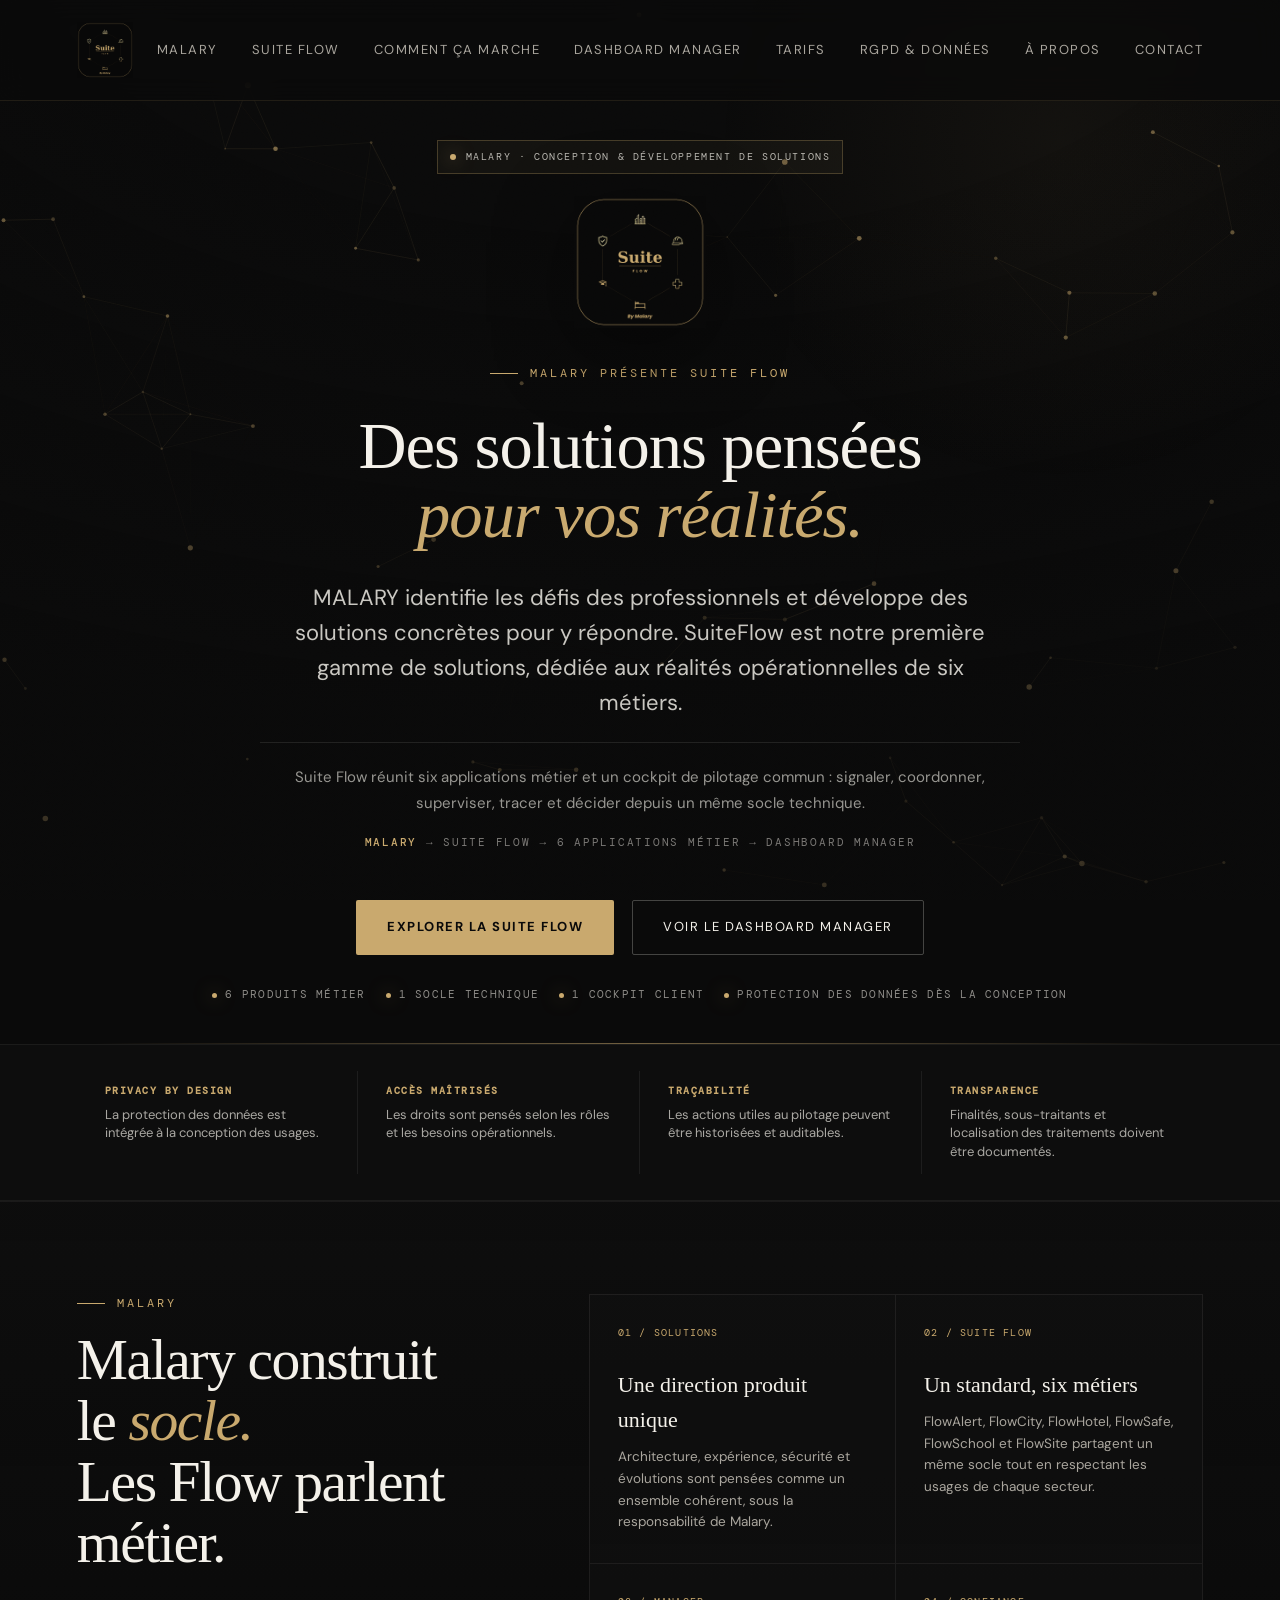
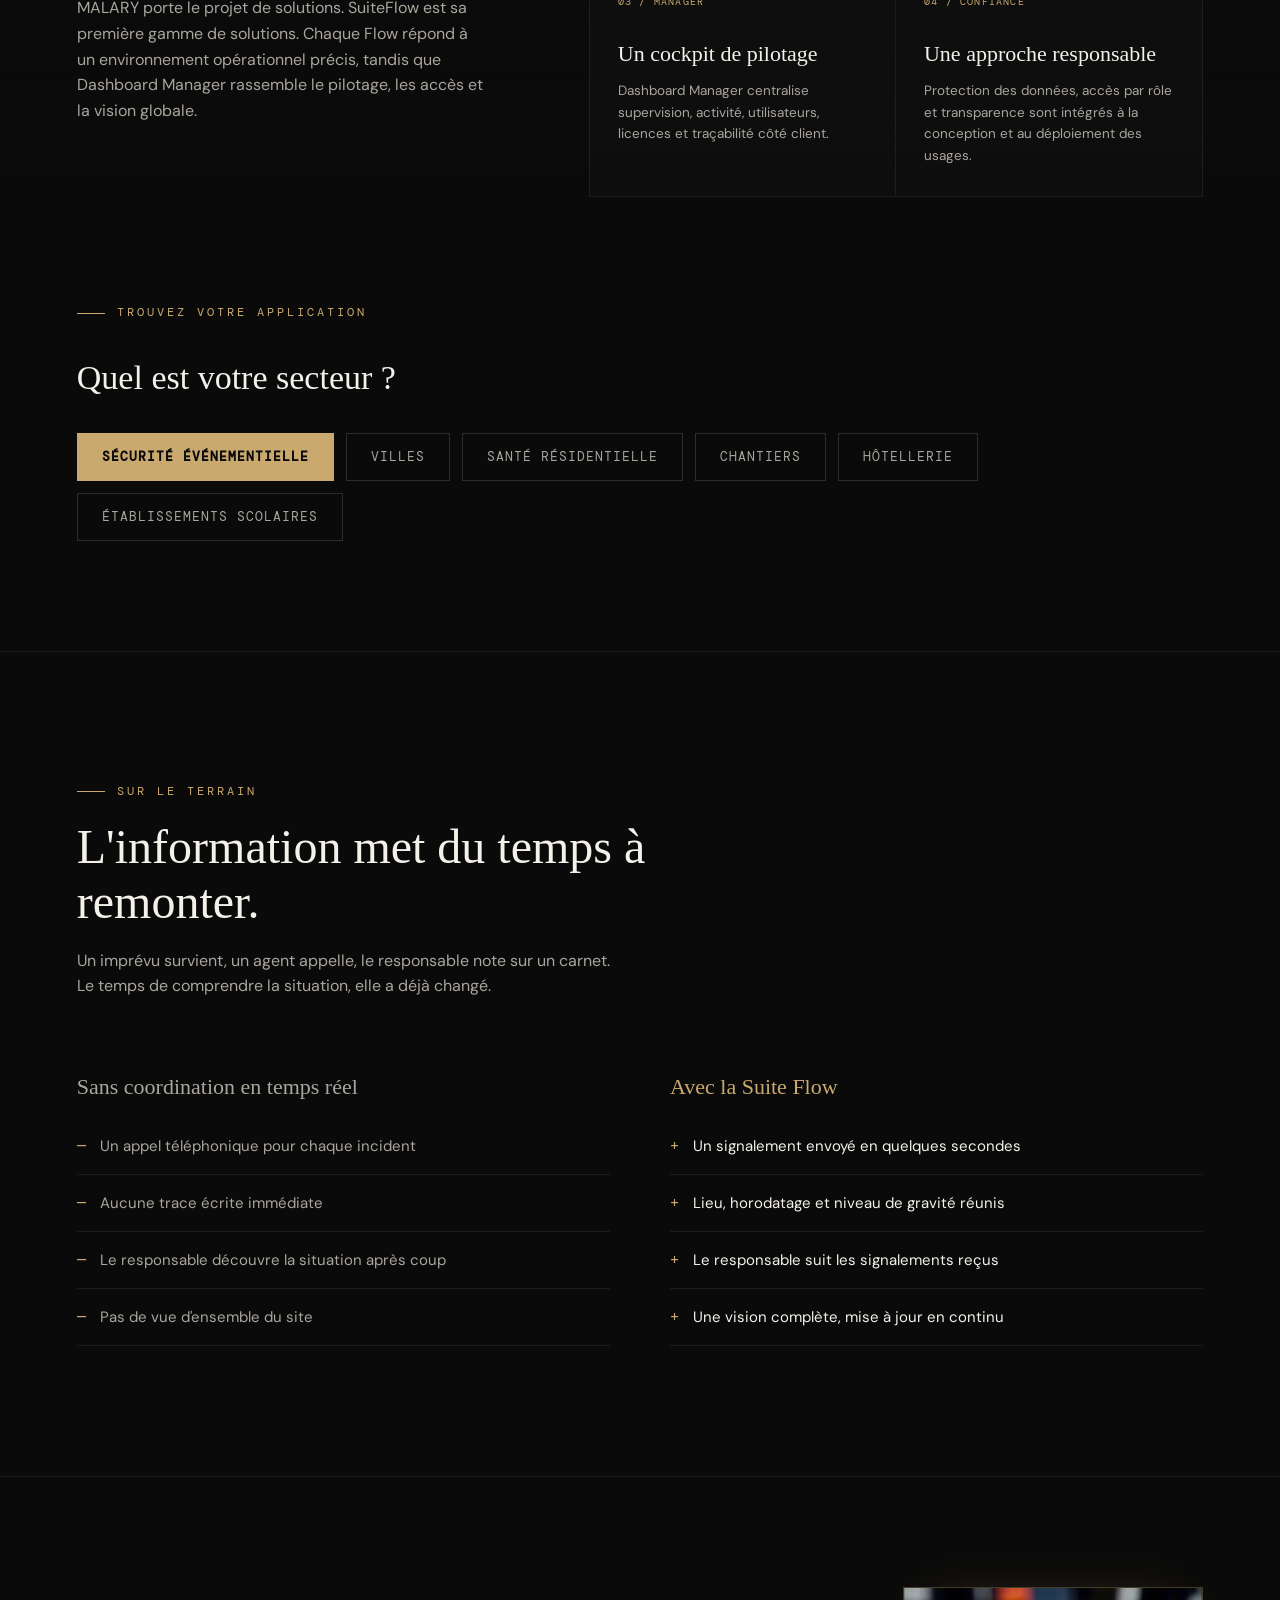
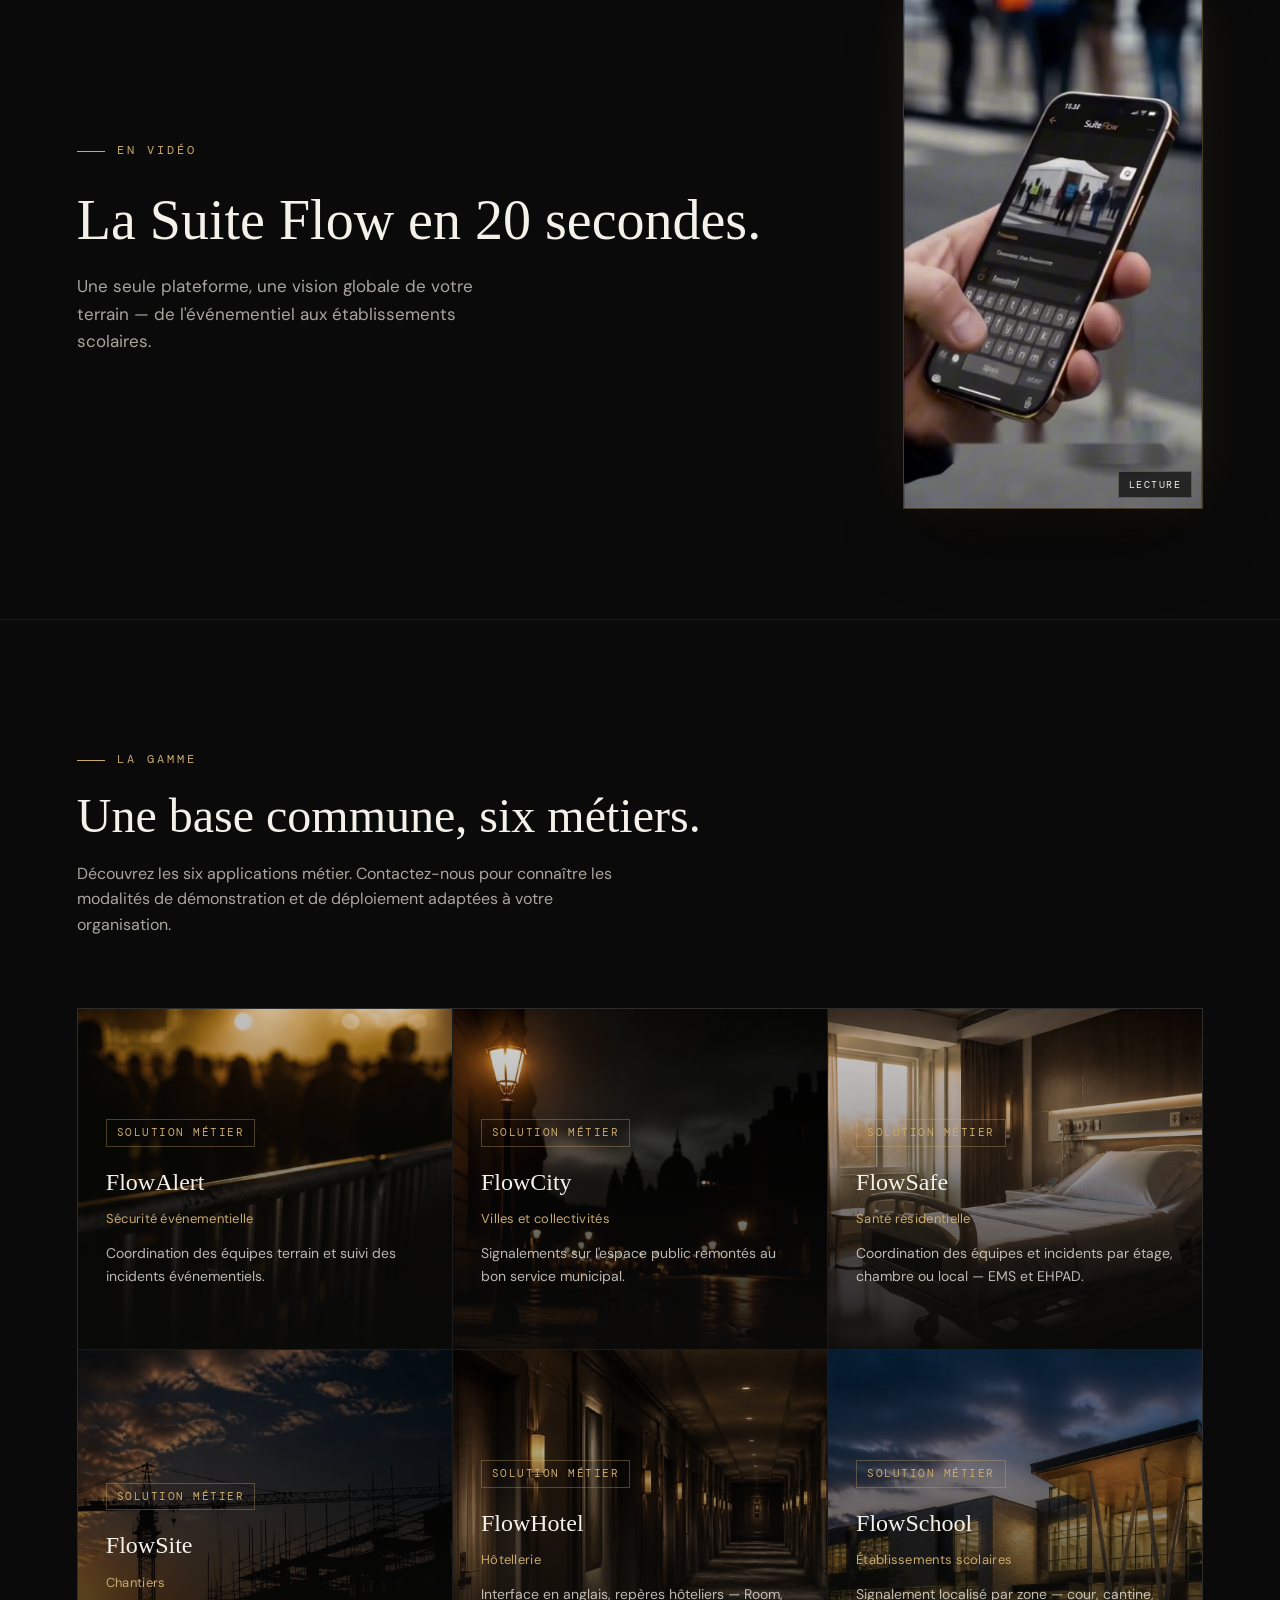
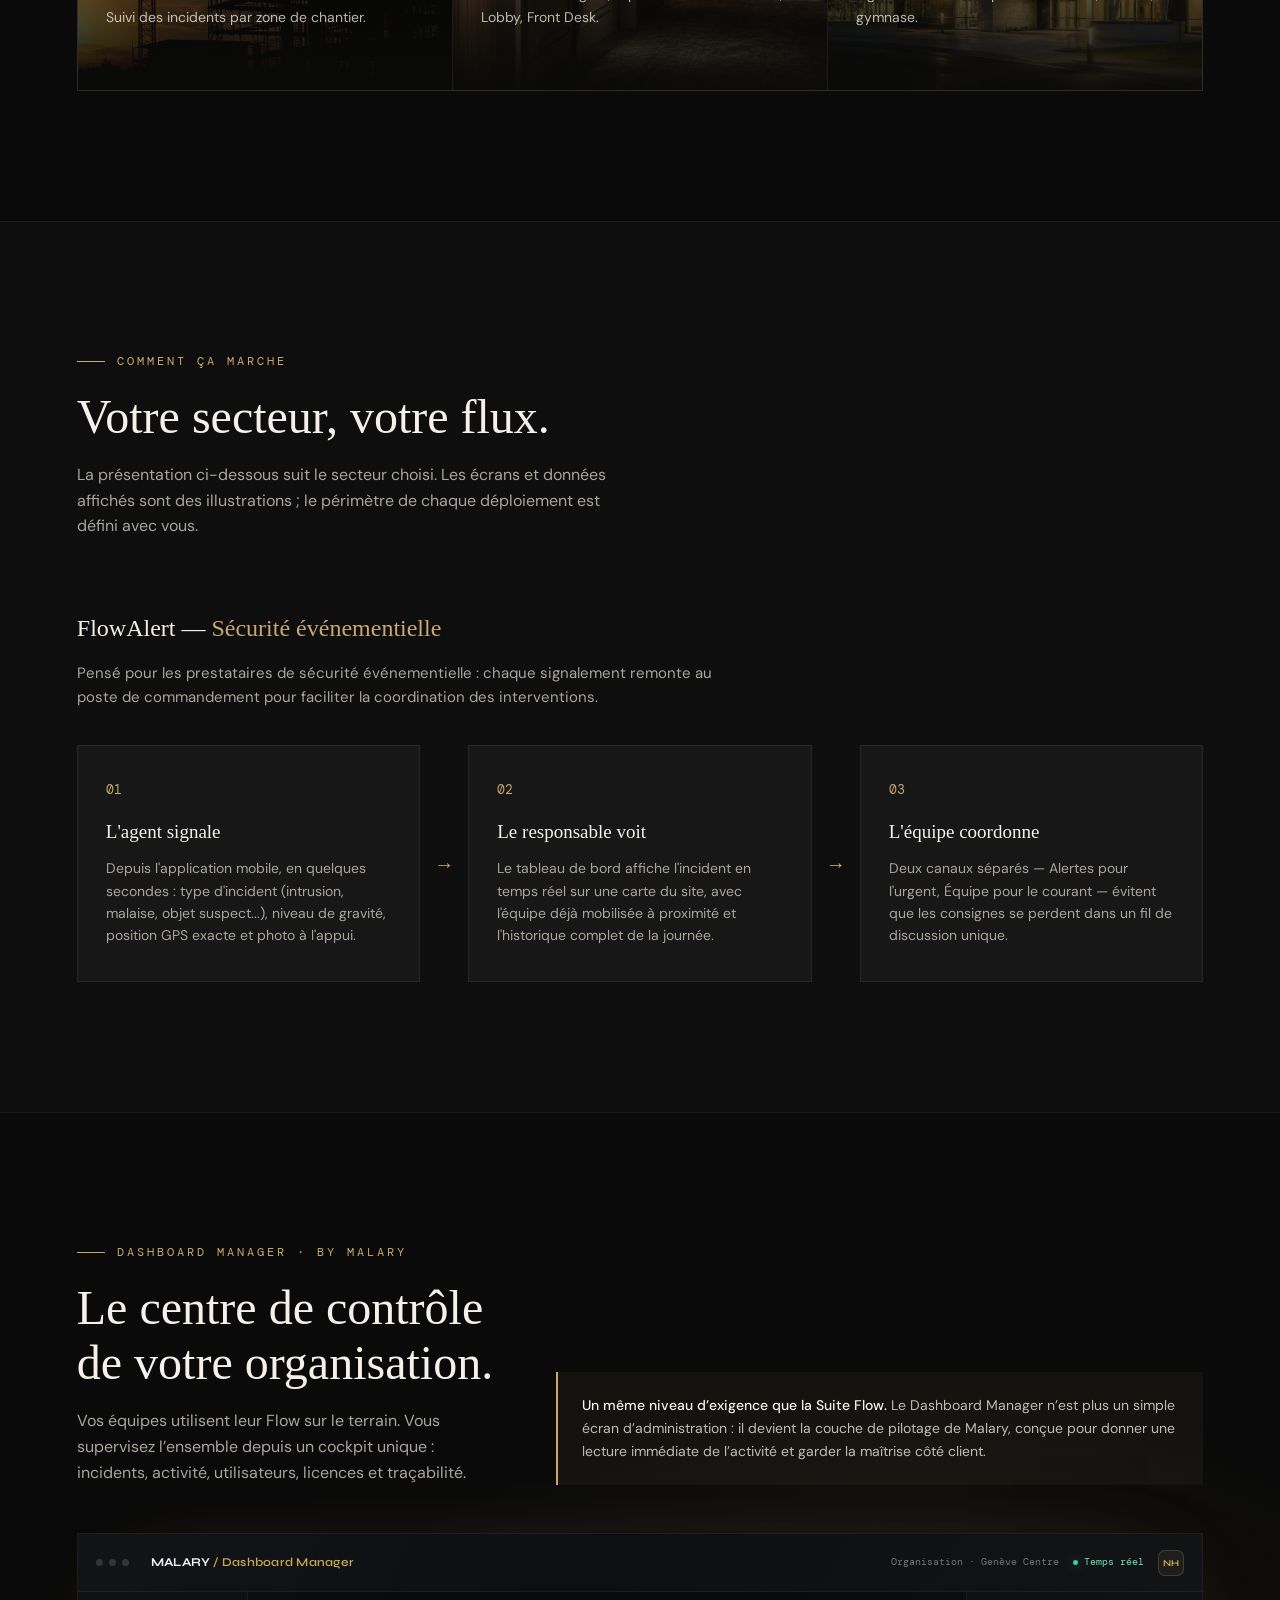
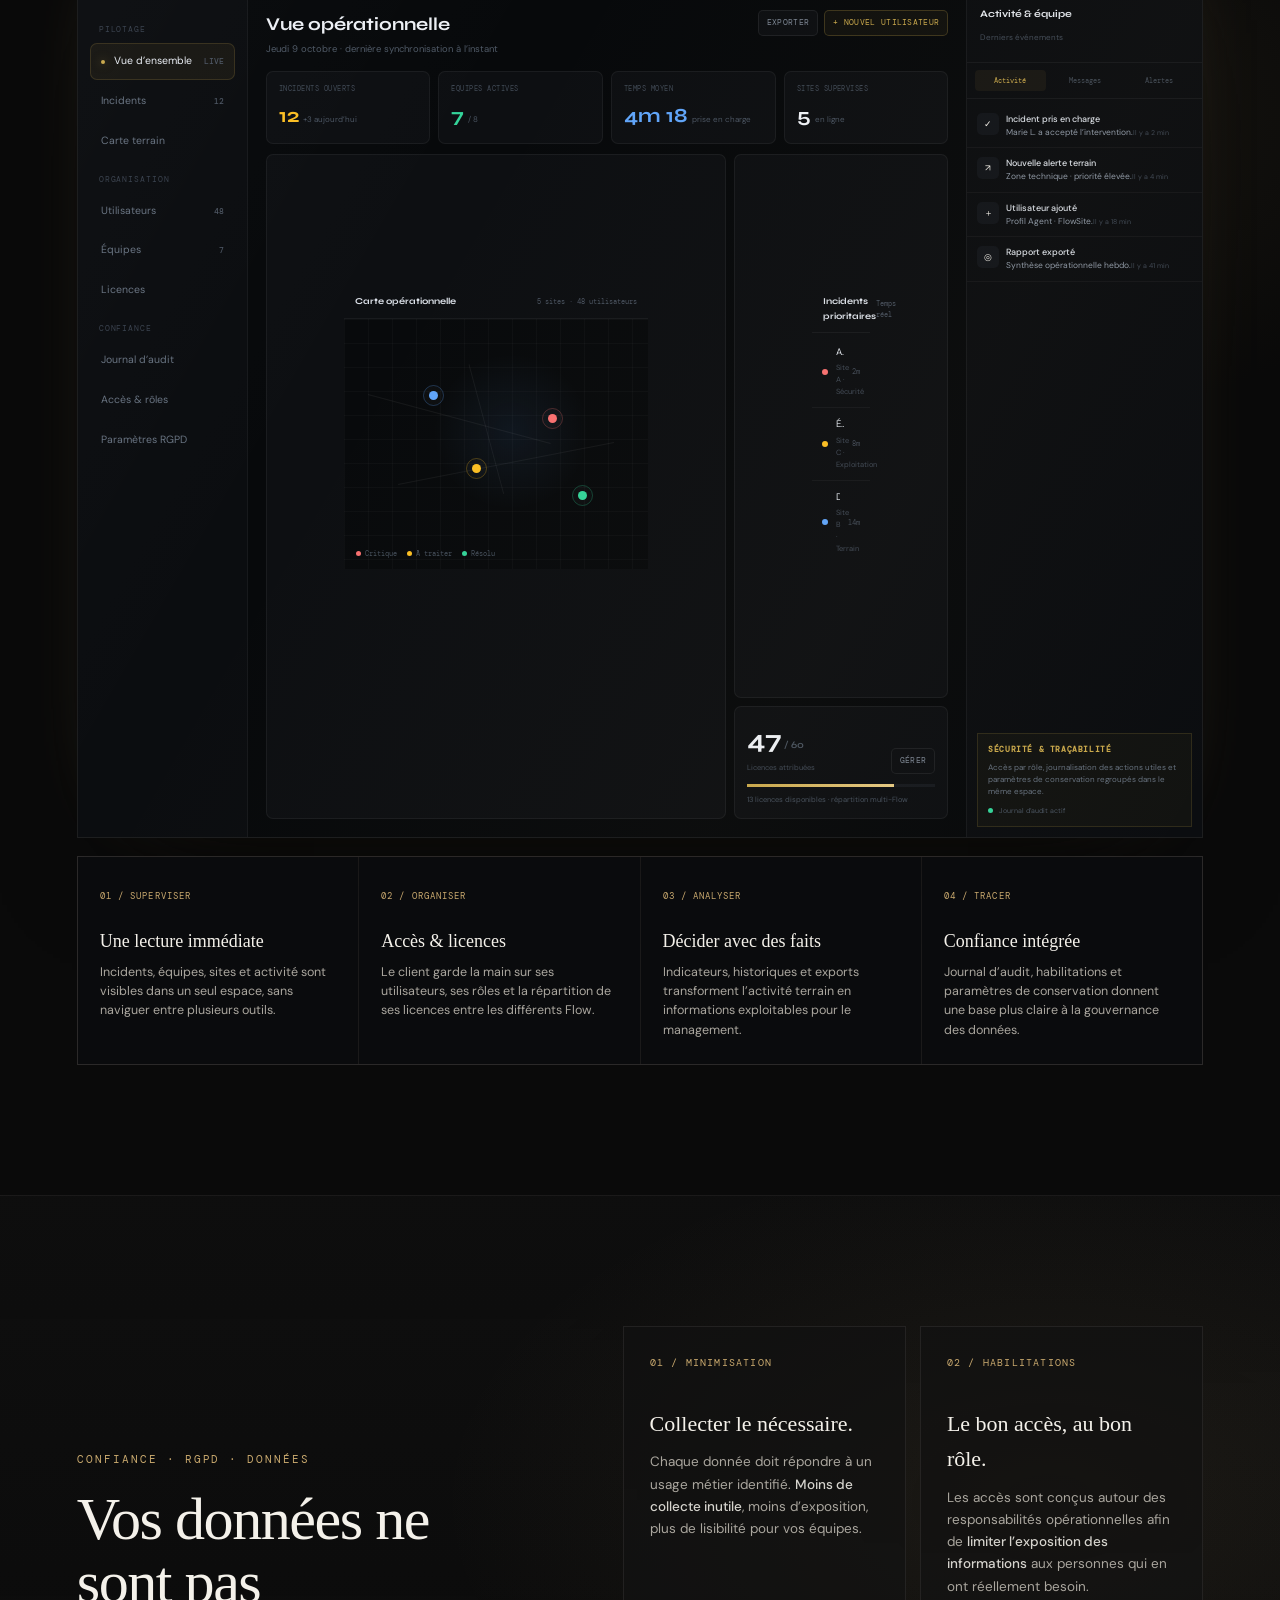
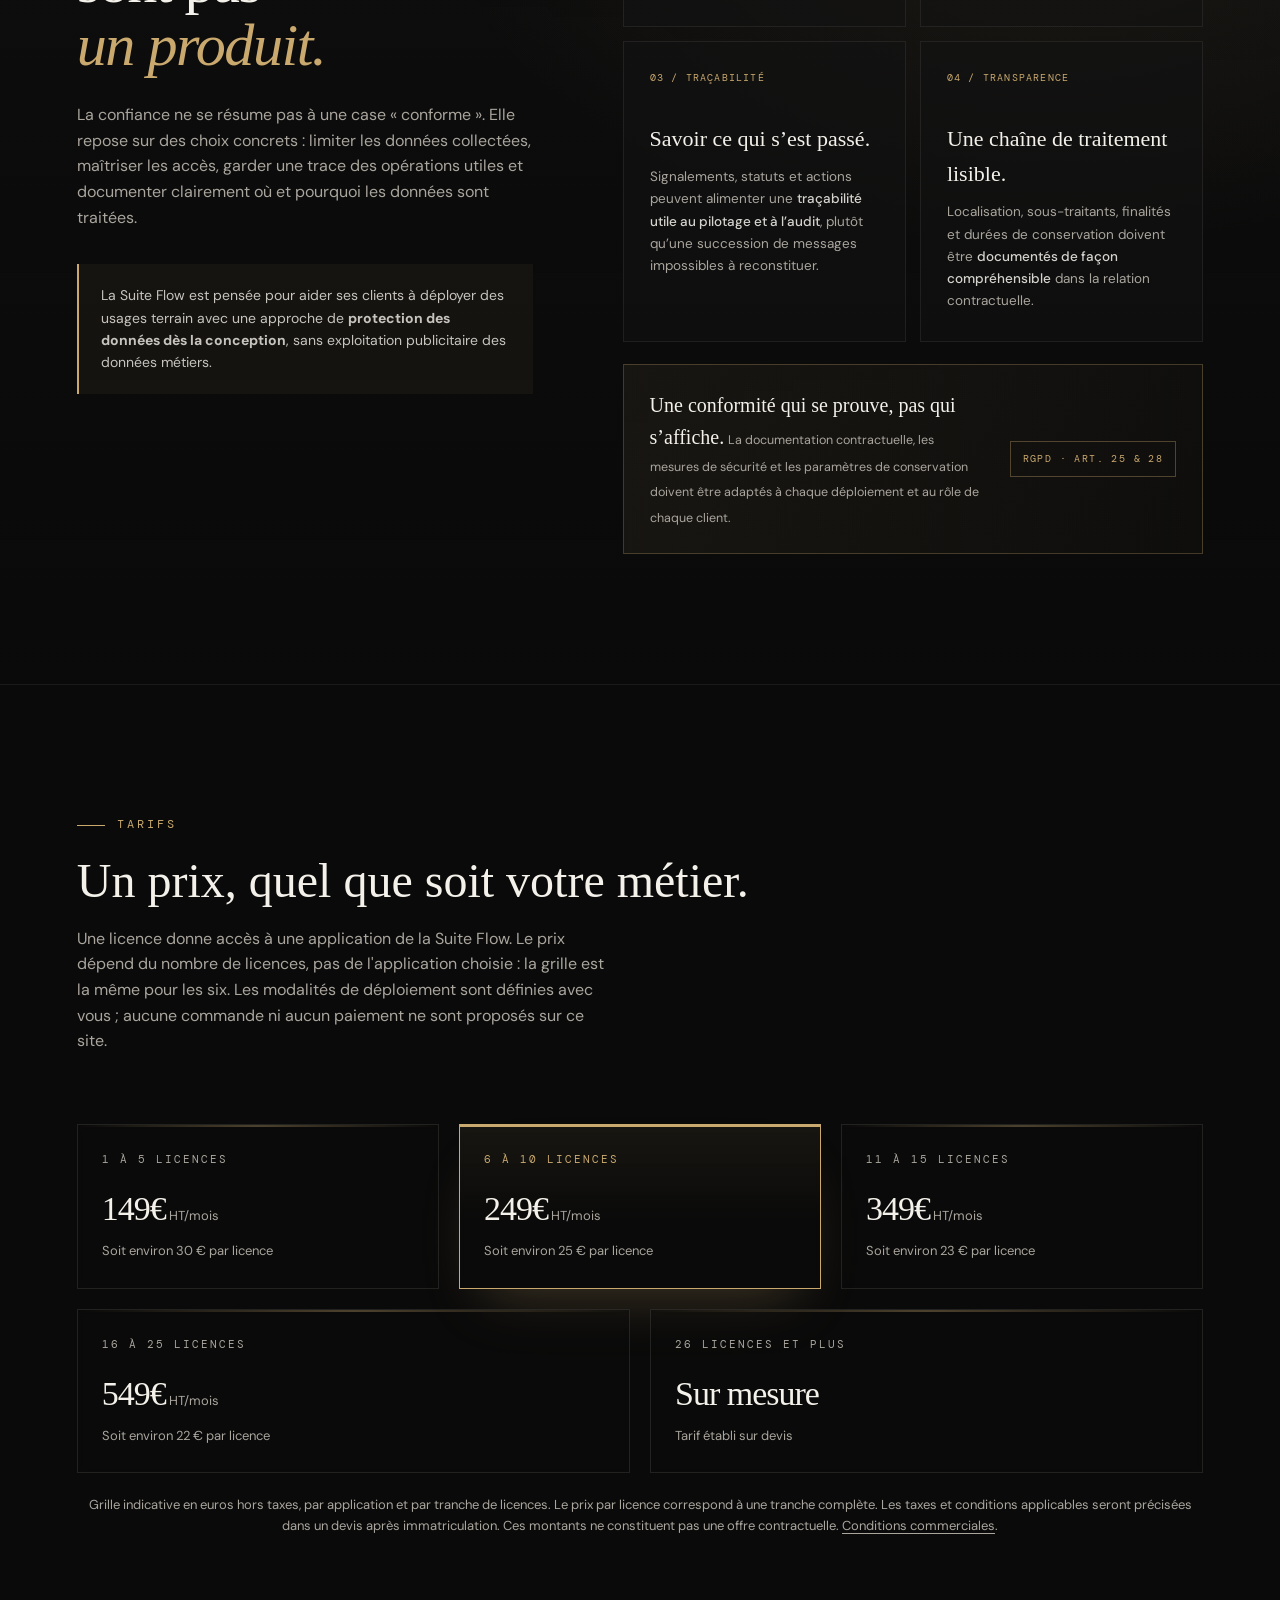
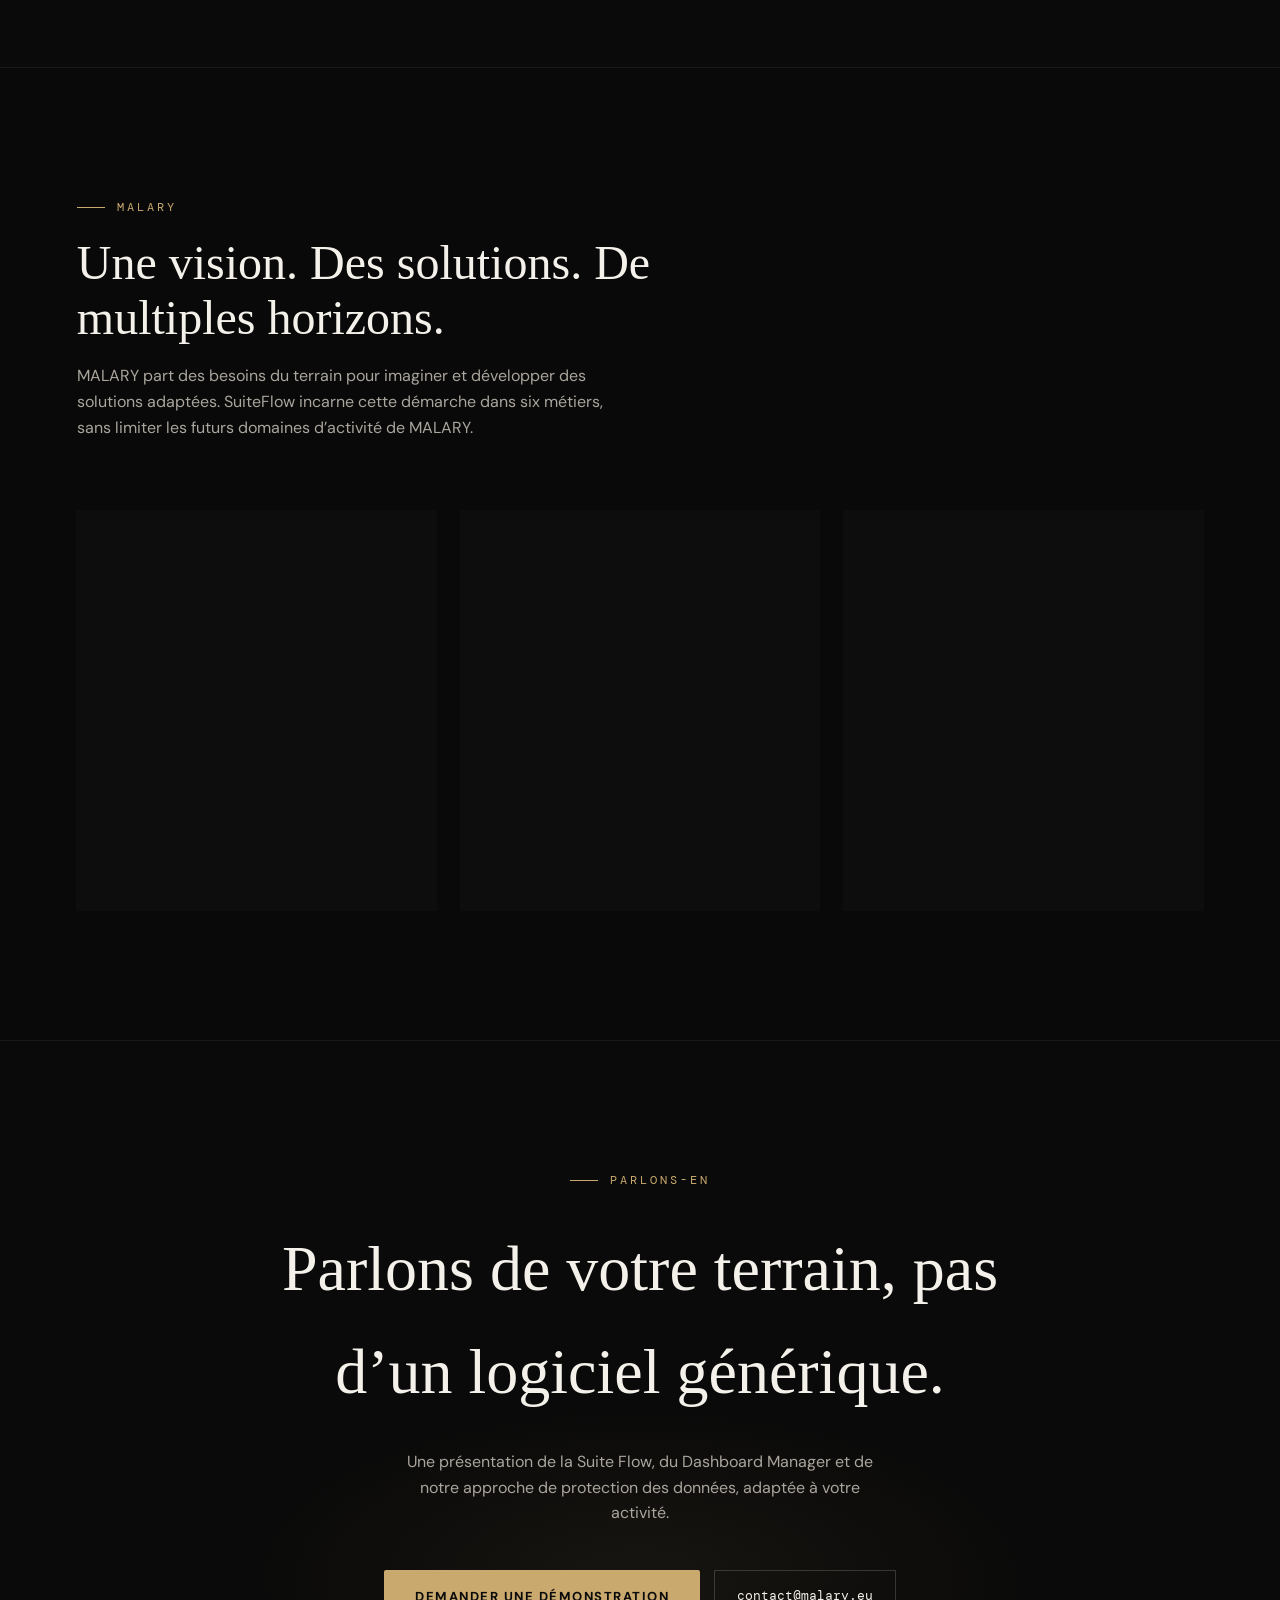
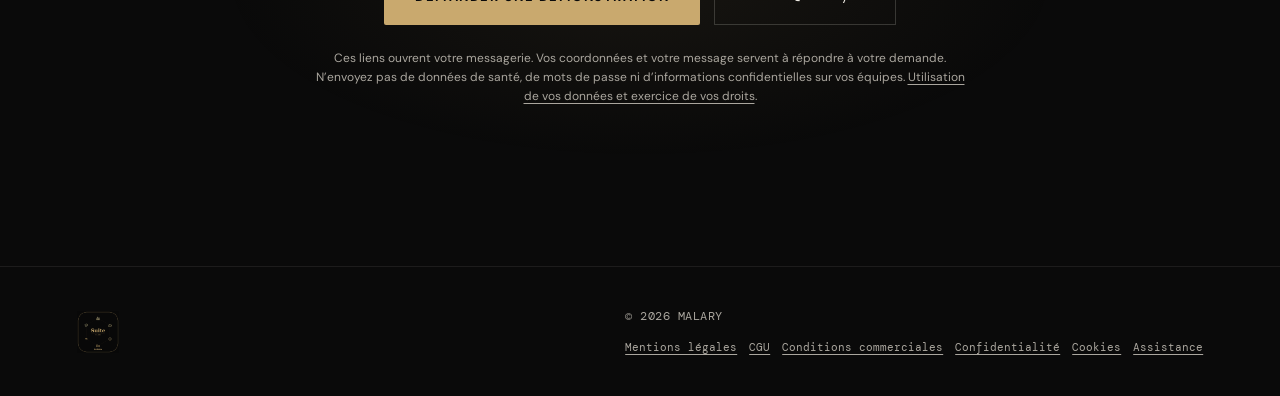
==== index.html @ c3e79f3f "Prepare public website legal documents, privacy and responsive fixes" ====
<!DOCTYPE html>
<html lang="fr">
<head>
<meta charset="UTF-8">
<meta name="viewport" content="width=device-width, initial-scale=1.0">
<title>Malary — Conception et développement de solutions</title>
<link rel="canonical" href="https://malary.eu/">
<meta name="theme-color" content="#0A0A0A">
<meta property="og:type" content="website">
<meta property="og:locale" content="fr_FR">
<meta property="og:title" content="MALARY — Des solutions pensées pour vos réalités">
<meta property="og:description" content="Découvrez Suite Flow : six applications métier pour signaler, coordonner et piloter votre activité terrain.">
<meta property="og:url" content="https://malary.eu/">
<meta property="og:image" content="https://malary.eu/assets/image-01.png">
<meta name="referrer" content="strict-origin-when-cross-origin">
<meta name="description" content="MALARY identifie les défis des professionnels et développe des solutions concrètes pour y répondre. SuiteFlow est notre première gamme de solutions, dédiée aux réalités opérationnelles de six métiers.">
<link rel="stylesheet" href="assets/fonts/fonts.css">
<style>
  :root{
    --noir-0:#0A0A0A; --noir-1:#121212; --noir-2:#1A1A1A; --noir-3:#242424;
    --or:#C9A96E; --or-soft:rgba(201,169,110,0.35);
    --blanc:#F4F1EA; --gris:#8C8880;
    --serif:Georgia,'Times New Roman',serif;
    --sans:'DM Sans',-apple-system,BlinkMacSystemFont,sans-serif;
    --mono:'DM Mono',monospace;
  }
  *{margin:0;padding:0;box-sizing:border-box;}
  html{scroll-behavior:smooth;}
  html,body{background:var(--noir-0);}
  body{color:var(--blanc);font-family:var(--sans);line-height:1.6;-webkit-font-smoothing:antialiased;overflow-x:hidden;position:relative;}
  a{color:inherit;text-decoration:none;}
  ::selection{background:var(--or);color:var(--noir-0);}

  #bg-network{position:fixed;inset:0;z-index:1;pointer-events:none;display:block;}
  .grain-overlay{position:fixed;inset:0;z-index:50;pointer-events:none;opacity:.05;mix-blend-mode:overlay;background-image:url("data:image/svg+xml,%3Csvg xmlns='http://www.w3.org/2000/svg' width='140' height='140'%3E%3Cfilter id='n'%3E%3CfeTurbulence type='fractalNoise' baseFrequency='0.9' numOctaves='2' stitchTiles='stitch'/%3E%3C/filter%3E%3Crect width='100%25' height='100%25' filter='url(%23n)'/%3E%3C/svg%3E");}
  .vignette{position:fixed;inset:0;z-index:2;pointer-events:none;background:radial-gradient(120% 90% at 50% -10%, transparent 40%, rgba(10,10,10,0.55) 100%);}
  header,main,footer{position:relative;z-index:3;}

  .logo{display:inline-flex;align-items:center;}
  .logo img{display:block;height:56px;width:auto;}
  footer .logo img{height:42px;}

  header{position:fixed;top:0;left:0;right:0;z-index:100;display:flex;align-items:center;justify-content:space-between;padding:22px 6vw;background:rgba(10,10,10,0.72);backdrop-filter:blur(14px);-webkit-backdrop-filter:blur(14px);border-bottom:1px solid rgba(201,169,110,0.12);}
  nav{display:flex;gap:34px;}
  nav a{font-size:13px;letter-spacing:1.5px;text-transform:uppercase;color:var(--gris);transition:color .25s ease;}
  nav a{white-space:nowrap;}
  nav a:hover{color:var(--or);}
  @media (max-width:1100px){nav{gap:20px;}nav a{font-size:11.5px;letter-spacing:1px;}}
  @media (max-width:760px){nav{display:none;}}

  .hero{min-height:92svh;display:flex;flex-direction:column;align-items:center;justify-content:center;padding:140px 6vw 40px;position:relative;text-align:center;overflow-x:clip;}
  .hero::before{content:"";position:absolute;top:-20%;right:-10%;width:60vw;height:60vw;max-width:700px;max-height:700px;background:radial-gradient(circle, var(--or-soft) 0%, transparent 70%);opacity:0.14;pointer-events:none;}
  .hero-logo{width:132px;height:auto;margin-bottom:36px;filter:drop-shadow(0 20px 40px rgba(0,0,0,0.45));}
  .eyebrow{font-family:var(--mono);font-size:12px;letter-spacing:3px;text-transform:uppercase;color:var(--or);margin-bottom:28px;display:flex;align-items:center;gap:12px;}
  .eyebrow::before{content:"";width:28px;height:1px;background:var(--or);}
  h1{font-family:var(--serif);font-weight:400;font-size:clamp(32px,5.2vw,72px);line-height:1.04;letter-spacing:-1px;max-width:960px;white-space:nowrap;color:var(--blanc);}
  @media (max-width:640px){h1{white-space:normal;}}
  h1 em{font-style:italic;color:var(--or);}
  .hero-sub{margin-top:30px;max-width:600px;font-size:18px;color:var(--gris);font-weight:400;}
  .hero-value{margin-top:22px;max-width:600px;font-size:15px;color:var(--gris);line-height:1.7;border-top:1px solid rgba(244,241,234,0.1);padding-top:22px;}
  .hero-cta{margin-top:48px;display:flex;gap:18px;flex-wrap:wrap;}
  .btn{display:inline-flex;align-items:center;gap:10px;padding:16px 30px;font-size:13px;letter-spacing:1.5px;text-transform:uppercase;border-radius:2px;transition:all .3s ease;cursor:pointer;border:1px solid transparent;}
  .btn-primary{background:var(--or);color:var(--noir-0);font-weight:700;}
  .btn-primary:hover{background:#dcc090;transform:translateY(-2px);box-shadow:0 14px 30px -10px rgba(201,169,110,0.5);}
  .btn-ghost{border-color:rgba(244,241,234,0.25);color:var(--blanc);}
  .btn-ghost:hover{border-color:var(--or);color:var(--or);}

  .selector-section{padding:0 6vw 110px;border-top:none;}
  .sector-pills{display:flex;gap:12px;flex-wrap:wrap;}
  .sector-pills button{font-family:var(--mono);font-size:12.5px;letter-spacing:1px;text-transform:uppercase;color:var(--gris);background:rgba(10,10,10,0.4);border:1px solid rgba(244,241,234,0.15);padding:15px 24px;cursor:pointer;transition:all .25s ease;}
  .sector-pills button:hover{border-color:var(--or-soft);color:var(--blanc);}
  .sector-pills button.active{background:var(--or);color:var(--noir-0);border-color:var(--or);font-weight:700;}

  section{padding:130px 6vw;position:relative;border-top:1px solid rgba(244,241,234,0.07);}
  .section-head{max-width:680px;margin-bottom:70px;}
  .section-head .eyebrow{margin-bottom:18px;}
  .section-head h2{font-family:var(--serif);font-weight:400;font-size:clamp(30px,4.2vw,48px);line-height:1.15;}
  .section-head p{margin-top:18px;color:var(--gris);font-size:16px;max-width:540px;}
  .reveal{opacity:1;transform:none;transition:opacity .8s ease, transform .8s ease;}
  .reveal.is-visible{opacity:1;transform:translateY(0);}

  .probleme-grid{display:grid;grid-template-columns:1fr 1fr;gap:60px;align-items:start;}
  @media (max-width:860px){.probleme-grid{grid-template-columns:1fr;}}
  .probleme-col h3{font-family:var(--serif);font-size:22px;font-weight:400;margin-bottom:14px;}
  .probleme-col.avant h3{color:var(--gris);}
  .probleme-col.apres h3{color:var(--or);}
  .probleme-col ul{list-style:none;}
  .probleme-col li{padding:16px 0;border-bottom:1px solid rgba(244,241,234,0.08);font-size:15px;color:var(--gris);display:flex;gap:14px;}
  .probleme-col.apres li{color:var(--blanc);}
  .probleme-col li .marker{font-family:var(--mono);color:var(--or);flex-shrink:0;}

  .flow-grid{display:grid;grid-template-columns:repeat(3,1fr);gap:1px;background:rgba(244,241,234,0.08);border:1px solid rgba(244,241,234,0.08);}
  @media (max-width:900px){.flow-grid{grid-template-columns:repeat(2,1fr);}}
  @media (max-width:560px){.flow-grid{grid-template-columns:1fr;}}
  .flow-card{position:relative;min-height:340px;overflow:hidden;transition:box-shadow .3s ease, transform .15s ease;cursor:pointer;}
  .flow-card:active{transform:scale(0.97);}
  .flow-card .photo{position:absolute;inset:0;width:100%;height:100%;object-fit:cover;filter:saturate(0.85) brightness(0.92);transition:transform .5s ease;}
  .flow-card:hover .photo{transform:scale(1.04);}
  .flow-card .scrim{position:absolute;inset:0;background:linear-gradient(180deg, rgba(10,10,9,0.05) 0%, rgba(10,10,9,0.35) 45%, rgba(10,10,9,0.96) 100%);}
  .flow-card .content{position:relative;z-index:1;min-height:340px;display:flex;flex-direction:column;justify-content:flex-end;padding:30px 28px;}
  .flow-card .prompt{display:block;margin-top:14px;font-family:var(--mono);font-size:11px;letter-spacing:1px;color:var(--or);opacity:0;transform:translateX(-4px);transition:all .25s ease;}
  .flow-card:hover .prompt{opacity:1;transform:translateX(0);}
  .flow-card:hover{box-shadow:inset 0 0 0 1px var(--or-soft);}
  .flow-card.highlight{box-shadow:inset 0 0 0 1px var(--or);}
  .flow-card .tag{font-family:var(--mono);font-size:11px;letter-spacing:1.5px;text-transform:uppercase;padding:4px 10px;border:1px solid var(--or-soft);color:var(--or);display:inline-block;margin-bottom:16px;width:fit-content;}
  .flow-card h3{font-family:var(--serif);font-size:24px;font-weight:400;margin-bottom:8px;color:var(--blanc);}
  .flow-card .secteur{font-size:13px;color:var(--or);margin-bottom:12px;letter-spacing:0.3px;}
  .flow-card p{font-size:14px;color:rgba(244,241,234,0.75);}

  .alert-section{background:rgba(18,18,18,0.6);}
  .current-app{font-family:var(--serif);font-size:24px;color:var(--blanc);margin-bottom:14px;}
  .current-app span{color:var(--or);}
  .flow-intro{font-size:15px;color:var(--gris);max-width:640px;margin-bottom:36px;line-height:1.6;}
  .alert-flow{display:flex;align-items:center;gap:0;flex-wrap:wrap;}
  .alert-step{flex:1;min-width:220px;padding:34px 28px;background:rgba(26,26,26,0.75);border:1px solid rgba(244,241,234,0.08);}
  .alert-step .num{font-family:var(--mono);color:var(--or);font-size:13px;margin-bottom:16px;display:block;}
  .alert-step h4{font-family:var(--serif);font-size:19px;font-weight:400;margin-bottom:10px;}
  .alert-step p{font-size:14px;color:var(--gris);}
  .alert-arrow{font-family:var(--mono);color:var(--or);font-size:20px;padding:0 18px;}
  @media (max-width:760px){.alert-arrow{transform:rotate(90deg);padding:10px 0;}.alert-flow{flex-direction:column;}.alert-step{width:100%;}}

  .pricing-grid{display:grid;grid-template-columns:repeat(6,1fr);gap:20px;}
  .pricing-grid .price-card{grid-column:span 2;}
  .pricing-grid .price-card:nth-child(n+4){grid-column:span 3;}
  .pricing-note{margin-top:22px;font-size:13px;color:var(--gris);text-align:center;}
  @media (max-width:1000px){.pricing-grid{grid-template-columns:repeat(2,1fr);}.pricing-grid .price-card,.pricing-grid .price-card:nth-child(n+4){grid-column:span 1;}.pricing-grid .price-card:last-child{grid-column:span 2;}}
  @media (max-width:560px){.pricing-grid{grid-template-columns:1fr;}.pricing-grid .price-card:last-child{grid-column:span 1;}}
  .price-card{position:relative;overflow:hidden;border:1px solid rgba(244,241,234,0.1);background:rgba(10,10,10,0.4);backdrop-filter:blur(3px);padding:26px 24px;transition:border-color .3s ease, transform .3s ease, box-shadow .3s ease;}
  .price-card::before{content:"";position:absolute;top:0;left:0;right:0;height:2px;background:linear-gradient(90deg, transparent, var(--or-soft), transparent);}
  .price-card:hover{border-color:var(--or-soft);transform:translateY(-4px);box-shadow:0 24px 50px -28px rgba(201,169,110,0.28);}
  .price-card.feature{border-color:var(--or);background:linear-gradient(180deg, rgba(201,169,110,0.08), rgba(10,10,10,0.4) 60%);box-shadow:0 30px 60px -26px rgba(201,169,110,0.3);}
  .price-card.feature::before{background:var(--or);}
  .price-card.feature:hover{box-shadow:0 36px 70px -24px rgba(201,169,110,0.45);}
  .price-card .plan{font-family:var(--mono);font-size:11px;letter-spacing:2px;text-transform:uppercase;color:var(--gris);margin-bottom:14px;}
  .price-card.feature .plan{color:var(--or);}
  .price-card .amount{font-family:var(--serif);font-size:34px;letter-spacing:-1px;color:var(--blanc);margin-bottom:4px;}
  .price-card .amount span{font-size:13px;color:var(--gris);font-family:var(--sans);letter-spacing:0;}
  .price-card .detail{font-size:13px;color:var(--gris);}

  .contact-section{text-align:center;padding-bottom:160px;}
  .contact-section h2{font-family:var(--serif);font-weight:400;font-size:clamp(34px,5.5vw,64px);max-width:760px;margin:0 auto 26px;}
  .contact-section p{color:var(--gris);max-width:480px;margin:0 auto 44px;font-size:16px;}
  .contact-email{font-family:var(--serif);font-size:clamp(20px,3vw,28px);color:var(--or);border-bottom:1px solid var(--or-soft);padding-bottom:6px;display:inline-block;transition:opacity .25s ease;}
  .contact-email:hover{opacity:0.7;}

  footer{padding:40px 6vw;display:flex;align-items:center;justify-content:space-between;border-top:1px solid rgba(244,241,234,0.08);flex-wrap:wrap;gap:16px;}
  footer .meta{font-family:var(--mono);font-size:12px;color:var(--gris);letter-spacing:0.5px;}

  .about-grid{display:grid;grid-template-columns:repeat(3,1fr);gap:24px;}
  @media (max-width:900px){.about-grid{grid-template-columns:1fr;}}
  .about-card{background:rgba(18,18,18,0.6);backdrop-filter:blur(3px);border:1px solid rgba(244,241,234,0.08);padding:42px 34px;transition:all .35s ease;}
  .about-card:hover{border-color:var(--or-soft);transform:translateY(-6px);box-shadow:0 30px 55px -28px rgba(201,169,110,0.28);}
  .about-number{display:block;font-family:var(--mono);font-size:12px;color:var(--or);letter-spacing:2px;margin-bottom:22px;}
  .about-card h3{font-family:var(--serif);font-weight:400;font-size:28px;margin-bottom:20px;}
  .about-card p{color:var(--gris);font-size:15px;margin-bottom:16px;}
  .about-card strong{color:var(--or);}
  #about{background:rgba(10,10,10,0.3);}

  .dm-layout{display:grid;grid-template-columns:1fr;gap:56px;align-items:start;}
  .dm-shot-scroll{overflow-x:auto;-webkit-overflow-scrolling:touch;}
  .dm-shot{display:block;width:100%;height:auto;}
  @media (max-width:760px){.dm-shot{min-width:820px;}}

  .teaser-section{padding:110px 6vw;}
  .teaser-wrap{display:grid;grid-template-columns:1fr auto;gap:clamp(40px,8vw,120px);align-items:center;}
  .teaser-text h2{font-family:var(--serif);font-weight:400;font-size:clamp(34px,4.6vw,56px);line-height:1.12;margin-bottom:22px;}
  .teaser-text p{color:var(--gris);font-size:17px;max-width:440px;}
  .teaser-frame{position:relative;width:min(300px,72vw);aspect-ratio:720/1254;border:1px solid rgba(201,169,110,0.35);background:#000;box-shadow:0 40px 80px -30px rgba(0,0,0,.7),0 0 60px -20px rgba(201,169,110,.25);overflow:hidden;justify-self:center;}
  .teaser-frame video{width:100%;height:100%;object-fit:cover;display:block;}
  .teaser-toggle{position:absolute;right:10px;bottom:10px;z-index:2;font-family:var(--mono);font-size:10px;letter-spacing:1.5px;text-transform:uppercase;color:var(--blanc);background:rgba(10,10,10,.72);border:1px solid rgba(244,241,234,.25);padding:6px 10px;cursor:pointer;backdrop-filter:blur(3px);transition:border-color .25s,color .25s;}
  .teaser-toggle:hover,.teaser-toggle:focus-visible{border-color:var(--or);color:var(--or);outline:none;}
  @media (max-width:820px){.teaser-wrap{grid-template-columns:1fr;text-align:center;}.teaser-text p{margin:0 auto;}}
  .dm-mock{border:1px solid rgba(244,241,234,0.1);background:#0d0f12;box-shadow:0 40px 80px -30px rgba(0,0,0,0.6);overflow:hidden;font-family:'DM Sans',sans-serif;}
  .dm-mock-bar{display:flex;align-items:center;gap:8px;padding:11px 16px;background:#141619;border-bottom:1px solid rgba(255,255,255,0.06);}
  .dm-dot{width:9px;height:9px;border-radius:50%;background:rgba(255,255,255,0.14);}
  .dm-mock-url{margin-left:14px;font-family:var(--mono);font-size:11px;color:#8892a4;letter-spacing:.5px;}
  .dm-mock-body{display:grid;grid-template-columns:126px minmax(0,1fr) 148px;min-height:400px;}
  @media (max-width:760px){.dm-mock-body{grid-template-columns:1fr;min-height:auto;}}
  .dm-sidebar{background:#0d0f12;border-right:1px solid rgba(255,255,255,0.06);padding:16px 10px;}
  .dm-brand{font-family:'Syne',sans-serif;color:#e8eaf0;font-size:12px;font-weight:700;margin-bottom:16px;padding:0 4px;}
  .dm-brand span{color:#C9A84C;}
  .dm-nav-item{display:flex;align-items:center;gap:7px;font-size:10.5px;color:#8892a4;padding:7px 8px;margin-bottom:2px;border-radius:5px;}
  .dm-nav-item.active{color:#C9A84C;background:rgba(201,168,76,0.08);border:1px solid rgba(201,168,76,0.2);}
  .dm-nav-badge{margin-left:auto;background:#f87171;color:#fff;font-size:8px;font-weight:700;padding:1px 5px;border-radius:99px;}
  .dm-main{padding:18px 16px;background:#07080a;}
  .dm-metrics{display:grid;grid-template-columns:repeat(4,1fr);gap:8px;margin-bottom:12px;}
  .dm-metric{background:#0d0f12;border:1px solid rgba(255,255,255,0.06);border-radius:7px;padding:9px 10px;}
  .dm-metric-label{font-family:var(--mono);font-size:8px;text-transform:uppercase;letter-spacing:.06em;color:#454d5c;margin-bottom:5px;}
  .dm-metric-val{font-family:'Syne',sans-serif;font-size:18px;font-weight:700;}
  .dm-metric.green .dm-metric-val{color:#34d399;} .dm-metric.red .dm-metric-val{color:#f87171;}
  .dm-metric.blue .dm-metric-val{color:#60a5fa;} .dm-metric.amber .dm-metric-val{color:#fbbf24;}
  .dm-card{background:#0d0f12;border:1px solid rgba(255,255,255,0.06);border-radius:7px;overflow:hidden;}
  .dm-card-hd{padding:8px 10px;border-bottom:1px solid rgba(255,255,255,0.06);font-family:'Syne',sans-serif;font-size:10px;font-weight:700;color:#e8eaf0;}
  .dm-cards{display:grid;grid-template-columns:1fr 108px;gap:8px;}
  @media (max-width:760px){.dm-cards{grid-template-columns:1fr;}}
  .dm-map{position:relative;height:110px;background:
      linear-gradient(rgba(255,255,255,0.04) 1px, transparent 1px) 0 0/22px 22px,
      linear-gradient(90deg, rgba(255,255,255,0.04) 1px, transparent 1px) 0 0/22px 22px,
      #07080a;}
  .dm-pin{position:absolute;width:9px;height:9px;border-radius:50%;box-shadow:0 0 0 3px rgba(255,255,255,0.04);}
  .dm-pin::after{content:"";position:absolute;inset:0;border-radius:50%;animation:dm-pulse 1.8s ease-out infinite;}
  .dm-pin.blue{background:#60a5fa;} .dm-pin.blue::after{background:#60a5fa;}
  .dm-pin.amber{background:#fbbf24;} .dm-pin.amber::after{background:#fbbf24;}
  .dm-pin.red{background:#f87171;} .dm-pin.red::after{background:#f87171;}
  @keyframes dm-pulse{0%{opacity:.6;transform:scale(1);}100%{opacity:0;transform:scale(2.4);}}
  .dm-legend{display:flex;gap:9px;padding:6px 10px;border-top:1px solid rgba(255,255,255,0.06);}
  .dm-legend span{display:flex;align-items:center;gap:4px;font-size:7.5px;color:#454d5c;}
  .dm-legend i{width:5px;height:5px;border-radius:50%;display:inline-block;}
  .dm-incidents{padding:2px 0;}
  .dm-inc{display:flex;align-items:center;gap:7px;padding:6px 10px;border-bottom:1px solid rgba(255,255,255,0.05);}
  .dm-inc:last-child{border-bottom:none;}
  .dm-inc-ico{width:18px;height:18px;border-radius:4px;display:flex;align-items:center;justify-content:center;font-size:9px;flex-shrink:0;}
  .dm-inc-ico.red{background:rgba(248,113,113,.1);color:#f87171;} .dm-inc-ico.amber{background:rgba(251,191,36,.1);color:#fbbf24;} .dm-inc-ico.blue{background:rgba(96,165,250,.1);color:#60a5fa;}
  .dm-inc-txt{flex:1;min-width:0;}
  .dm-inc-title{font-size:10px;color:#e8eaf0;font-weight:500;}
  .dm-inc-meta{font-size:8.5px;color:#454d5c;}
  .dm-users{padding:2px 0;}
  .dm-user{display:flex;align-items:center;gap:6px;padding:6px 10px;border-bottom:1px solid rgba(255,255,255,0.05);}
  .dm-user:last-child{border-bottom:none;}
  .dm-user-av{width:18px;height:18px;border-radius:4px;background:rgba(201,168,76,0.1);border:1px solid rgba(201,168,76,0.2);color:#C9A84C;font-family:'Syne',sans-serif;font-size:7.5px;font-weight:700;display:flex;align-items:center;justify-content:center;flex-shrink:0;}
  .dm-user-name{font-size:9.5px;color:#e8eaf0;}
  .dm-user-zone{font-size:8px;color:#454d5c;}

  .dm-chat{background:#0d0f12;border-left:1px solid rgba(255,255,255,0.06);display:flex;flex-direction:column;}
  .dm-chat-hd{display:flex;align-items:center;justify-content:space-between;padding:9px 10px;border-bottom:1px solid rgba(255,255,255,0.06);font-family:'Syne',sans-serif;font-size:9.5px;font-weight:700;color:#e8eaf0;}
  .dm-live{display:flex;align-items:center;gap:4px;font-size:7.5px;padding:1px 6px;border-radius:99px;background:rgba(52,211,153,0.08);color:#34d399;border:1px solid rgba(52,211,153,0.2);font-family:var(--mono);}
  .dm-live i{width:4px;height:4px;border-radius:50%;background:#34d399;animation:dm-blink 2s infinite;}
  @keyframes dm-blink{0%,100%{opacity:1}50%{opacity:.3}}
  .dm-chat-tabs{display:flex;gap:3px;padding:6px 7px;border-bottom:1px solid rgba(255,255,255,0.06);}
  .dm-chat-tabs span{flex:1;text-align:center;font-size:7.5px;padding:3px;border-radius:4px;color:#454d5c;}
  .dm-chat-tabs span.active{background:rgba(201,168,76,0.08);color:#C9A84C;}
  .dm-chat-body{flex:1;padding:8px;display:flex;flex-direction:column;gap:5px;}
  .dm-bubble{max-width:90%;font-size:9.5px;padding:6px 8px;border-radius:7px;line-height:1.35;}
  .dm-bubble.in{align-self:flex-start;background:#141619;color:#e8eaf0;border:1px solid rgba(255,255,255,0.06);}
  .dm-bubble.out{align-self:flex-end;background:rgba(201,168,76,0.08);color:#C9A84C;border:1px solid rgba(201,168,76,0.2);}
  .dm-chat-foot{padding:7px 8px;border-top:1px solid rgba(255,255,255,0.06);font-size:8px;color:#454d5c;font-family:var(--mono);}

  .dm-dot{width:9px;height:9px;border-radius:50%;background:rgba(255,255,255,0.14);}
  .dm-points{display:grid;grid-template-columns:repeat(3,1fr);gap:40px;}
  @media (max-width:900px){.dm-points{grid-template-columns:1fr;gap:28px;}}
  .dm-point{display:flex;gap:18px;}
  .dm-point-num{font-family:var(--mono);color:var(--or);font-size:13px;flex-shrink:0;}
  .dm-point h4{font-family:var(--serif);font-weight:400;font-size:18px;margin-bottom:6px;}
  .dm-point p{font-size:14px;color:var(--gris);}


  /* ── V2 Premium / Trust layer ───────────────────────── */
  .hero{min-height:96svh;}
  .hero::after{content:"";position:absolute;left:50%;bottom:0;transform:translateX(-50%);width:min(1100px,88vw);height:1px;background:linear-gradient(90deg,transparent,rgba(201,169,110,.55),transparent);}
  .hero-sub{max-width:720px;font-size:clamp(18px,2vw,22px);color:rgba(244,241,234,.82);}
  .hero-value{max-width:760px;color:rgba(244,241,234,.60);}
  .hero-proof{display:flex;align-items:center;justify-content:center;gap:20px;flex-wrap:wrap;margin-top:32px;font-family:var(--mono);font-size:10.5px;letter-spacing:.12em;text-transform:uppercase;color:rgba(244,241,234,.56);}
  .hero-proof span{display:flex;align-items:center;gap:8px;}
  .hero-proof i{width:5px;height:5px;border-radius:50%;background:var(--or);box-shadow:0 0 18px rgba(201,169,110,.65);}

  .trust-strip{padding:26px 6vw;border-top:1px solid rgba(244,241,234,.06);border-bottom:1px solid rgba(244,241,234,.06);background:rgba(18,18,18,.52);backdrop-filter:blur(10px);}
  .trust-strip-inner{max-width:1180px;margin:0 auto;display:grid;grid-template-columns:repeat(4,1fr);}
  .trust-item{padding:12px 28px;border-right:1px solid rgba(244,241,234,.07);}
  .trust-item:last-child{border-right:none;}
  .trust-item strong{display:block;font-family:var(--mono);font-size:10px;letter-spacing:.15em;text-transform:uppercase;color:var(--or);margin-bottom:7px;}
  .trust-item span{display:block;font-size:13px;color:rgba(244,241,234,.68);line-height:1.45;}
  @media(max-width:820px){.trust-strip-inner{grid-template-columns:1fr 1fr}.trust-item:nth-child(2){border-right:none}.trust-item:nth-child(-n+2){border-bottom:1px solid rgba(244,241,234,.07)}}
  @media(max-width:520px){.trust-strip-inner{grid-template-columns:1fr}.trust-item{border-right:none;border-bottom:1px solid rgba(244,241,234,.07)!important;padding:16px 4px}.trust-item:last-child{border-bottom:none!important}}

  .rgpd-section{overflow:hidden;background:
    radial-gradient(900px 520px at 82% 28%,rgba(201,169,110,.08),transparent 68%),
    linear-gradient(180deg,rgba(18,18,18,.55),rgba(10,10,10,.15));}
  .rgpd-layout{display:grid;grid-template-columns:minmax(0,.88fr) minmax(0,1.12fr);gap:clamp(48px,7vw,110px);align-items:start;}
  .rgpd-lead{position:sticky;top:125px;}
  .rgpd-kicker{font-family:var(--mono);font-size:11px;letter-spacing:.18em;text-transform:uppercase;color:var(--or);margin-bottom:18px;}
  .rgpd-title{font-family:var(--serif);font-weight:400;font-size:clamp(36px,4.7vw,62px);line-height:1.05;letter-spacing:-.025em;margin-bottom:26px;}
  .rgpd-title em{font-style:italic;color:var(--or);}
  .rgpd-lead p{color:var(--gris);font-size:16px;max-width:520px;}
  .rgpd-statement{margin-top:34px;padding:20px 22px;border-left:2px solid var(--or);background:rgba(201,169,110,.055);font-size:14px;color:rgba(244,241,234,.8);}
  .rgpd-grid{display:grid;grid-template-columns:1fr 1fr;gap:14px;}
  .rgpd-card{position:relative;padding:28px 26px;min-height:210px;background:rgba(18,18,18,.64);border:1px solid rgba(244,241,234,.075);transition:transform .3s ease,border-color .3s ease,background .3s ease;}
  .rgpd-card:hover{transform:translateY(-4px);border-color:rgba(201,169,110,.38);background:rgba(24,24,24,.8);}
  .rgpd-card .n{font-family:var(--mono);font-size:10px;color:var(--or);letter-spacing:.12em;margin-bottom:35px;display:block;}
  .rgpd-card h3{font-family:var(--serif);font-size:22px;font-weight:400;margin-bottom:10px;}
  .rgpd-card p{font-size:13.5px;color:var(--gris);line-height:1.65;}
  .rgpd-card b{font-weight:500;color:rgba(244,241,234,.87);}
  .rgpd-foot{grid-column:1/-1;margin-top:8px;padding:24px 26px;display:flex;align-items:center;justify-content:space-between;gap:26px;border:1px solid rgba(201,169,110,.28);background:linear-gradient(90deg,rgba(201,169,110,.07),rgba(201,169,110,.025));}
  .rgpd-foot strong{font-family:var(--serif);font-size:20px;font-weight:400;}
  .rgpd-foot span{font-size:12.5px;color:var(--gris);max-width:580px;}
  .rgpd-badge{flex-shrink:0;font-family:var(--mono);font-size:10px;letter-spacing:.14em;text-transform:uppercase;color:var(--or);border:1px solid rgba(201,169,110,.35);padding:9px 12px;}
  @media(max-width:900px){.rgpd-layout{grid-template-columns:1fr}.rgpd-lead{position:static}.rgpd-grid{grid-template-columns:1fr 1fr}}
  @media(max-width:620px){.rgpd-grid{grid-template-columns:1fr}.rgpd-foot{flex-direction:column;align-items:flex-start}}

  .contact-section{background:radial-gradient(600px 260px at 50% 65%,rgba(201,169,110,.07),transparent 70%);}
  .contact-actions{display:flex;justify-content:center;gap:14px;flex-wrap:wrap;margin-top:34px;}
  .contact-email{font-family:var(--mono);font-size:13px;padding:15px 22px;border:1px solid rgba(244,241,234,.18);border-bottom:1px solid rgba(244,241,234,.18);color:var(--blanc);}
  .contact-email:hover{border-color:var(--or);color:var(--or);opacity:1;}



  /* ── V3 · MALARY GROUP + DASHBOARD MANAGER PREMIUM ───────────── */
  .group-mark{display:inline-flex;align-items:center;gap:10px;margin-bottom:22px;padding:8px 12px;border:1px solid rgba(201,169,110,.28);background:rgba(201,169,110,.05);font-family:var(--mono);font-size:10px;letter-spacing:.16em;text-transform:uppercase;color:rgba(244,241,234,.74);}
  .group-mark::before{content:"";width:6px;height:6px;border-radius:50%;background:var(--or);box-shadow:0 0 18px rgba(201,169,110,.75);}
  .hero-brand-line{margin-top:18px;font-family:var(--mono);font-size:11px;letter-spacing:.16em;text-transform:uppercase;color:rgba(244,241,234,.48);}
  .hero-brand-line b{color:var(--or);font-weight:500;}

  .group-section{padding:92px 6vw 106px;background:linear-gradient(180deg,rgba(18,18,18,.42),rgba(10,10,10,.10));}
  .group-shell{max-width:1180px;margin:0 auto;display:grid;grid-template-columns:minmax(0,.8fr) minmax(0,1.2fr);gap:clamp(46px,8vw,120px);align-items:start;}
  .group-copy .eyebrow{margin-bottom:16px;}
  .group-copy h2{font-family:var(--serif);font-size:clamp(34px,4.5vw,58px);font-weight:400;line-height:1.06;letter-spacing:-.025em;margin-bottom:22px;}
  .group-copy h2 em{font-style:italic;color:var(--or);}
  .group-copy p{color:var(--gris);font-size:16px;max-width:520px;}
  .group-pillars{display:grid;grid-template-columns:1fr 1fr;border:1px solid rgba(244,241,234,.07);background:rgba(18,18,18,.46);}
  .group-pillar{padding:30px 28px;min-height:184px;border-right:1px solid rgba(244,241,234,.07);border-bottom:1px solid rgba(244,241,234,.07);}
  .group-pillar:nth-child(2n){border-right:none;}
  .group-pillar:nth-last-child(-n+2){border-bottom:none;}
  .group-pillar .num{font-family:var(--mono);font-size:10px;letter-spacing:.12em;color:var(--or);margin-bottom:26px;display:block;}
  .group-pillar h3{font-family:var(--serif);font-size:22px;font-weight:400;margin-bottom:9px;}
  .group-pillar p{font-size:13.5px;color:var(--gris);line-height:1.6;}
  @media(max-width:900px){.group-shell{grid-template-columns:1fr}.group-pillars{grid-template-columns:1fr 1fr}}
  @media(max-width:600px){.group-pillars{grid-template-columns:1fr}.group-pillar,.group-pillar:nth-child(2n),.group-pillar:nth-last-child(-n+2){border-right:none;border-bottom:1px solid rgba(244,241,234,.07)}.group-pillar:last-child{border-bottom:none}}

  #dashboard-manager{overflow:hidden;background:radial-gradient(900px 500px at 72% 36%,rgba(201,169,110,.085),transparent 68%);}
  .dm-v3-head{display:grid;grid-template-columns:minmax(0,.8fr) minmax(0,1.2fr);gap:48px;align-items:end;margin-bottom:48px;}
  .dm-v3-head .section-head{margin:0;}
  .dm-v3-statement{padding:22px 24px;border-left:2px solid var(--or);background:rgba(201,169,110,.05);color:rgba(244,241,234,.76);font-size:14px;line-height:1.65;}
  .dm-v3-statement strong{color:var(--blanc);font-weight:500;}
  @media(max-width:900px){.dm-v3-head{grid-template-columns:1fr}}

  .dm-premium{position:relative;border:1px solid rgba(244,241,234,.09);background:#08090b;box-shadow:0 50px 120px -55px rgba(0,0,0,.92),0 0 90px -55px rgba(201,169,110,.40);overflow:hidden;}
  .dm-premium::before{content:"";position:absolute;inset:0;pointer-events:none;background:linear-gradient(120deg,rgba(255,255,255,.018),transparent 32%,rgba(201,169,110,.028) 70%,transparent);z-index:5;}
  .dm-topbar{height:58px;display:flex;align-items:center;gap:14px;padding:0 18px;border-bottom:1px solid rgba(255,255,255,.055);background:#0d0f12;}
  .dm-window-dots{display:flex;gap:6px;}.dm-window-dots i{width:7px;height:7px;border-radius:50%;background:rgba(255,255,255,.14)}
  .dm-product{margin-left:8px;font-family:'Syne',sans-serif;font-size:12px;font-weight:700;letter-spacing:.02em;color:#edf0f5}.dm-product span{color:#C9A84C;font-weight:600}
  .dm-context{margin-left:auto;display:flex;align-items:center;gap:14px;font-size:9.5px;color:#697382;font-family:var(--mono)}
  .dm-status-live{display:inline-flex;align-items:center;gap:6px;color:#6ee7b7}.dm-status-live i{width:5px;height:5px;border-radius:50%;background:#34d399;box-shadow:0 0 12px rgba(52,211,153,.55)}
  .dm-avatar{width:26px;height:26px;border-radius:7px;border:1px solid rgba(201,169,110,.22);background:rgba(201,169,110,.08);display:flex;align-items:center;justify-content:center;color:#C9A84C;font-family:'Syne',sans-serif;font-size:9px;font-weight:700}
  .dm-workspace{display:grid;grid-template-columns:170px minmax(0,1fr) 236px;min-height:590px;}
  .dm-rail{padding:18px 12px;background:#0b0d10;border-right:1px solid rgba(255,255,255,.05);}
  .dm-rail-label{font-family:var(--mono);font-size:7.5px;letter-spacing:.12em;text-transform:uppercase;color:#39414d;margin:14px 9px 7px;}
  .dm-rail-item{display:flex;align-items:center;gap:9px;padding:9px 10px;border-radius:7px;color:#687381;font-size:10.5px;margin-bottom:3px;border:1px solid transparent;}
  .dm-rail-item b{margin-left:auto;font-family:var(--mono);font-size:8px;color:#4c5562;font-weight:500}.dm-rail-item.active{color:#e9edf4;background:rgba(201,168,76,.065);border-color:rgba(201,168,76,.18)}.dm-rail-item.active::before{content:"";width:4px;height:4px;border-radius:50%;background:#C9A84C;box-shadow:0 0 10px rgba(201,168,76,.5)}
  .dm-center{padding:18px;background:#07090b;min-width:0;}
  .dm-center-head{display:flex;justify-content:space-between;align-items:flex-start;margin-bottom:14px}.dm-center-title{font-family:'Syne',sans-serif;font-size:18px;font-weight:700;color:#edf0f5}.dm-center-sub{font-size:9.5px;color:#4f5966;margin-top:3px}.dm-center-actions{display:flex;gap:6px}.dm-mini-btn{font-family:var(--mono);font-size:7.5px;letter-spacing:.04em;text-transform:uppercase;color:#7d8794;border:1px solid rgba(255,255,255,.07);padding:6px 8px;border-radius:5px;background:#0d0f12}.dm-mini-btn.gold{color:#C9A84C;border-color:rgba(201,168,76,.24);background:rgba(201,168,76,.055)}
  .dm-kpis{display:grid;grid-template-columns:repeat(4,1fr);gap:8px;margin-bottom:10px}.dm-kpi{padding:11px 12px;border:1px solid rgba(255,255,255,.055);background:#0d0f12;border-radius:7px}.dm-kpi span{display:block;font-family:var(--mono);font-size:7px;letter-spacing:.07em;text-transform:uppercase;color:#414a56;margin-bottom:6px}.dm-kpi strong{font-family:'Syne',sans-serif;font-size:20px;color:#eef1f6}.dm-kpi small{font-size:8px;color:#4b5562;margin-left:4px}.dm-kpi.warn strong{color:#fbbf24}.dm-kpi.good strong{color:#34d399}.dm-kpi.info strong{color:#60a5fa}
  .dm-grid-main{display:grid;grid-template-columns:minmax(0,1.55fr) minmax(180px,.72fr);gap:8px;}
  .dm-panel{border:1px solid rgba(255,255,255,.055);background:#0d0f12;border-radius:7px;overflow:hidden}.dm-panel-head{display:flex;align-items:center;justify-content:space-between;padding:9px 11px;border-bottom:1px solid rgba(255,255,255,.05)}.dm-panel-head strong{font-family:'Syne',sans-serif;font-size:9px;color:#dfe4ec}.dm-panel-head span{font-family:var(--mono);font-size:7px;color:#4c5562}.dm-map-v3{height:250px;position:relative;background:radial-gradient(circle at 55% 45%,rgba(96,165,250,.08),transparent 36%),linear-gradient(rgba(255,255,255,.025) 1px,transparent 1px) 0 0/24px 24px,linear-gradient(90deg,rgba(255,255,255,.025) 1px,transparent 1px) 0 0/24px 24px,#080a0c}.dm-road{position:absolute;height:1px;background:rgba(255,255,255,.055);transform-origin:left center}.dm-road.r1{width:62%;left:8%;top:30%;transform:rotate(15deg)}.dm-road.r2{width:72%;left:18%;top:66%;transform:rotate(-11deg)}.dm-road.r3{width:44%;left:41%;top:18%;transform:rotate(75deg)}
  .dm-pulse-pin{position:absolute;width:9px;height:9px;border-radius:50%;box-shadow:0 0 0 5px rgba(255,255,255,.02)}.dm-pulse-pin::after{content:"";position:absolute;inset:-6px;border:1px solid currentColor;border-radius:50%;opacity:.28}.dm-pulse-pin.blue{background:#60a5fa;color:#60a5fa}.dm-pulse-pin.gold{background:#fbbf24;color:#fbbf24}.dm-pulse-pin.red{background:#f87171;color:#f87171}.dm-pulse-pin.green{background:#34d399;color:#34d399}
  .dm-map-label{position:absolute;left:12px;bottom:10px;display:flex;gap:10px;font-family:var(--mono);font-size:7px;color:#46505c}.dm-map-label i{display:inline-block;width:5px;height:5px;border-radius:50%;margin-right:4px}.dm-map-label .r{background:#f87171}.dm-map-label .a{background:#fbbf24}.dm-map-label .g{background:#34d399}
  .dm-stack{display:grid;gap:8px}.dm-list{padding:3px 0}.dm-row{display:flex;align-items:center;gap:8px;padding:9px 10px;border-bottom:1px solid rgba(255,255,255,.045)}.dm-row:last-child{border-bottom:none}.dm-sev{width:6px;height:6px;border-radius:50%;flex:0 0 auto}.dm-sev.red{background:#f87171}.dm-sev.amber{background:#fbbf24}.dm-sev.blue{background:#60a5fa}.dm-row-text{min-width:0;flex:1}.dm-row-title{font-size:9.5px;color:#dfe4eb;white-space:nowrap;overflow:hidden;text-overflow:ellipsis}.dm-row-meta{font-size:7.5px;color:#414a56;margin-top:2px}.dm-row-time{font-family:var(--mono);font-size:7px;color:#424b57}.dm-license{padding:12px}.dm-license-top{display:flex;align-items:end;justify-content:space-between}.dm-license-num{font-family:'Syne',sans-serif;font-size:26px;font-weight:700;color:#edf0f5}.dm-license-num span{font-size:10px;color:#4c5662;font-weight:500}.dm-license-bar{height:3px;background:#171a1f;margin:10px 0 7px;overflow:hidden}.dm-license-bar i{display:block;height:100%;width:78%;background:linear-gradient(90deg,#C9A84C,#e5c983)}.dm-license-foot{font-size:7.5px;color:#46505c}
  .dm-side{background:#0b0d10;border-left:1px solid rgba(255,255,255,.05);display:flex;flex-direction:column}.dm-side-head{padding:14px 13px;border-bottom:1px solid rgba(255,255,255,.05)}.dm-side-head strong{display:block;font-family:'Syne',sans-serif;font-size:10px;color:#e1e5eb}.dm-side-head span{font-size:8px;color:#434c58}.dm-side-tabs{display:flex;padding:7px 8px;gap:4px;border-bottom:1px solid rgba(255,255,255,.05)}.dm-side-tabs span{flex:1;text-align:center;font-family:var(--mono);font-size:7px;padding:5px;color:#444d58;border-radius:4px}.dm-side-tabs span.active{background:rgba(201,168,76,.065);color:#C9A84C}.dm-feed{padding:5px 0;flex:1}.dm-feed-item{display:grid;grid-template-columns:22px 1fr;gap:7px;padding:9px 10px;border-bottom:1px solid rgba(255,255,255,.04)}.dm-feed-icon{width:22px;height:22px;border-radius:5px;background:#12151a;display:flex;align-items:center;justify-content:center;font-size:9px}.dm-feed-text{font-size:8.5px;color:#8d97a4;line-height:1.4}.dm-feed-text strong{display:block;color:#d9dee5;font-size:9px;font-weight:500;margin-bottom:1px}.dm-feed-text span{font-size:7px;color:#3f4854}.dm-audit{margin:10px;border:1px solid rgba(201,168,76,.16);background:rgba(201,168,76,.035);padding:10px}.dm-audit strong{display:block;font-family:var(--mono);font-size:7.5px;letter-spacing:.08em;text-transform:uppercase;color:#C9A84C;margin-bottom:6px}.dm-audit p{font-size:8px;color:#66717e;line-height:1.45}.dm-audit-line{display:flex;align-items:center;gap:6px;margin-top:8px;font-size:7px;color:#4b5562}.dm-audit-line i{width:5px;height:5px;border-radius:50%;background:#34d399}
  .dm-v3-points{display:grid;grid-template-columns:repeat(4,1fr);gap:1px;margin-top:18px;background:rgba(244,241,234,.07);border:1px solid rgba(244,241,234,.07)}.dm-v3-point{background:#0a0b0d;padding:24px 22px;min-height:155px}.dm-v3-point span{font-family:var(--mono);font-size:9px;letter-spacing:.12em;color:var(--or)}.dm-v3-point h4{font-family:var(--serif);font-size:18px;font-weight:400;margin:20px 0 7px}.dm-v3-point p{font-size:12.5px;color:var(--gris);line-height:1.55}
  @media(max-width:1050px){.dm-workspace{grid-template-columns:145px minmax(0,1fr)}.dm-side{display:none}.dm-v3-points{grid-template-columns:1fr 1fr}}
  @media(max-width:720px){.dm-workspace{grid-template-columns:1fr;min-width:850px}.dm-rail{display:none}.dm-premium-scroll{overflow-x:auto}.dm-v3-points{grid-template-columns:1fr}.dm-grid-main{grid-template-columns:1fr}.dm-kpis{grid-template-columns:1fr 1fr}}


  :root{--gris:#aaa69e;}
  :focus-visible{outline:2px solid var(--or);outline-offset:5px;}
  section[id]{scroll-margin-top:125px;}
  .skip-link{position:fixed;top:-70px;left:20px;z-index:200;background:var(--or);color:#0a0a0a;padding:12px 18px;}
  .skip-link:focus{top:12px;}
  .menu-toggle{display:none;background:none;border:1px solid var(--or);color:var(--or);font:inherit;padding:9px 14px;}
  .legal-links{display:flex;gap:12px;flex-wrap:wrap;margin-top:12px;}
  .legal-links a{font-size:11px;letter-spacing:0;text-transform:none;text-decoration:underline;text-underline-offset:3px;}
  .contact-section p.contact-privacy{font-size:12px;max-width:650px;margin:24px auto 0;}
  .contact-privacy a,.pricing-note a{text-decoration:underline;text-underline-offset:3px;}
  .flow-card:focus-visible .prompt{opacity:1;transform:none;}
  @media(max-width:1200px){
    .menu-toggle{display:block;}
    #main-nav{display:none;position:absolute;top:100%;left:0;right:0;padding:24px 6vw;background:#121212;max-height:75svh;overflow:auto;border-bottom:1px solid var(--or-soft);}
    #main-nav.open{display:flex;flex-direction:column;gap:18px;}
    .legal-links{display:flex;}
  }
  @media(prefers-reduced-motion:reduce){html{scroll-behavior:auto;}*,*::before,*::after{animation:none!important;transition:none!important;}.reveal{opacity:1;transform:none;}}

</style>
</head>
<body>

<canvas id="bg-network" aria-hidden="true"></canvas>
<div class="grain-overlay" aria-hidden="true"></div>
<div class="vignette" aria-hidden="true"></div>

<header>
  <a href="#top" class="logo" aria-label="Malary — Accueil"><img src="assets/image-01.png" alt="Malary"></a>
  <button class="menu-toggle" type="button" aria-expanded="false" aria-controls="main-nav">Menu</button>
  <nav id="main-nav" aria-label="Navigation principale">
    <a href="#malary-group">Malary</a>
    <a href="#suite-flow">Suite Flow</a>
    <a href="#comment-ca-marche">Comment ça marche</a>
    <a href="#dashboard-manager">Dashboard Manager</a>
    <a href="#tarifs">Tarifs</a>
    <a href="#rgpd">RGPD &amp; Données</a>
    <a href="#about">À propos</a>
    <a href="#contact">Contact</a>
  </nav>
</header>

<a class="skip-link" href="#top">Aller au contenu</a>
<main id="top" tabindex="-1">

  <section class="hero" style="border-top:none;">
    <div class="group-mark">MALARY · Conception &amp; développement de solutions</div>
    <img src="assets/image-01.png" alt="Suite Flow — by Malary" class="hero-logo">
    <div class="eyebrow" style="justify-content:center;">Malary présente Suite Flow</div>
    <h1 style="text-align:center;">Des solutions pensées<br><em>pour vos réalités.</em></h1>
    <p class="hero-sub" style="margin-left:auto;margin-right:auto;text-align:center;">MALARY identifie les défis des professionnels et développe des solutions concrètes pour y répondre. SuiteFlow est notre première gamme de solutions, dédiée aux réalités opérationnelles de six métiers.</p>
    <p class="hero-value">Suite Flow réunit six applications métier et un cockpit de pilotage commun : signaler, coordonner, superviser, tracer et décider depuis un même socle technique.</p>
    <div class="hero-brand-line"><b>MALARY</b> → SUITE FLOW → 6 APPLICATIONS MÉTIER → DASHBOARD MANAGER</div>
    <div class="hero-cta" style="justify-content:center;">
      <a href="#suite-flow" class="btn btn-primary">Explorer la Suite Flow</a>
      <a href="#dashboard-manager" class="btn btn-ghost">Voir le Dashboard Manager</a>
    </div>
    <div class="hero-proof">
      <span><i></i>6 produits métier</span>
      <span><i></i>1 socle technique</span>
      <span><i></i>1 cockpit client</span>
      <span><i></i>Protection des données dès la conception</span>
    </div>
  </section>

  <div class="trust-strip" aria-label="Confiance et protection des données">
    <div class="trust-strip-inner">
      <div class="trust-item"><strong>Privacy by design</strong><span>La protection des données est intégrée à la conception des usages.</span></div>
      <div class="trust-item"><strong>Accès maîtrisés</strong><span>Les droits sont pensés selon les rôles et les besoins opérationnels.</span></div>
      <div class="trust-item"><strong>Traçabilité</strong><span>Les actions utiles au pilotage peuvent être historisées et auditables.</span></div>
      <div class="trust-item"><strong>Transparence</strong><span>Finalités, sous-traitants et localisation des traitements doivent être documentés.</span></div>
    </div>
  </div>

  <section class="group-section" id="malary-group"><div class="group-shell"><div class="group-copy reveal"><div class="eyebrow">MALARY</div><h2>Malary construit le <em>socle.</em><br>Les Flow parlent métier.</h2><p>MALARY porte le projet de solutions. SuiteFlow est sa première gamme de solutions. Chaque Flow répond à un environnement opérationnel précis, tandis que Dashboard Manager rassemble le pilotage, les accès et la vision globale.</p></div><div class="group-pillars reveal"><article class="group-pillar"><span class="num">01 / SOLUTIONS</span><h3>Une direction produit unique</h3><p>Architecture, expérience, sécurité et évolutions sont pensées comme un ensemble cohérent, sous la responsabilité de Malary.</p></article><article class="group-pillar"><span class="num">02 / SUITE FLOW</span><h3>Un standard, six métiers</h3><p>FlowAlert, FlowCity, FlowHotel, FlowSafe, FlowSchool et FlowSite partagent un même socle tout en respectant les usages de chaque secteur.</p></article><article class="group-pillar"><span class="num">03 / MANAGER</span><h3>Un cockpit de pilotage</h3><p>Dashboard Manager centralise supervision, activité, utilisateurs, licences et traçabilité côté client.</p></article><article class="group-pillar"><span class="num">04 / CONFIANCE</span><h3>Une approche responsable</h3><p>Protection des données, accès par rôle et transparence sont intégrés à la conception et au déploiement des usages.</p></article></div></div></section>
<section class="selector-section">
    <div class="eyebrow">Trouvez votre application</div>
    <h2 style="font-family:var(--serif);font-weight:400;font-size:clamp(24px,3.2vw,34px);margin-bottom:28px;">Quel est votre secteur ?</h2>
    <div class="sector-pills reveal" id="sectorBar">
      <button class="active" data-id="alert">Sécurité événementielle</button>
      <button data-id="city">Villes</button>
      <button data-id="safe">Santé résidentielle</button>
      <button data-id="site">Chantiers</button>
      <button data-id="hotel">Hôtellerie</button>
      <button data-id="school">Établissements scolaires</button>
    </div>
  </section>

  <section>
    <div class="section-head reveal">
      <div class="eyebrow">Sur le terrain</div>
      <h2>L'information met du temps à remonter.</h2>
      <p>Un imprévu survient, un agent appelle, le responsable note sur un carnet. Le temps de comprendre la situation, elle a déjà changé.</p>
    </div>
    <div class="probleme-grid">
      <div class="probleme-col avant reveal">
        <h3>Sans coordination en temps réel</h3>
        <ul>
          <li><span class="marker">—</span> Un appel téléphonique pour chaque incident</li>
          <li><span class="marker">—</span> Aucune trace écrite immédiate</li>
          <li><span class="marker">—</span> Le responsable découvre la situation après coup</li>
          <li><span class="marker">—</span> Pas de vue d'ensemble du site</li>
        </ul>
      </div>
      <div class="probleme-col apres reveal">
        <h3>Avec la Suite Flow</h3>
        <ul>
          <li><span class="marker">+</span> Un signalement envoyé en quelques secondes</li>
          <li><span class="marker">+</span> Lieu, horodatage et niveau de gravité réunis</li>
          <li><span class="marker">+</span> Le responsable suit les signalements reçus</li>
          <li><span class="marker">+</span> Une vision complète, mise à jour en continu</li>
        </ul>
      </div>
    </div>
  </section>

  <section id="teaser" class="teaser-section">
    <div class="teaser-wrap reveal">
      <div class="teaser-text">
        <div class="eyebrow">En vidéo</div>
        <h2>La Suite Flow en 20 secondes.</h2>
        <p>Une seule plateforme, une vision globale de votre terrain — de l'événementiel aux établissements scolaires.</p>
      </div>
      <div class="teaser-frame">
        <video id="teaserVideo" muted loop playsinline preload="metadata" poster="assets/image-02.jpg" aria-label="Teaser de la Suite Flow (vidéo sans son)"></video>
        <button type="button" class="teaser-toggle" id="teaserToggle" aria-label="Mettre la vidéo en pause">Pause</button>
      </div>
    </div>
    <script type="text/plain" id="teaserData"></script>
  </section>

  <section id="suite-flow">
    <div class="section-head reveal">
      <div class="eyebrow">La gamme</div>
      <h2>Une base commune, six métiers.</h2>
      <p>Découvrez les six applications métier. Contactez-nous pour connaître les modalités de démonstration et de déploiement adaptées à votre organisation.</p>
    </div>
    <div class="flow-grid reveal" id="flow-grid">
      <div class="flow-card highlight" data-id="alert">
        <img class="photo" src="assets/image-03.jpg" alt="Barrière de sécurité lors d'un événement, la nuit">
        <div class="scrim"></div>
        <div class="content">
          <span class="tag">Solution métier</span>
          <h3>FlowAlert</h3>
          <div class="secteur">Sécurité événementielle</div>
          <p>Coordination des équipes terrain et suivi des incidents événementiels.</p>
          <span class="prompt">Voir le fonctionnement →</span>
        </div>
      </div>
      <div class="flow-card" data-id="city">
        <img class="photo" src="assets/image-04.jpg" alt="Rue de ville la nuit, éclairée par un lampadaire">
        <div class="scrim"></div>
        <div class="content">
          <span class="tag">Solution métier</span>
          <h3>FlowCity</h3>
          <div class="secteur">Villes et collectivités</div>
          <p>Signalements sur l'espace public remontés au bon service municipal.</p>
          <span class="prompt">Voir le fonctionnement →</span>
        </div>
      </div>
      <div class="flow-card" data-id="safe">
        <img class="photo" src="assets/image-05.jpg" alt="Chambre médicalisée moderne et calme">
        <div class="scrim"></div>
        <div class="content">
          <span class="tag">Solution métier</span>
          <h3>FlowSafe</h3>
          <div class="secteur">Santé résidentielle</div>
          <p>Coordination des équipes et incidents par étage, chambre ou local — EMS et EHPAD.</p>
          <span class="prompt">Voir le fonctionnement →</span>
        </div>
      </div>
      <div class="flow-card" data-id="site">
        <img class="photo" src="assets/image-06.jpg" alt="Grue et structure en construction au crépuscule">
        <div class="scrim"></div>
        <div class="content">
          <span class="tag">Solution métier</span>
          <h3>FlowSite</h3>
          <div class="secteur">Chantiers</div>
          <p>Suivi des incidents par zone de chantier.</p>
          <span class="prompt">Voir le fonctionnement →</span>
        </div>
      </div>
      <div class="flow-card" data-id="hotel">
        <img class="photo" src="assets/image-07.jpg" alt="Couloir d'un hôtel haut de gamme">
        <div class="scrim"></div>
        <div class="content">
          <span class="tag">Solution métier</span>
          <h3>FlowHotel</h3>
          <div class="secteur">Hôtellerie</div>
          <p>Interface en anglais, repères hôteliers — Room, Lobby, Front Desk.</p>
          <span class="prompt">Voir le fonctionnement →</span>
        </div>
      </div>
      <div class="flow-card" data-id="school">
        <img class="photo" src="assets/image-08.jpg" alt="Façade d'un établissement scolaire moderne au crépuscule">
        <div class="scrim"></div>
        <div class="content">
          <span class="tag">Solution métier</span>
          <h3>FlowSchool</h3>
          <div class="secteur">Établissements scolaires</div>
          <p>Signalement localisé par zone — cour, cantine, gymnase.</p>
          <span class="prompt">Voir le fonctionnement →</span>
        </div>
      </div>
    </div>
  </section>

  <section id="comment-ca-marche" class="alert-section">
    <div class="section-head reveal">
      <div class="eyebrow">Comment ça marche</div>
      <h2>Votre secteur, votre flux.</h2>
      <p>La présentation ci-dessous suit le secteur choisi. Les écrans et données affichés sont des illustrations ; le périmètre de chaque déploiement est défini avec vous.</p>
    </div>
    <div class="reveal">
      <div class="current-app">FlowAlert — <span id="current-secteur">Sécurité événementielle</span></div>
      <p class="flow-intro" id="flow-intro"></p>
      <div class="alert-flow" id="flow-steps">
        <div class="alert-step"><span class="num">01</span><h4 class="s-title"></h4><p class="s-desc"></p></div>
        <div class="alert-arrow">→</div>
        <div class="alert-step"><span class="num">02</span><h4 class="s-title"></h4><p class="s-desc"></p></div>
        <div class="alert-arrow">→</div>
        <div class="alert-step"><span class="num">03</span><h4 class="s-title"></h4><p class="s-desc"></p></div>
      </div>
    </div>
  </section>

  <section id="dashboard-manager">
    <div class="dm-v3-head">
      <div class="section-head reveal">
        <div class="eyebrow">Dashboard Manager · by Malary</div>
        <h2>Le centre de contrôle de votre organisation.</h2>
        <p>Vos équipes utilisent leur Flow sur le terrain. Vous supervisez l’ensemble depuis un cockpit unique : incidents, activité, utilisateurs, licences et traçabilité.</p>
      </div>
      <div class="dm-v3-statement reveal"><strong>Un même niveau d’exigence que la Suite Flow.</strong> Le Dashboard Manager n’est plus un simple écran d’administration : il devient la couche de pilotage de Malary, conçue pour donner une lecture immédiate de l’activité et garder la maîtrise côté client.</div>
    </div>

    <div class="dm-premium-scroll reveal">
      <div class="dm-premium" aria-label="Aperçu du Dashboard Manager premium">
        <div class="dm-topbar">
          <div class="dm-window-dots"><i></i><i></i><i></i></div>
          <div class="dm-product">MALARY <span>/ Dashboard Manager</span></div>
          <div class="dm-context"><span>Organisation · Genève Centre</span><span class="dm-status-live"><i></i>Temps réel</span><div class="dm-avatar">NH</div></div>
        </div>
        <div class="dm-workspace">
          <aside class="dm-rail">
            <div class="dm-rail-label">Pilotage</div>
            <div class="dm-rail-item active">Vue d’ensemble <b>LIVE</b></div>
            <div class="dm-rail-item">Incidents <b>12</b></div>
            <div class="dm-rail-item">Carte terrain</div>
            <div class="dm-rail-label">Organisation</div>
            <div class="dm-rail-item">Utilisateurs <b>48</b></div>
            <div class="dm-rail-item">Équipes <b>7</b></div>
            <div class="dm-rail-item">Licences</div>
            <div class="dm-rail-label">Confiance</div>
            <div class="dm-rail-item">Journal d’audit</div>
            <div class="dm-rail-item">Accès &amp; rôles</div>
            <div class="dm-rail-item">Paramètres RGPD</div>
          </aside>

          <div class="dm-center">
            <div class="dm-center-head">
              <div><div class="dm-center-title">Vue opérationnelle</div><div class="dm-center-sub">Jeudi 9 octobre · dernière synchronisation à l’instant</div></div>
              <div class="dm-center-actions"><span class="dm-mini-btn">Exporter</span><span class="dm-mini-btn gold">+ Nouvel utilisateur</span></div>
            </div>
            <div class="dm-kpis">
              <div class="dm-kpi warn"><span>Incidents ouverts</span><strong>12</strong><small>+3 aujourd’hui</small></div>
              <div class="dm-kpi good"><span>Équipes actives</span><strong>7</strong><small>/ 8</small></div>
              <div class="dm-kpi info"><span>Temps moyen</span><strong>4m 18</strong><small>prise en charge</small></div>
              <div class="dm-kpi"><span>Sites supervisés</span><strong>5</strong><small>en ligne</small></div>
            </div>
            <div class="dm-grid-main">
              <section class="dm-panel">
                <div class="dm-panel-head"><strong>Carte opérationnelle</strong><span>5 sites · 48 utilisateurs</span></div>
                <div class="dm-map-v3">
                  <i class="dm-road r1"></i><i class="dm-road r2"></i><i class="dm-road r3"></i>
                  <i class="dm-pulse-pin red" style="left:67%;top:38%"></i>
                  <i class="dm-pulse-pin gold" style="left:42%;top:58%"></i>
                  <i class="dm-pulse-pin blue" style="left:28%;top:29%"></i>
                  <i class="dm-pulse-pin green" style="left:77%;top:69%"></i>
                  <div class="dm-map-label"><span><i class="r"></i>Critique</span><span><i class="a"></i>À traiter</span><span><i class="g"></i>Résolu</span></div>
                </div>
              </section>
              <div class="dm-stack">
                <section class="dm-panel">
                  <div class="dm-panel-head"><strong>Incidents prioritaires</strong><span>Temps réel</span></div>
                  <div class="dm-list">
                    <div class="dm-row"><i class="dm-sev red"></i><div class="dm-row-text"><div class="dm-row-title">Accès zone technique</div><div class="dm-row-meta">Site A · Sécurité</div></div><div class="dm-row-time">2m</div></div>
                    <div class="dm-row"><i class="dm-sev amber"></i><div class="dm-row-text"><div class="dm-row-title">Équipement hors service</div><div class="dm-row-meta">Site C · Exploitation</div></div><div class="dm-row-time">8m</div></div>
                    <div class="dm-row"><i class="dm-sev blue"></i><div class="dm-row-text"><div class="dm-row-title">Demande assistance</div><div class="dm-row-meta">Site B · Terrain</div></div><div class="dm-row-time">14m</div></div>
                  </div>
                </section>
                <section class="dm-panel dm-license">
                  <div class="dm-license-top"><div><div class="dm-license-num">47<span> / 60</span></div><div class="dm-row-meta">Licences attribuées</div></div><div class="dm-mini-btn">Gérer</div></div>
                  <div class="dm-license-bar"><i></i></div><div class="dm-license-foot">13 licences disponibles · répartition multi-Flow</div>
                </section>
              </div>
            </div>
          </div>

          <aside class="dm-side">
            <div class="dm-side-head"><strong>Activité &amp; équipe</strong><span>Derniers événements</span></div>
            <div class="dm-side-tabs"><span class="active">Activité</span><span>Messages</span><span>Alertes</span></div>
            <div class="dm-feed">
              <div class="dm-feed-item"><div class="dm-feed-icon">✓</div><div class="dm-feed-text"><strong>Incident pris en charge</strong>Marie L. a accepté l’intervention.<span>Il y a 2 min</span></div></div>
              <div class="dm-feed-item"><div class="dm-feed-icon">↗</div><div class="dm-feed-text"><strong>Nouvelle alerte terrain</strong>Zone technique · priorité élevée.<span>Il y a 4 min</span></div></div>
              <div class="dm-feed-item"><div class="dm-feed-icon">＋</div><div class="dm-feed-text"><strong>Utilisateur ajouté</strong>Profil Agent · FlowSite.<span>Il y a 18 min</span></div></div>
              <div class="dm-feed-item"><div class="dm-feed-icon">◎</div><div class="dm-feed-text"><strong>Rapport exporté</strong>Synthèse opérationnelle hebdo.<span>Il y a 41 min</span></div></div>
            </div>
            <div class="dm-audit"><strong>Sécurité &amp; traçabilité</strong><p>Accès par rôle, journalisation des actions utiles et paramètres de conservation regroupés dans le même espace.</p><div class="dm-audit-line"><i></i>Journal d’audit actif</div></div>
          </aside>
        </div>
      </div>
    </div>

    <div class="dm-v3-points reveal">
      <article class="dm-v3-point"><span>01 / SUPERVISER</span><h4>Une lecture immédiate</h4><p>Incidents, équipes, sites et activité sont visibles dans un seul espace, sans naviguer entre plusieurs outils.</p></article>
      <article class="dm-v3-point"><span>02 / ORGANISER</span><h4>Accès &amp; licences</h4><p>Le client garde la main sur ses utilisateurs, ses rôles et la répartition de ses licences entre les différents Flow.</p></article>
      <article class="dm-v3-point"><span>03 / ANALYSER</span><h4>Décider avec des faits</h4><p>Indicateurs, historiques et exports transforment l’activité terrain en informations exploitables pour le management.</p></article>
      <article class="dm-v3-point"><span>04 / TRACER</span><h4>Confiance intégrée</h4><p>Journal d’audit, habilitations et paramètres de conservation donnent une base plus claire à la gouvernance des données.</p></article>
    </div>
  </section>

  <section id="rgpd" class="rgpd-section">
    <div class="rgpd-layout">
      <div class="rgpd-lead reveal">
        <div class="rgpd-kicker">Confiance · RGPD · Données</div>
        <h2 class="rgpd-title">Vos données ne sont pas<br><em>un produit.</em></h2>
        <p>La confiance ne se résume pas à une case « conforme ». Elle repose sur des choix concrets : limiter les données collectées, maîtriser les accès, garder une trace des opérations utiles et documenter clairement où et pourquoi les données sont traitées.</p>
        <div class="rgpd-statement">La Suite Flow est pensée pour aider ses clients à déployer des usages terrain avec une approche de <strong>protection des données dès la conception</strong>, sans exploitation publicitaire des données métiers.</div>
      </div>
      <div class="rgpd-grid reveal">
        <article class="rgpd-card">
          <span class="n">01 / MINIMISATION</span>
          <h3>Collecter le nécessaire.</h3>
          <p>Chaque donnée doit répondre à un usage métier identifié. <b>Moins de collecte inutile</b>, moins d’exposition, plus de lisibilité pour vos équipes.</p>
        </article>
        <article class="rgpd-card">
          <span class="n">02 / HABILITATIONS</span>
          <h3>Le bon accès, au bon rôle.</h3>
          <p>Les accès sont conçus autour des responsabilités opérationnelles afin de <b>limiter l’exposition des informations</b> aux personnes qui en ont réellement besoin.</p>
        </article>
        <article class="rgpd-card">
          <span class="n">03 / TRAÇABILITÉ</span>
          <h3>Savoir ce qui s’est passé.</h3>
          <p>Signalements, statuts et actions peuvent alimenter une <b>traçabilité utile au pilotage et à l’audit</b>, plutôt qu’une succession de messages impossibles à reconstituer.</p>
        </article>
        <article class="rgpd-card">
          <span class="n">04 / TRANSPARENCE</span>
          <h3>Une chaîne de traitement lisible.</h3>
          <p>Localisation, sous-traitants, finalités et durées de conservation doivent être <b>documentés de façon compréhensible</b> dans la relation contractuelle.</p>
        </article>
        <div class="rgpd-foot">
          <div>
            <strong>Une conformité qui se prouve, pas qui s’affiche.</strong>
            <span>La documentation contractuelle, les mesures de sécurité et les paramètres de conservation doivent être adaptés à chaque déploiement et au rôle de chaque client.</span>
          </div>
          <div class="rgpd-badge">RGPD · Art. 25 &amp; 28</div>
        </div>
      </div>
    </div>
  </section>

  <section id="tarifs">
    <div class="section-head reveal">
      <div class="eyebrow">Tarifs</div>
      <h2>Un prix, quel que soit votre métier.</h2>
      <p>Une licence donne accès à une application de la Suite Flow. Le prix dépend du nombre de licences, pas de l'application choisie : la grille est la même pour les six. Les modalités de déploiement sont définies avec vous ; aucune commande ni aucun paiement ne sont proposés sur ce site.</p>
    </div>
    <div class="pricing-grid reveal">
      <div class="price-card">
        <div class="plan">1 à 5 licences</div>
        <div class="amount">149€<span> HT/mois</span></div>
        <div class="detail">Soit environ 30 € par licence</div>
      </div>
      <div class="price-card feature">
        <div class="plan">6 à 10 licences</div>
        <div class="amount">249€<span> HT/mois</span></div>
        <div class="detail">Soit environ 25 € par licence</div>
      </div>
      <div class="price-card">
        <div class="plan">11 à 15 licences</div>
        <div class="amount">349€<span> HT/mois</span></div>
        <div class="detail">Soit environ 23 € par licence</div>
      </div>
      <div class="price-card">
        <div class="plan">16 à 25 licences</div>
        <div class="amount">549€<span> HT/mois</span></div>
        <div class="detail">Soit environ 22 € par licence</div>
      </div>
      <div class="price-card">
        <div class="plan">26 licences et plus</div>
        <div class="amount">Sur mesure</div>
        <div class="detail">Tarif établi sur devis</div>
      </div>
    </div>
    <p class="pricing-note reveal">Grille indicative en euros hors taxes, par application et par tranche de licences. Le prix par licence correspond à une tranche complète. Les taxes et conditions applicables seront précisées dans un devis après immatriculation. Ces montants ne constituent pas une offre contractuelle. <a href="legal.html#cgv">Conditions commerciales</a>.</p>
  </section>

  <section id="about">
    <div class="section-head reveal">
      <div class="eyebrow">Malary</div>
      <h2>Une vision. Des solutions. De multiples horizons.</h2>
      <p>MALARY part des besoins du terrain pour imaginer et développer des solutions adaptées. SuiteFlow incarne cette démarche dans six métiers, sans limiter les futurs domaines d’activité de MALARY.</p>
    </div>
    <div class="about-grid reveal">
      <article class="about-card"><span class="about-number">01</span><h3>La vision</h3><p>Remplacer les informations dispersées par une vision opérationnelle commune : terrain, management et traçabilité réunis dans un même écosystème.</p><p><strong>Un seul standard technique, six métiers.</strong></p></article>
      <article class="about-card"><span class="about-number">02</span><h3>Le projet MALARY</h3><p><strong>Malary</strong> est un projet français de conception et développement de solutions, porté depuis la Haute‑Savoie. La société est en cours de constitution. Nous développons SuiteFlow et son Dashboard Manager comme une famille de solutions cohérente, pas comme une collection d’applications isolées.</p></article>
      <article class="about-card"><span class="about-number">03</span><h3>L’engagement</h3><p>Des outils compréhensibles, une relation directe et une attention portée à la sécurité, à la protection des données et à la maîtrise côté client.</p><p>Pas de fonctionnalités superflues. Pas de dépendance inutile.</p></article>
    </div>
  </section>

  <section id="contact" class="contact-section">
    <div class="reveal">
      <div class="eyebrow" style="justify-content:center;">Parlons-en</div>
      <h2>Parlons de votre terrain, pas d’un logiciel générique.</h2>
      <p>Une présentation de la Suite Flow, du Dashboard Manager et de notre approche de protection des données, adaptée à votre activité.</p>
      <div class="contact-actions">
        <a href="mailto:contact@malary.eu?subject=Demande%20de%20d%C3%A9monstration%20Suite%20Flow" class="btn btn-primary">Demander une démonstration</a>
        <a href="mailto:contact@malary.eu" class="contact-email">contact@malary.eu</a>
      </div>
      <p class="contact-privacy">Ces liens ouvrent votre messagerie. Vos coordonnées et votre message servent à répondre à votre demande. N’envoyez pas de données de santé, de mots de passe ni d’informations confidentielles sur vos équipes. <a href="legal.html#rgpd">Utilisation de vos données et exercice de vos droits</a>.</p>
    </div>
  </section>

</main>

<footer>
  <a href="#top" class="logo"><img src="assets/image-01.png" alt="Malary"></a>
  <div class="meta">© 2026 MALARY <nav class="legal-links" aria-label="Informations légales"><a href="legal.html#ml">Mentions légales</a><a href="legal.html#cgu">CGU</a><a href="legal.html#cgv">Conditions commerciales</a><a href="legal.html#rgpd">Confidentialité</a><a href="legal.html#cookies">Cookies</a><a href="support.html">Assistance</a></nav></div>
</footer>

<script>
  (function(){
    const v=document.getElementById('teaserVideo'),btn=document.getElementById('teaserToggle'),d=document.getElementById('teaserData');
    if(!v||!btn) return;
    let userPaused=false;
    const reduce=window.matchMedia('(prefers-reduced-motion: reduce)').matches;
    function setLabel(){const playing=!v.paused;btn.textContent=playing?'Pause':'Lecture';btn.setAttribute('aria-label',playing?'Mettre la vidéo en pause':'Lancer la vidéo');}
    function load(){ v.src='assets/teaser.mp4'; }
    load();
    v.muted=true;
    btn.addEventListener('click',()=>{if(v.paused){userPaused=false;v.play().catch(()=>{});}else{userPaused=true;v.pause();}});
    v.addEventListener('play',setLabel);v.addEventListener('pause',setLabel);
    if(reduce){userPaused=true;setLabel();}
    if('IntersectionObserver' in window){
      new IntersectionObserver(es=>es.forEach(e=>{
        if(e.isIntersecting){if(!userPaused)v.play().catch(()=>{});}else{v.pause();}
      }),{threshold:0.35}).observe(v);
    }
    setLabel();
  })();
  const els = document.querySelectorAll('.reveal');
  const io = typeof IntersectionObserver === "function" ? new IntersectionObserver((entries)=>{entries.forEach(e=>{if(e.isIntersecting){e.target.classList.add('is-visible');io.unobserve(e.target);}});},{threshold:0.15}) : null;
  els.forEach(el=>io ? io.observe(el) : el.classList.add("is-visible"));

  (function(){
    const canvas = document.getElementById('bg-network');
    if(!canvas) return;
    const ctx = canvas.getContext('2d');
    const reduceMotion = window.matchMedia('(prefers-reduced-motion: reduce)').matches;
    const GOLD = '201,169,110';
    const LINK_DIST = 150;
    let w, h, dpr, nodes = [];
    function resize(){
      dpr = Math.min(window.devicePixelRatio || 1, 2);
      w = window.innerWidth; h = window.innerHeight;
      canvas.width = w * dpr; canvas.height = h * dpr;
      canvas.style.width = w + 'px'; canvas.style.height = h + 'px';
      ctx.setTransform(dpr,0,0,dpr,0,0);
      const count = Math.max(28, Math.min(85, Math.round((w*h)/17000)));
      nodes = Array.from({length:count}, ()=>({x:Math.random()*w,y:Math.random()*h,vx:(Math.random()-0.5)*0.15,vy:(Math.random()-0.5)*0.15,r:Math.random()*1.3+0.6,phase:Math.random()*Math.PI*2,speed:0.004+Math.random()*0.006}));
    }
    function step(t){
      ctx.clearRect(0,0,w,h);
      nodes.forEach(n=>{n.x+=n.vx;n.y+=n.vy;if(n.x<0||n.x>w)n.vx*=-1;if(n.y<0||n.y>h)n.vy*=-1;});
      for(let i=0;i<nodes.length;i++){for(let j=i+1;j<nodes.length;j++){const a=nodes[i],b=nodes[j];const dx=a.x-b.x,dy=a.y-b.y;const dist=Math.sqrt(dx*dx+dy*dy);if(dist<LINK_DIST){const op=(1-dist/LINK_DIST)*0.14;ctx.strokeStyle=`rgba(${GOLD},${op})`;ctx.lineWidth=1;ctx.beginPath();ctx.moveTo(a.x,a.y);ctx.lineTo(b.x,b.y);ctx.stroke();}}}
      nodes.forEach(n=>{const pulse=0.5+Math.sin(t*n.speed+n.phase)*0.5;const rad=n.r+pulse*1.2;ctx.beginPath();ctx.fillStyle=`rgba(${GOLD},${0.22+pulse*0.35})`;ctx.arc(n.x,n.y,rad,0,Math.PI*2);ctx.fill();});
      if(!reduceMotion) requestAnimationFrame(step);
    }
    resize(); window.addEventListener('resize', resize);
    if(reduceMotion){ step(0); } else { requestAnimationFrame(step); }
  })();

  const flowData = {
    alert:{name:'FlowAlert', secteur:'Sécurité événementielle', intro:"Pensé pour les prestataires de sécurité événementielle : chaque signalement remonte au poste de commandement pour faciliter la coordination des interventions.", steps:[
      {t:"L'agent signale", d:"Depuis l'application mobile, en quelques secondes : type d'incident (intrusion, malaise, objet suspect...), niveau de gravité, position GPS exacte et photo à l'appui."},
      {t:'Le responsable voit', d:"Le tableau de bord affiche l'incident en temps réel sur une carte du site, avec l'équipe déjà mobilisée à proximité et l'historique complet de la journée."},
      {t:"L'équipe coordonne", d:"Deux canaux séparés — Alertes pour l'urgent, Équipe pour le courant — évitent que les consignes se perdent dans un fil de discussion unique."}]},
    city:{name:'FlowCity', secteur:'Villes et collectivités', intro:"Conçu pour les services techniques municipaux : chaque signalement d'agent arrive directement au bon interlocuteur, sans passer par un standard téléphonique.", steps:[
      {t:"L'agent signale", d:"Voirie dégradée, dépôt sauvage, éclairage public défaillant, espace vert à entretenir : un signalement localisé par GPS et catégorisé en quelques secondes."},
      {t:'Le bon service reçoit', d:"Le responsable consulte les signalements municipaux et organise leur prise en charge par les services concernés."},
      {t:'Le suivi est visible', d:"Statut — ouvert, en cours, fermé — et historique consultables par site, sur un tableau de bord propre à chaque client de la collectivité."}]},
    safe:{name:'FlowSafe', secteur:'Santé résidentielle', intro:"Pensé pour les EHPAD et établissements de santé : cinq catégories d'incident couvrent l'essentiel du quotidien soignant, sans formulaire générique à réinterpréter.", steps:[
      {t:'Le soignant signale', d:"Cinq catégories dédiées — chute, incident médicamenteux, trouble du comportement, incident matériel, non-conformité — chacune avec ses propres champs."},
      {t:'Localisé en un geste', d:"Un sélecteur à deux roues, étage puis chambre, remplace la recherche d'adresse : les équipes utilisent les repères de l’établissement."},
      {t:'Le suivi est tracé', d:"Les équipes suivent les incidents par chambre ou local, selon leurs habilitations. Les conditions d’un éventuel traitement de données de santé doivent être établies avant tout déploiement concerné."}]},
    site:{name:'FlowSite', secteur:'Chantiers', intro:"Pensé pour le BTP : le client organise ses sites et ses zones depuis Dashboard Manager, puis les équipes y rattachent leurs signalements.", steps:[
      {t:"L'agent signale", d:"Cinq zones type : gros œuvre, second œuvre, stockage matériel, bureaux de chantier, parking et accès — adaptables au site réel."},
      {t:'Le site est structuré', d:"Le client crée et gère ses sites dans Dashboard Manager. Les signalements sont rattachés au site et à la zone concernés, sans cartographie."},
      {t:'Coordination inter-entreprises', d:"Un canal de discussion dédié au chantier réunit les équipes des différents corps de métier présents sur site."}]},
    hotel:{name:'FlowHotel', secteur:'Hôtellerie', intro:"Pensé pour l'hôtellerie haut de gamme : interface entièrement en anglais, vocabulaire du métier plutôt que des libellés génériques traduits.", steps:[
      {t:'Le personnel signale', d:"Interface entièrement en anglais — Room, Floor, Lobby, Front Desk — pour un personnel qui pense déjà dans ces termes."},
      {t:'Localisé instantanément', d:"Un sélecteur étage puis chambre, avec des raccourcis nommés pour le rez-de-chaussée : Lobby, Restaurant, Lounge, Front Desk."},
      {t:"L'équipe reste coordonnée", d:"Un canal Alerts dédié, séparé des échanges courants entre équipes de ménage, réception et maintenance."}]},
    school:{name:'FlowSchool', secteur:'Établissements scolaires', intro:"Pensé pour les établissements scolaires : le personnel situe l'incident par une zone qu'il connaît déjà, sans avoir à la décrire.", steps:[
      {t:'Le personnel signale', d:"Par zone : cour de récréation, cantine, gymnase, bâtiments A et B — un vocabulaire immédiatement reconnaissable par toute l'équipe."},
      {t:'Localisation immédiate', d:"La zone est choisie en un geste sur la liste des zones réelles de l'établissement, sans recherche ni ressaisie."},
      {t:"L'équipe de vie scolaire coordonne", d:"Un canal de discussion dédié à l'établissement relie la vie scolaire, la direction et les agents techniques."}]}
  };

  function selectSector(id, scroll){
    const d = flowData[id];
    if (!d) return;
    document.querySelector('.current-app').innerHTML = d.name + ' — <span id="current-secteur">' + d.secteur + '</span>';
    document.getElementById('flow-intro').textContent = d.intro;
    document.querySelectorAll('#flow-steps .alert-step').forEach((el,i)=>{
      el.querySelector('.s-title').textContent = d.steps[i].t;
      el.querySelector('.s-desc').textContent = d.steps[i].d;
    });
    document.getElementById('dm-brand-name').innerHTML = d.name + ' — <span>Manager</span>';
    document.querySelectorAll('#sectorBar button').forEach(b=>{b.classList.toggle('active', b.dataset.id===id);b.setAttribute('aria-pressed', String(b.dataset.id===id));});
    document.querySelectorAll('.flow-card').forEach(c=>{c.classList.toggle('highlight', c.dataset.id===id);c.setAttribute('aria-pressed', String(c.dataset.id===id));});
    if(scroll){ document.getElementById('suite-flow').scrollIntoView({behavior:'smooth', block:'start'}); }
  }
  document.getElementById('sectorBar').addEventListener('click', e=>{
    const btn = e.target.closest('button');
    if(btn) selectSector(btn.dataset.id, true);
  });
  document.getElementById('flow-grid').addEventListener('click', e=>{
    const card = e.target.closest('.flow-card');
    if(card){
      selectSector(card.dataset.id, false);
      document.getElementById('comment-ca-marche').scrollIntoView({behavior:'smooth', block:'start'});
    }
  });
  document.querySelectorAll('.flow-card').forEach(card=>{
    card.setAttribute('role','button');card.tabIndex=0;
    card.setAttribute('aria-label', 'Découvrir '+flowData[card.dataset.id].name);
    card.addEventListener('keydown',e=>{if(e.key==='Enter'||e.key===' '){e.preventDefault();card.click();}});
  });
  const menuButton=document.querySelector('.menu-toggle'),mainNav=document.getElementById('main-nav');
  function closeMenu(){menuButton.setAttribute('aria-expanded','false');mainNav.classList.remove('open');}
  menuButton.addEventListener('click',()=>{const open=menuButton.getAttribute('aria-expanded')!=='true';menuButton.setAttribute('aria-expanded',String(open));mainNav.classList.toggle('open',open);});
  mainNav.addEventListener('click',e=>{if(e.target.closest('a'))closeMenu();});
  document.addEventListener('keydown',e=>{if(e.key==='Escape'&&menuButton.getAttribute('aria-expanded')==='true'){closeMenu();menuButton.focus();}});
  selectSector('alert', false);
</script>

</body>
</html>
---- assets/fonts/fonts.css ----
@font-face {
  font-family: 'DM Mono';
  font-style: normal;
  font-weight: 400;
  font-display: swap;
  src: url(font-0.ttf) format('truetype');
}
@font-face {
  font-family: 'DM Mono';
  font-style: normal;
  font-weight: 500;
  font-display: swap;
  src: url(font-1.ttf) format('truetype');
}
@font-face {
  font-family: 'DM Sans';
  font-style: normal;
  font-weight: 400;
  font-display: swap;
  src: url(font-2.ttf) format('truetype');
}
@font-face {
  font-family: 'DM Sans';
  font-style: normal;
  font-weight: 500;
  font-display: swap;
  src: url(font-3.ttf) format('truetype');
}
@font-face {
  font-family: 'DM Sans';
  font-style: normal;
  font-weight: 700;
  font-display: swap;
  src: url(font-4.ttf) format('truetype');
}
@font-face {
  font-family: 'Syne';
  font-style: normal;
  font-weight: 600;
  font-display: swap;
  src: url(font-5.ttf) format('truetype');
}
@font-face {
  font-family: 'Syne';
  font-style: normal;
  font-weight: 700;
  font-display: swap;
  src: url(font-6.ttf) format('truetype');
}
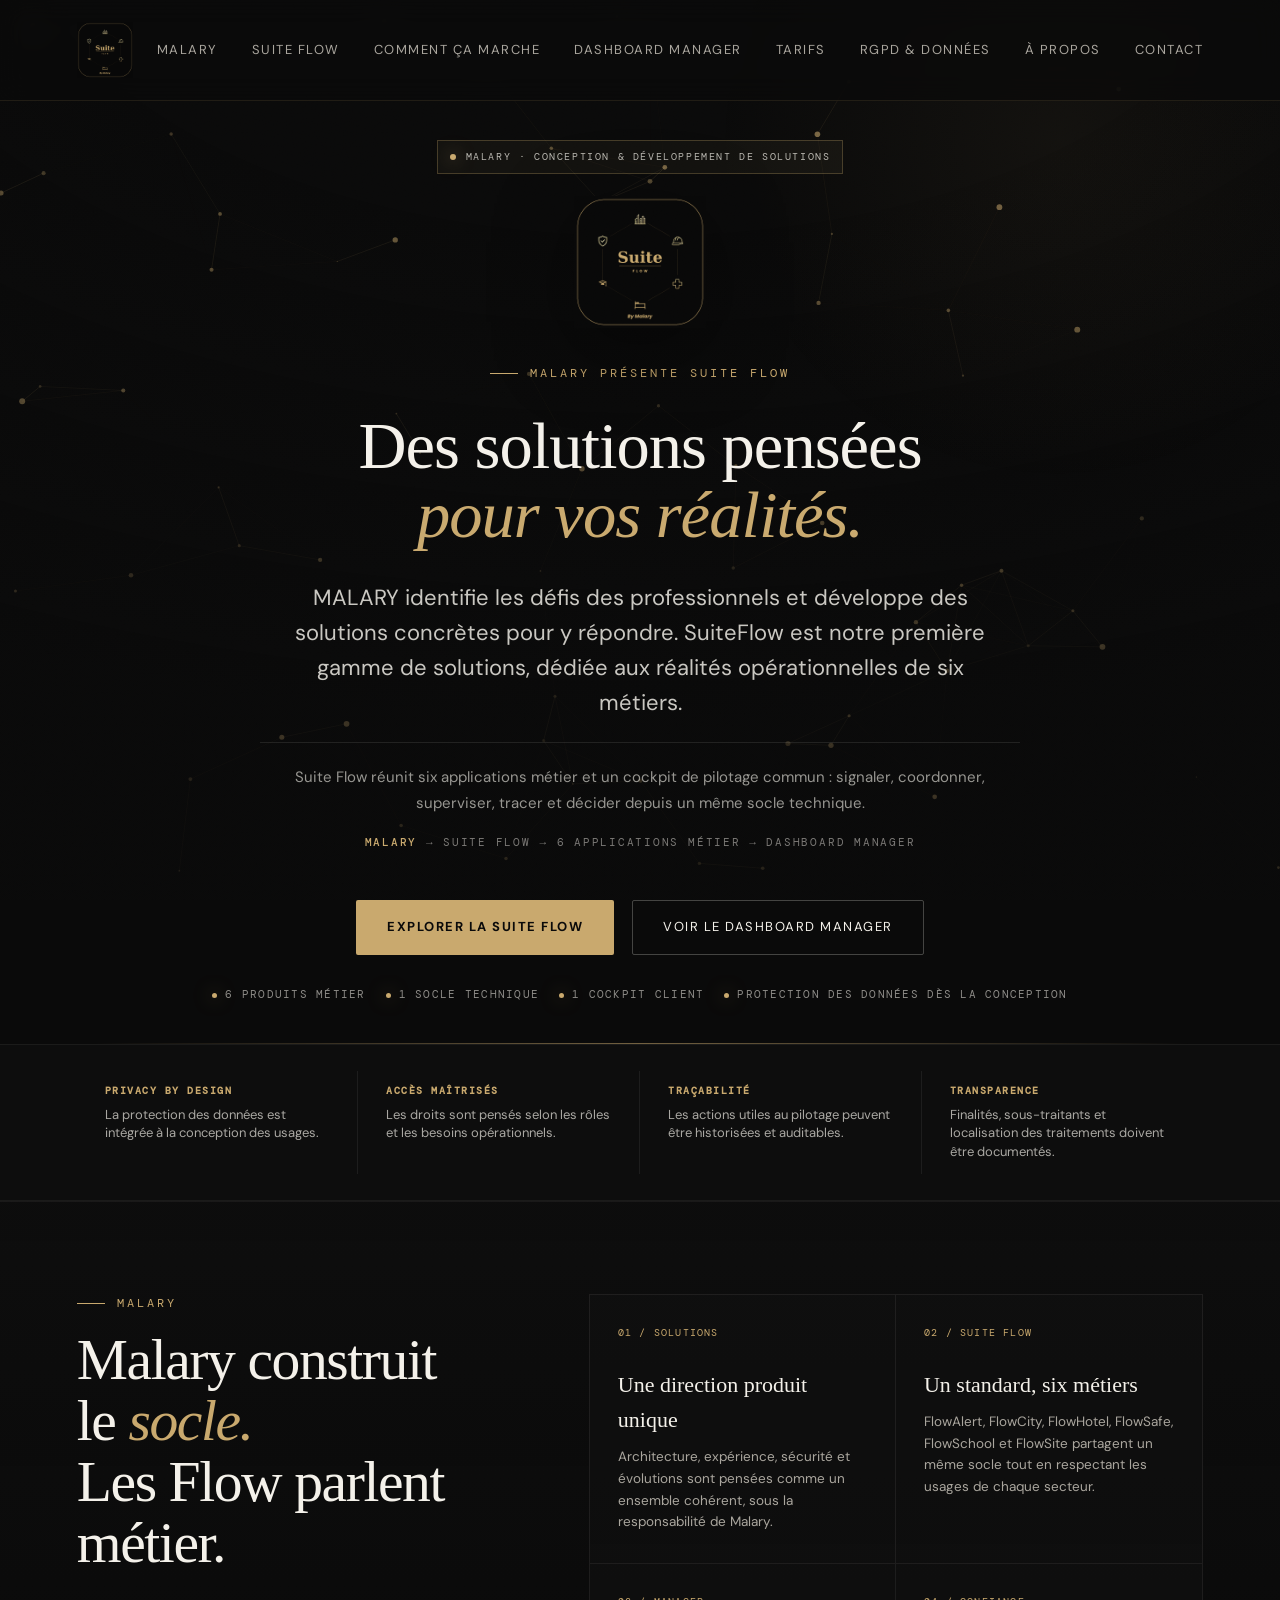
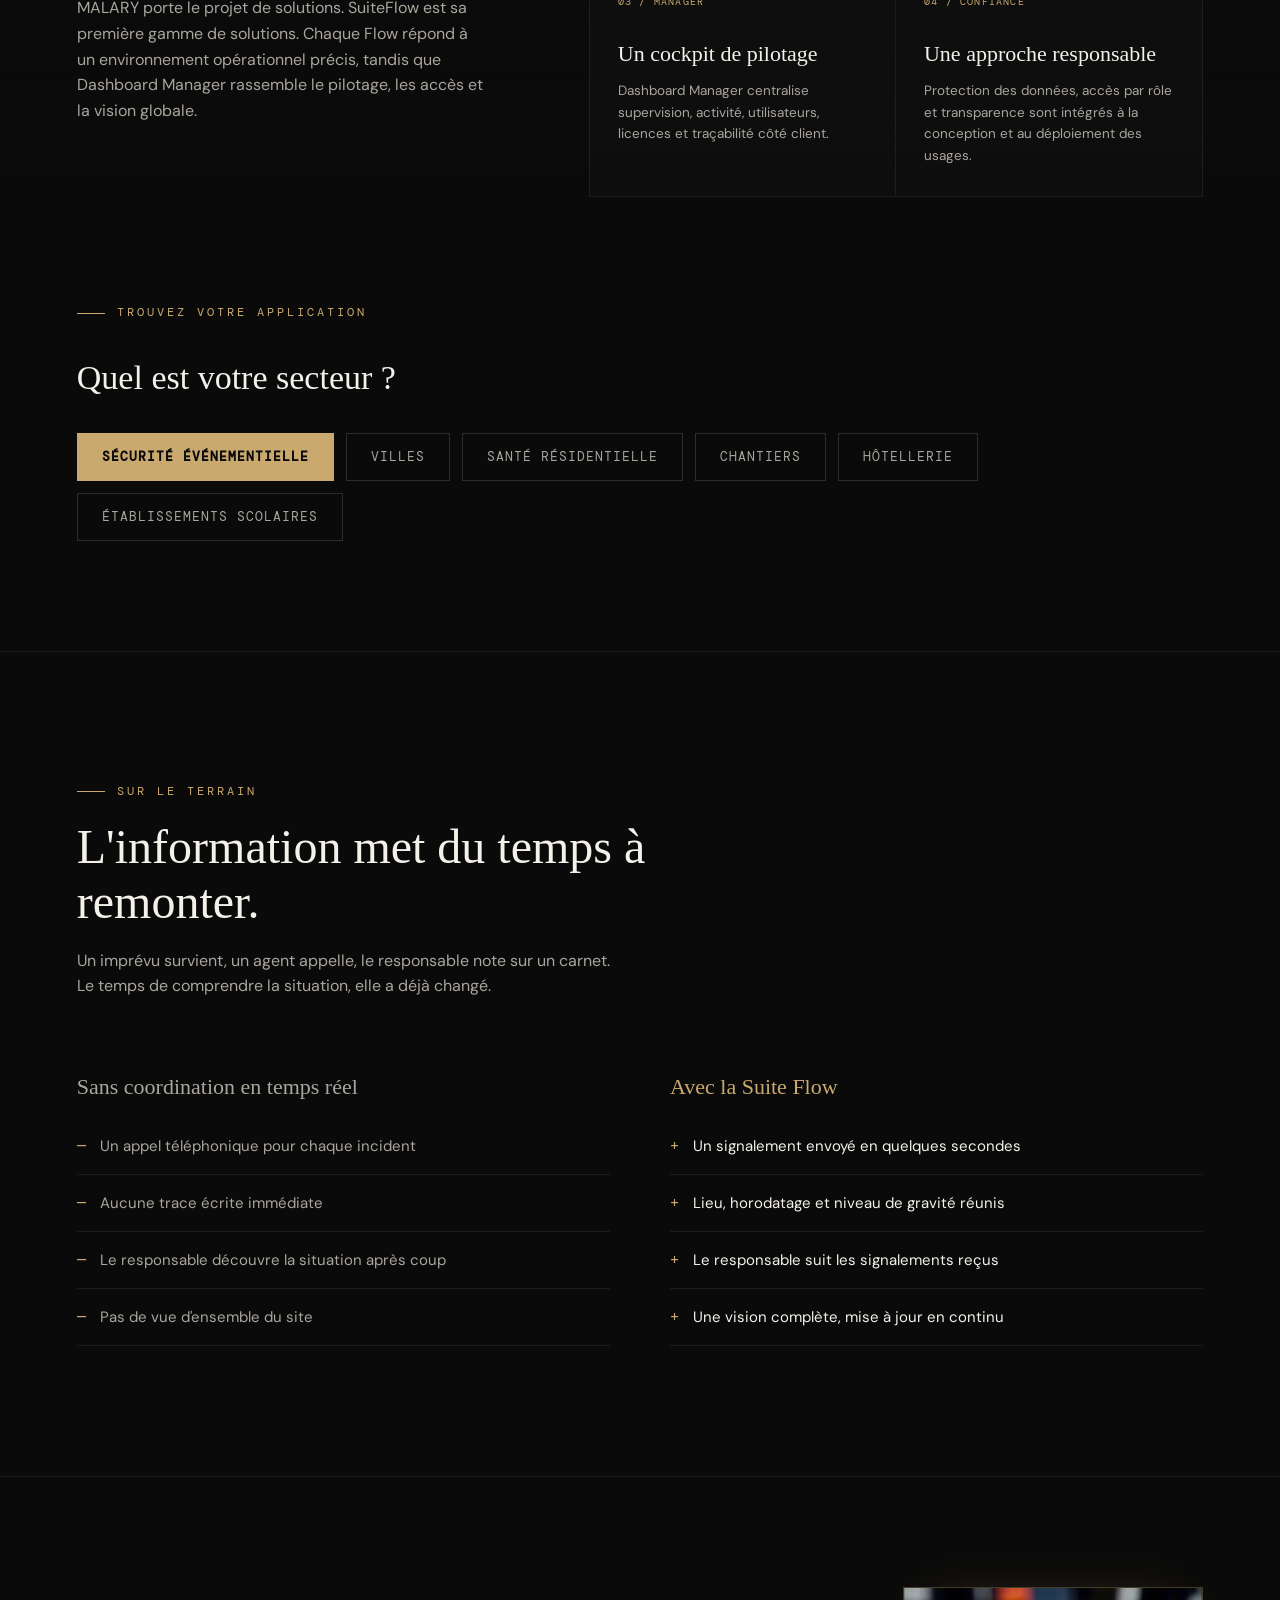
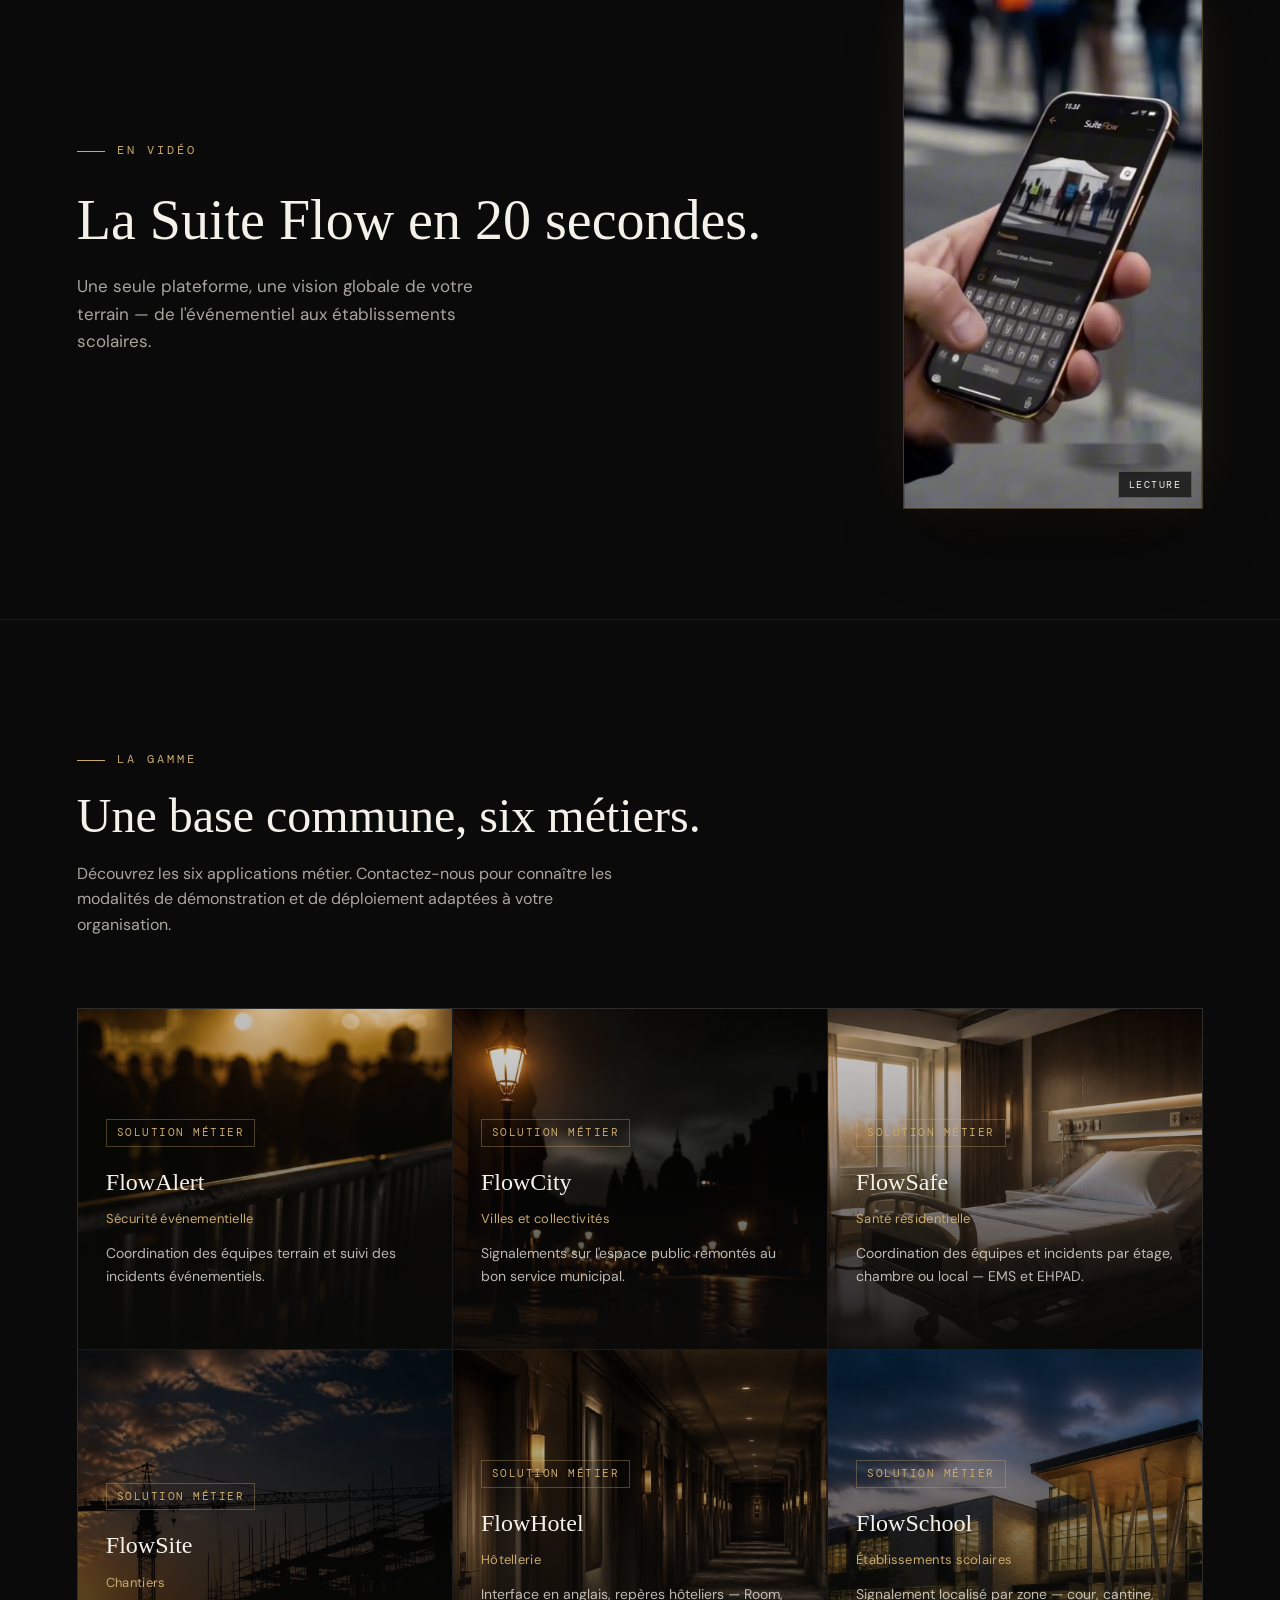
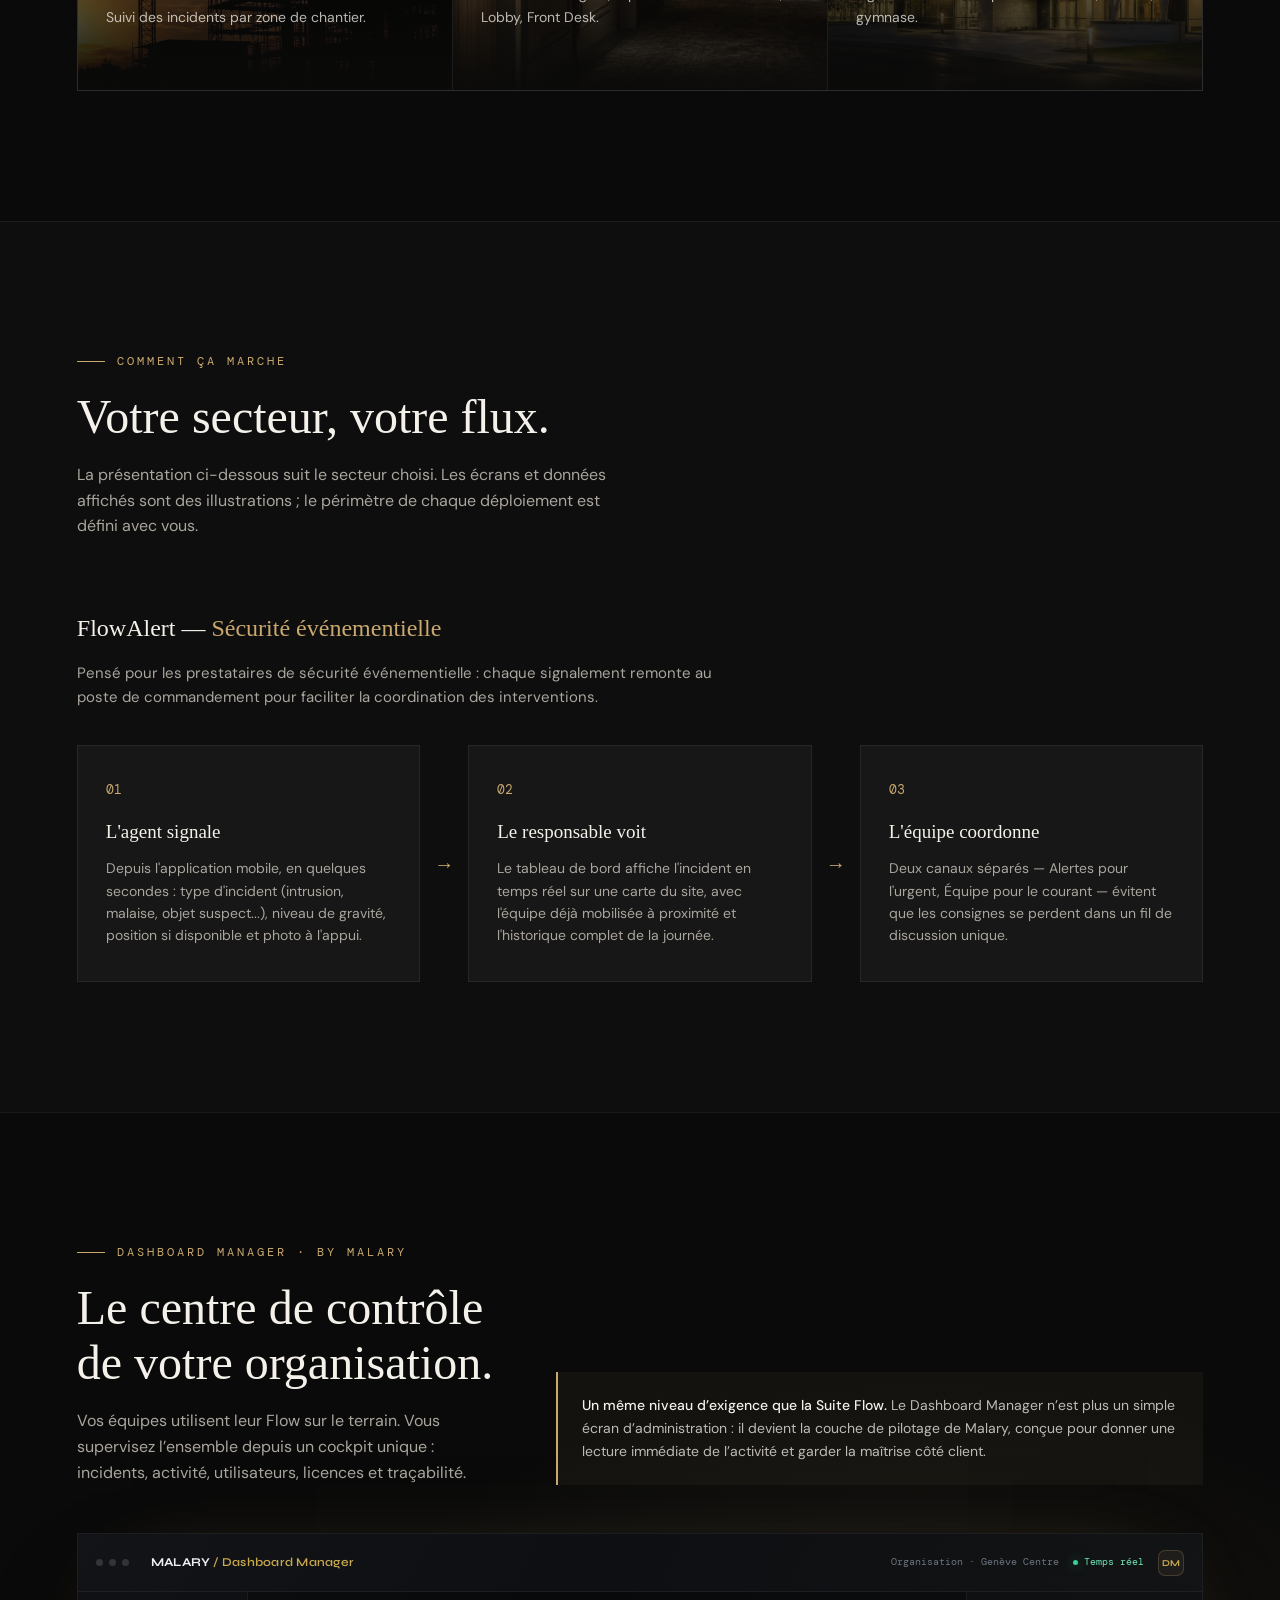
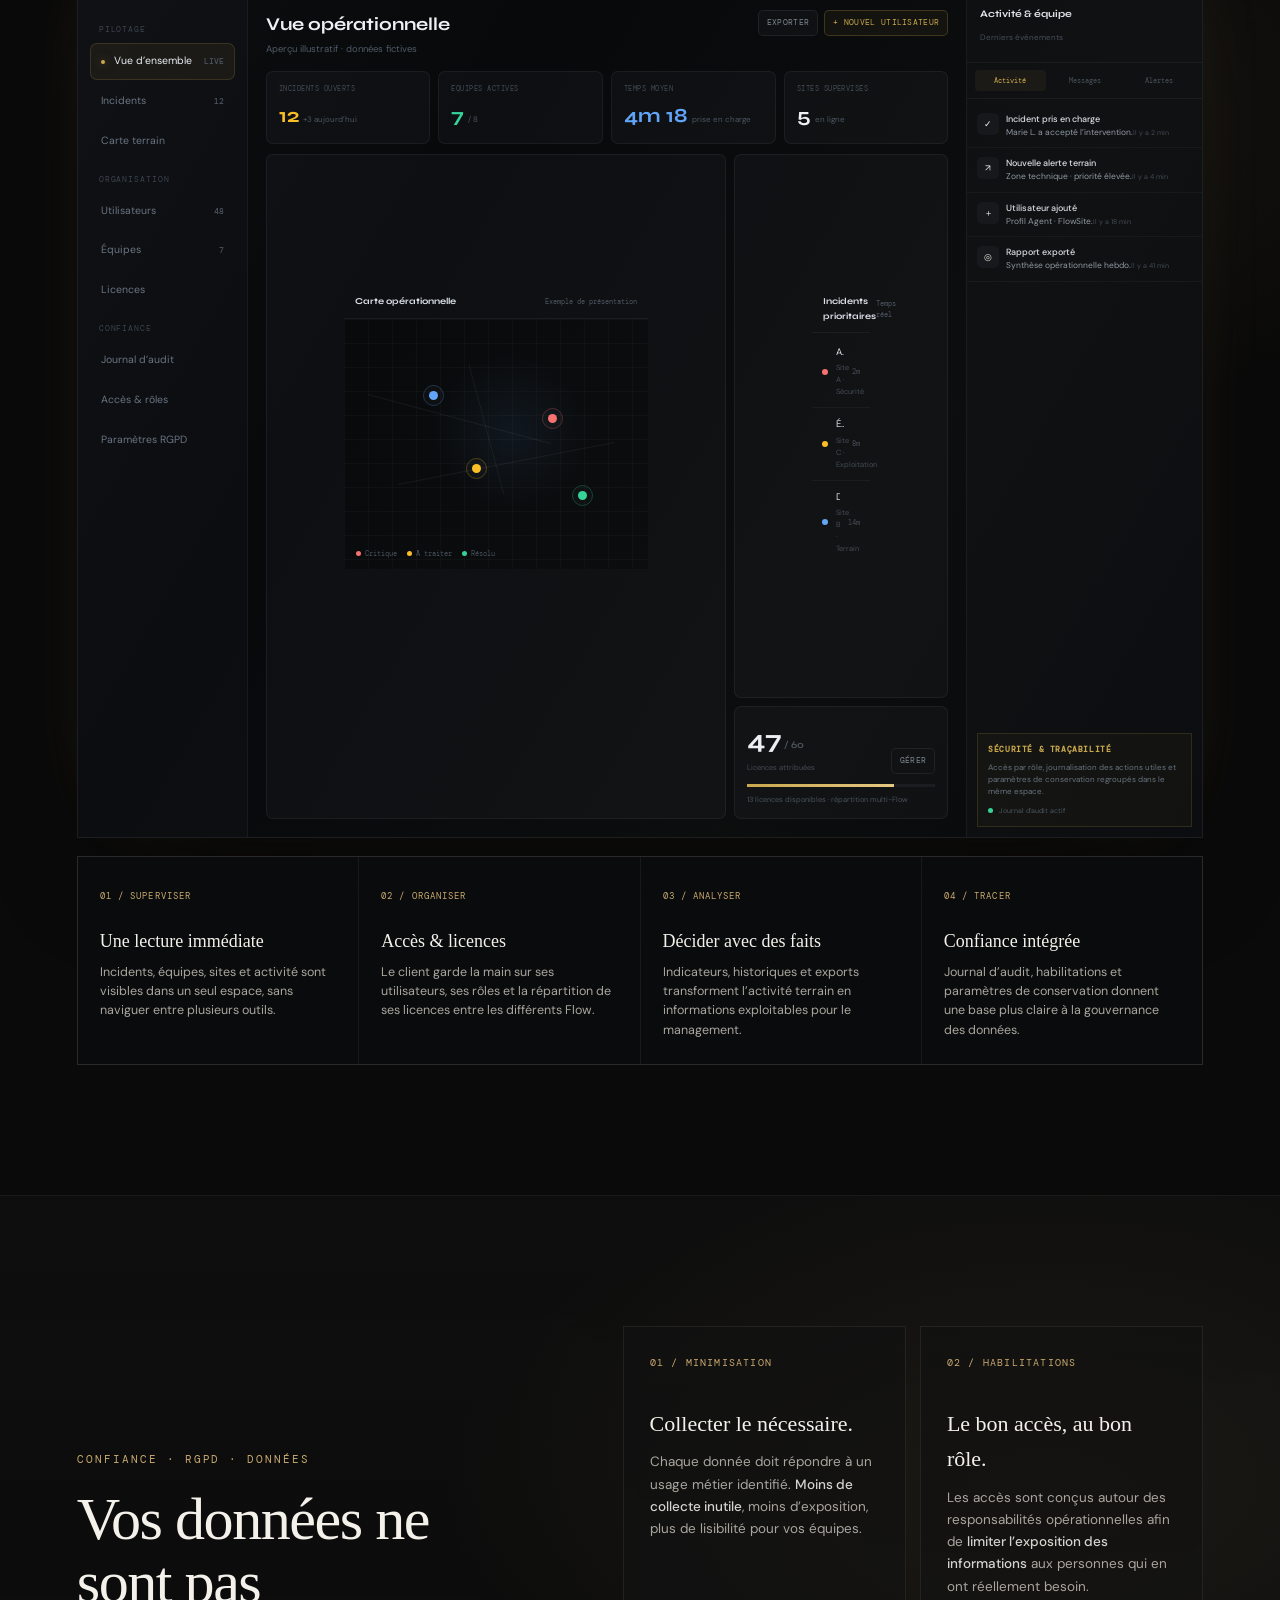
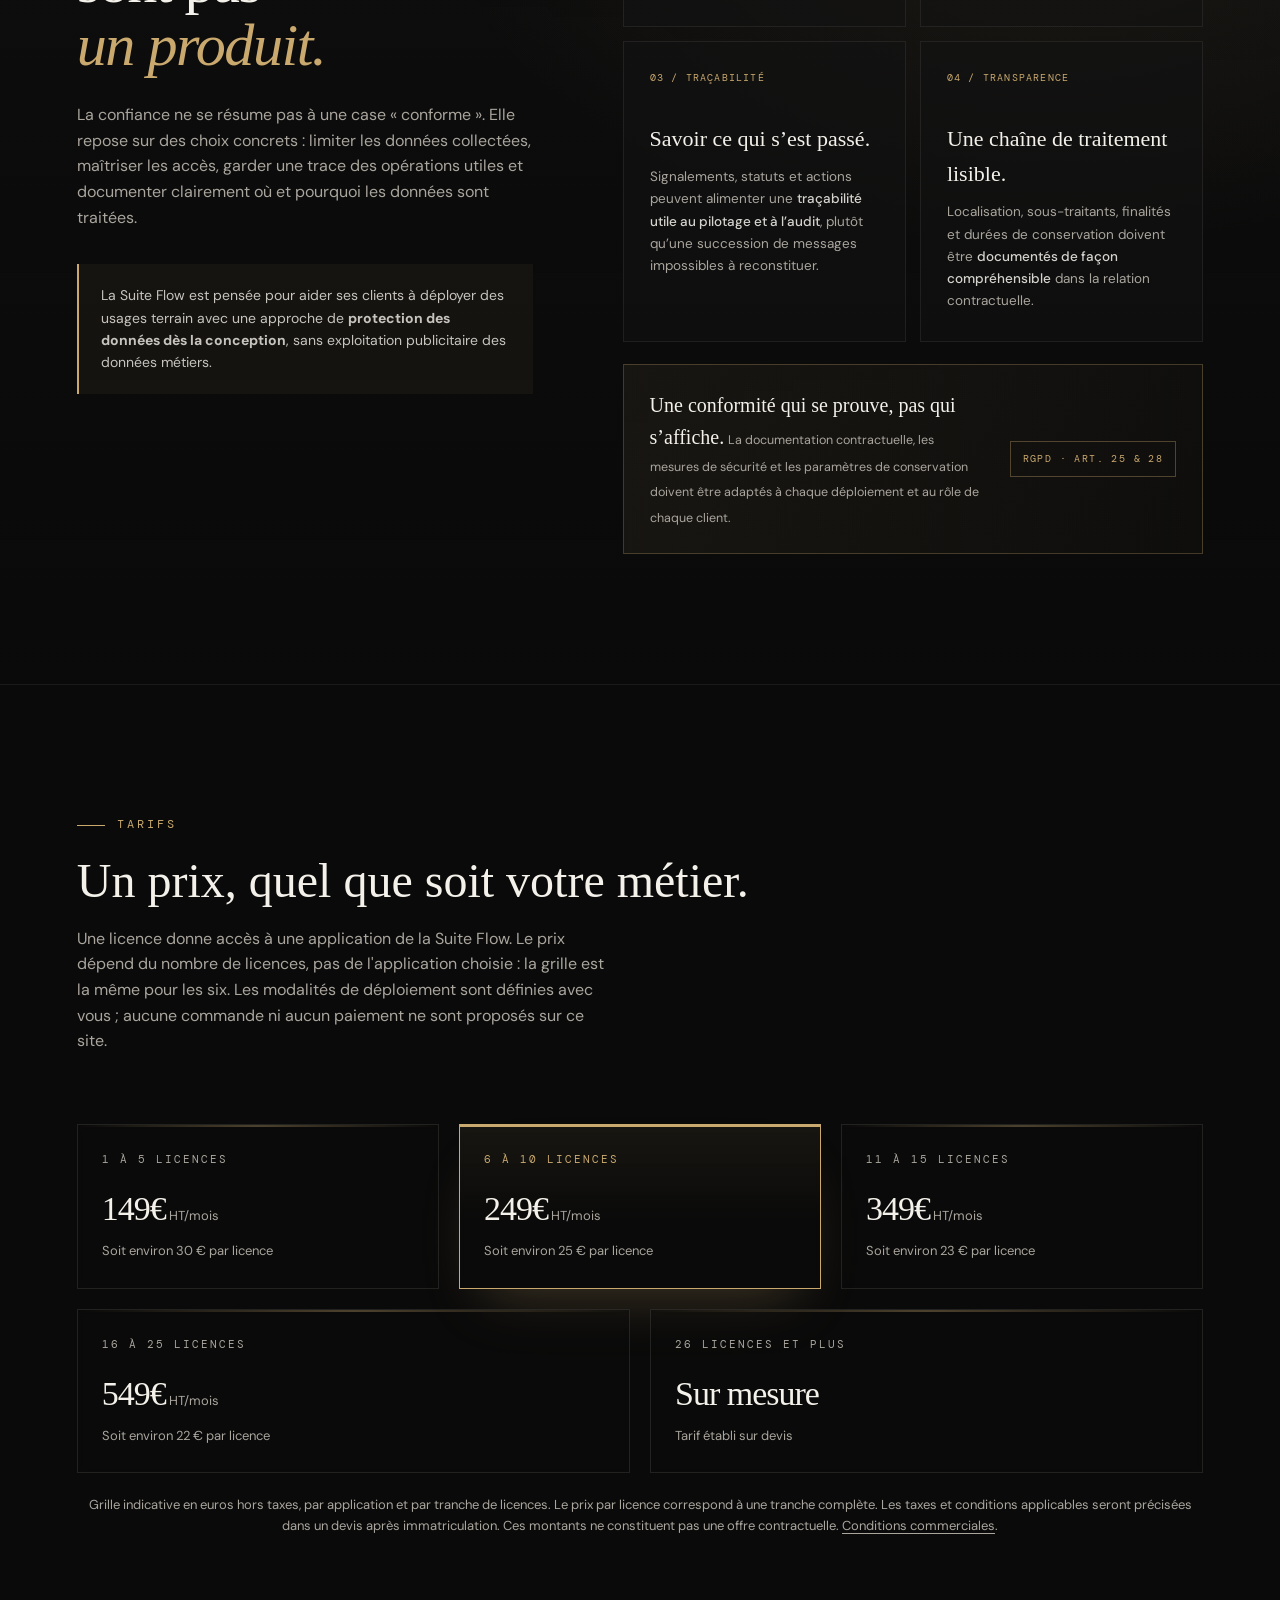
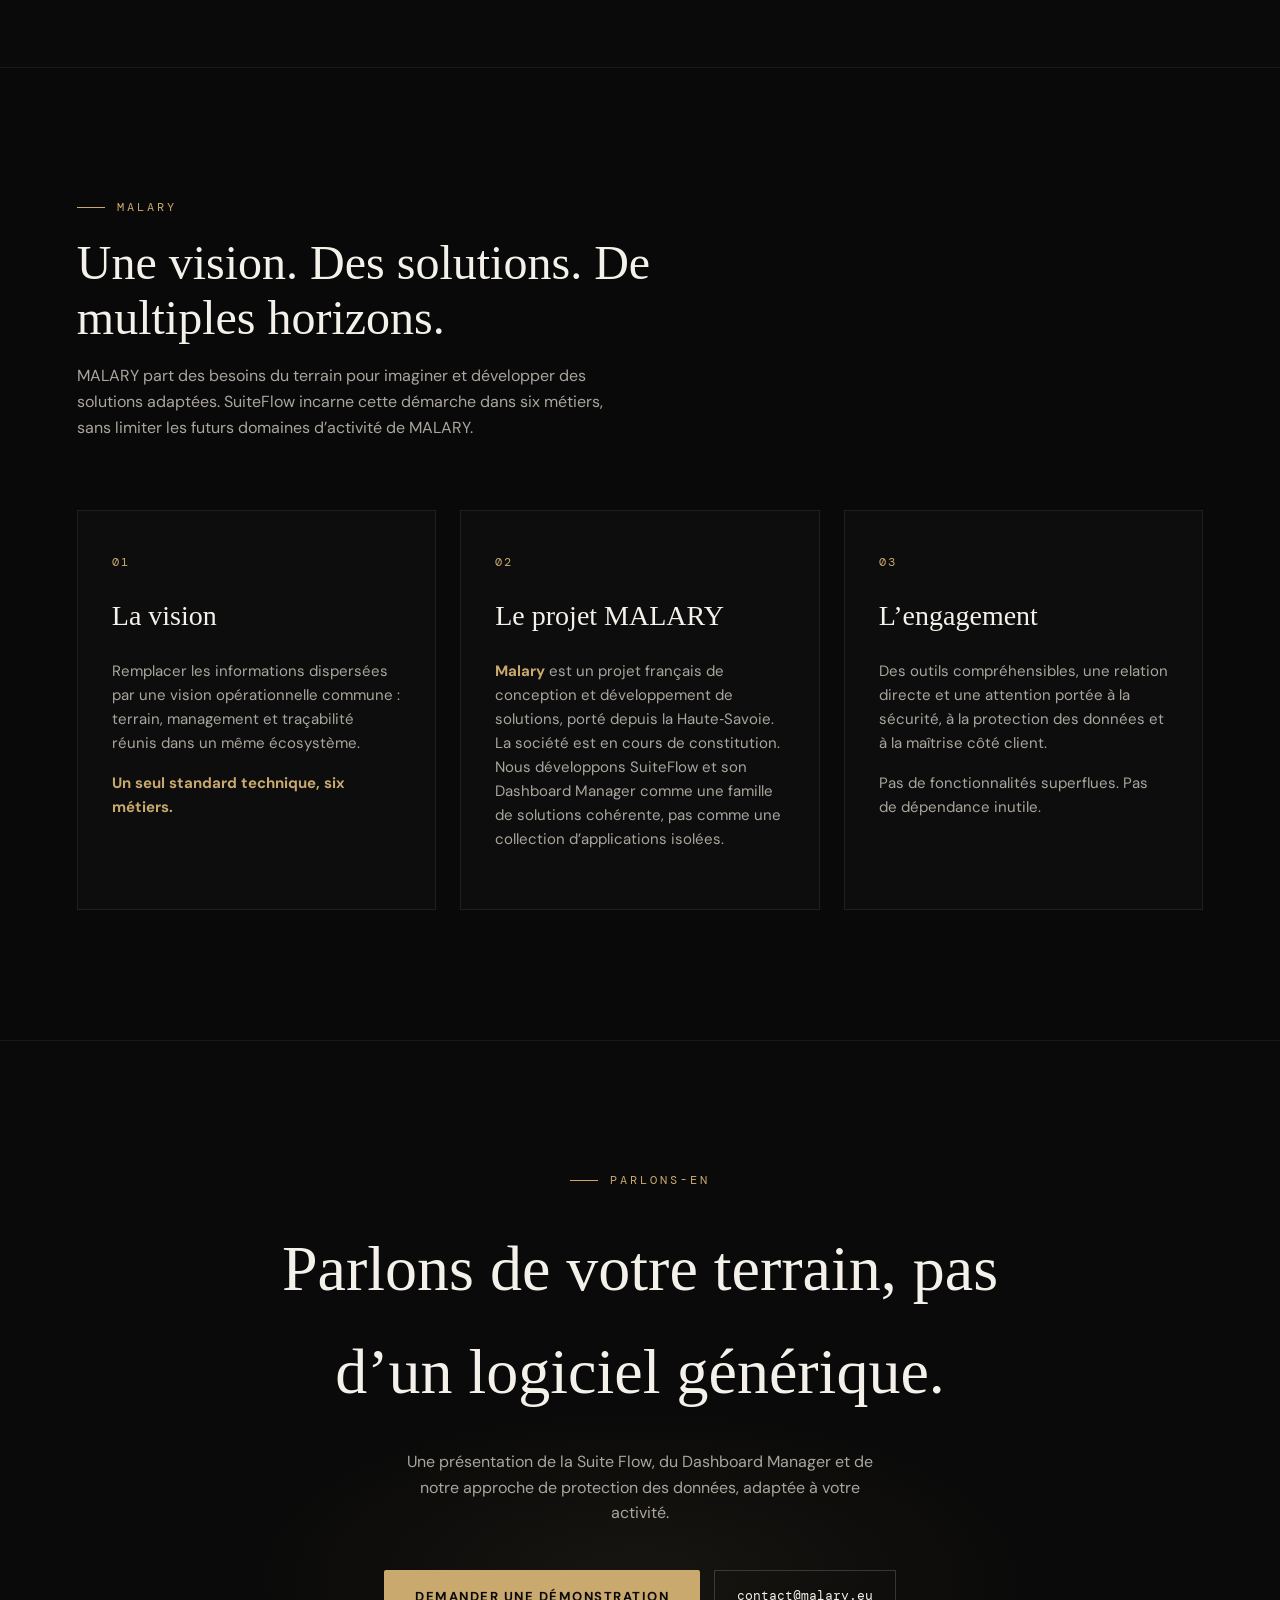
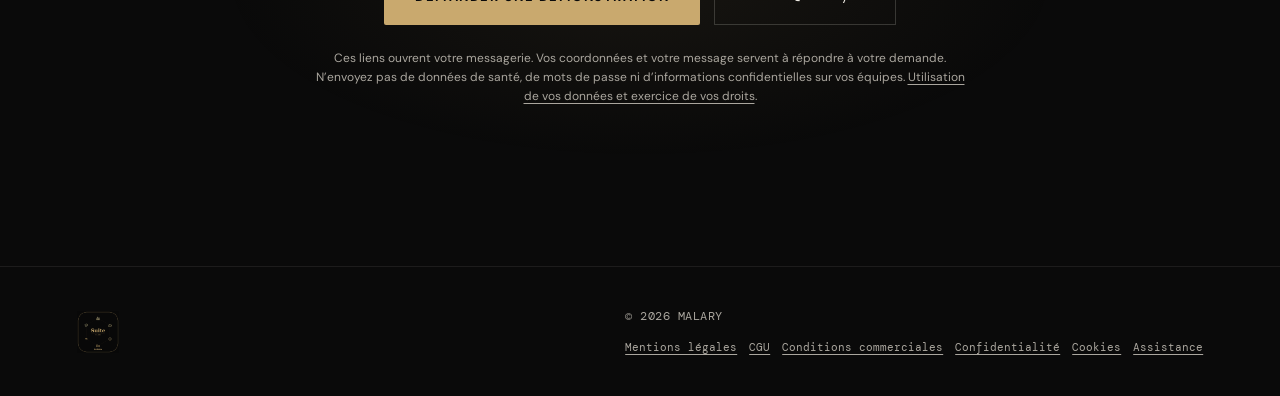
==== commit 79eb4ff0: "Finalize sector-specific previews and document verified mail routing" ====
--- a/index.html
+++ b/index.html
@@ -368,6 +368,11 @@
   }
   @media(prefers-reduced-motion:reduce){html{scroll-behavior:auto;}*,*::before,*::after{animation:none!important;transition:none!important;}.reveal{opacity:1;transform:none;}}
 
+  [hidden]{display:none!important;}
+  .dm-places{height:250px;padding:18px;background:#0d0f12;}
+  .dm-places p{font-size:11px;color:#aaa69e;margin-bottom:18px;line-height:1.6;}
+  .dm-place-row{display:flex;justify-content:space-between;align-items:center;gap:10px;padding:15px 0;border-bottom:1px solid #242424;font-size:10px;color:#dfe4ec;}
+  .dm-place-row strong{font-size:8px;color:#C9A96E;font-weight:500;}
 </style>
 </head>
 <body>
@@ -590,14 +595,14 @@
         <div class="dm-topbar">
           <div class="dm-window-dots"><i></i><i></i><i></i></div>
           <div class="dm-product">MALARY <span>/ Dashboard Manager</span></div>
-          <div class="dm-context"><span>Organisation · Genève Centre</span><span class="dm-status-live"><i></i>Temps réel</span><div class="dm-avatar">NH</div></div>
+          <div class="dm-context"><span>Organisation · Genève Centre</span><span class="dm-status-live"><i></i>Temps réel</span><div class="dm-avatar">DM</div></div>
         </div>
         <div class="dm-workspace">
           <aside class="dm-rail">
             <div class="dm-rail-label">Pilotage</div>
             <div class="dm-rail-item active">Vue d’ensemble <b>LIVE</b></div>
             <div class="dm-rail-item">Incidents <b>12</b></div>
-            <div class="dm-rail-item">Carte terrain</div>
+            <div class="dm-rail-item" id="dm-location-nav">Carte terrain</div>
             <div class="dm-rail-label">Organisation</div>
             <div class="dm-rail-item">Utilisateurs <b>48</b></div>
             <div class="dm-rail-item">Équipes <b>7</b></div>
@@ -610,7 +615,7 @@
 
           <div class="dm-center">
             <div class="dm-center-head">
-              <div><div class="dm-center-title">Vue opérationnelle</div><div class="dm-center-sub">Jeudi 9 octobre · dernière synchronisation à l’instant</div></div>
+              <div><div class="dm-center-title">Vue opérationnelle</div><div class="dm-center-sub">Aperçu illustratif · données fictives</div></div>
               <div class="dm-center-actions"><span class="dm-mini-btn">Exporter</span><span class="dm-mini-btn gold">+ Nouvel utilisateur</span></div>
             </div>
             <div class="dm-kpis">
@@ -621,14 +626,20 @@
             </div>
             <div class="dm-grid-main">
               <section class="dm-panel">
-                <div class="dm-panel-head"><strong>Carte opérationnelle</strong><span>5 sites · 48 utilisateurs</span></div>
-                <div class="dm-map-v3">
+                <div class="dm-panel-head"><strong id="dm-location-title">Carte opérationnelle</strong><span>Exemple de présentation</span></div>
+                <div class="dm-map-v3" id="dm-map-preview">
                   <i class="dm-road r1"></i><i class="dm-road r2"></i><i class="dm-road r3"></i>
                   <i class="dm-pulse-pin red" style="left:67%;top:38%"></i>
                   <i class="dm-pulse-pin gold" style="left:42%;top:58%"></i>
                   <i class="dm-pulse-pin blue" style="left:28%;top:29%"></i>
                   <i class="dm-pulse-pin green" style="left:77%;top:69%"></i>
                   <div class="dm-map-label"><span><i class="r"></i>Critique</span><span><i class="a"></i>À traiter</span><span><i class="g"></i>Résolu</span></div>
+                </div>
+                <div class="dm-places" id="dm-places-preview" hidden>
+                  <p id="dm-places-intro"></p>
+                  <div class="dm-place-row"><span id="dm-place-1">Site A</span><strong>À traiter</strong></div>
+                  <div class="dm-place-row"><span id="dm-place-2">Site B</span><strong>En cours</strong></div>
+                  <div class="dm-place-row"><span id="dm-place-3">Site C</span><strong>Résolu</strong></div>
                 </div>
               </section>
               <div class="dm-stack">
@@ -834,7 +845,7 @@
 
   const flowData = {
     alert:{name:'FlowAlert', secteur:'Sécurité événementielle', intro:"Pensé pour les prestataires de sécurité événementielle : chaque signalement remonte au poste de commandement pour faciliter la coordination des interventions.", steps:[
-      {t:"L'agent signale", d:"Depuis l'application mobile, en quelques secondes : type d'incident (intrusion, malaise, objet suspect...), niveau de gravité, position GPS exacte et photo à l'appui."},
+      {t:"L'agent signale", d:"Depuis l'application mobile, en quelques secondes : type d'incident (intrusion, malaise, objet suspect...), niveau de gravité, position si disponible et photo à l'appui."},
       {t:'Le responsable voit', d:"Le tableau de bord affiche l'incident en temps réel sur une carte du site, avec l'équipe déjà mobilisée à proximité et l'historique complet de la journée."},
       {t:"L'équipe coordonne", d:"Deux canaux séparés — Alertes pour l'urgent, Équipe pour le courant — évitent que les consignes se perdent dans un fil de discussion unique."}]},
     city:{name:'FlowCity', secteur:'Villes et collectivités', intro:"Conçu pour les services techniques municipaux : chaque signalement d'agent arrive directement au bon interlocuteur, sans passer par un standard téléphonique.", steps:[
@@ -862,6 +873,21 @@
   function selectSector(id, scroll){
     const d = flowData[id];
     if (!d) return;
+    const hasMap = id === 'alert' || id === 'city';
+    const places = {
+      site:{title:'Sites et zones de chantier',intro:'Le client crée et organise ses sites dans Dashboard Manager.',rows:['Chantier A · Gros œuvre','Chantier A · Stockage','Chantier B · Accès']},
+      safe:{title:'Chambres et locaux',intro:'Une vue des espaces de l’établissement, selon les habilitations.',rows:['Étage 1 · Chambre 101','Étage 2 · Salle commune','Rez-de-chaussée · Local technique']},
+      school:{title:'Établissement et locaux',intro:'Des repères adaptés aux espaces de l’établissement.',rows:['Bâtiment A · Salle 12','Cour de récréation','Gymnase']},
+      hotel:{title:'Hôtel et locaux',intro:'Des repères hôteliers pour coordonner les équipes.',rows:['Floor 1 · Room 101','Lobby · Front Desk','Restaurant']}
+    };
+    document.getElementById('dm-map-preview').hidden = !hasMap;
+    document.getElementById('dm-places-preview').hidden = hasMap;
+    document.getElementById('dm-location-nav').textContent = hasMap ? 'Carte terrain' : 'Sites et locaux';
+    document.getElementById('dm-location-title').textContent = hasMap ? 'Carte opérationnelle' : places[id].title;
+    if (!hasMap) {
+      document.getElementById('dm-places-intro').textContent = places[id].intro;
+      places[id].rows.forEach((label,i)=>document.getElementById('dm-place-'+(i+1)).textContent=label);
+    }
     document.querySelector('.current-app').innerHTML = d.name + ' — <span id="current-secteur">' + d.secteur + '</span>';
     document.getElementById('flow-intro').textContent = d.intro;
     document.querySelectorAll('#flow-steps .alert-step').forEach((el,i)=>{
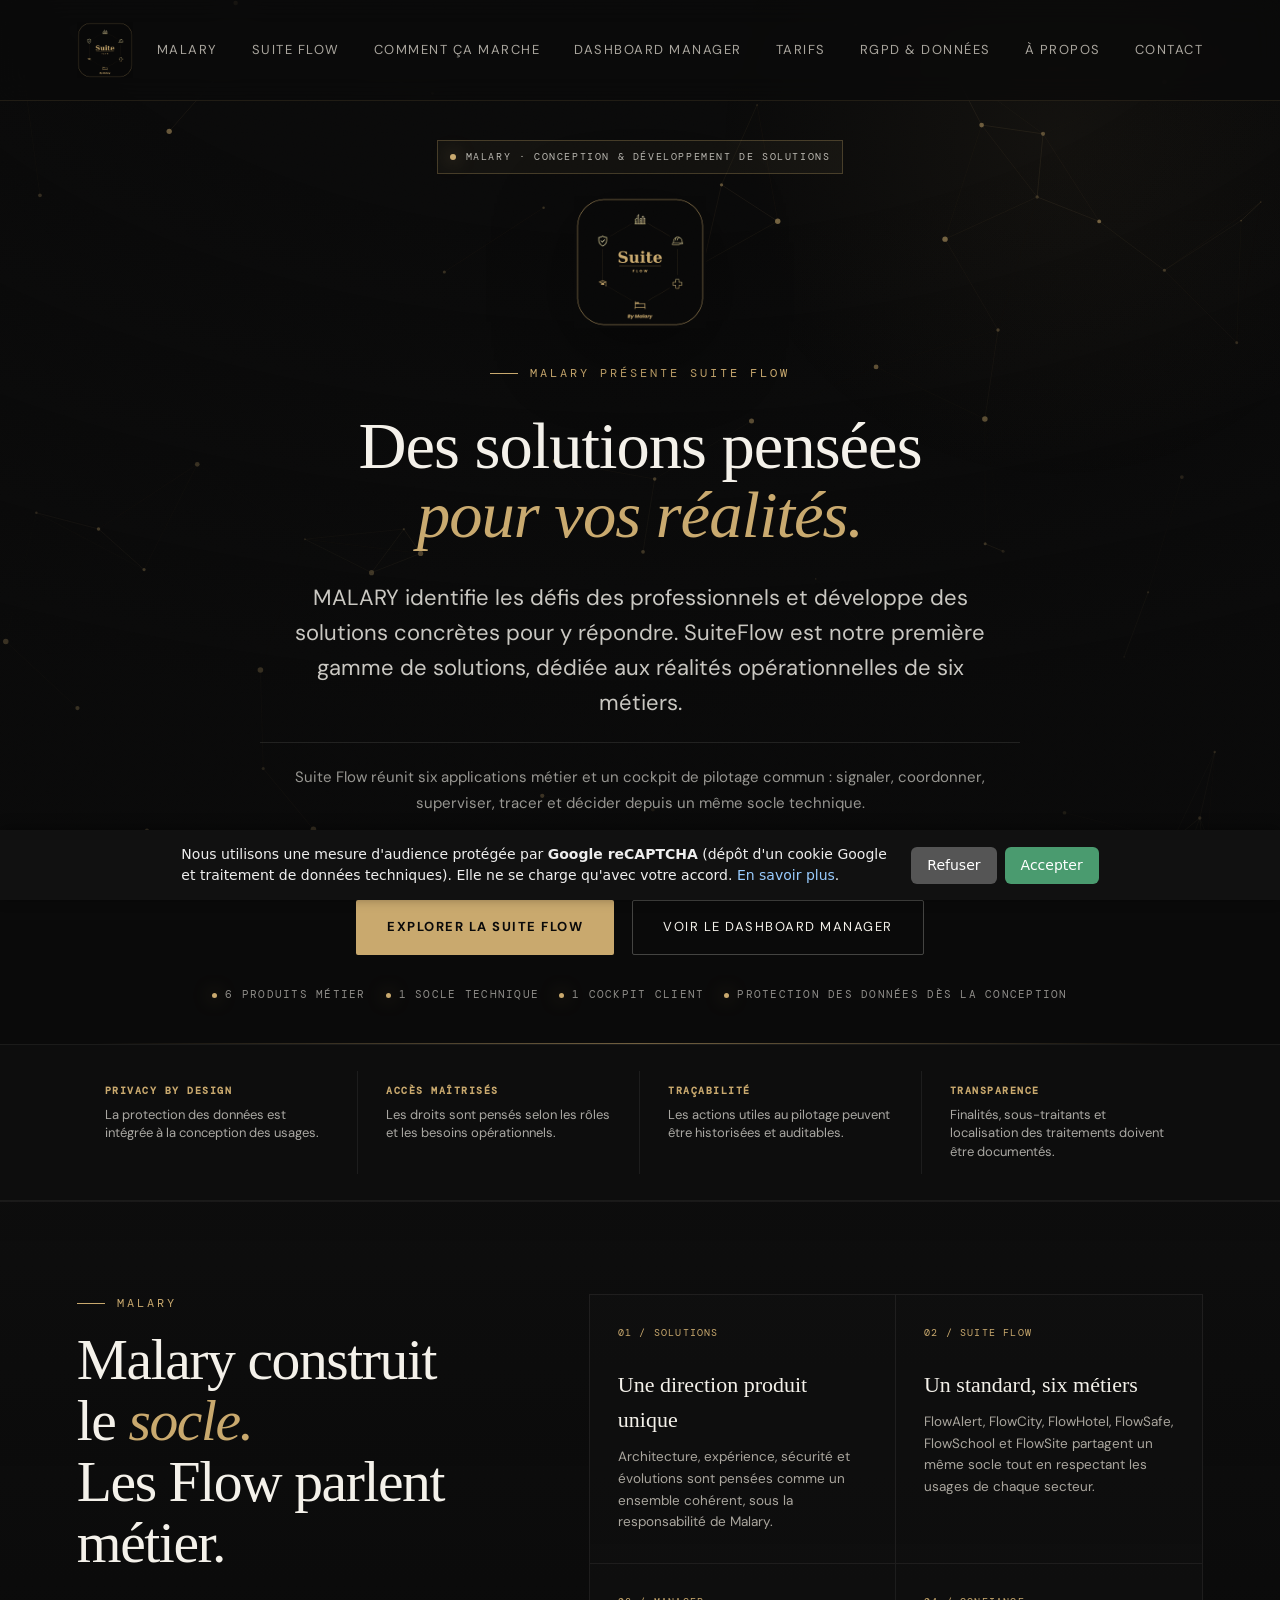
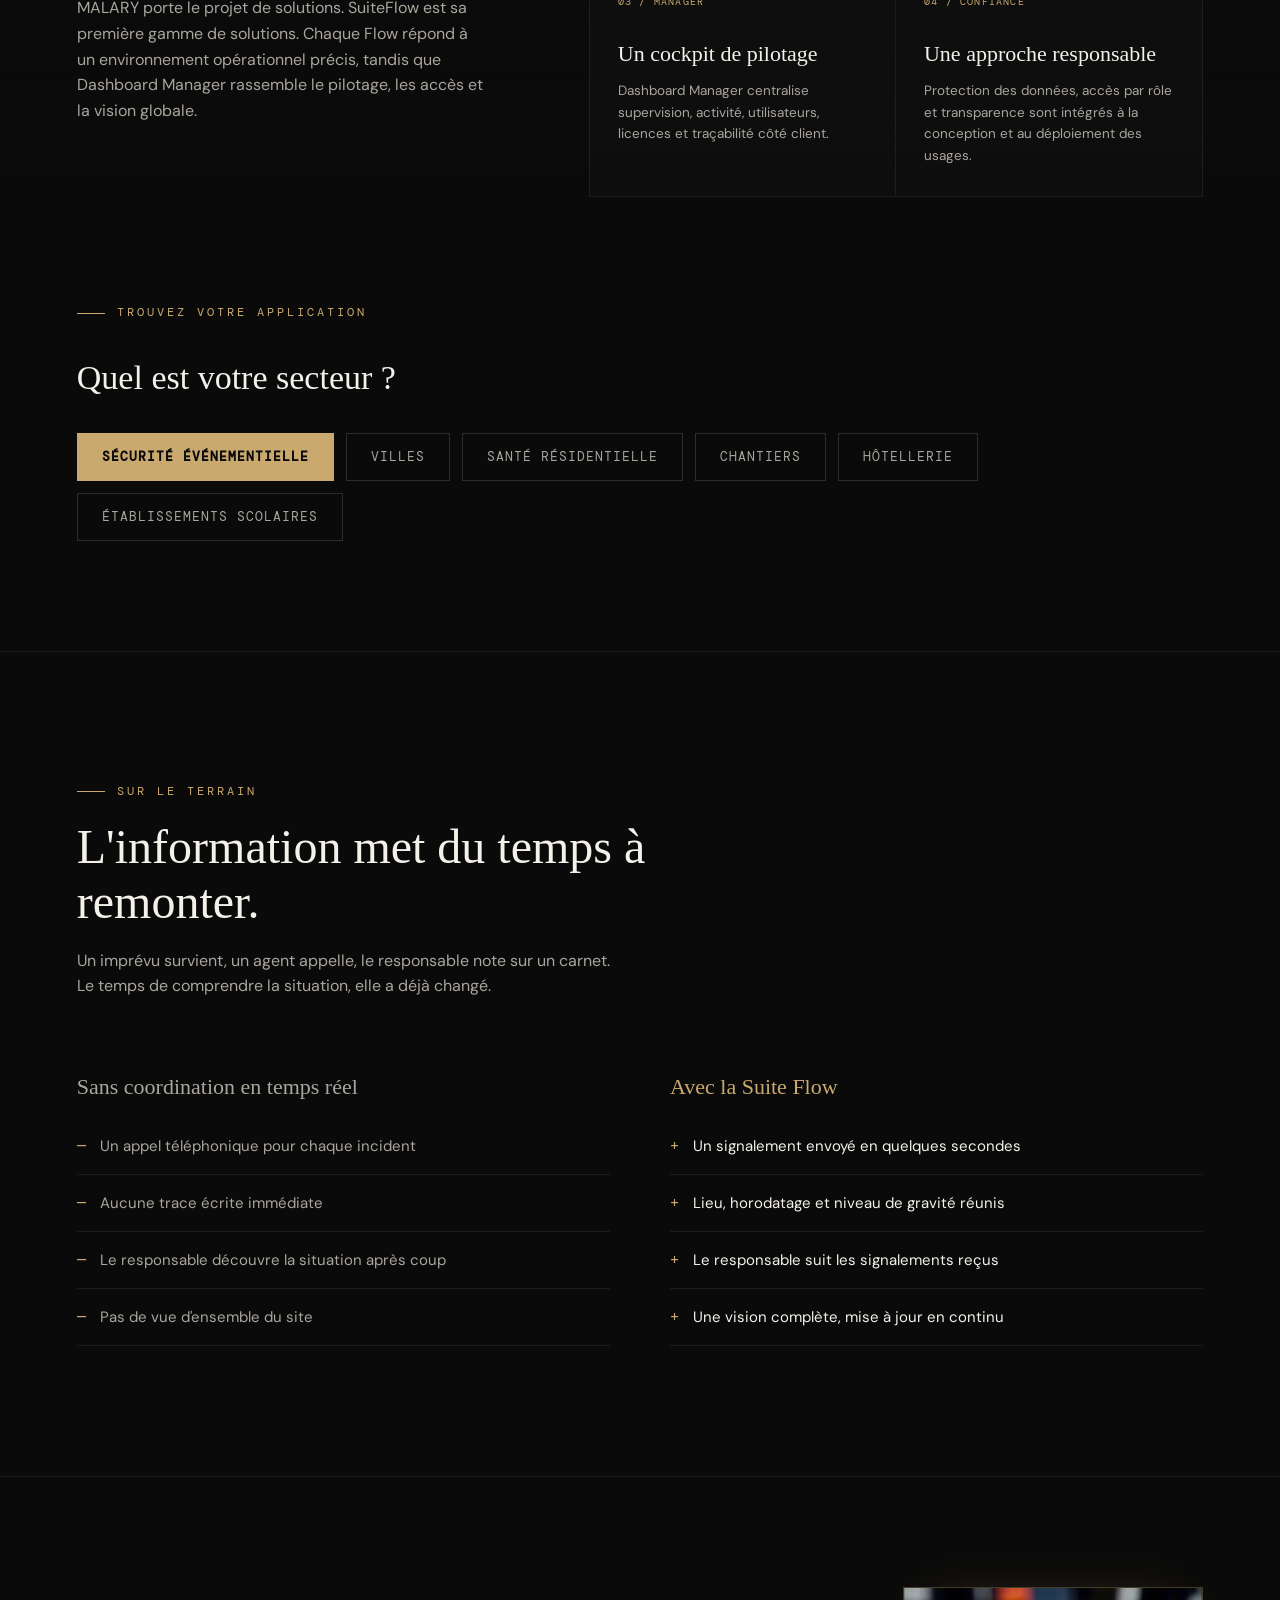
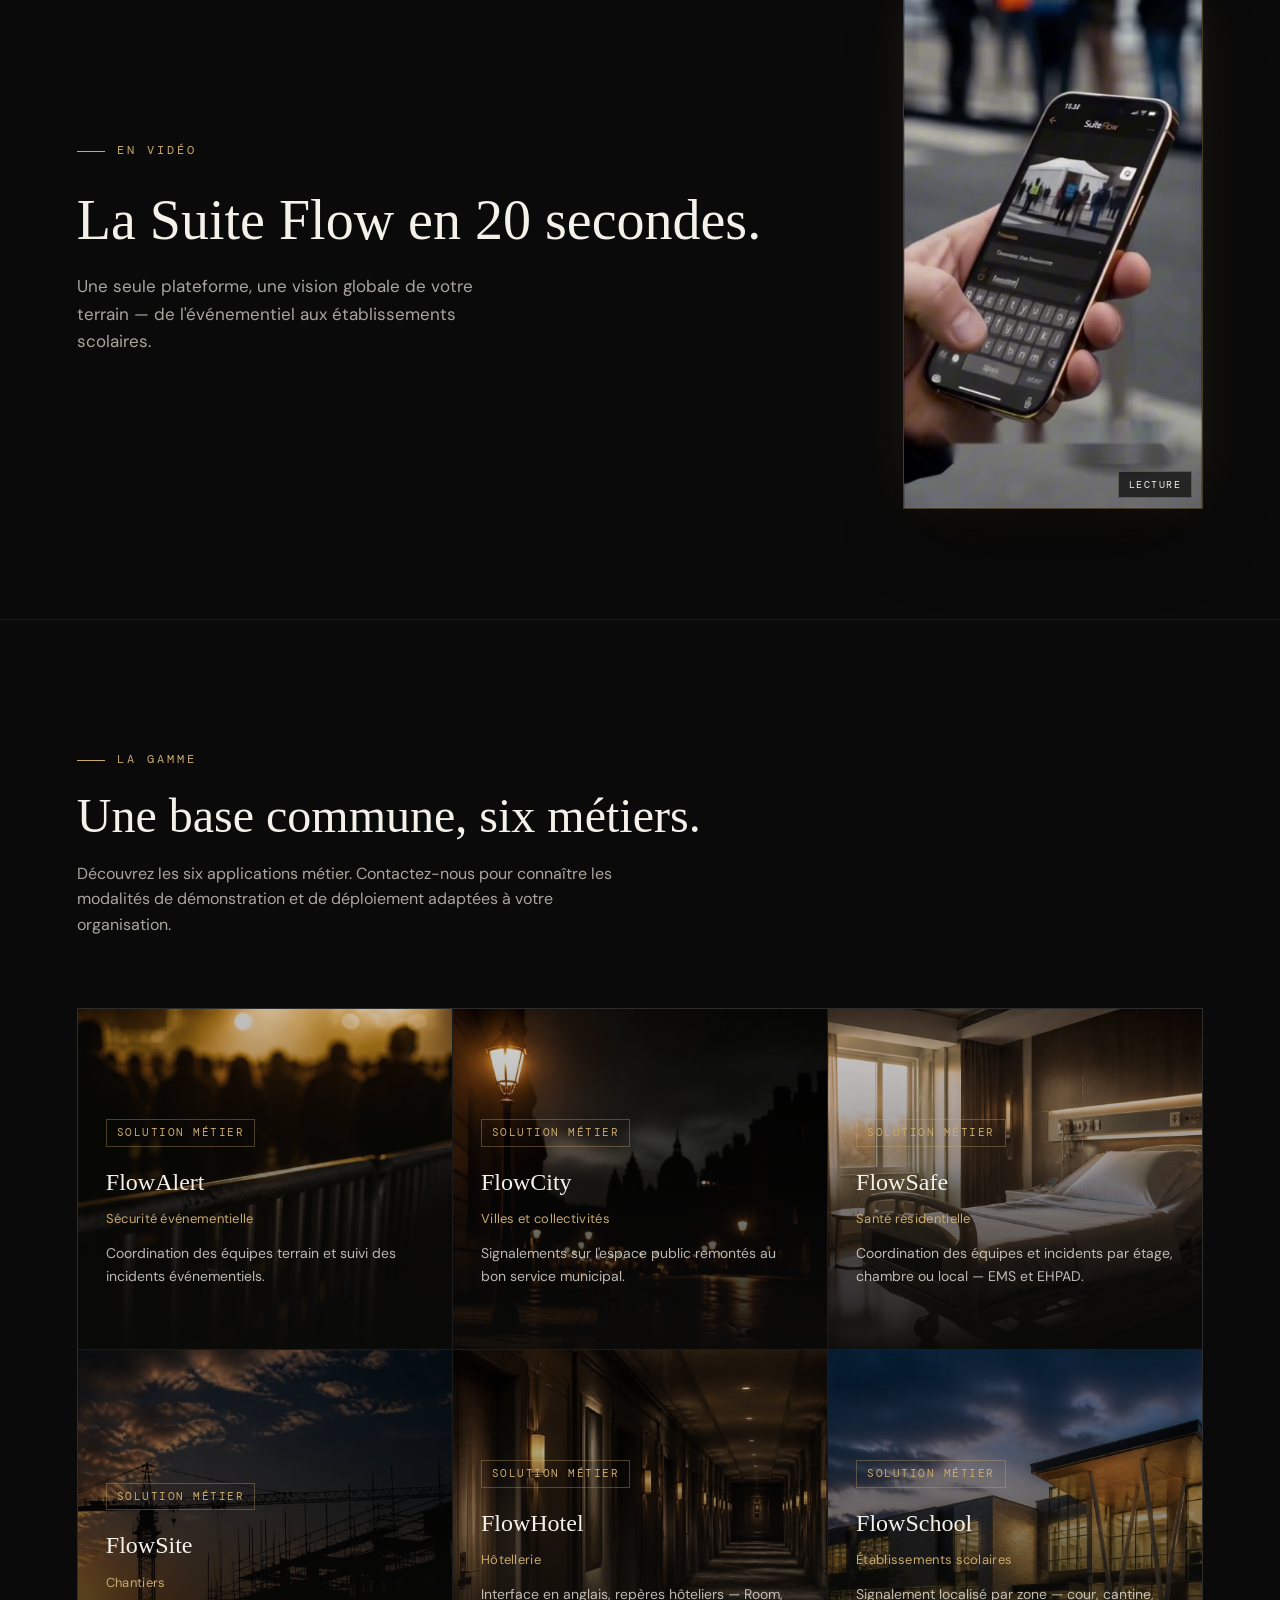
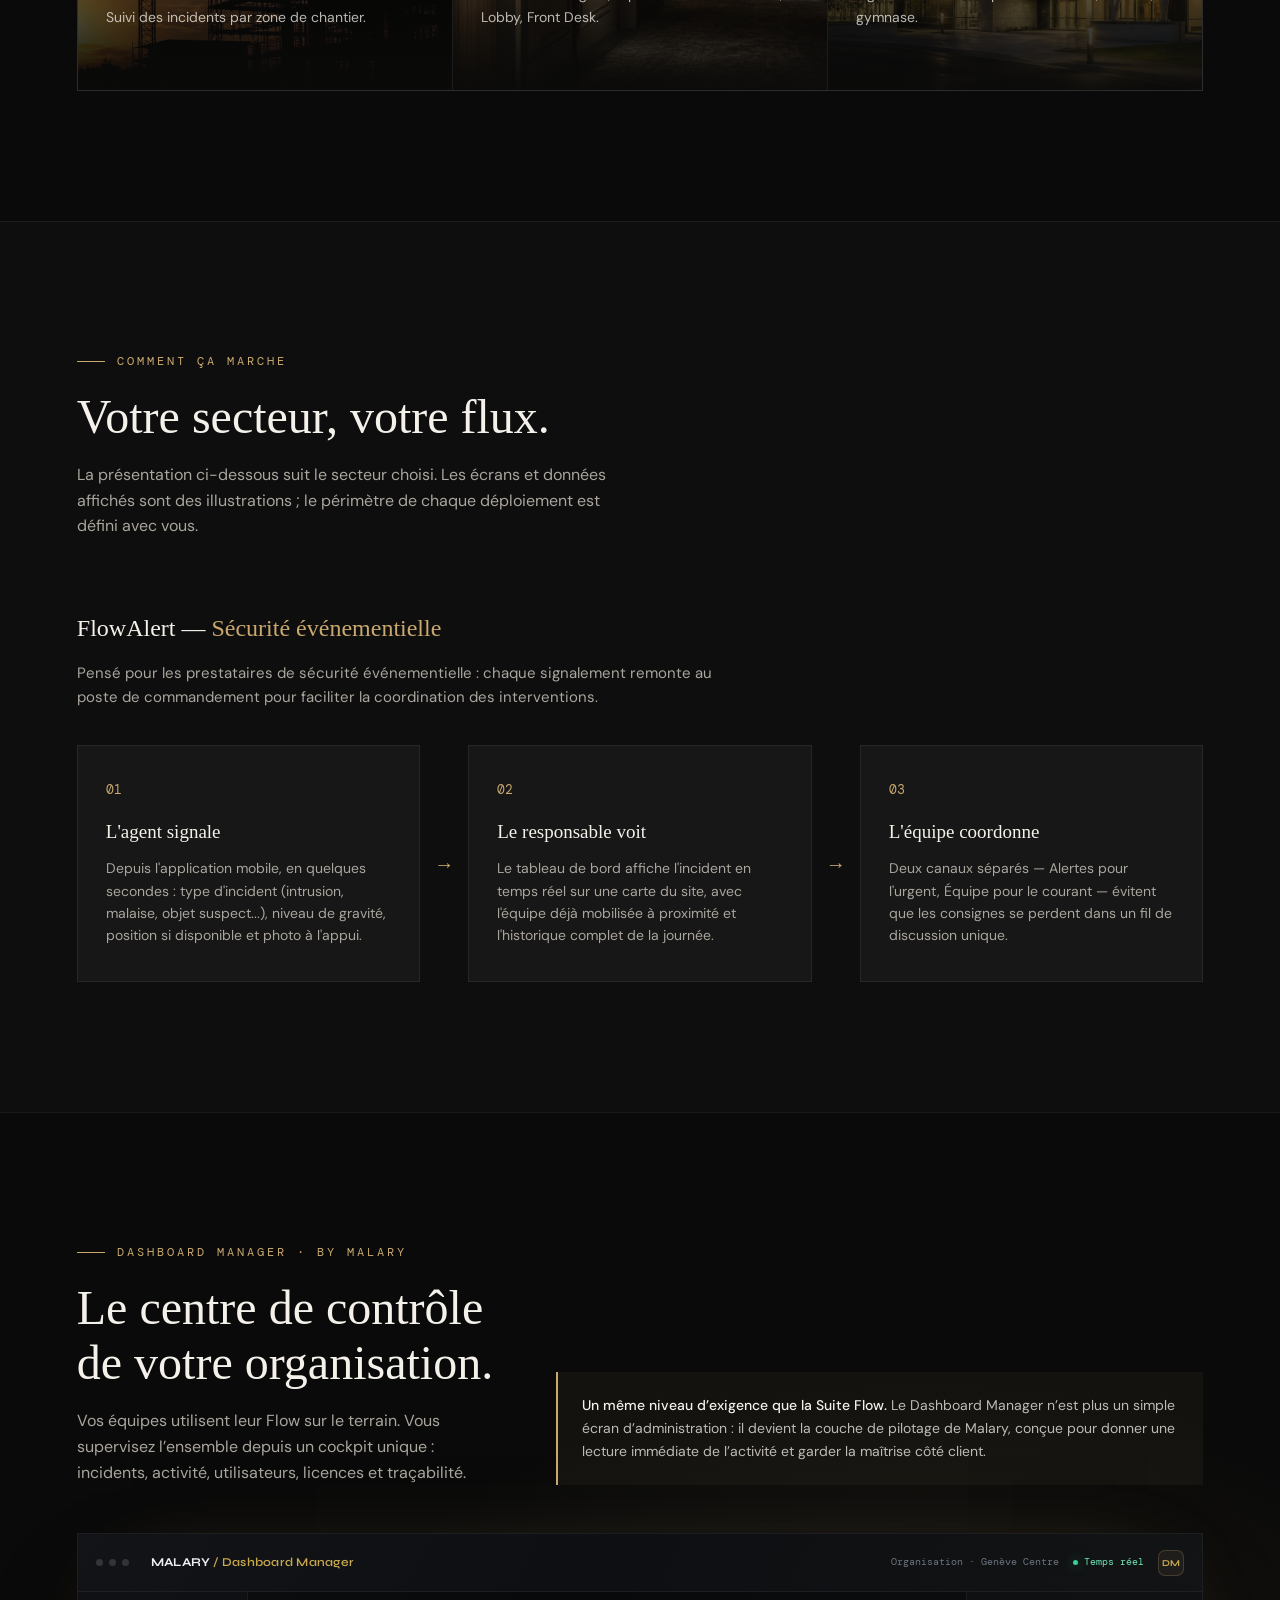
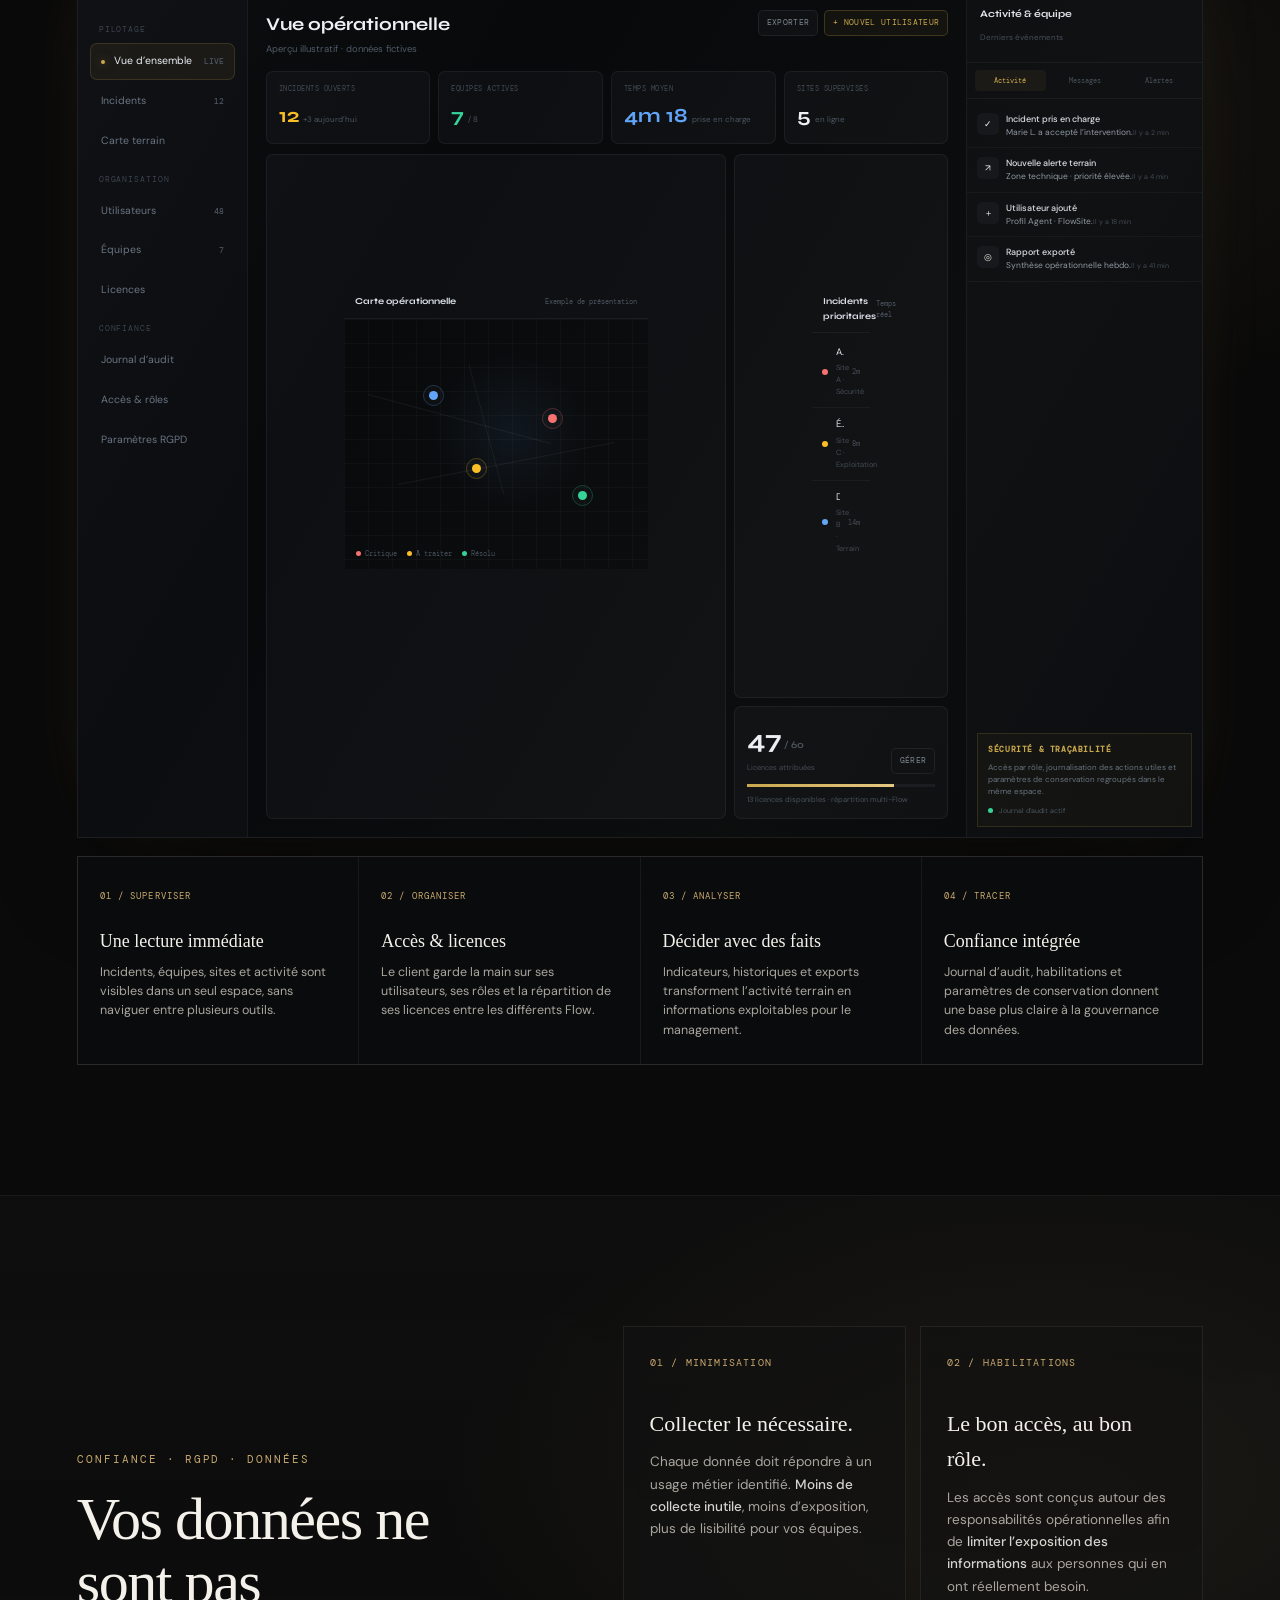
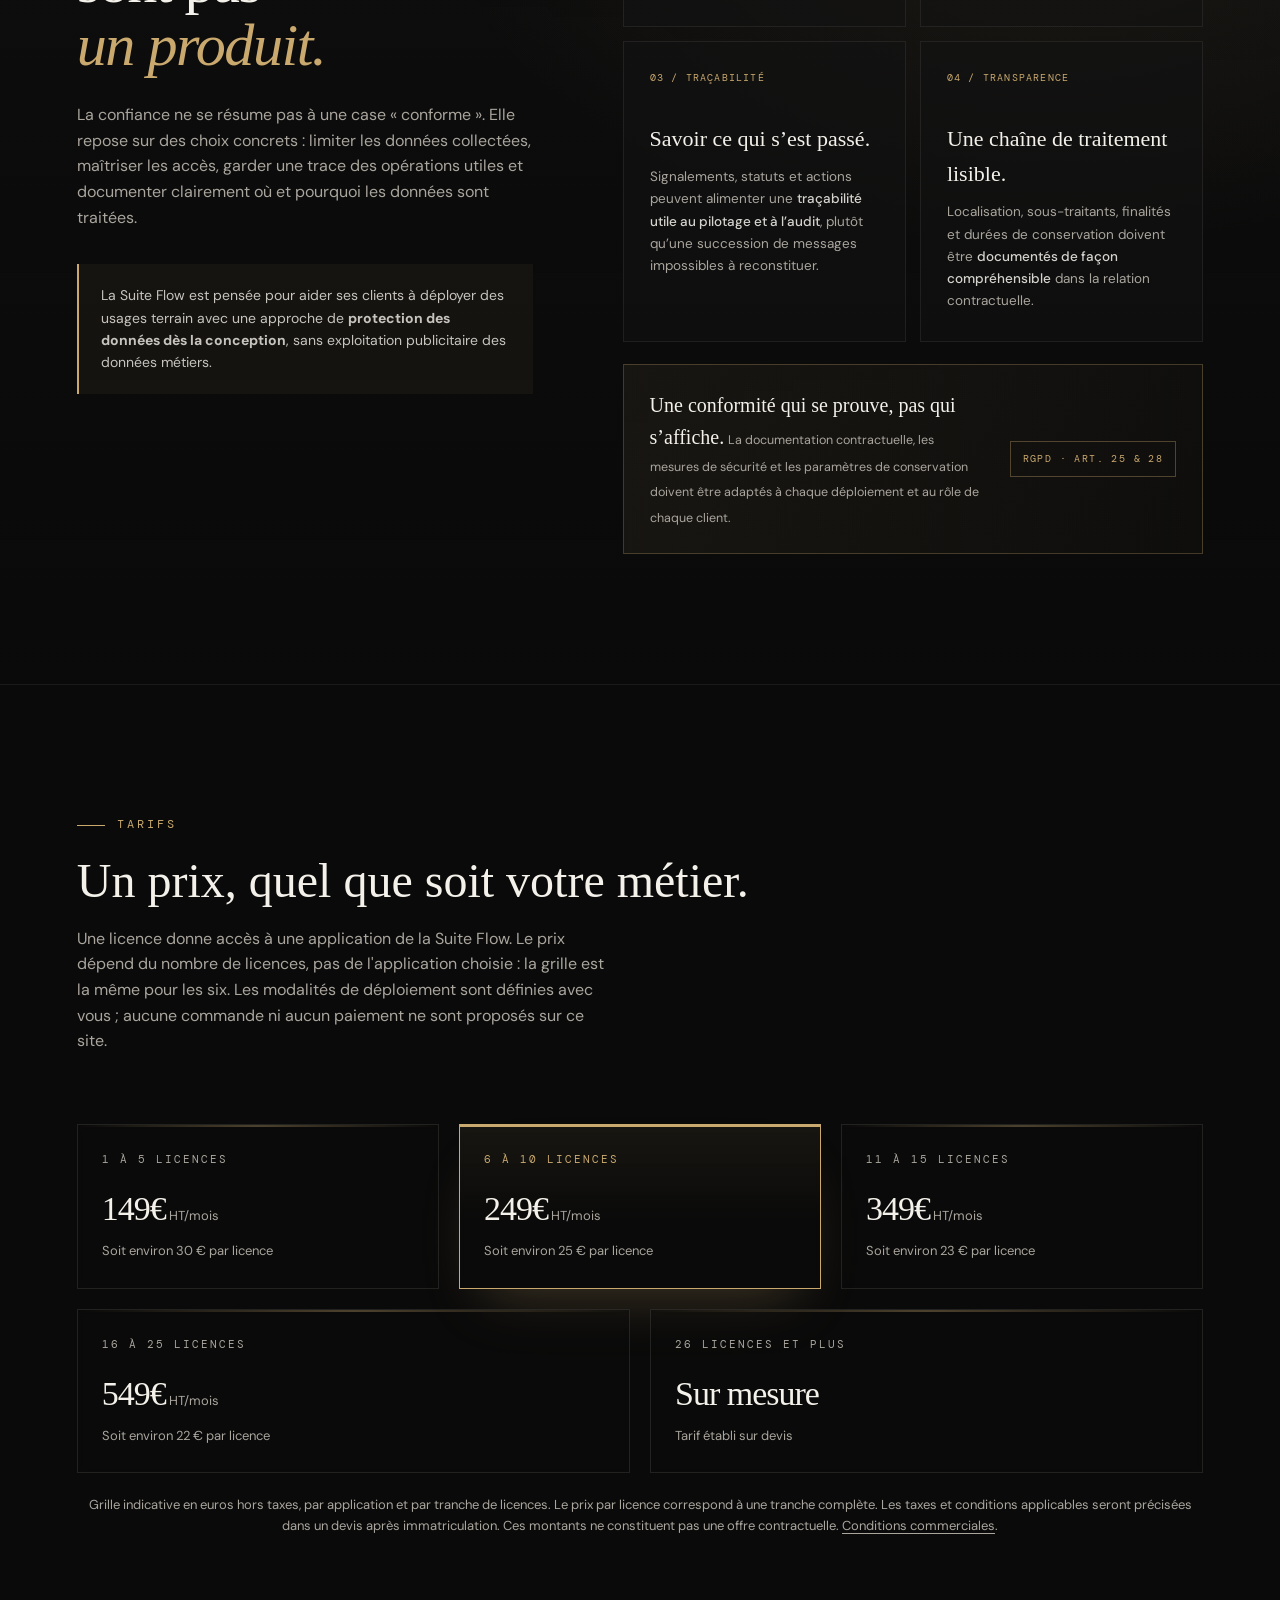
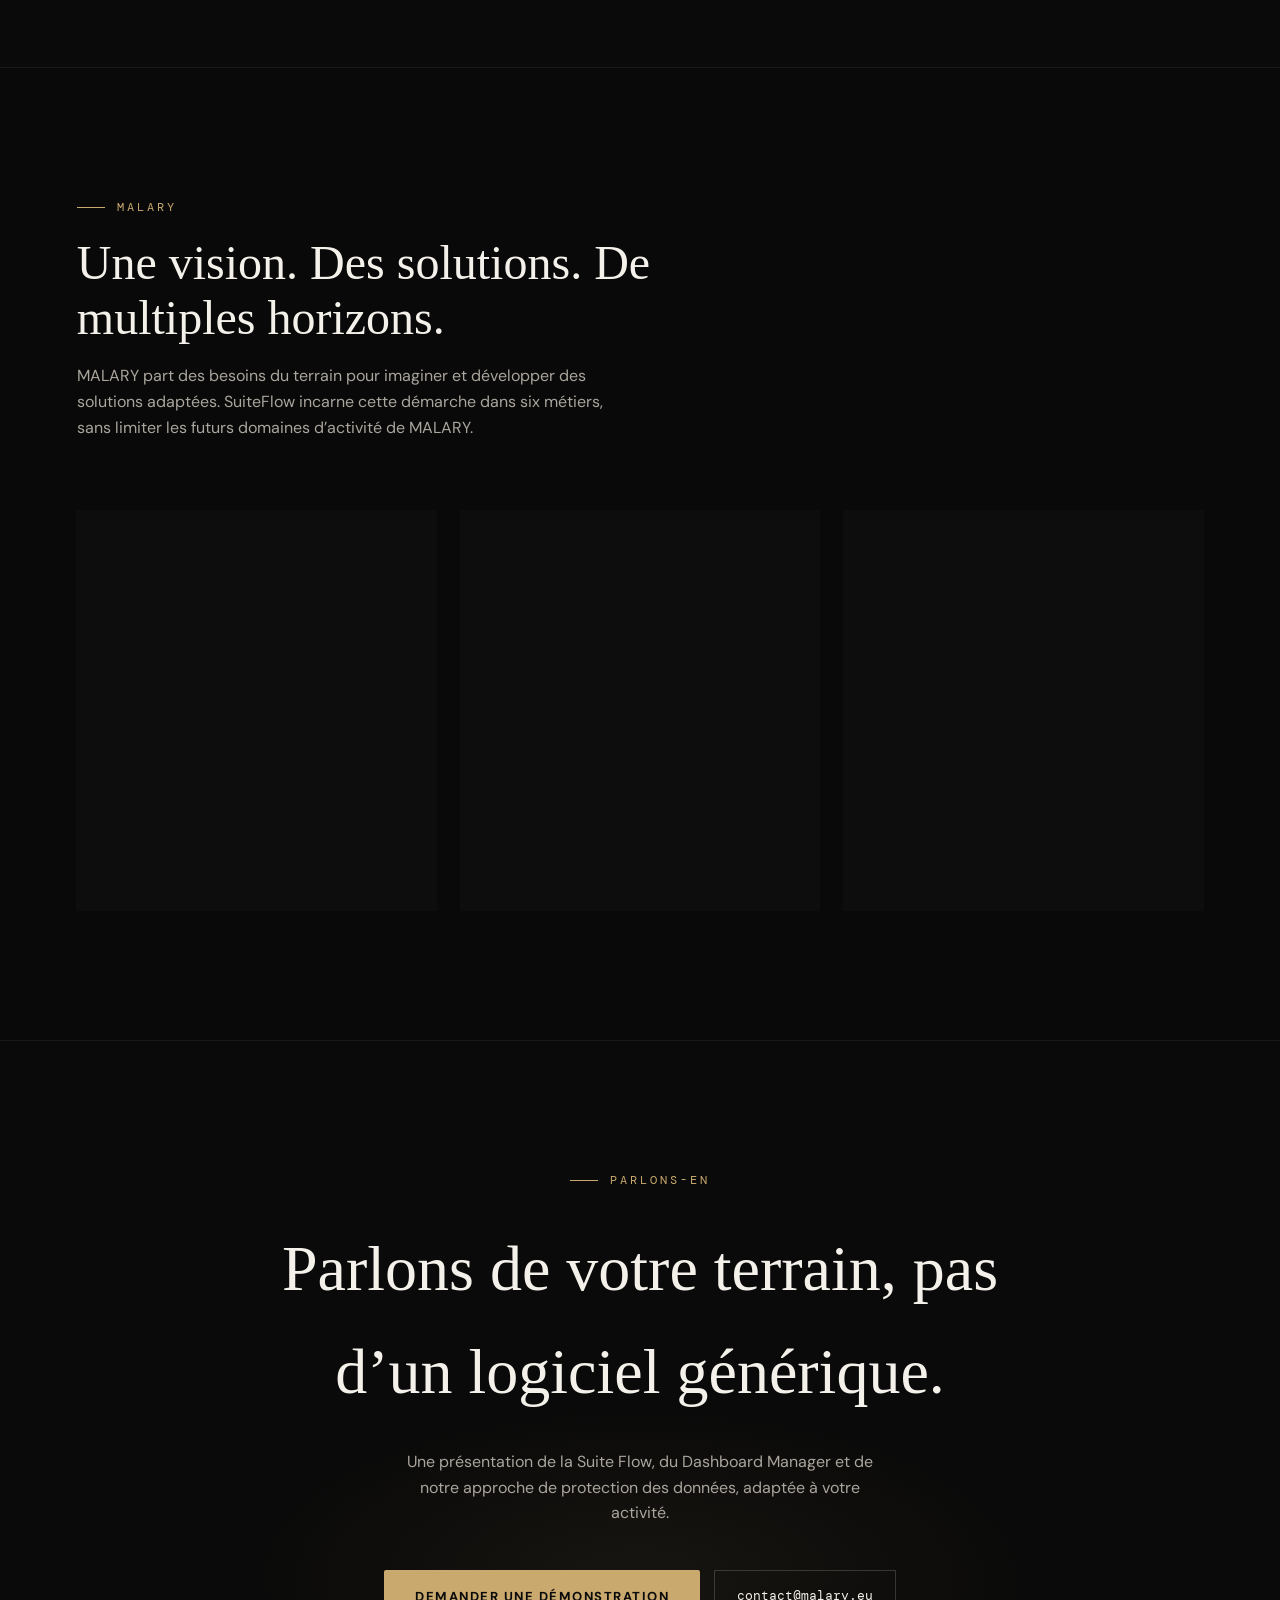
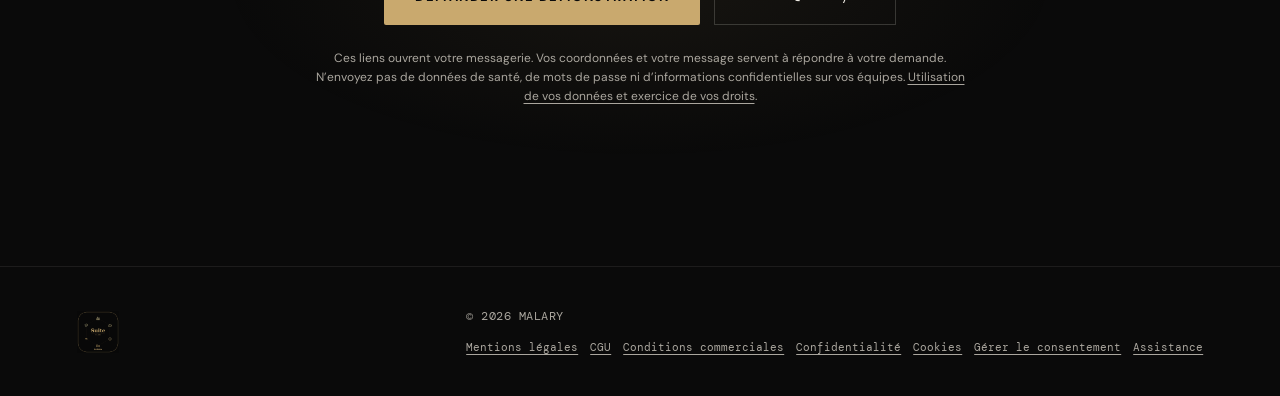
==== commit c08eb1d1: "Active la mesure d'audience publique sur consentement (site vitrine) - index.html : charge assets/tr" ====
--- a/index.html
+++ b/index.html
@@ -788,7 +788,7 @@
 
 <footer>
   <a href="#top" class="logo"><img src="assets/image-01.png" alt="Malary"></a>
-  <div class="meta">© 2026 MALARY <nav class="legal-links" aria-label="Informations légales"><a href="legal.html#ml">Mentions légales</a><a href="legal.html#cgu">CGU</a><a href="legal.html#cgv">Conditions commerciales</a><a href="legal.html#rgpd">Confidentialité</a><a href="legal.html#cookies">Cookies</a><a href="support.html">Assistance</a></nav></div>
+  <div class="meta">© 2026 MALARY <nav class="legal-links" aria-label="Informations légales"><a href="legal.html#ml">Mentions légales</a><a href="legal.html#cgu">CGU</a><a href="legal.html#cgv">Conditions commerciales</a><a href="legal.html#rgpd">Confidentialité</a><a href="legal.html#cookies">Cookies</a><a href="#" class="legal-manage-consent" onclick="if(window.malaryConsent){window.malaryConsent.withdraw();}return false;">Gérer le consentement</a><a href="support.html">Assistance</a></nav></div>
 </footer>
 
 <script>
@@ -923,5 +923,8 @@
   selectSector('alert', false);
 </script>
 
+<!-- Mesure d'audience privacy-first : ne charge RIEN avant consentement (banniere Accepter/Refuser), site normal si refus, retrait possible. -->
+<script type="module" src="assets/tracker.js"></script>
+
 </body>
 </html>
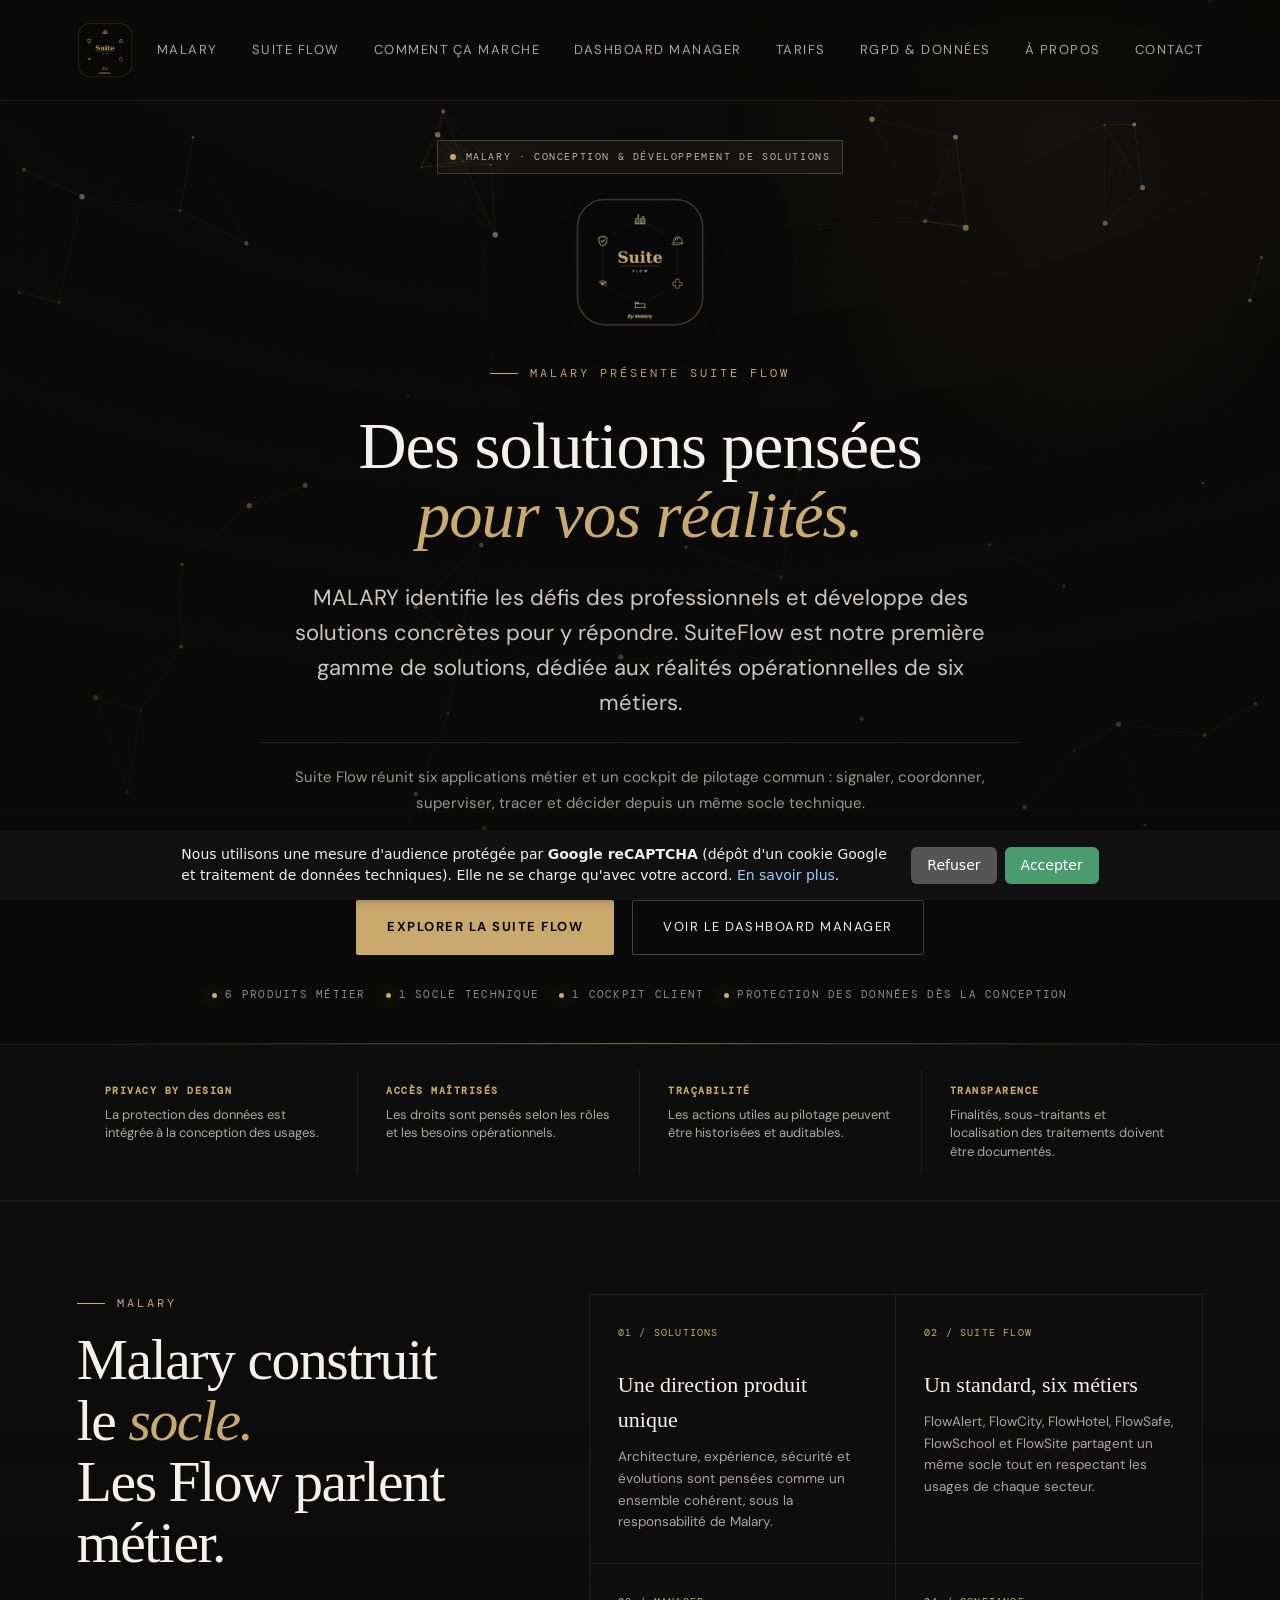
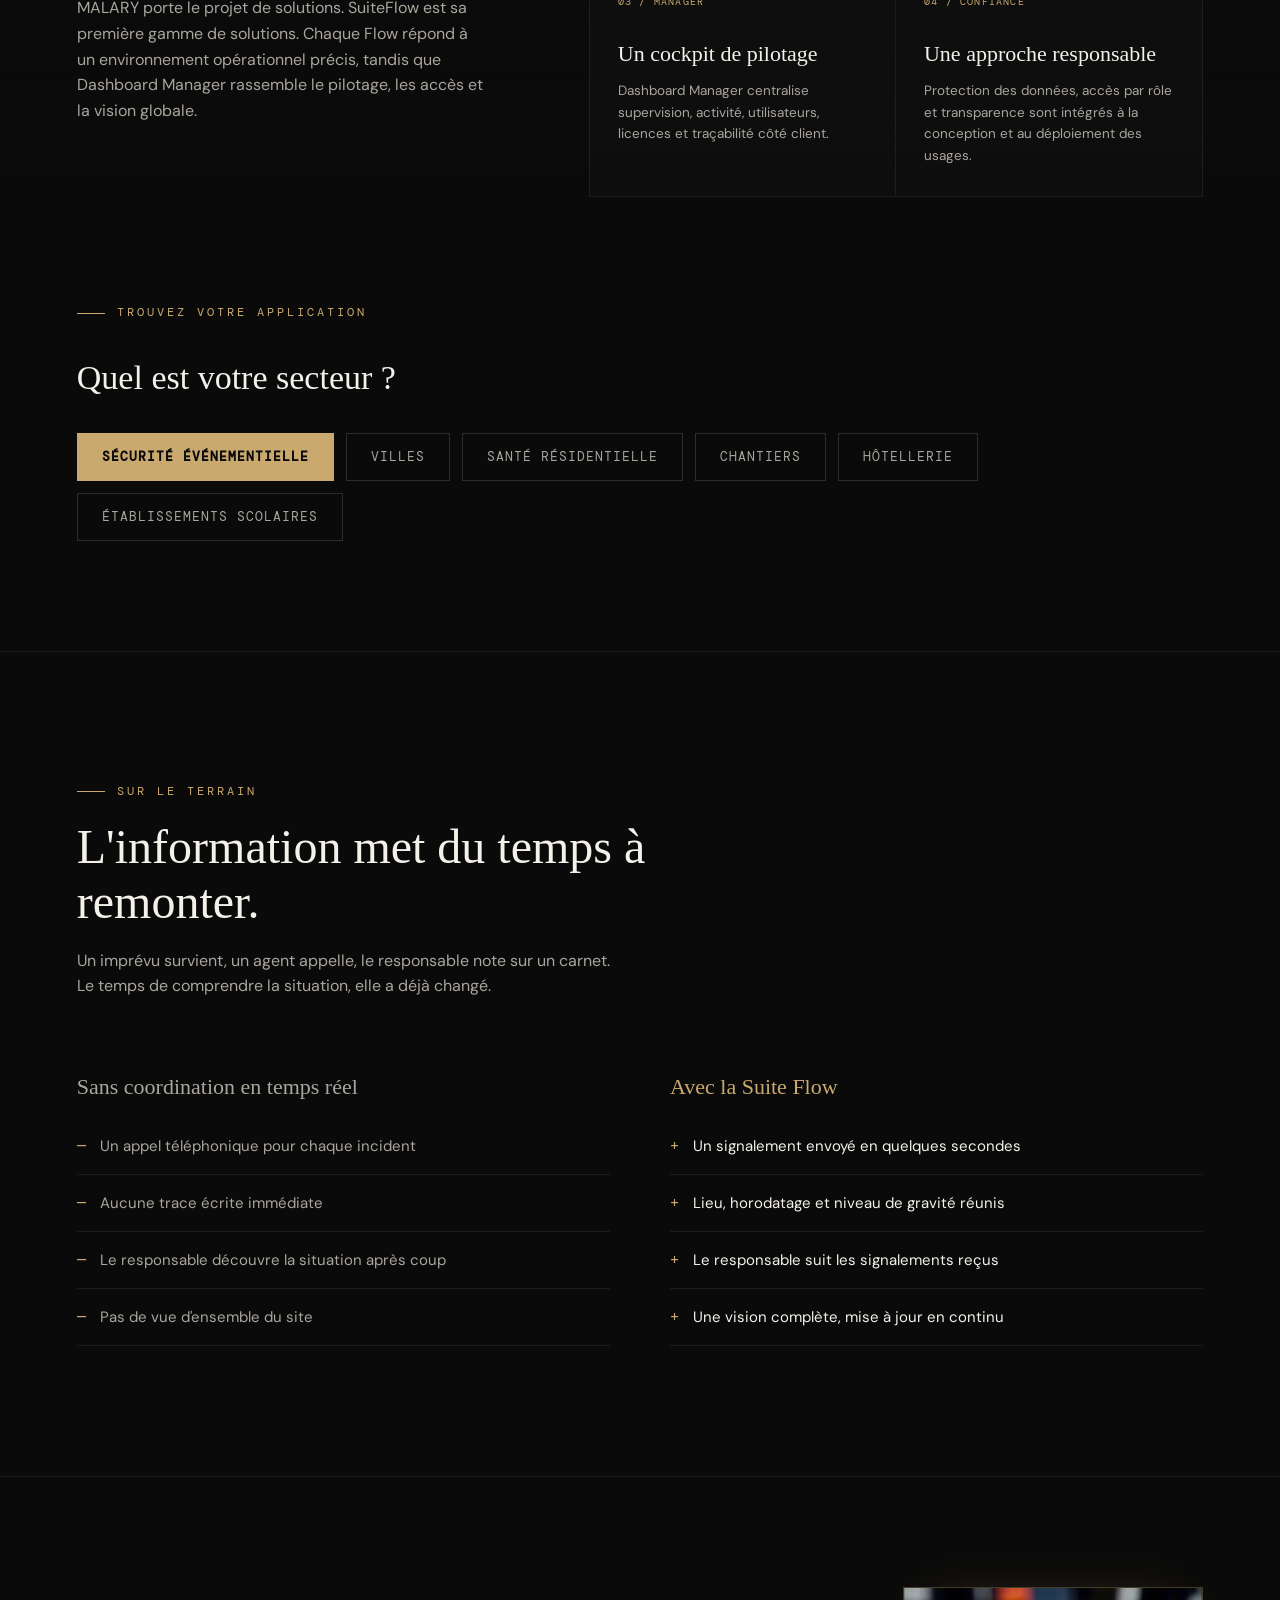
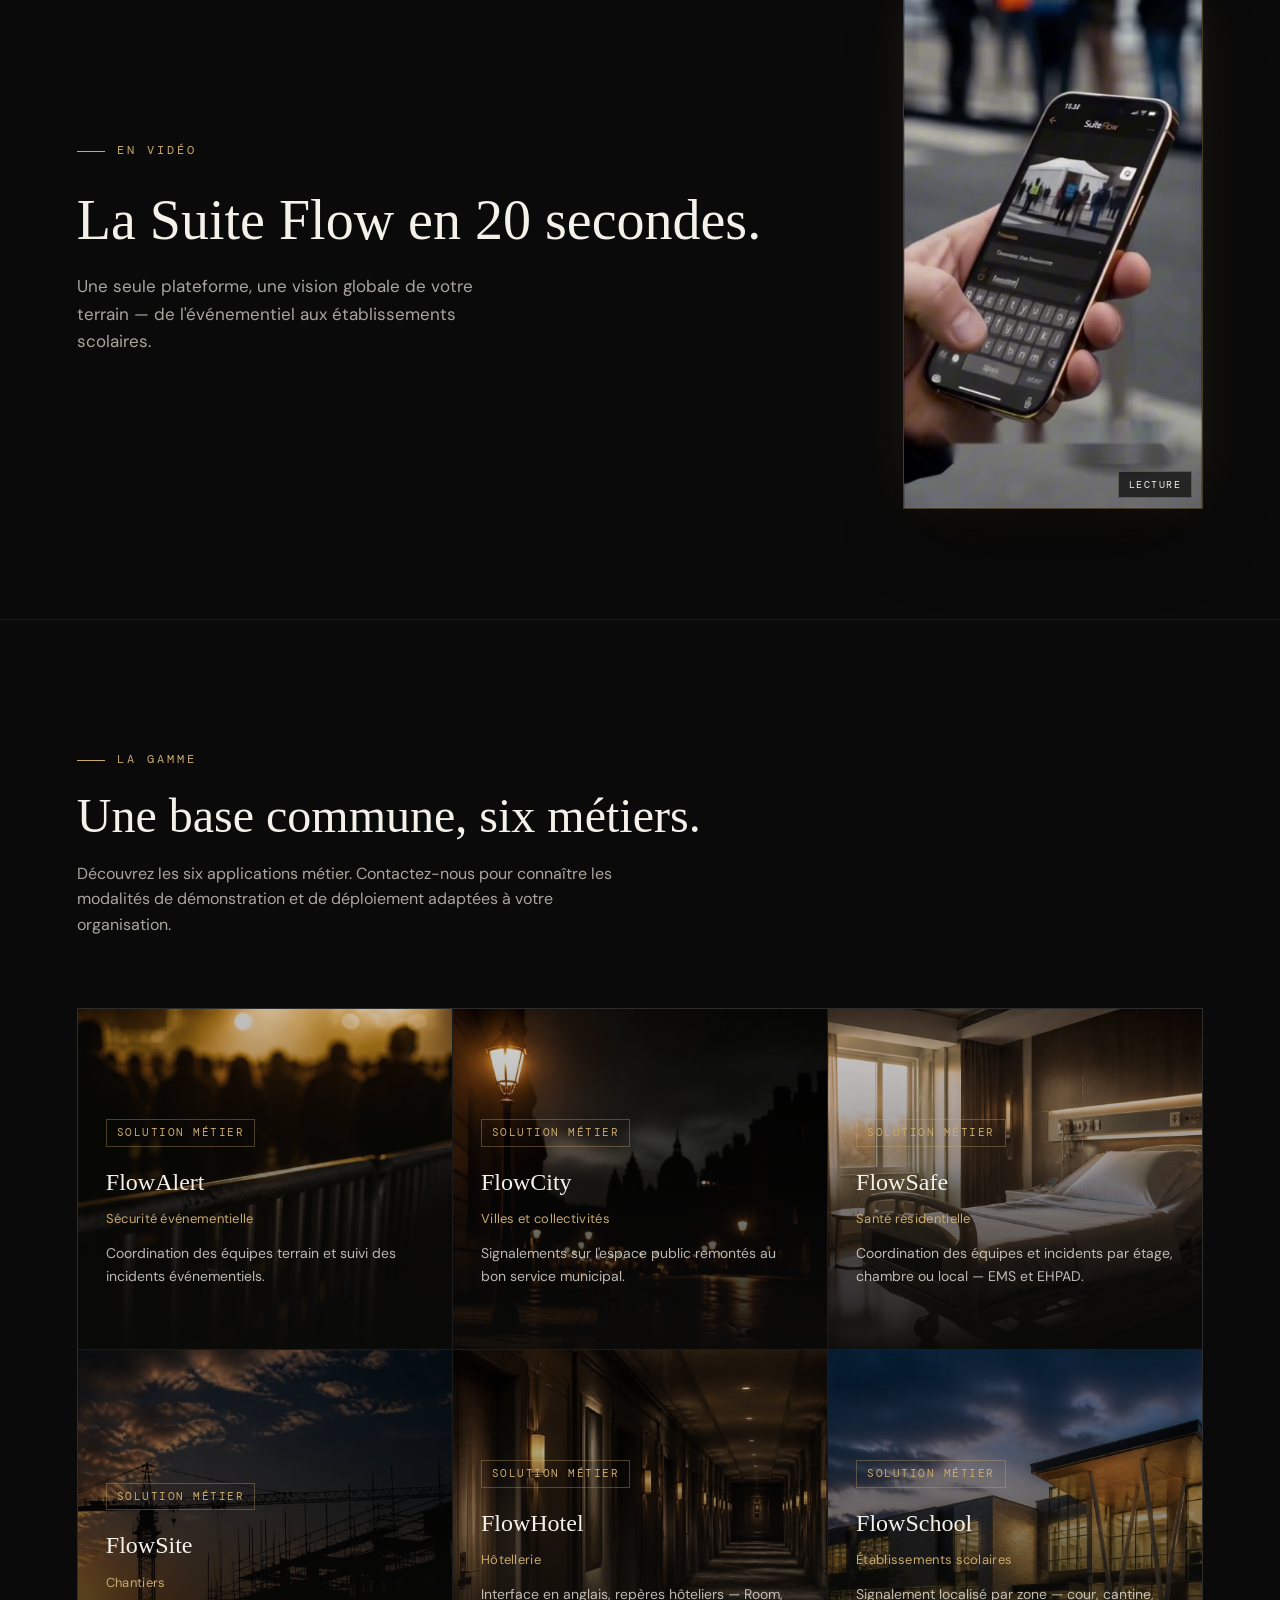
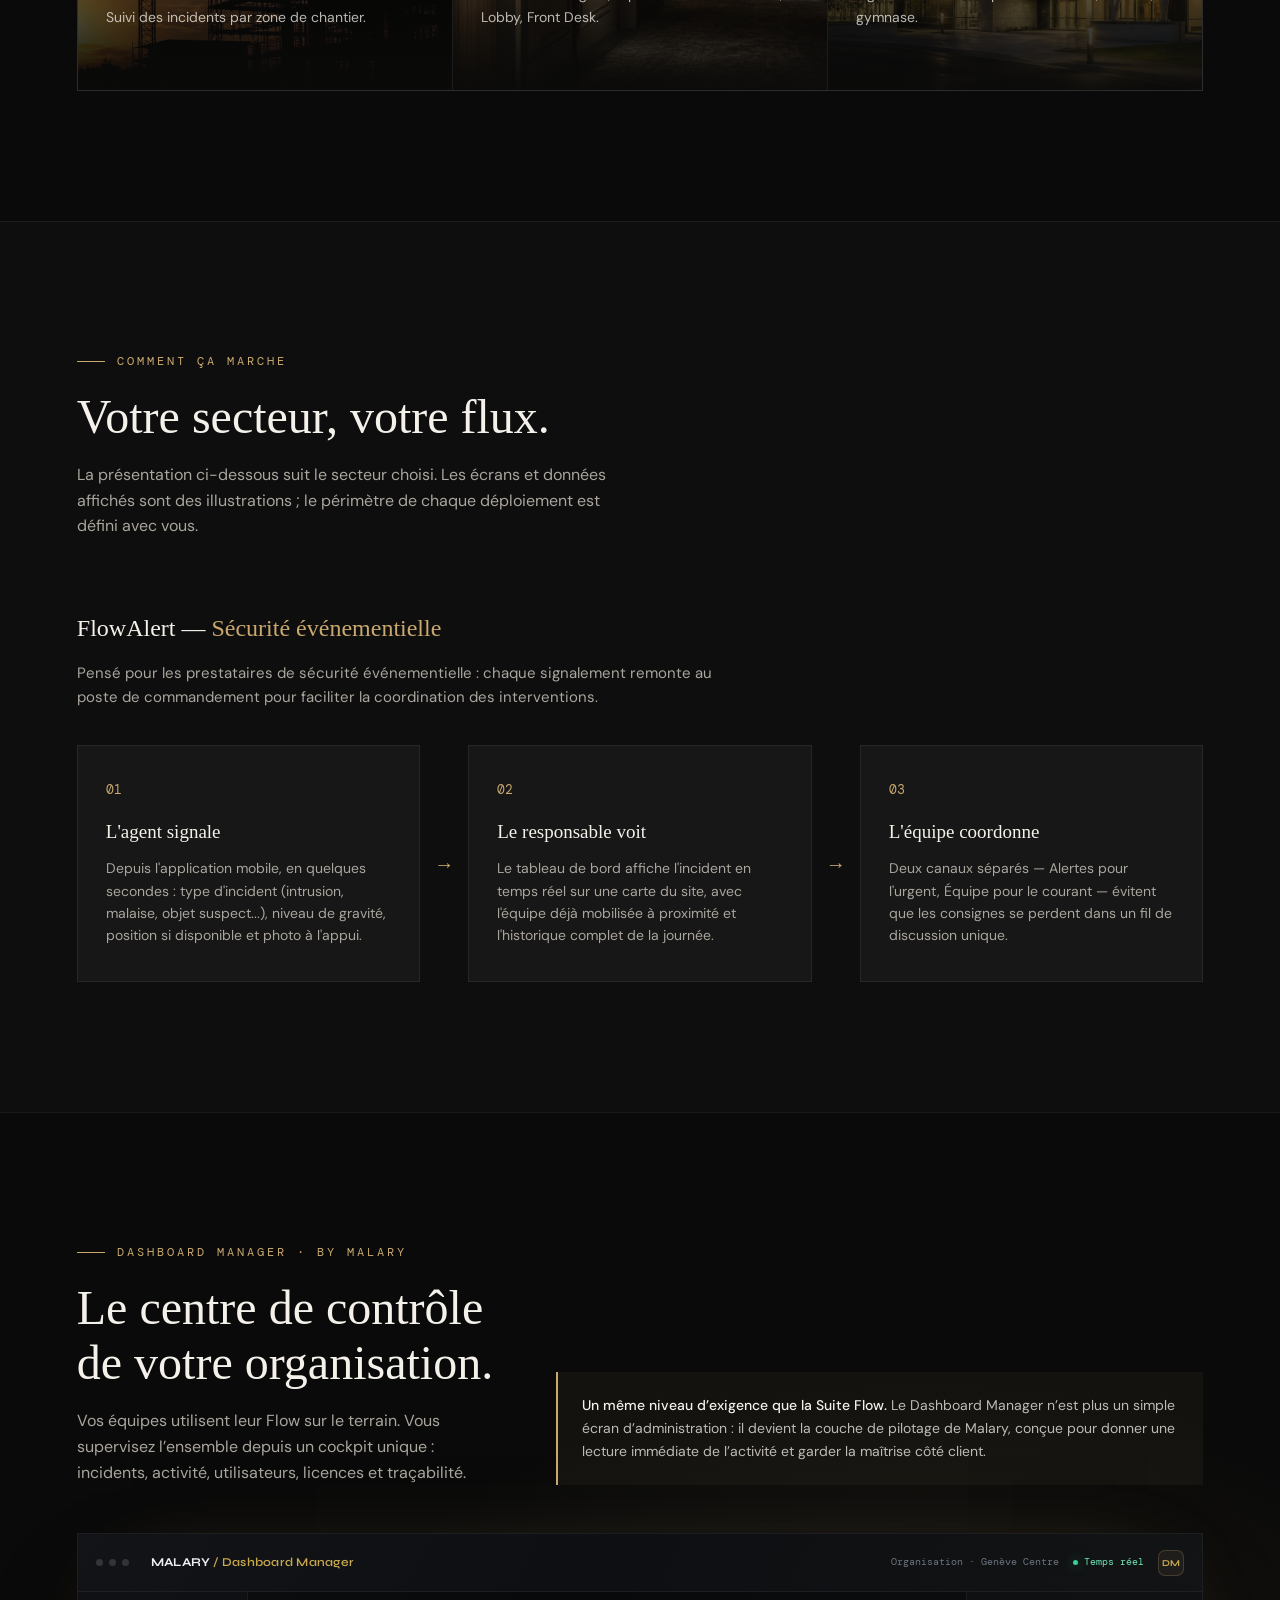
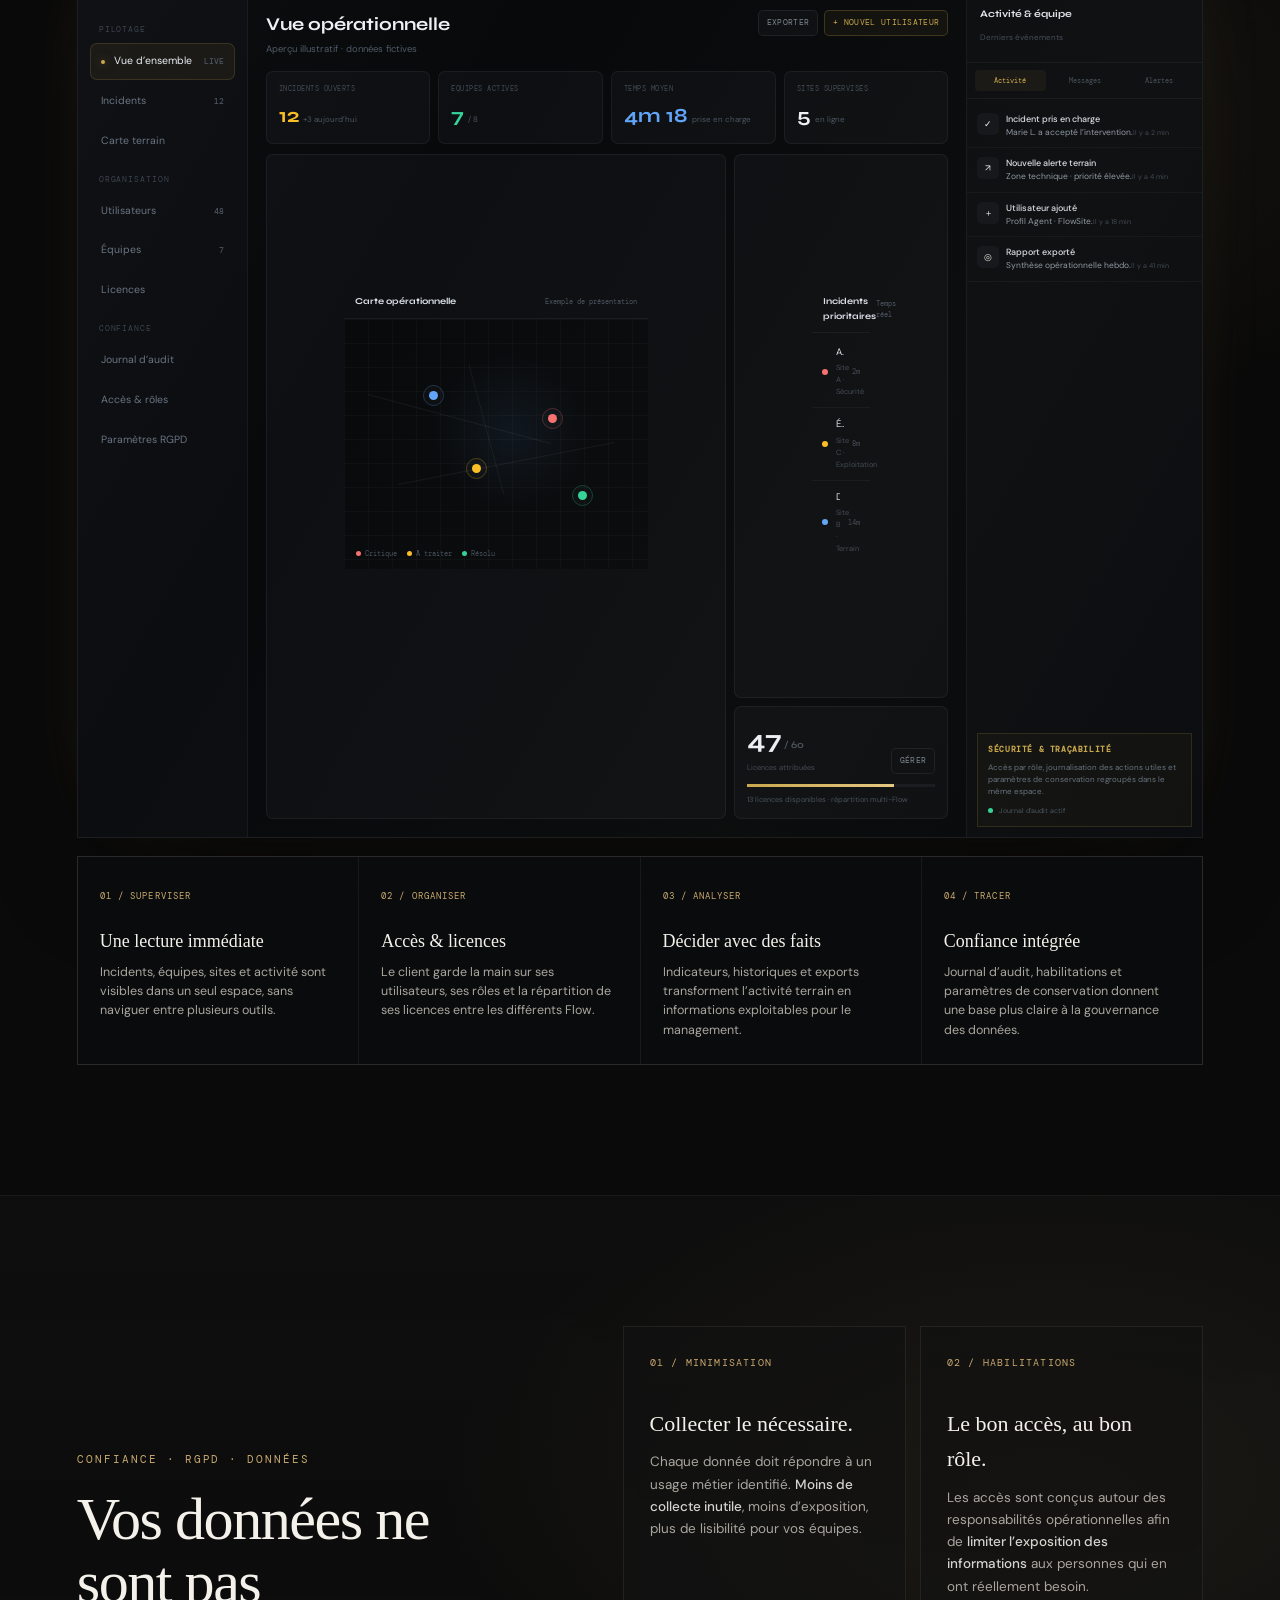
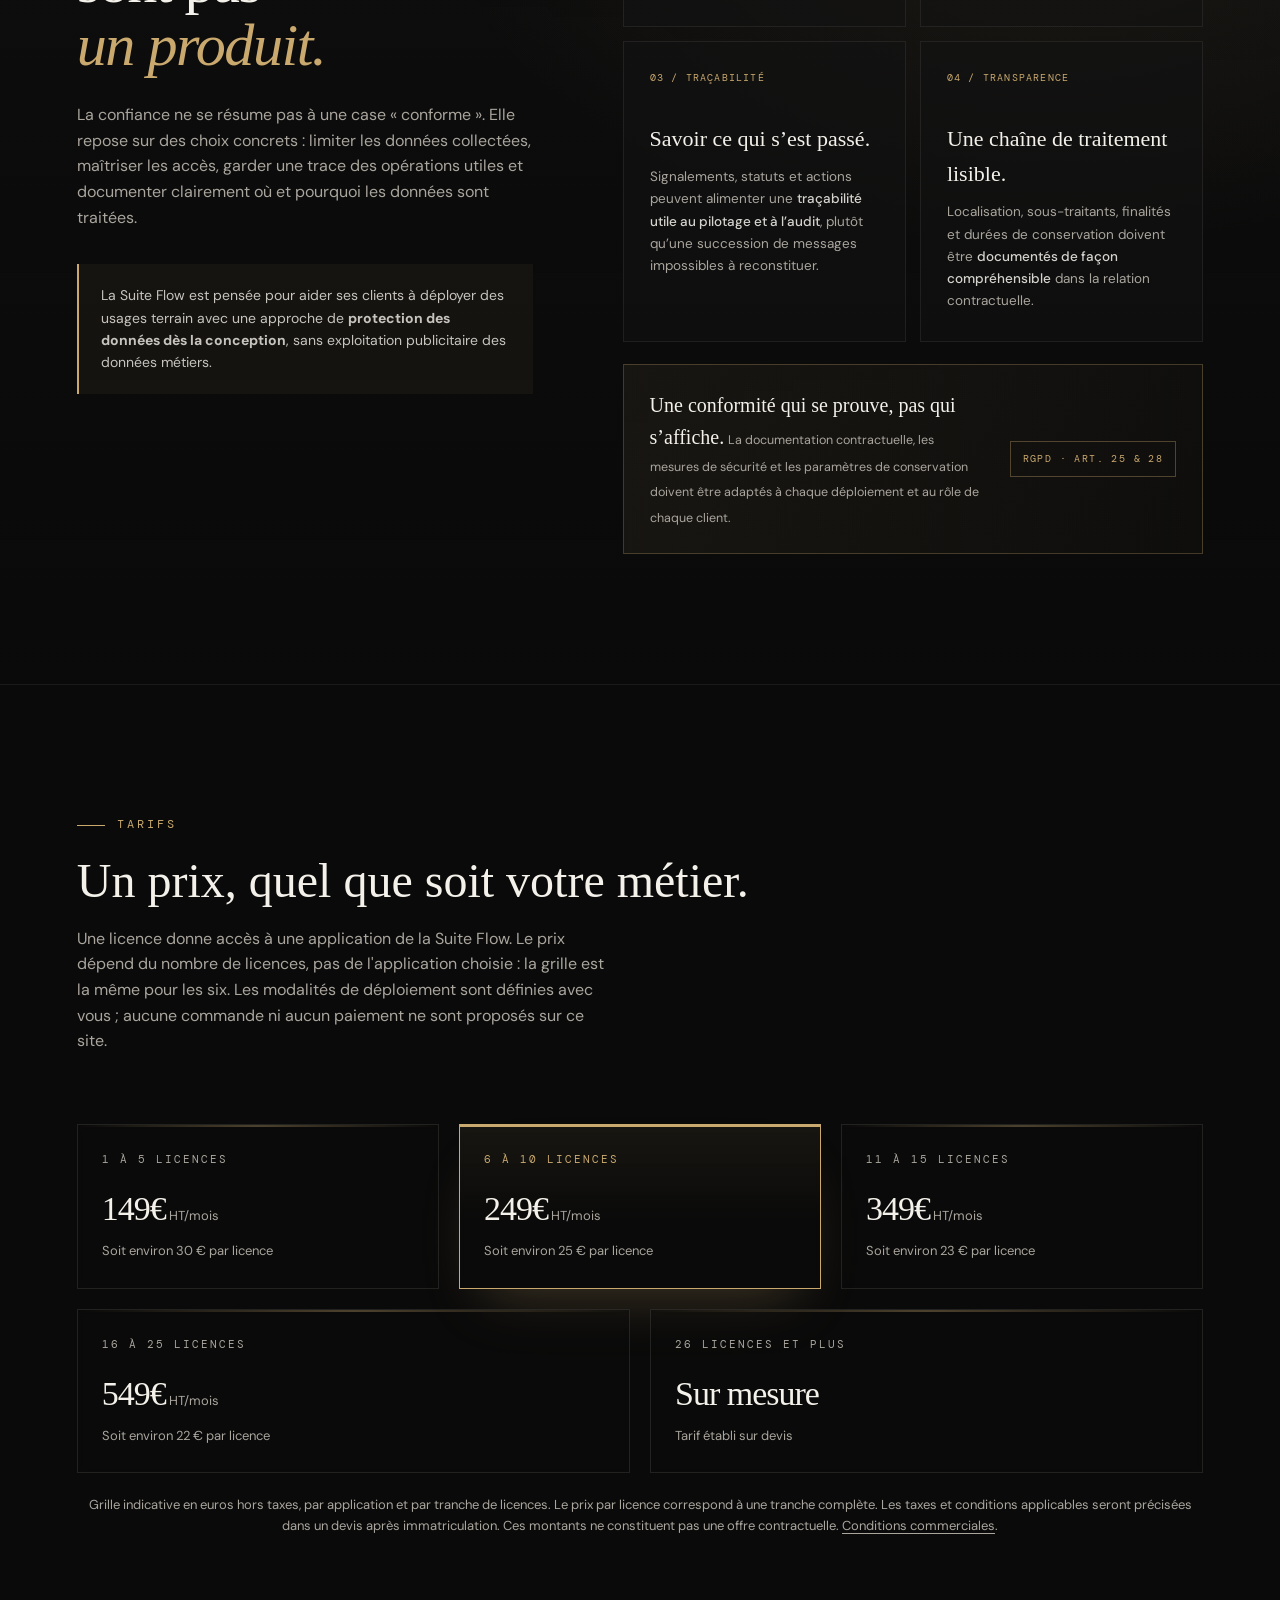
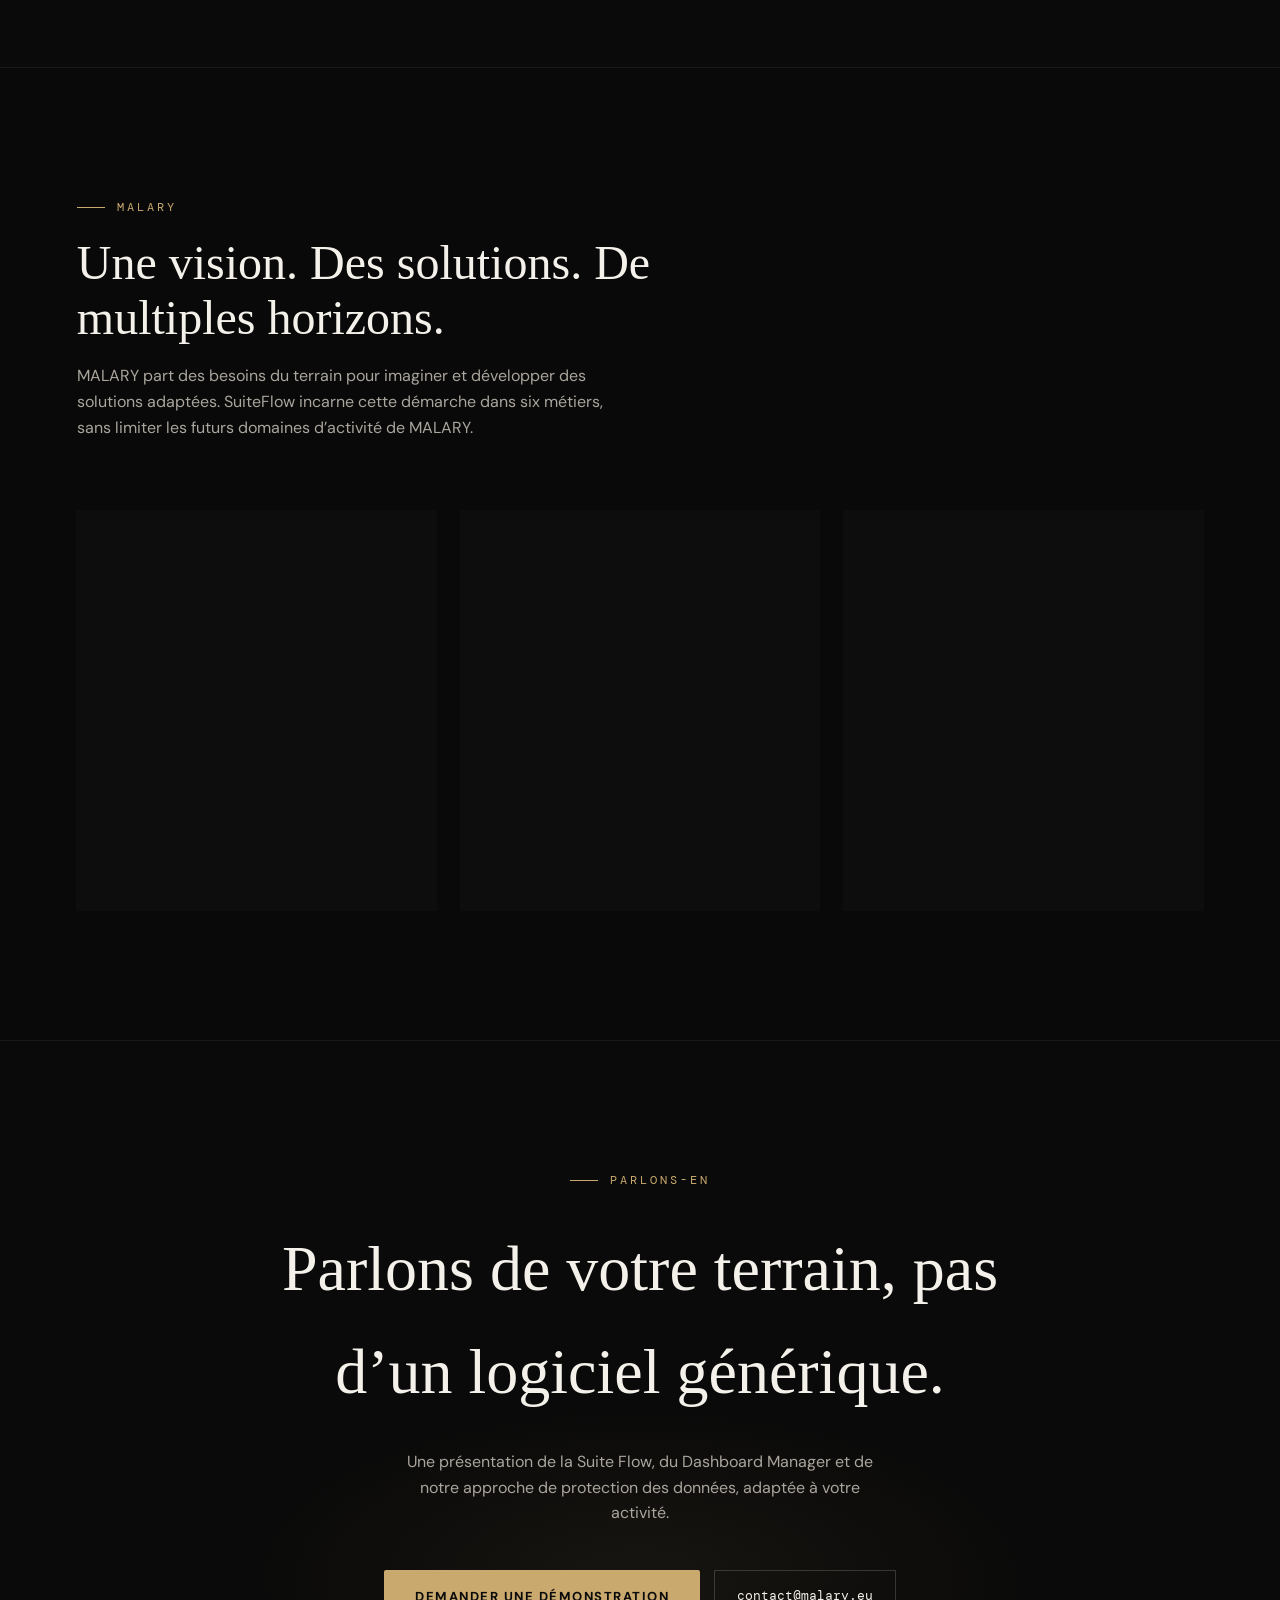
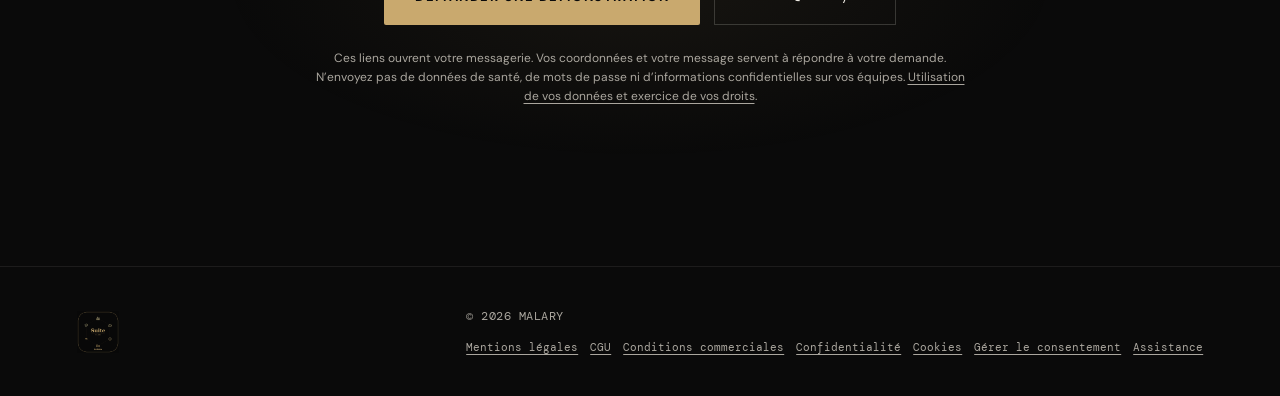
==== commit 2e163b40: "Corrige l'erreur JS du selecteur de Flow (dm-brand-name supprime) selectSector ecrivait innerHTML su" ====
--- a/index.html
+++ b/index.html
@@ -894,7 +894,7 @@
       el.querySelector('.s-title').textContent = d.steps[i].t;
       el.querySelector('.s-desc').textContent = d.steps[i].d;
     });
-    document.getElementById('dm-brand-name').innerHTML = d.name + ' — <span>Manager</span>';
+    var dmBrand = document.getElementById('dm-brand-name'); if (dmBrand) dmBrand.innerHTML = d.name + ' — <span>Manager</span>';
     document.querySelectorAll('#sectorBar button').forEach(b=>{b.classList.toggle('active', b.dataset.id===id);b.setAttribute('aria-pressed', String(b.dataset.id===id));});
     document.querySelectorAll('.flow-card').forEach(c=>{c.classList.toggle('highlight', c.dataset.id===id);c.setAttribute('aria-pressed', String(c.dataset.id===id));});
     if(scroll){ document.getElementById('suite-flow').scrollIntoView({behavior:'smooth', block:'start'}); }
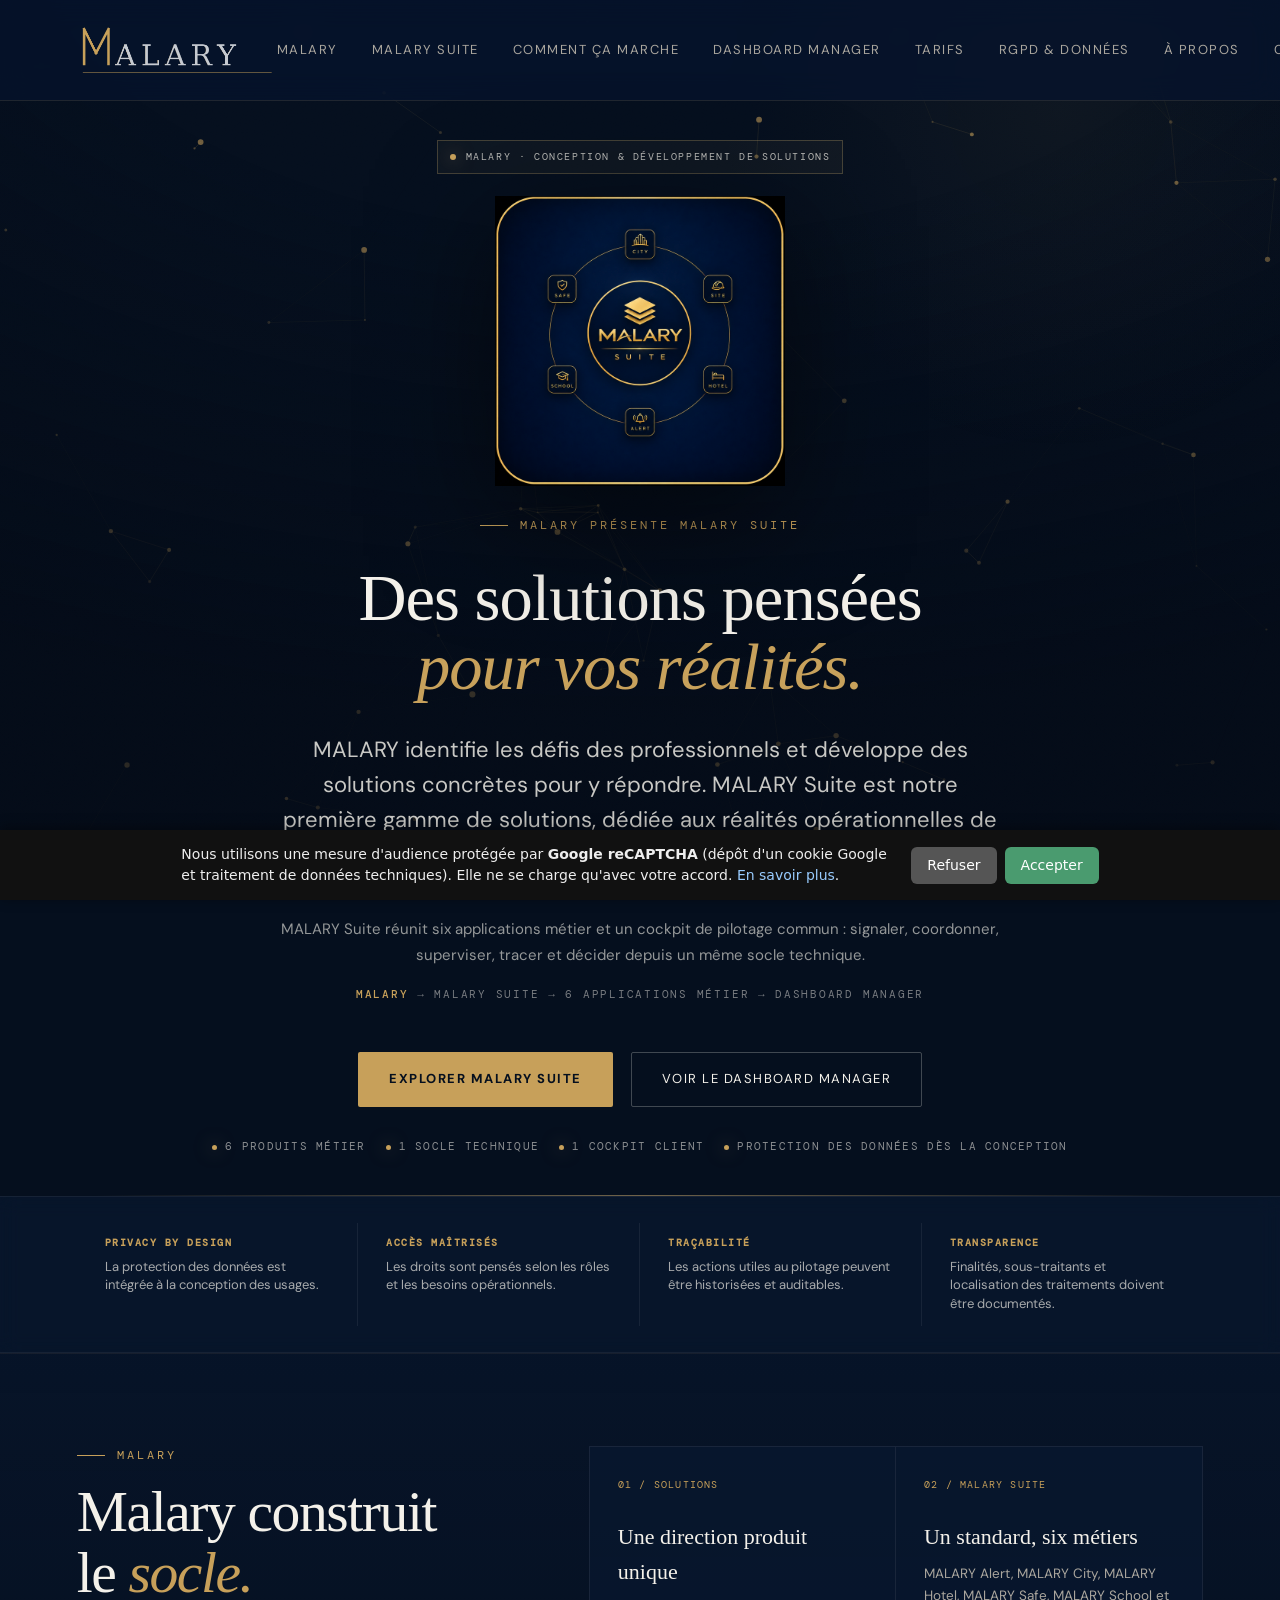
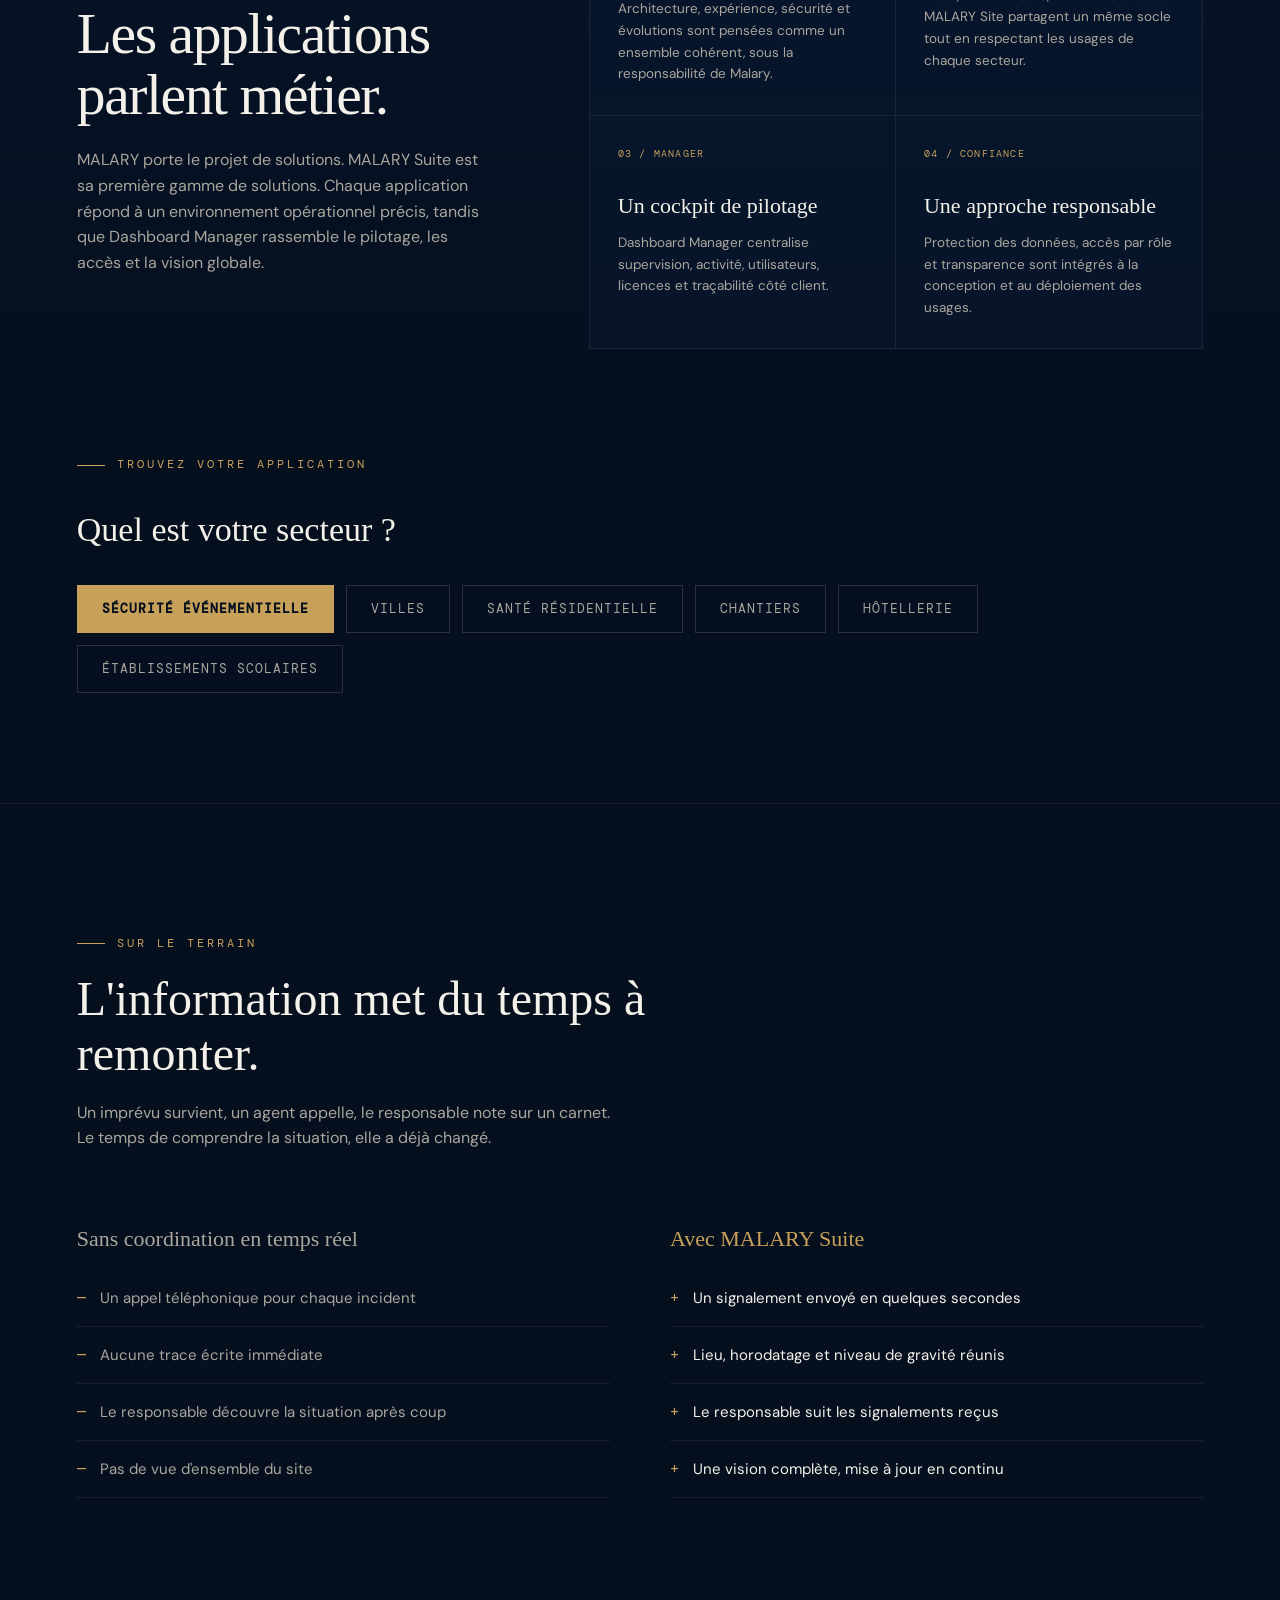
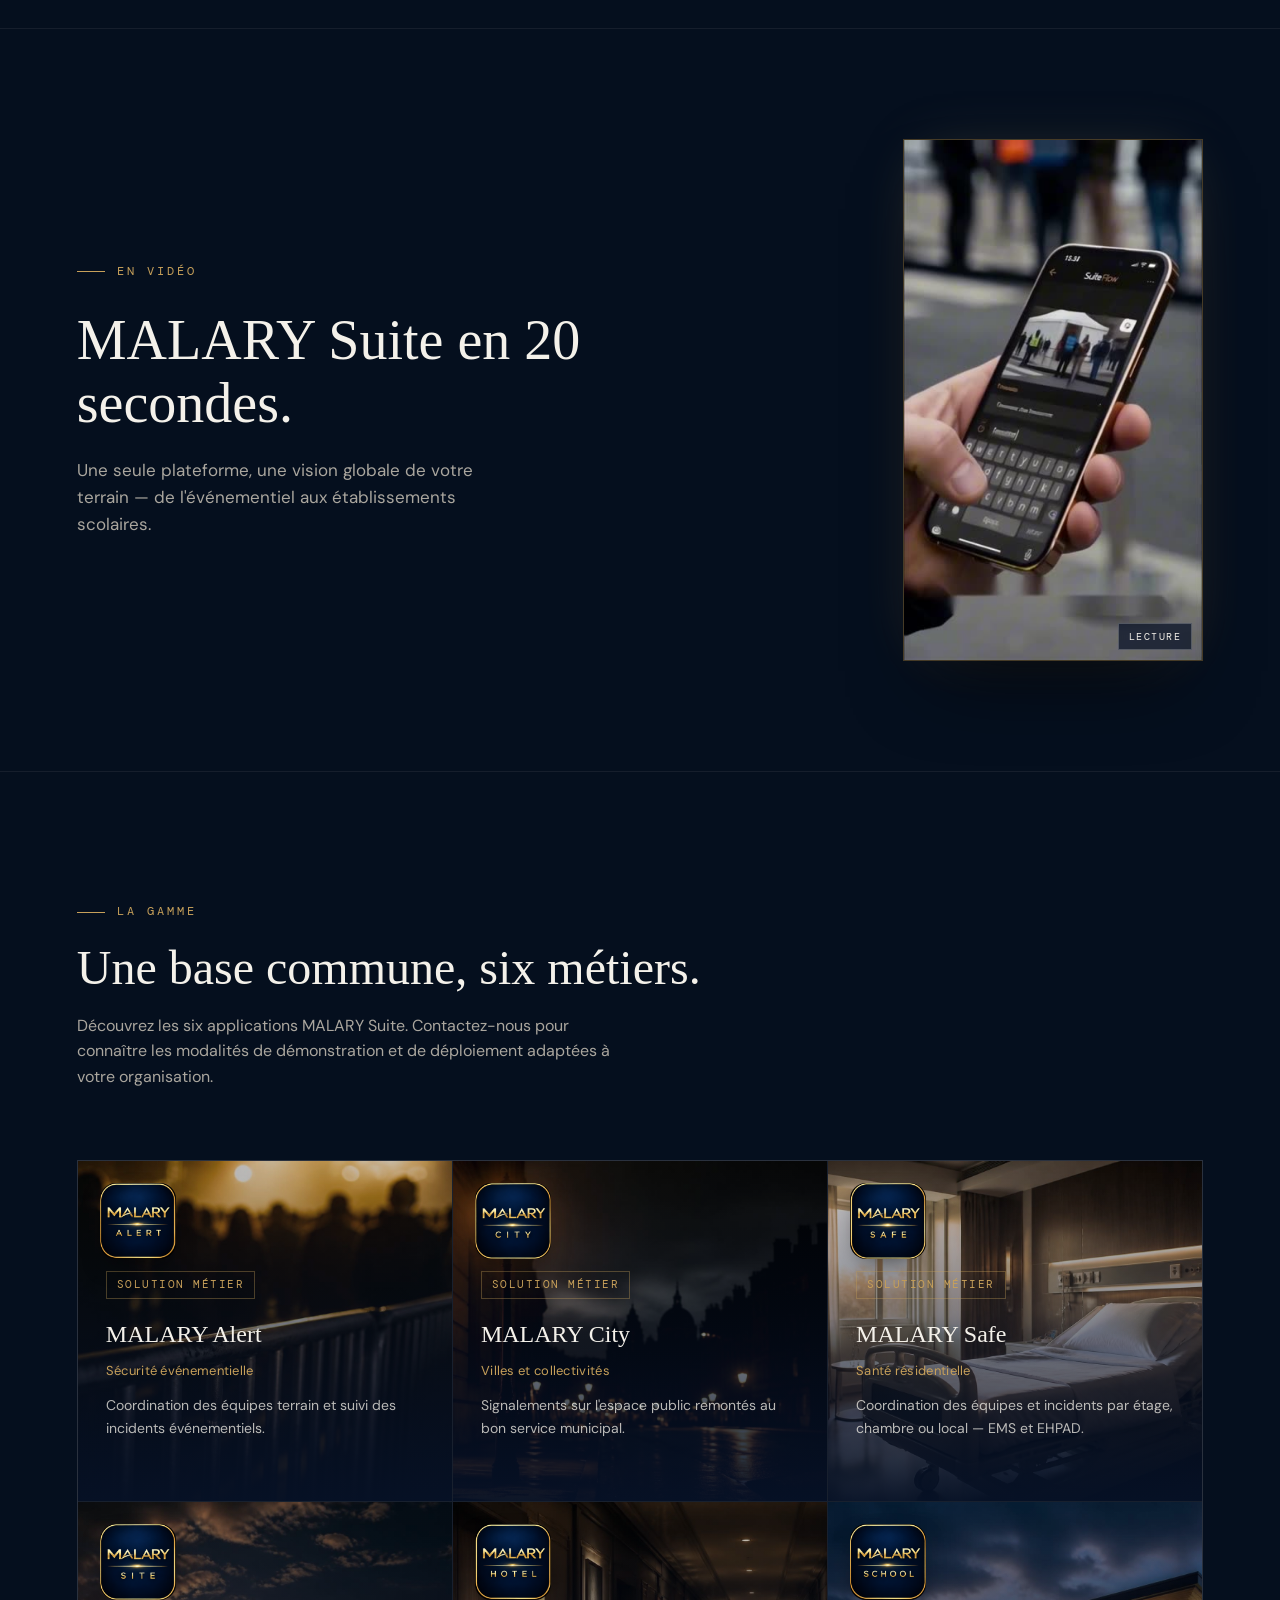
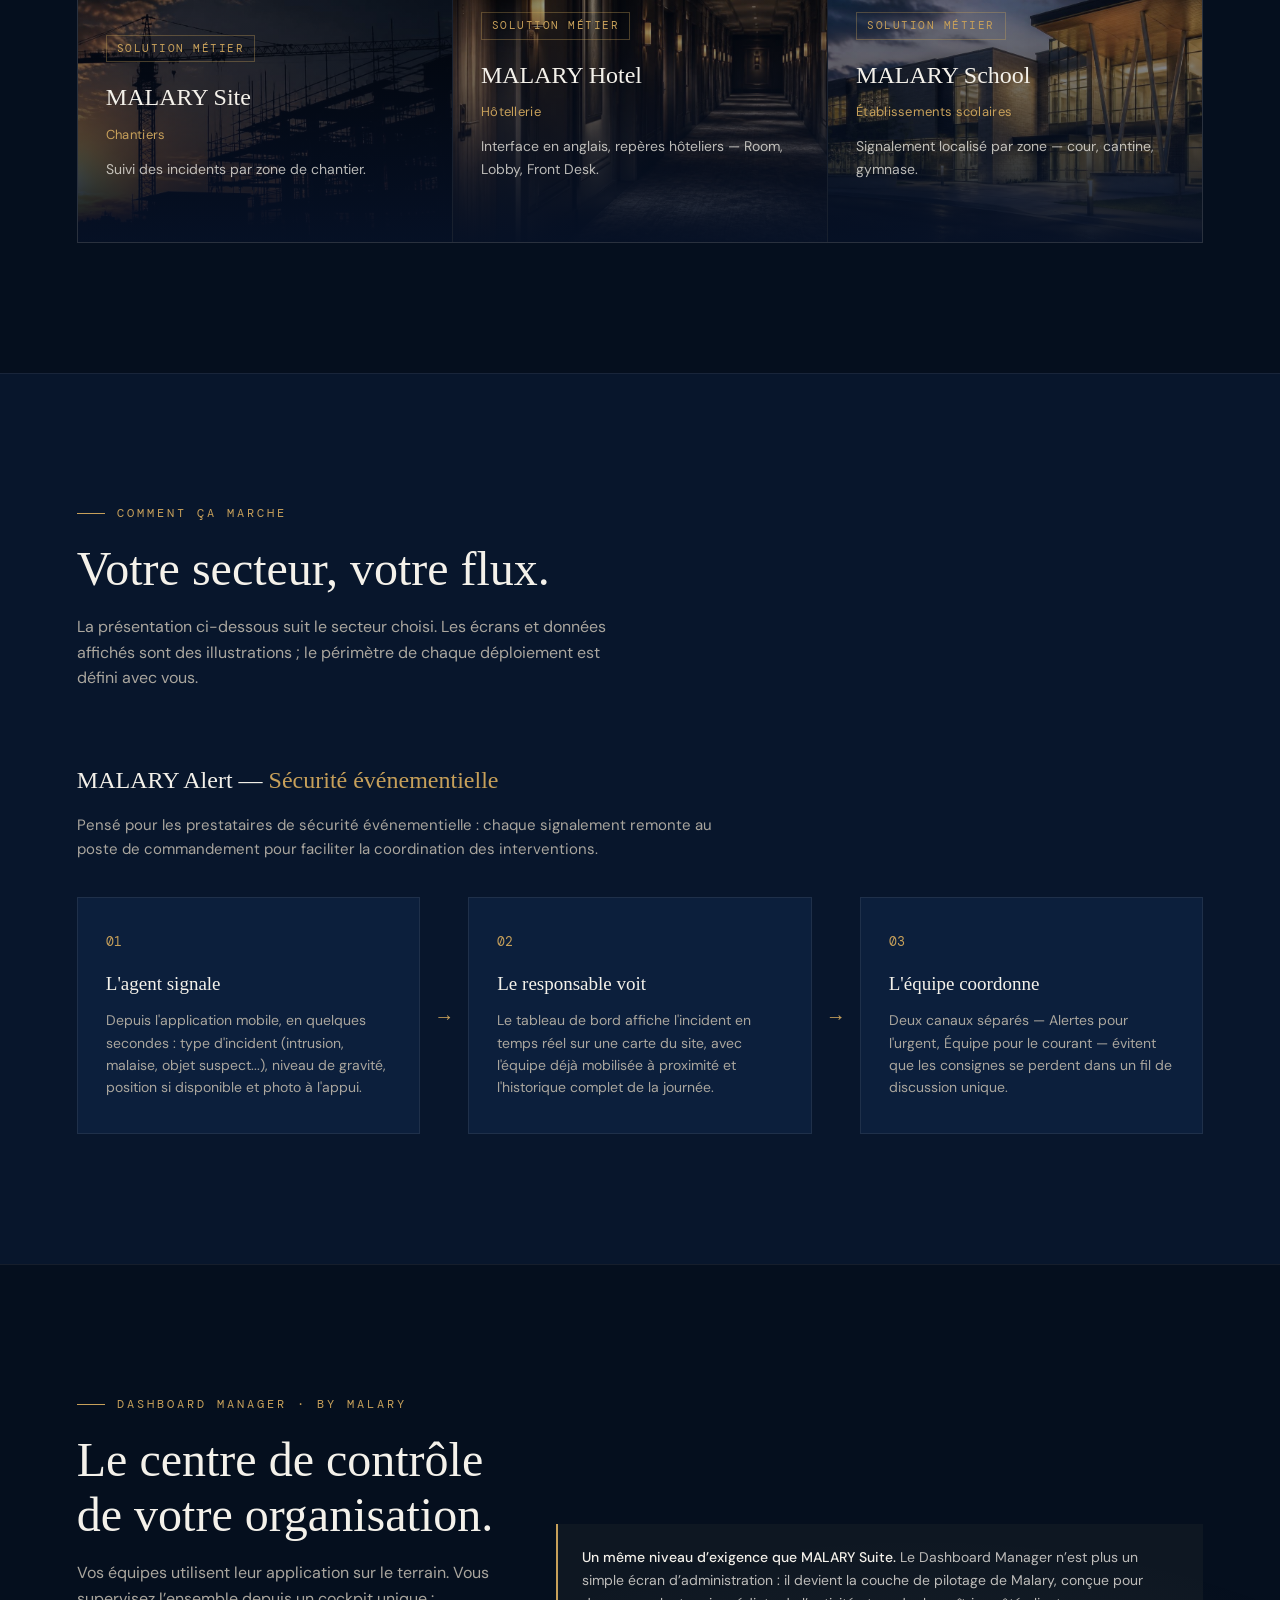
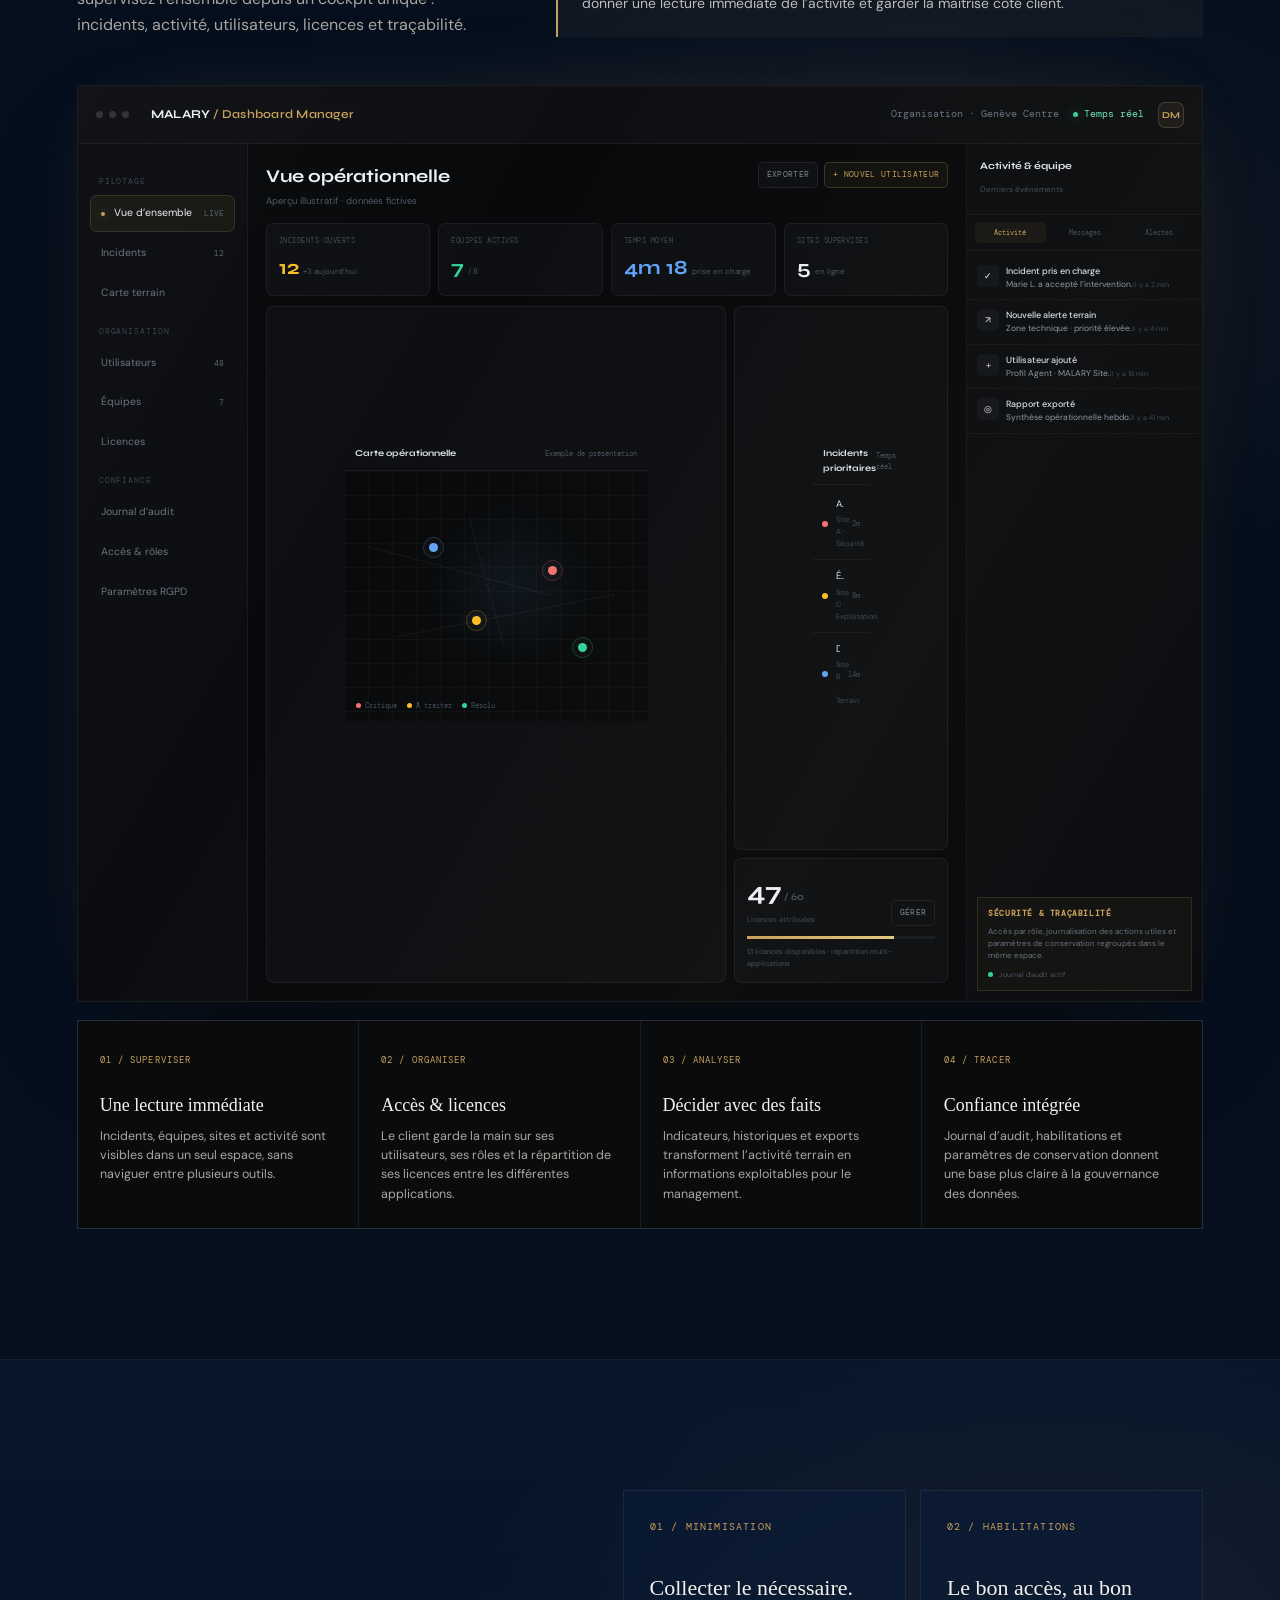
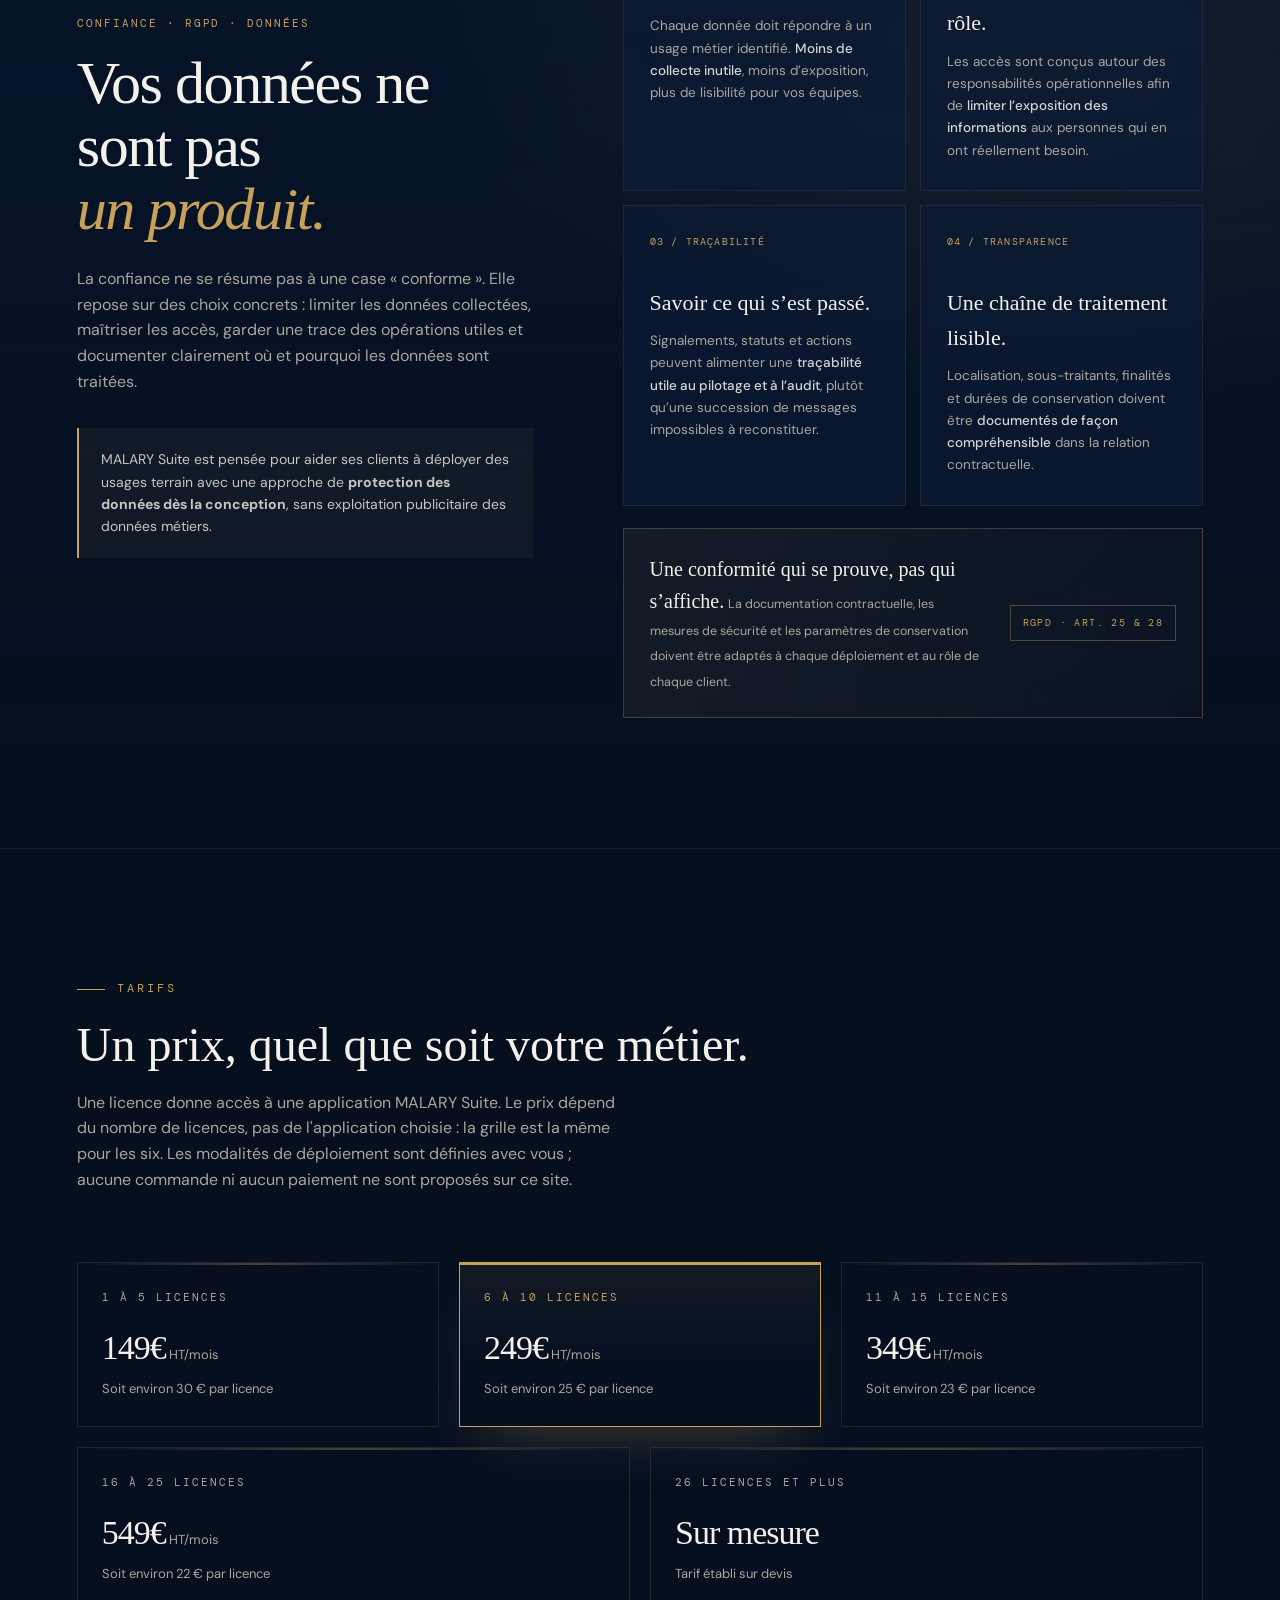
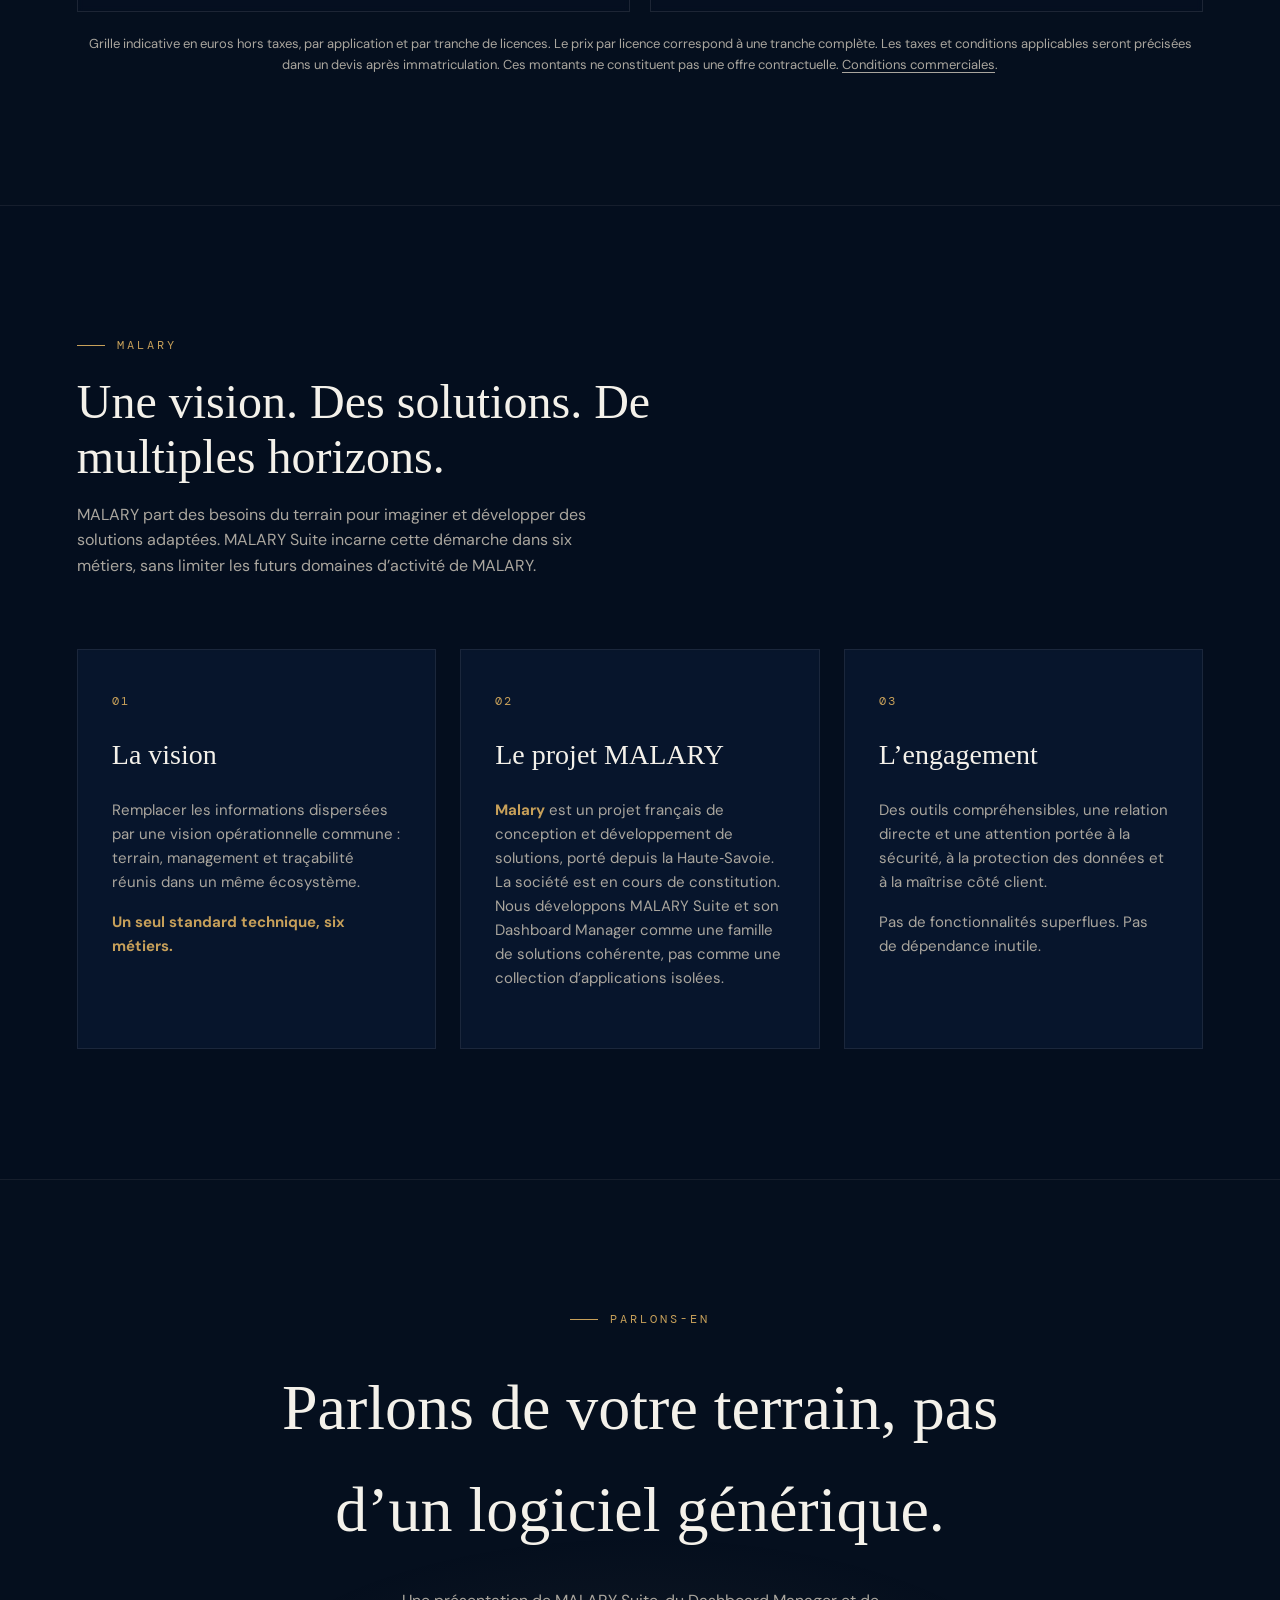
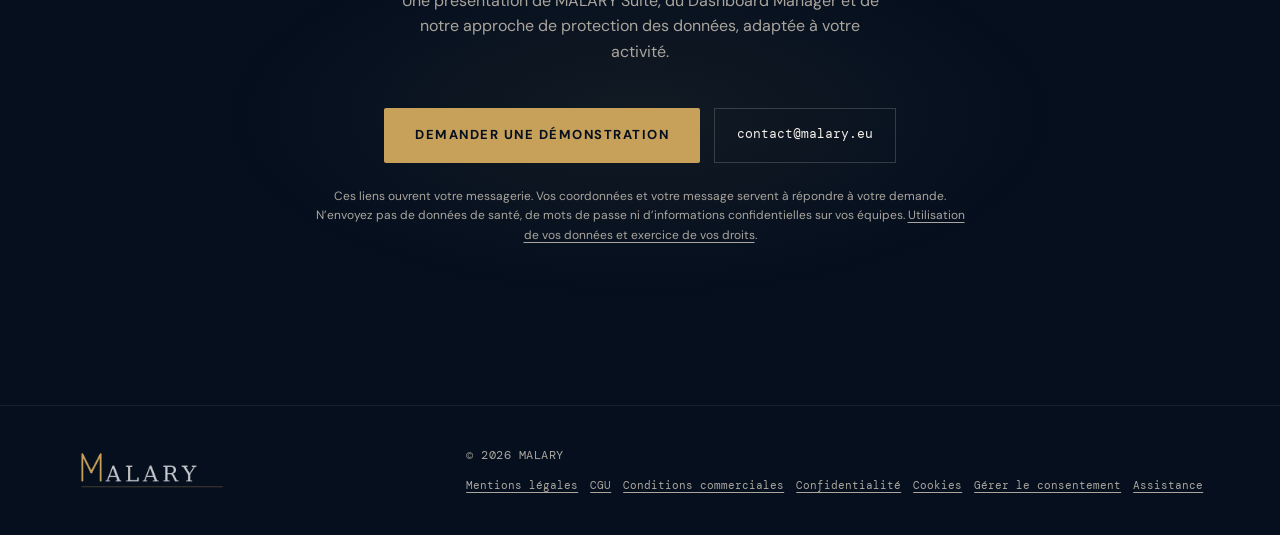
==== commit a9aaf8bd: "Rebranding MALARY SUITE du site vitrine (local, non deploye) - Suite Flow/SuiteFlow -> MALARY Suite " ====
--- a/index.html
+++ b/index.html
@@ -5,20 +5,21 @@
 <meta name="viewport" content="width=device-width, initial-scale=1.0">
 <title>Malary — Conception et développement de solutions</title>
 <link rel="canonical" href="https://malary.eu/">
-<meta name="theme-color" content="#0A0A0A">
+<meta name="theme-color" content="#081A35">
 <meta property="og:type" content="website">
 <meta property="og:locale" content="fr_FR">
 <meta property="og:title" content="MALARY — Des solutions pensées pour vos réalités">
-<meta property="og:description" content="Découvrez Suite Flow : six applications métier pour signaler, coordonner et piloter votre activité terrain.">
+<meta property="og:description" content="Découvrez MALARY Suite : six applications métier pour signaler, coordonner et piloter votre activité terrain.">
 <meta property="og:url" content="https://malary.eu/">
-<meta property="og:image" content="https://malary.eu/assets/image-01.png">
+<meta property="og:image" content="https://malary.eu/assets/malary-suite.png">
 <meta name="referrer" content="strict-origin-when-cross-origin">
-<meta name="description" content="MALARY identifie les défis des professionnels et développe des solutions concrètes pour y répondre. SuiteFlow est notre première gamme de solutions, dédiée aux réalités opérationnelles de six métiers.">
+<meta name="description" content="MALARY identifie les défis des professionnels et développe des solutions concrètes pour y répondre. MALARY Suite est notre première gamme de solutions, dédiée aux réalités opérationnelles de six métiers.">
 <link rel="stylesheet" href="assets/fonts/fonts.css">
 <style>
   :root{
-    --noir-0:#0A0A0A; --noir-1:#121212; --noir-2:#1A1A1A; --noir-3:#242424;
-    --or:#C9A96E; --or-soft:rgba(201,169,110,0.35);
+    /* MALARY — bleu nuit + or (tokens de thème) */
+    --noir-0:#050F1E; --noir-1:#081A35; --noir-2:#0C2140; --noir-3:#163256;
+    --or:#C7A05A; --or-soft:rgba(199,160,90,0.35);
     --blanc:#F4F1EA; --gris:#8C8880;
     --serif:Georgia,'Times New Roman',serif;
     --sans:'DM Sans',-apple-system,BlinkMacSystemFont,sans-serif;
@@ -33,14 +34,14 @@
 
   #bg-network{position:fixed;inset:0;z-index:1;pointer-events:none;display:block;}
   .grain-overlay{position:fixed;inset:0;z-index:50;pointer-events:none;opacity:.05;mix-blend-mode:overlay;background-image:url("data:image/svg+xml,%3Csvg xmlns='http://www.w3.org/2000/svg' width='140' height='140'%3E%3Cfilter id='n'%3E%3CfeTurbulence type='fractalNoise' baseFrequency='0.9' numOctaves='2' stitchTiles='stitch'/%3E%3C/filter%3E%3Crect width='100%25' height='100%25' filter='url(%23n)'/%3E%3C/svg%3E");}
-  .vignette{position:fixed;inset:0;z-index:2;pointer-events:none;background:radial-gradient(120% 90% at 50% -10%, transparent 40%, rgba(10,10,10,0.55) 100%);}
+  .vignette{position:fixed;inset:0;z-index:2;pointer-events:none;background:radial-gradient(120% 90% at 50% -10%, transparent 40%, rgba(3,9,20,0.6) 100%);}
   header,main,footer{position:relative;z-index:3;}
 
   .logo{display:inline-flex;align-items:center;}
   .logo img{display:block;height:56px;width:auto;}
   footer .logo img{height:42px;}
 
-  header{position:fixed;top:0;left:0;right:0;z-index:100;display:flex;align-items:center;justify-content:space-between;padding:22px 6vw;background:rgba(10,10,10,0.72);backdrop-filter:blur(14px);-webkit-backdrop-filter:blur(14px);border-bottom:1px solid rgba(201,169,110,0.12);}
+  header{position:fixed;top:0;left:0;right:0;z-index:100;display:flex;align-items:center;justify-content:space-between;padding:22px 6vw;background:rgba(6,19,45,0.74);backdrop-filter:blur(14px);-webkit-backdrop-filter:blur(14px);border-bottom:1px solid rgba(199,160,90,0.14);}
   nav{display:flex;gap:34px;}
   nav a{font-size:13px;letter-spacing:1.5px;text-transform:uppercase;color:var(--gris);transition:color .25s ease;}
   nav a{white-space:nowrap;}
@@ -50,7 +51,7 @@
 
   .hero{min-height:92svh;display:flex;flex-direction:column;align-items:center;justify-content:center;padding:140px 6vw 40px;position:relative;text-align:center;overflow-x:clip;}
   .hero::before{content:"";position:absolute;top:-20%;right:-10%;width:60vw;height:60vw;max-width:700px;max-height:700px;background:radial-gradient(circle, var(--or-soft) 0%, transparent 70%);opacity:0.14;pointer-events:none;}
-  .hero-logo{width:132px;height:auto;margin-bottom:36px;filter:drop-shadow(0 20px 40px rgba(0,0,0,0.45));}
+  .hero-logo{width:clamp(210px,27vw,290px);height:auto;margin-bottom:30px;filter:drop-shadow(0 30px 60px rgba(0,0,0,0.55));}
   .eyebrow{font-family:var(--mono);font-size:12px;letter-spacing:3px;text-transform:uppercase;color:var(--or);margin-bottom:28px;display:flex;align-items:center;gap:12px;}
   .eyebrow::before{content:"";width:28px;height:1px;background:var(--or);}
   h1{font-family:var(--serif);font-weight:400;font-size:clamp(32px,5.2vw,72px);line-height:1.04;letter-spacing:-1px;max-width:960px;white-space:nowrap;color:var(--blanc);}
@@ -67,7 +68,7 @@
 
   .selector-section{padding:0 6vw 110px;border-top:none;}
   .sector-pills{display:flex;gap:12px;flex-wrap:wrap;}
-  .sector-pills button{font-family:var(--mono);font-size:12.5px;letter-spacing:1px;text-transform:uppercase;color:var(--gris);background:rgba(10,10,10,0.4);border:1px solid rgba(244,241,234,0.15);padding:15px 24px;cursor:pointer;transition:all .25s ease;}
+  .sector-pills button{font-family:var(--mono);font-size:12.5px;letter-spacing:1px;text-transform:uppercase;color:var(--gris);background:rgba(6,16,36,0.4);border:1px solid rgba(244,241,234,0.15);padding:15px 24px;cursor:pointer;transition:all .25s ease;}
   .sector-pills button:hover{border-color:var(--or-soft);color:var(--blanc);}
   .sector-pills button.active{background:var(--or);color:var(--noir-0);border-color:var(--or);font-weight:700;}
 
@@ -96,8 +97,9 @@
   .flow-card:active{transform:scale(0.97);}
   .flow-card .photo{position:absolute;inset:0;width:100%;height:100%;object-fit:cover;filter:saturate(0.85) brightness(0.92);transition:transform .5s ease;}
   .flow-card:hover .photo{transform:scale(1.04);}
-  .flow-card .scrim{position:absolute;inset:0;background:linear-gradient(180deg, rgba(10,10,9,0.05) 0%, rgba(10,10,9,0.35) 45%, rgba(10,10,9,0.96) 100%);}
+  .flow-card .scrim{position:absolute;inset:0;background:linear-gradient(180deg, rgba(5,13,27,0.08) 0%, rgba(6,17,38,0.42) 45%, rgba(6,17,38,0.97) 100%);}
   .flow-card .content{position:relative;z-index:1;min-height:340px;display:flex;flex-direction:column;justify-content:flex-end;padding:30px 28px;}
+  .flow-logo{position:absolute;top:22px;left:22px;z-index:2;width:76px;height:76px;object-fit:contain;border-radius:16px;box-shadow:0 10px 26px -10px rgba(0,0,0,0.65);}
   .flow-card .prompt{display:block;margin-top:14px;font-family:var(--mono);font-size:11px;letter-spacing:1px;color:var(--or);opacity:0;transform:translateX(-4px);transition:all .25s ease;}
   .flow-card:hover .prompt{opacity:1;transform:translateX(0);}
   .flow-card:hover{box-shadow:inset 0 0 0 1px var(--or-soft);}
@@ -107,12 +109,12 @@
   .flow-card .secteur{font-size:13px;color:var(--or);margin-bottom:12px;letter-spacing:0.3px;}
   .flow-card p{font-size:14px;color:rgba(244,241,234,0.75);}
 
-  .alert-section{background:rgba(18,18,18,0.6);}
+  .alert-section{background:rgba(10,27,54,0.6);}
   .current-app{font-family:var(--serif);font-size:24px;color:var(--blanc);margin-bottom:14px;}
   .current-app span{color:var(--or);}
   .flow-intro{font-size:15px;color:var(--gris);max-width:640px;margin-bottom:36px;line-height:1.6;}
   .alert-flow{display:flex;align-items:center;gap:0;flex-wrap:wrap;}
-  .alert-step{flex:1;min-width:220px;padding:34px 28px;background:rgba(26,26,26,0.75);border:1px solid rgba(244,241,234,0.08);}
+  .alert-step{flex:1;min-width:220px;padding:34px 28px;background:rgba(14,35,66,0.75);border:1px solid rgba(244,241,234,0.08);}
   .alert-step .num{font-family:var(--mono);color:var(--or);font-size:13px;margin-bottom:16px;display:block;}
   .alert-step h4{font-family:var(--serif);font-size:19px;font-weight:400;margin-bottom:10px;}
   .alert-step p{font-size:14px;color:var(--gris);}
@@ -125,10 +127,10 @@
   .pricing-note{margin-top:22px;font-size:13px;color:var(--gris);text-align:center;}
   @media (max-width:1000px){.pricing-grid{grid-template-columns:repeat(2,1fr);}.pricing-grid .price-card,.pricing-grid .price-card:nth-child(n+4){grid-column:span 1;}.pricing-grid .price-card:last-child{grid-column:span 2;}}
   @media (max-width:560px){.pricing-grid{grid-template-columns:1fr;}.pricing-grid .price-card:last-child{grid-column:span 1;}}
-  .price-card{position:relative;overflow:hidden;border:1px solid rgba(244,241,234,0.1);background:rgba(10,10,10,0.4);backdrop-filter:blur(3px);padding:26px 24px;transition:border-color .3s ease, transform .3s ease, box-shadow .3s ease;}
+  .price-card{position:relative;overflow:hidden;border:1px solid rgba(244,241,234,0.1);background:rgba(6,16,36,0.4);backdrop-filter:blur(3px);padding:26px 24px;transition:border-color .3s ease, transform .3s ease, box-shadow .3s ease;}
   .price-card::before{content:"";position:absolute;top:0;left:0;right:0;height:2px;background:linear-gradient(90deg, transparent, var(--or-soft), transparent);}
   .price-card:hover{border-color:var(--or-soft);transform:translateY(-4px);box-shadow:0 24px 50px -28px rgba(201,169,110,0.28);}
-  .price-card.feature{border-color:var(--or);background:linear-gradient(180deg, rgba(201,169,110,0.08), rgba(10,10,10,0.4) 60%);box-shadow:0 30px 60px -26px rgba(201,169,110,0.3);}
+  .price-card.feature{border-color:var(--or);background:linear-gradient(180deg, rgba(201,169,110,0.08), rgba(6,16,36,0.4) 60%);box-shadow:0 30px 60px -26px rgba(201,169,110,0.3);}
   .price-card.feature::before{background:var(--or);}
   .price-card.feature:hover{box-shadow:0 36px 70px -24px rgba(201,169,110,0.45);}
   .price-card .plan{font-family:var(--mono);font-size:11px;letter-spacing:2px;text-transform:uppercase;color:var(--gris);margin-bottom:14px;}
@@ -148,13 +150,13 @@
 
   .about-grid{display:grid;grid-template-columns:repeat(3,1fr);gap:24px;}
   @media (max-width:900px){.about-grid{grid-template-columns:1fr;}}
-  .about-card{background:rgba(18,18,18,0.6);backdrop-filter:blur(3px);border:1px solid rgba(244,241,234,0.08);padding:42px 34px;transition:all .35s ease;}
+  .about-card{background:rgba(10,27,54,0.6);backdrop-filter:blur(3px);border:1px solid rgba(244,241,234,0.08);padding:42px 34px;transition:all .35s ease;}
   .about-card:hover{border-color:var(--or-soft);transform:translateY(-6px);box-shadow:0 30px 55px -28px rgba(201,169,110,0.28);}
   .about-number{display:block;font-family:var(--mono);font-size:12px;color:var(--or);letter-spacing:2px;margin-bottom:22px;}
   .about-card h3{font-family:var(--serif);font-weight:400;font-size:28px;margin-bottom:20px;}
   .about-card p{color:var(--gris);font-size:15px;margin-bottom:16px;}
   .about-card strong{color:var(--or);}
-  #about{background:rgba(10,10,10,0.3);}
+  #about{background:rgba(6,16,36,0.3);}
 
   .dm-layout{display:grid;grid-template-columns:1fr;gap:56px;align-items:start;}
   .dm-shot-scroll{overflow-x:auto;-webkit-overflow-scrolling:touch;}
@@ -167,7 +169,7 @@
   .teaser-text p{color:var(--gris);font-size:17px;max-width:440px;}
   .teaser-frame{position:relative;width:min(300px,72vw);aspect-ratio:720/1254;border:1px solid rgba(201,169,110,0.35);background:#000;box-shadow:0 40px 80px -30px rgba(0,0,0,.7),0 0 60px -20px rgba(201,169,110,.25);overflow:hidden;justify-self:center;}
   .teaser-frame video{width:100%;height:100%;object-fit:cover;display:block;}
-  .teaser-toggle{position:absolute;right:10px;bottom:10px;z-index:2;font-family:var(--mono);font-size:10px;letter-spacing:1.5px;text-transform:uppercase;color:var(--blanc);background:rgba(10,10,10,.72);border:1px solid rgba(244,241,234,.25);padding:6px 10px;cursor:pointer;backdrop-filter:blur(3px);transition:border-color .25s,color .25s;}
+  .teaser-toggle{position:absolute;right:10px;bottom:10px;z-index:2;font-family:var(--mono);font-size:10px;letter-spacing:1.5px;text-transform:uppercase;color:var(--blanc);background:rgba(6,16,36,.72);border:1px solid rgba(244,241,234,.25);padding:6px 10px;cursor:pointer;backdrop-filter:blur(3px);transition:border-color .25s,color .25s;}
   .teaser-toggle:hover,.teaser-toggle:focus-visible{border-color:var(--or);color:var(--or);outline:none;}
   @media (max-width:820px){.teaser-wrap{grid-template-columns:1fr;text-align:center;}.teaser-text p{margin:0 auto;}}
   .dm-mock{border:1px solid rgba(244,241,234,0.1);background:#0d0f12;box-shadow:0 40px 80px -30px rgba(0,0,0,0.6);overflow:hidden;font-family:'DM Sans',sans-serif;}
@@ -178,9 +180,9 @@
   @media (max-width:760px){.dm-mock-body{grid-template-columns:1fr;min-height:auto;}}
   .dm-sidebar{background:#0d0f12;border-right:1px solid rgba(255,255,255,0.06);padding:16px 10px;}
   .dm-brand{font-family:'Syne',sans-serif;color:#e8eaf0;font-size:12px;font-weight:700;margin-bottom:16px;padding:0 4px;}
-  .dm-brand span{color:#C9A84C;}
+  .dm-brand span{color:#C7A05A;}
   .dm-nav-item{display:flex;align-items:center;gap:7px;font-size:10.5px;color:#8892a4;padding:7px 8px;margin-bottom:2px;border-radius:5px;}
-  .dm-nav-item.active{color:#C9A84C;background:rgba(201,168,76,0.08);border:1px solid rgba(201,168,76,0.2);}
+  .dm-nav-item.active{color:#C7A05A;background:rgba(199,160,90,0.08);border:1px solid rgba(199,160,90,0.2);}
   .dm-nav-badge{margin-left:auto;background:#f87171;color:#fff;font-size:8px;font-weight:700;padding:1px 5px;border-radius:99px;}
   .dm-main{padding:18px 16px;background:#07080a;}
   .dm-metrics{display:grid;grid-template-columns:repeat(4,1fr);gap:8px;margin-bottom:12px;}
@@ -217,7 +219,7 @@
   .dm-users{padding:2px 0;}
   .dm-user{display:flex;align-items:center;gap:6px;padding:6px 10px;border-bottom:1px solid rgba(255,255,255,0.05);}
   .dm-user:last-child{border-bottom:none;}
-  .dm-user-av{width:18px;height:18px;border-radius:4px;background:rgba(201,168,76,0.1);border:1px solid rgba(201,168,76,0.2);color:#C9A84C;font-family:'Syne',sans-serif;font-size:7.5px;font-weight:700;display:flex;align-items:center;justify-content:center;flex-shrink:0;}
+  .dm-user-av{width:18px;height:18px;border-radius:4px;background:rgba(199,160,90,0.1);border:1px solid rgba(199,160,90,0.2);color:#C7A05A;font-family:'Syne',sans-serif;font-size:7.5px;font-weight:700;display:flex;align-items:center;justify-content:center;flex-shrink:0;}
   .dm-user-name{font-size:9.5px;color:#e8eaf0;}
   .dm-user-zone{font-size:8px;color:#454d5c;}
 
@@ -228,11 +230,11 @@
   @keyframes dm-blink{0%,100%{opacity:1}50%{opacity:.3}}
   .dm-chat-tabs{display:flex;gap:3px;padding:6px 7px;border-bottom:1px solid rgba(255,255,255,0.06);}
   .dm-chat-tabs span{flex:1;text-align:center;font-size:7.5px;padding:3px;border-radius:4px;color:#454d5c;}
-  .dm-chat-tabs span.active{background:rgba(201,168,76,0.08);color:#C9A84C;}
+  .dm-chat-tabs span.active{background:rgba(199,160,90,0.08);color:#C7A05A;}
   .dm-chat-body{flex:1;padding:8px;display:flex;flex-direction:column;gap:5px;}
   .dm-bubble{max-width:90%;font-size:9.5px;padding:6px 8px;border-radius:7px;line-height:1.35;}
   .dm-bubble.in{align-self:flex-start;background:#141619;color:#e8eaf0;border:1px solid rgba(255,255,255,0.06);}
-  .dm-bubble.out{align-self:flex-end;background:rgba(201,168,76,0.08);color:#C9A84C;border:1px solid rgba(201,168,76,0.2);}
+  .dm-bubble.out{align-self:flex-end;background:rgba(199,160,90,0.08);color:#C7A05A;border:1px solid rgba(199,160,90,0.2);}
   .dm-chat-foot{padding:7px 8px;border-top:1px solid rgba(255,255,255,0.06);font-size:8px;color:#454d5c;font-family:var(--mono);}
 
   .dm-dot{width:9px;height:9px;border-radius:50%;background:rgba(255,255,255,0.14);}
@@ -253,7 +255,7 @@
   .hero-proof span{display:flex;align-items:center;gap:8px;}
   .hero-proof i{width:5px;height:5px;border-radius:50%;background:var(--or);box-shadow:0 0 18px rgba(201,169,110,.65);}
 
-  .trust-strip{padding:26px 6vw;border-top:1px solid rgba(244,241,234,.06);border-bottom:1px solid rgba(244,241,234,.06);background:rgba(18,18,18,.52);backdrop-filter:blur(10px);}
+  .trust-strip{padding:26px 6vw;border-top:1px solid rgba(244,241,234,.06);border-bottom:1px solid rgba(244,241,234,.06);background:rgba(10,27,54,.52);backdrop-filter:blur(10px);}
   .trust-strip-inner{max-width:1180px;margin:0 auto;display:grid;grid-template-columns:repeat(4,1fr);}
   .trust-item{padding:12px 28px;border-right:1px solid rgba(244,241,234,.07);}
   .trust-item:last-child{border-right:none;}
@@ -264,7 +266,7 @@
 
   .rgpd-section{overflow:hidden;background:
     radial-gradient(900px 520px at 82% 28%,rgba(201,169,110,.08),transparent 68%),
-    linear-gradient(180deg,rgba(18,18,18,.55),rgba(10,10,10,.15));}
+    linear-gradient(180deg,rgba(10,27,54,.55),rgba(6,16,36,.15));}
   .rgpd-layout{display:grid;grid-template-columns:minmax(0,.88fr) minmax(0,1.12fr);gap:clamp(48px,7vw,110px);align-items:start;}
   .rgpd-lead{position:sticky;top:125px;}
   .rgpd-kicker{font-family:var(--mono);font-size:11px;letter-spacing:.18em;text-transform:uppercase;color:var(--or);margin-bottom:18px;}
@@ -273,7 +275,7 @@
   .rgpd-lead p{color:var(--gris);font-size:16px;max-width:520px;}
   .rgpd-statement{margin-top:34px;padding:20px 22px;border-left:2px solid var(--or);background:rgba(201,169,110,.055);font-size:14px;color:rgba(244,241,234,.8);}
   .rgpd-grid{display:grid;grid-template-columns:1fr 1fr;gap:14px;}
-  .rgpd-card{position:relative;padding:28px 26px;min-height:210px;background:rgba(18,18,18,.64);border:1px solid rgba(244,241,234,.075);transition:transform .3s ease,border-color .3s ease,background .3s ease;}
+  .rgpd-card{position:relative;padding:28px 26px;min-height:210px;background:rgba(10,27,54,.64);border:1px solid rgba(244,241,234,.075);transition:transform .3s ease,border-color .3s ease,background .3s ease;}
   .rgpd-card:hover{transform:translateY(-4px);border-color:rgba(201,169,110,.38);background:rgba(24,24,24,.8);}
   .rgpd-card .n{font-family:var(--mono);font-size:10px;color:var(--or);letter-spacing:.12em;margin-bottom:35px;display:block;}
   .rgpd-card h3{font-family:var(--serif);font-size:22px;font-weight:400;margin-bottom:10px;}
@@ -299,13 +301,13 @@
   .hero-brand-line{margin-top:18px;font-family:var(--mono);font-size:11px;letter-spacing:.16em;text-transform:uppercase;color:rgba(244,241,234,.48);}
   .hero-brand-line b{color:var(--or);font-weight:500;}
 
-  .group-section{padding:92px 6vw 106px;background:linear-gradient(180deg,rgba(18,18,18,.42),rgba(10,10,10,.10));}
+  .group-section{padding:92px 6vw 106px;background:linear-gradient(180deg,rgba(10,27,54,.42),rgba(6,16,36,.10));}
   .group-shell{max-width:1180px;margin:0 auto;display:grid;grid-template-columns:minmax(0,.8fr) minmax(0,1.2fr);gap:clamp(46px,8vw,120px);align-items:start;}
   .group-copy .eyebrow{margin-bottom:16px;}
   .group-copy h2{font-family:var(--serif);font-size:clamp(34px,4.5vw,58px);font-weight:400;line-height:1.06;letter-spacing:-.025em;margin-bottom:22px;}
   .group-copy h2 em{font-style:italic;color:var(--or);}
   .group-copy p{color:var(--gris);font-size:16px;max-width:520px;}
-  .group-pillars{display:grid;grid-template-columns:1fr 1fr;border:1px solid rgba(244,241,234,.07);background:rgba(18,18,18,.46);}
+  .group-pillars{display:grid;grid-template-columns:1fr 1fr;border:1px solid rgba(244,241,234,.07);background:rgba(10,27,54,.46);}
   .group-pillar{padding:30px 28px;min-height:184px;border-right:1px solid rgba(244,241,234,.07);border-bottom:1px solid rgba(244,241,234,.07);}
   .group-pillar:nth-child(2n){border-right:none;}
   .group-pillar:nth-last-child(-n+2){border-bottom:none;}
@@ -326,24 +328,24 @@
   .dm-premium::before{content:"";position:absolute;inset:0;pointer-events:none;background:linear-gradient(120deg,rgba(255,255,255,.018),transparent 32%,rgba(201,169,110,.028) 70%,transparent);z-index:5;}
   .dm-topbar{height:58px;display:flex;align-items:center;gap:14px;padding:0 18px;border-bottom:1px solid rgba(255,255,255,.055);background:#0d0f12;}
   .dm-window-dots{display:flex;gap:6px;}.dm-window-dots i{width:7px;height:7px;border-radius:50%;background:rgba(255,255,255,.14)}
-  .dm-product{margin-left:8px;font-family:'Syne',sans-serif;font-size:12px;font-weight:700;letter-spacing:.02em;color:#edf0f5}.dm-product span{color:#C9A84C;font-weight:600}
+  .dm-product{margin-left:8px;font-family:'Syne',sans-serif;font-size:12px;font-weight:700;letter-spacing:.02em;color:#edf0f5}.dm-product span{color:#C7A05A;font-weight:600}
   .dm-context{margin-left:auto;display:flex;align-items:center;gap:14px;font-size:9.5px;color:#697382;font-family:var(--mono)}
   .dm-status-live{display:inline-flex;align-items:center;gap:6px;color:#6ee7b7}.dm-status-live i{width:5px;height:5px;border-radius:50%;background:#34d399;box-shadow:0 0 12px rgba(52,211,153,.55)}
-  .dm-avatar{width:26px;height:26px;border-radius:7px;border:1px solid rgba(201,169,110,.22);background:rgba(201,169,110,.08);display:flex;align-items:center;justify-content:center;color:#C9A84C;font-family:'Syne',sans-serif;font-size:9px;font-weight:700}
+  .dm-avatar{width:26px;height:26px;border-radius:7px;border:1px solid rgba(201,169,110,.22);background:rgba(201,169,110,.08);display:flex;align-items:center;justify-content:center;color:#C7A05A;font-family:'Syne',sans-serif;font-size:9px;font-weight:700}
   .dm-workspace{display:grid;grid-template-columns:170px minmax(0,1fr) 236px;min-height:590px;}
   .dm-rail{padding:18px 12px;background:#0b0d10;border-right:1px solid rgba(255,255,255,.05);}
   .dm-rail-label{font-family:var(--mono);font-size:7.5px;letter-spacing:.12em;text-transform:uppercase;color:#39414d;margin:14px 9px 7px;}
   .dm-rail-item{display:flex;align-items:center;gap:9px;padding:9px 10px;border-radius:7px;color:#687381;font-size:10.5px;margin-bottom:3px;border:1px solid transparent;}
-  .dm-rail-item b{margin-left:auto;font-family:var(--mono);font-size:8px;color:#4c5562;font-weight:500}.dm-rail-item.active{color:#e9edf4;background:rgba(201,168,76,.065);border-color:rgba(201,168,76,.18)}.dm-rail-item.active::before{content:"";width:4px;height:4px;border-radius:50%;background:#C9A84C;box-shadow:0 0 10px rgba(201,168,76,.5)}
+  .dm-rail-item b{margin-left:auto;font-family:var(--mono);font-size:8px;color:#4c5562;font-weight:500}.dm-rail-item.active{color:#e9edf4;background:rgba(199,160,90,.065);border-color:rgba(199,160,90,.18)}.dm-rail-item.active::before{content:"";width:4px;height:4px;border-radius:50%;background:#C7A05A;box-shadow:0 0 10px rgba(199,160,90,.5)}
   .dm-center{padding:18px;background:#07090b;min-width:0;}
-  .dm-center-head{display:flex;justify-content:space-between;align-items:flex-start;margin-bottom:14px}.dm-center-title{font-family:'Syne',sans-serif;font-size:18px;font-weight:700;color:#edf0f5}.dm-center-sub{font-size:9.5px;color:#4f5966;margin-top:3px}.dm-center-actions{display:flex;gap:6px}.dm-mini-btn{font-family:var(--mono);font-size:7.5px;letter-spacing:.04em;text-transform:uppercase;color:#7d8794;border:1px solid rgba(255,255,255,.07);padding:6px 8px;border-radius:5px;background:#0d0f12}.dm-mini-btn.gold{color:#C9A84C;border-color:rgba(201,168,76,.24);background:rgba(201,168,76,.055)}
+  .dm-center-head{display:flex;justify-content:space-between;align-items:flex-start;margin-bottom:14px}.dm-center-title{font-family:'Syne',sans-serif;font-size:18px;font-weight:700;color:#edf0f5}.dm-center-sub{font-size:9.5px;color:#4f5966;margin-top:3px}.dm-center-actions{display:flex;gap:6px}.dm-mini-btn{font-family:var(--mono);font-size:7.5px;letter-spacing:.04em;text-transform:uppercase;color:#7d8794;border:1px solid rgba(255,255,255,.07);padding:6px 8px;border-radius:5px;background:#0d0f12}.dm-mini-btn.gold{color:#C7A05A;border-color:rgba(199,160,90,.24);background:rgba(199,160,90,.055)}
   .dm-kpis{display:grid;grid-template-columns:repeat(4,1fr);gap:8px;margin-bottom:10px}.dm-kpi{padding:11px 12px;border:1px solid rgba(255,255,255,.055);background:#0d0f12;border-radius:7px}.dm-kpi span{display:block;font-family:var(--mono);font-size:7px;letter-spacing:.07em;text-transform:uppercase;color:#414a56;margin-bottom:6px}.dm-kpi strong{font-family:'Syne',sans-serif;font-size:20px;color:#eef1f6}.dm-kpi small{font-size:8px;color:#4b5562;margin-left:4px}.dm-kpi.warn strong{color:#fbbf24}.dm-kpi.good strong{color:#34d399}.dm-kpi.info strong{color:#60a5fa}
   .dm-grid-main{display:grid;grid-template-columns:minmax(0,1.55fr) minmax(180px,.72fr);gap:8px;}
   .dm-panel{border:1px solid rgba(255,255,255,.055);background:#0d0f12;border-radius:7px;overflow:hidden}.dm-panel-head{display:flex;align-items:center;justify-content:space-between;padding:9px 11px;border-bottom:1px solid rgba(255,255,255,.05)}.dm-panel-head strong{font-family:'Syne',sans-serif;font-size:9px;color:#dfe4ec}.dm-panel-head span{font-family:var(--mono);font-size:7px;color:#4c5562}.dm-map-v3{height:250px;position:relative;background:radial-gradient(circle at 55% 45%,rgba(96,165,250,.08),transparent 36%),linear-gradient(rgba(255,255,255,.025) 1px,transparent 1px) 0 0/24px 24px,linear-gradient(90deg,rgba(255,255,255,.025) 1px,transparent 1px) 0 0/24px 24px,#080a0c}.dm-road{position:absolute;height:1px;background:rgba(255,255,255,.055);transform-origin:left center}.dm-road.r1{width:62%;left:8%;top:30%;transform:rotate(15deg)}.dm-road.r2{width:72%;left:18%;top:66%;transform:rotate(-11deg)}.dm-road.r3{width:44%;left:41%;top:18%;transform:rotate(75deg)}
   .dm-pulse-pin{position:absolute;width:9px;height:9px;border-radius:50%;box-shadow:0 0 0 5px rgba(255,255,255,.02)}.dm-pulse-pin::after{content:"";position:absolute;inset:-6px;border:1px solid currentColor;border-radius:50%;opacity:.28}.dm-pulse-pin.blue{background:#60a5fa;color:#60a5fa}.dm-pulse-pin.gold{background:#fbbf24;color:#fbbf24}.dm-pulse-pin.red{background:#f87171;color:#f87171}.dm-pulse-pin.green{background:#34d399;color:#34d399}
   .dm-map-label{position:absolute;left:12px;bottom:10px;display:flex;gap:10px;font-family:var(--mono);font-size:7px;color:#46505c}.dm-map-label i{display:inline-block;width:5px;height:5px;border-radius:50%;margin-right:4px}.dm-map-label .r{background:#f87171}.dm-map-label .a{background:#fbbf24}.dm-map-label .g{background:#34d399}
-  .dm-stack{display:grid;gap:8px}.dm-list{padding:3px 0}.dm-row{display:flex;align-items:center;gap:8px;padding:9px 10px;border-bottom:1px solid rgba(255,255,255,.045)}.dm-row:last-child{border-bottom:none}.dm-sev{width:6px;height:6px;border-radius:50%;flex:0 0 auto}.dm-sev.red{background:#f87171}.dm-sev.amber{background:#fbbf24}.dm-sev.blue{background:#60a5fa}.dm-row-text{min-width:0;flex:1}.dm-row-title{font-size:9.5px;color:#dfe4eb;white-space:nowrap;overflow:hidden;text-overflow:ellipsis}.dm-row-meta{font-size:7.5px;color:#414a56;margin-top:2px}.dm-row-time{font-family:var(--mono);font-size:7px;color:#424b57}.dm-license{padding:12px}.dm-license-top{display:flex;align-items:end;justify-content:space-between}.dm-license-num{font-family:'Syne',sans-serif;font-size:26px;font-weight:700;color:#edf0f5}.dm-license-num span{font-size:10px;color:#4c5662;font-weight:500}.dm-license-bar{height:3px;background:#171a1f;margin:10px 0 7px;overflow:hidden}.dm-license-bar i{display:block;height:100%;width:78%;background:linear-gradient(90deg,#C9A84C,#e5c983)}.dm-license-foot{font-size:7.5px;color:#46505c}
-  .dm-side{background:#0b0d10;border-left:1px solid rgba(255,255,255,.05);display:flex;flex-direction:column}.dm-side-head{padding:14px 13px;border-bottom:1px solid rgba(255,255,255,.05)}.dm-side-head strong{display:block;font-family:'Syne',sans-serif;font-size:10px;color:#e1e5eb}.dm-side-head span{font-size:8px;color:#434c58}.dm-side-tabs{display:flex;padding:7px 8px;gap:4px;border-bottom:1px solid rgba(255,255,255,.05)}.dm-side-tabs span{flex:1;text-align:center;font-family:var(--mono);font-size:7px;padding:5px;color:#444d58;border-radius:4px}.dm-side-tabs span.active{background:rgba(201,168,76,.065);color:#C9A84C}.dm-feed{padding:5px 0;flex:1}.dm-feed-item{display:grid;grid-template-columns:22px 1fr;gap:7px;padding:9px 10px;border-bottom:1px solid rgba(255,255,255,.04)}.dm-feed-icon{width:22px;height:22px;border-radius:5px;background:#12151a;display:flex;align-items:center;justify-content:center;font-size:9px}.dm-feed-text{font-size:8.5px;color:#8d97a4;line-height:1.4}.dm-feed-text strong{display:block;color:#d9dee5;font-size:9px;font-weight:500;margin-bottom:1px}.dm-feed-text span{font-size:7px;color:#3f4854}.dm-audit{margin:10px;border:1px solid rgba(201,168,76,.16);background:rgba(201,168,76,.035);padding:10px}.dm-audit strong{display:block;font-family:var(--mono);font-size:7.5px;letter-spacing:.08em;text-transform:uppercase;color:#C9A84C;margin-bottom:6px}.dm-audit p{font-size:8px;color:#66717e;line-height:1.45}.dm-audit-line{display:flex;align-items:center;gap:6px;margin-top:8px;font-size:7px;color:#4b5562}.dm-audit-line i{width:5px;height:5px;border-radius:50%;background:#34d399}
+  .dm-stack{display:grid;gap:8px}.dm-list{padding:3px 0}.dm-row{display:flex;align-items:center;gap:8px;padding:9px 10px;border-bottom:1px solid rgba(255,255,255,.045)}.dm-row:last-child{border-bottom:none}.dm-sev{width:6px;height:6px;border-radius:50%;flex:0 0 auto}.dm-sev.red{background:#f87171}.dm-sev.amber{background:#fbbf24}.dm-sev.blue{background:#60a5fa}.dm-row-text{min-width:0;flex:1}.dm-row-title{font-size:9.5px;color:#dfe4eb;white-space:nowrap;overflow:hidden;text-overflow:ellipsis}.dm-row-meta{font-size:7.5px;color:#414a56;margin-top:2px}.dm-row-time{font-family:var(--mono);font-size:7px;color:#424b57}.dm-license{padding:12px}.dm-license-top{display:flex;align-items:end;justify-content:space-between}.dm-license-num{font-family:'Syne',sans-serif;font-size:26px;font-weight:700;color:#edf0f5}.dm-license-num span{font-size:10px;color:#4c5662;font-weight:500}.dm-license-bar{height:3px;background:#171a1f;margin:10px 0 7px;overflow:hidden}.dm-license-bar i{display:block;height:100%;width:78%;background:linear-gradient(90deg,#C7A05A,#e5c983)}.dm-license-foot{font-size:7.5px;color:#46505c}
+  .dm-side{background:#0b0d10;border-left:1px solid rgba(255,255,255,.05);display:flex;flex-direction:column}.dm-side-head{padding:14px 13px;border-bottom:1px solid rgba(255,255,255,.05)}.dm-side-head strong{display:block;font-family:'Syne',sans-serif;font-size:10px;color:#e1e5eb}.dm-side-head span{font-size:8px;color:#434c58}.dm-side-tabs{display:flex;padding:7px 8px;gap:4px;border-bottom:1px solid rgba(255,255,255,.05)}.dm-side-tabs span{flex:1;text-align:center;font-family:var(--mono);font-size:7px;padding:5px;color:#444d58;border-radius:4px}.dm-side-tabs span.active{background:rgba(199,160,90,.065);color:#C7A05A}.dm-feed{padding:5px 0;flex:1}.dm-feed-item{display:grid;grid-template-columns:22px 1fr;gap:7px;padding:9px 10px;border-bottom:1px solid rgba(255,255,255,.04)}.dm-feed-icon{width:22px;height:22px;border-radius:5px;background:#12151a;display:flex;align-items:center;justify-content:center;font-size:9px}.dm-feed-text{font-size:8.5px;color:#8d97a4;line-height:1.4}.dm-feed-text strong{display:block;color:#d9dee5;font-size:9px;font-weight:500;margin-bottom:1px}.dm-feed-text span{font-size:7px;color:#3f4854}.dm-audit{margin:10px;border:1px solid rgba(199,160,90,.16);background:rgba(199,160,90,.035);padding:10px}.dm-audit strong{display:block;font-family:var(--mono);font-size:7.5px;letter-spacing:.08em;text-transform:uppercase;color:#C7A05A;margin-bottom:6px}.dm-audit p{font-size:8px;color:#66717e;line-height:1.45}.dm-audit-line{display:flex;align-items:center;gap:6px;margin-top:8px;font-size:7px;color:#4b5562}.dm-audit-line i{width:5px;height:5px;border-radius:50%;background:#34d399}
   .dm-v3-points{display:grid;grid-template-columns:repeat(4,1fr);gap:1px;margin-top:18px;background:rgba(244,241,234,.07);border:1px solid rgba(244,241,234,.07)}.dm-v3-point{background:#0a0b0d;padding:24px 22px;min-height:155px}.dm-v3-point span{font-family:var(--mono);font-size:9px;letter-spacing:.12em;color:var(--or)}.dm-v3-point h4{font-family:var(--serif);font-size:18px;font-weight:400;margin:20px 0 7px}.dm-v3-point p{font-size:12.5px;color:var(--gris);line-height:1.55}
   @media(max-width:1050px){.dm-workspace{grid-template-columns:145px minmax(0,1fr)}.dm-side{display:none}.dm-v3-points{grid-template-columns:1fr 1fr}}
   @media(max-width:720px){.dm-workspace{grid-template-columns:1fr;min-width:850px}.dm-rail{display:none}.dm-premium-scroll{overflow-x:auto}.dm-v3-points{grid-template-columns:1fr}.dm-grid-main{grid-template-columns:1fr}.dm-kpis{grid-template-columns:1fr 1fr}}
@@ -362,7 +364,7 @@
   .flow-card:focus-visible .prompt{opacity:1;transform:none;}
   @media(max-width:1200px){
     .menu-toggle{display:block;}
-    #main-nav{display:none;position:absolute;top:100%;left:0;right:0;padding:24px 6vw;background:#121212;max-height:75svh;overflow:auto;border-bottom:1px solid var(--or-soft);}
+    #main-nav{display:none;position:absolute;top:100%;left:0;right:0;padding:24px 6vw;background:var(--noir-1);max-height:75svh;overflow:auto;border-bottom:1px solid var(--or-soft);}
     #main-nav.open{display:flex;flex-direction:column;gap:18px;}
     .legal-links{display:flex;}
   }
@@ -382,11 +384,11 @@
 <div class="vignette" aria-hidden="true"></div>
 
 <header>
-  <a href="#top" class="logo" aria-label="Malary — Accueil"><img src="assets/image-01.png" alt="Malary"></a>
+  <a href="#top" class="logo" aria-label="MALARY — Accueil"><img src="assets/malary-signature.png" alt="MALARY"></a>
   <button class="menu-toggle" type="button" aria-expanded="false" aria-controls="main-nav">Menu</button>
   <nav id="main-nav" aria-label="Navigation principale">
     <a href="#malary-group">Malary</a>
-    <a href="#suite-flow">Suite Flow</a>
+    <a href="#suite-flow">MALARY Suite</a>
     <a href="#comment-ca-marche">Comment ça marche</a>
     <a href="#dashboard-manager">Dashboard Manager</a>
     <a href="#tarifs">Tarifs</a>
@@ -401,14 +403,14 @@
 
   <section class="hero" style="border-top:none;">
     <div class="group-mark">MALARY · Conception &amp; développement de solutions</div>
-    <img src="assets/image-01.png" alt="Suite Flow — by Malary" class="hero-logo">
-    <div class="eyebrow" style="justify-content:center;">Malary présente Suite Flow</div>
+    <img src="assets/malary-suite.png" alt="MALARY Suite — l'écosystème des six applications métier" class="hero-logo">
+    <div class="eyebrow" style="justify-content:center;">Malary présente MALARY Suite</div>
     <h1 style="text-align:center;">Des solutions pensées<br><em>pour vos réalités.</em></h1>
-    <p class="hero-sub" style="margin-left:auto;margin-right:auto;text-align:center;">MALARY identifie les défis des professionnels et développe des solutions concrètes pour y répondre. SuiteFlow est notre première gamme de solutions, dédiée aux réalités opérationnelles de six métiers.</p>
-    <p class="hero-value">Suite Flow réunit six applications métier et un cockpit de pilotage commun : signaler, coordonner, superviser, tracer et décider depuis un même socle technique.</p>
-    <div class="hero-brand-line"><b>MALARY</b> → SUITE FLOW → 6 APPLICATIONS MÉTIER → DASHBOARD MANAGER</div>
+    <p class="hero-sub" style="margin-left:auto;margin-right:auto;text-align:center;">MALARY identifie les défis des professionnels et développe des solutions concrètes pour y répondre. MALARY Suite est notre première gamme de solutions, dédiée aux réalités opérationnelles de six métiers.</p>
+    <p class="hero-value">MALARY Suite réunit six applications métier et un cockpit de pilotage commun : signaler, coordonner, superviser, tracer et décider depuis un même socle technique.</p>
+    <div class="hero-brand-line"><b>MALARY</b> → MALARY SUITE → 6 APPLICATIONS MÉTIER → DASHBOARD MANAGER</div>
     <div class="hero-cta" style="justify-content:center;">
-      <a href="#suite-flow" class="btn btn-primary">Explorer la Suite Flow</a>
+      <a href="#suite-flow" class="btn btn-primary">Explorer MALARY Suite</a>
       <a href="#dashboard-manager" class="btn btn-ghost">Voir le Dashboard Manager</a>
     </div>
     <div class="hero-proof">
@@ -428,7 +430,7 @@
     </div>
   </div>
 
-  <section class="group-section" id="malary-group"><div class="group-shell"><div class="group-copy reveal"><div class="eyebrow">MALARY</div><h2>Malary construit le <em>socle.</em><br>Les Flow parlent métier.</h2><p>MALARY porte le projet de solutions. SuiteFlow est sa première gamme de solutions. Chaque Flow répond à un environnement opérationnel précis, tandis que Dashboard Manager rassemble le pilotage, les accès et la vision globale.</p></div><div class="group-pillars reveal"><article class="group-pillar"><span class="num">01 / SOLUTIONS</span><h3>Une direction produit unique</h3><p>Architecture, expérience, sécurité et évolutions sont pensées comme un ensemble cohérent, sous la responsabilité de Malary.</p></article><article class="group-pillar"><span class="num">02 / SUITE FLOW</span><h3>Un standard, six métiers</h3><p>FlowAlert, FlowCity, FlowHotel, FlowSafe, FlowSchool et FlowSite partagent un même socle tout en respectant les usages de chaque secteur.</p></article><article class="group-pillar"><span class="num">03 / MANAGER</span><h3>Un cockpit de pilotage</h3><p>Dashboard Manager centralise supervision, activité, utilisateurs, licences et traçabilité côté client.</p></article><article class="group-pillar"><span class="num">04 / CONFIANCE</span><h3>Une approche responsable</h3><p>Protection des données, accès par rôle et transparence sont intégrés à la conception et au déploiement des usages.</p></article></div></div></section>
+  <section class="group-section" id="malary-group"><div class="group-shell"><div class="group-copy reveal"><div class="eyebrow">MALARY</div><h2>Malary construit le <em>socle.</em><br>Les applications parlent métier.</h2><p>MALARY porte le projet de solutions. MALARY Suite est sa première gamme de solutions. Chaque application répond à un environnement opérationnel précis, tandis que Dashboard Manager rassemble le pilotage, les accès et la vision globale.</p></div><div class="group-pillars reveal"><article class="group-pillar"><span class="num">01 / SOLUTIONS</span><h3>Une direction produit unique</h3><p>Architecture, expérience, sécurité et évolutions sont pensées comme un ensemble cohérent, sous la responsabilité de Malary.</p></article><article class="group-pillar"><span class="num">02 / MALARY SUITE</span><h3>Un standard, six métiers</h3><p>MALARY Alert, MALARY City, MALARY Hotel, MALARY Safe, MALARY School et MALARY Site partagent un même socle tout en respectant les usages de chaque secteur.</p></article><article class="group-pillar"><span class="num">03 / MANAGER</span><h3>Un cockpit de pilotage</h3><p>Dashboard Manager centralise supervision, activité, utilisateurs, licences et traçabilité côté client.</p></article><article class="group-pillar"><span class="num">04 / CONFIANCE</span><h3>Une approche responsable</h3><p>Protection des données, accès par rôle et transparence sont intégrés à la conception et au déploiement des usages.</p></article></div></div></section>
 <section class="selector-section">
     <div class="eyebrow">Trouvez votre application</div>
     <h2 style="font-family:var(--serif);font-weight:400;font-size:clamp(24px,3.2vw,34px);margin-bottom:28px;">Quel est votre secteur ?</h2>
@@ -459,7 +461,7 @@
         </ul>
       </div>
       <div class="probleme-col apres reveal">
-        <h3>Avec la Suite Flow</h3>
+        <h3>Avec MALARY Suite</h3>
         <ul>
           <li><span class="marker">+</span> Un signalement envoyé en quelques secondes</li>
           <li><span class="marker">+</span> Lieu, horodatage et niveau de gravité réunis</li>
@@ -474,11 +476,11 @@
     <div class="teaser-wrap reveal">
       <div class="teaser-text">
         <div class="eyebrow">En vidéo</div>
-        <h2>La Suite Flow en 20 secondes.</h2>
+        <h2>MALARY Suite en 20 secondes.</h2>
         <p>Une seule plateforme, une vision globale de votre terrain — de l'événementiel aux établissements scolaires.</p>
       </div>
       <div class="teaser-frame">
-        <video id="teaserVideo" muted loop playsinline preload="metadata" poster="assets/image-02.jpg" aria-label="Teaser de la Suite Flow (vidéo sans son)"></video>
+        <video id="teaserVideo" muted loop playsinline preload="metadata" poster="assets/image-02.jpg" aria-label="Teaser de MALARY Suite (vidéo sans son)"></video>
         <button type="button" class="teaser-toggle" id="teaserToggle" aria-label="Mettre la vidéo en pause">Pause</button>
       </div>
     </div>
@@ -489,15 +491,16 @@
     <div class="section-head reveal">
       <div class="eyebrow">La gamme</div>
       <h2>Une base commune, six métiers.</h2>
-      <p>Découvrez les six applications métier. Contactez-nous pour connaître les modalités de démonstration et de déploiement adaptées à votre organisation.</p>
+      <p>Découvrez les six applications MALARY Suite. Contactez-nous pour connaître les modalités de démonstration et de déploiement adaptées à votre organisation.</p>
     </div>
     <div class="flow-grid reveal" id="flow-grid">
       <div class="flow-card highlight" data-id="alert">
         <img class="photo" src="assets/image-03.jpg" alt="Barrière de sécurité lors d'un événement, la nuit">
         <div class="scrim"></div>
+        <img class="flow-logo" src="assets/apps/malary-alert.png" alt="Logo MALARY Alert">
         <div class="content">
           <span class="tag">Solution métier</span>
-          <h3>FlowAlert</h3>
+          <h3>MALARY Alert</h3>
           <div class="secteur">Sécurité événementielle</div>
           <p>Coordination des équipes terrain et suivi des incidents événementiels.</p>
           <span class="prompt">Voir le fonctionnement →</span>
@@ -506,9 +509,10 @@
       <div class="flow-card" data-id="city">
         <img class="photo" src="assets/image-04.jpg" alt="Rue de ville la nuit, éclairée par un lampadaire">
         <div class="scrim"></div>
+        <img class="flow-logo" src="assets/apps/malary-city.png" alt="Logo MALARY City">
         <div class="content">
           <span class="tag">Solution métier</span>
-          <h3>FlowCity</h3>
+          <h3>MALARY City</h3>
           <div class="secteur">Villes et collectivités</div>
           <p>Signalements sur l'espace public remontés au bon service municipal.</p>
           <span class="prompt">Voir le fonctionnement →</span>
@@ -517,9 +521,10 @@
       <div class="flow-card" data-id="safe">
         <img class="photo" src="assets/image-05.jpg" alt="Chambre médicalisée moderne et calme">
         <div class="scrim"></div>
+        <img class="flow-logo" src="assets/apps/malary-safe.png" alt="Logo MALARY Safe">
         <div class="content">
           <span class="tag">Solution métier</span>
-          <h3>FlowSafe</h3>
+          <h3>MALARY Safe</h3>
           <div class="secteur">Santé résidentielle</div>
           <p>Coordination des équipes et incidents par étage, chambre ou local — EMS et EHPAD.</p>
           <span class="prompt">Voir le fonctionnement →</span>
@@ -528,9 +533,10 @@
       <div class="flow-card" data-id="site">
         <img class="photo" src="assets/image-06.jpg" alt="Grue et structure en construction au crépuscule">
         <div class="scrim"></div>
+        <img class="flow-logo" src="assets/apps/malary-site.png" alt="Logo MALARY Site">
         <div class="content">
           <span class="tag">Solution métier</span>
-          <h3>FlowSite</h3>
+          <h3>MALARY Site</h3>
           <div class="secteur">Chantiers</div>
           <p>Suivi des incidents par zone de chantier.</p>
           <span class="prompt">Voir le fonctionnement →</span>
@@ -539,9 +545,10 @@
       <div class="flow-card" data-id="hotel">
         <img class="photo" src="assets/image-07.jpg" alt="Couloir d'un hôtel haut de gamme">
         <div class="scrim"></div>
+        <img class="flow-logo" src="assets/apps/malary-hotel.png" alt="Logo MALARY Hotel">
         <div class="content">
           <span class="tag">Solution métier</span>
-          <h3>FlowHotel</h3>
+          <h3>MALARY Hotel</h3>
           <div class="secteur">Hôtellerie</div>
           <p>Interface en anglais, repères hôteliers — Room, Lobby, Front Desk.</p>
           <span class="prompt">Voir le fonctionnement →</span>
@@ -550,9 +557,10 @@
       <div class="flow-card" data-id="school">
         <img class="photo" src="assets/image-08.jpg" alt="Façade d'un établissement scolaire moderne au crépuscule">
         <div class="scrim"></div>
+        <img class="flow-logo" src="assets/apps/malary-school.png" alt="Logo MALARY School">
         <div class="content">
           <span class="tag">Solution métier</span>
-          <h3>FlowSchool</h3>
+          <h3>MALARY School</h3>
           <div class="secteur">Établissements scolaires</div>
           <p>Signalement localisé par zone — cour, cantine, gymnase.</p>
           <span class="prompt">Voir le fonctionnement →</span>
@@ -568,7 +576,7 @@
       <p>La présentation ci-dessous suit le secteur choisi. Les écrans et données affichés sont des illustrations ; le périmètre de chaque déploiement est défini avec vous.</p>
     </div>
     <div class="reveal">
-      <div class="current-app">FlowAlert — <span id="current-secteur">Sécurité événementielle</span></div>
+      <div class="current-app">MALARY Alert — <span id="current-secteur">Sécurité événementielle</span></div>
       <p class="flow-intro" id="flow-intro"></p>
       <div class="alert-flow" id="flow-steps">
         <div class="alert-step"><span class="num">01</span><h4 class="s-title"></h4><p class="s-desc"></p></div>
@@ -585,9 +593,9 @@
       <div class="section-head reveal">
         <div class="eyebrow">Dashboard Manager · by Malary</div>
         <h2>Le centre de contrôle de votre organisation.</h2>
-        <p>Vos équipes utilisent leur Flow sur le terrain. Vous supervisez l’ensemble depuis un cockpit unique : incidents, activité, utilisateurs, licences et traçabilité.</p>
-      </div>
-      <div class="dm-v3-statement reveal"><strong>Un même niveau d’exigence que la Suite Flow.</strong> Le Dashboard Manager n’est plus un simple écran d’administration : il devient la couche de pilotage de Malary, conçue pour donner une lecture immédiate de l’activité et garder la maîtrise côté client.</div>
+        <p>Vos équipes utilisent leur application sur le terrain. Vous supervisez l’ensemble depuis un cockpit unique : incidents, activité, utilisateurs, licences et traçabilité.</p>
+      </div>
+      <div class="dm-v3-statement reveal"><strong>Un même niveau d’exigence que MALARY Suite.</strong> Le Dashboard Manager n’est plus un simple écran d’administration : il devient la couche de pilotage de Malary, conçue pour donner une lecture immédiate de l’activité et garder la maîtrise côté client.</div>
     </div>
 
     <div class="dm-premium-scroll reveal">
@@ -653,7 +661,7 @@
                 </section>
                 <section class="dm-panel dm-license">
                   <div class="dm-license-top"><div><div class="dm-license-num">47<span> / 60</span></div><div class="dm-row-meta">Licences attribuées</div></div><div class="dm-mini-btn">Gérer</div></div>
-                  <div class="dm-license-bar"><i></i></div><div class="dm-license-foot">13 licences disponibles · répartition multi-Flow</div>
+                  <div class="dm-license-bar"><i></i></div><div class="dm-license-foot">13 licences disponibles · répartition multi-applications</div>
                 </section>
               </div>
             </div>
@@ -665,7 +673,7 @@
             <div class="dm-feed">
               <div class="dm-feed-item"><div class="dm-feed-icon">✓</div><div class="dm-feed-text"><strong>Incident pris en charge</strong>Marie L. a accepté l’intervention.<span>Il y a 2 min</span></div></div>
               <div class="dm-feed-item"><div class="dm-feed-icon">↗</div><div class="dm-feed-text"><strong>Nouvelle alerte terrain</strong>Zone technique · priorité élevée.<span>Il y a 4 min</span></div></div>
-              <div class="dm-feed-item"><div class="dm-feed-icon">＋</div><div class="dm-feed-text"><strong>Utilisateur ajouté</strong>Profil Agent · FlowSite.<span>Il y a 18 min</span></div></div>
+              <div class="dm-feed-item"><div class="dm-feed-icon">＋</div><div class="dm-feed-text"><strong>Utilisateur ajouté</strong>Profil Agent · MALARY Site.<span>Il y a 18 min</span></div></div>
               <div class="dm-feed-item"><div class="dm-feed-icon">◎</div><div class="dm-feed-text"><strong>Rapport exporté</strong>Synthèse opérationnelle hebdo.<span>Il y a 41 min</span></div></div>
             </div>
             <div class="dm-audit"><strong>Sécurité &amp; traçabilité</strong><p>Accès par rôle, journalisation des actions utiles et paramètres de conservation regroupés dans le même espace.</p><div class="dm-audit-line"><i></i>Journal d’audit actif</div></div>
@@ -676,7 +684,7 @@
 
     <div class="dm-v3-points reveal">
       <article class="dm-v3-point"><span>01 / SUPERVISER</span><h4>Une lecture immédiate</h4><p>Incidents, équipes, sites et activité sont visibles dans un seul espace, sans naviguer entre plusieurs outils.</p></article>
-      <article class="dm-v3-point"><span>02 / ORGANISER</span><h4>Accès &amp; licences</h4><p>Le client garde la main sur ses utilisateurs, ses rôles et la répartition de ses licences entre les différents Flow.</p></article>
+      <article class="dm-v3-point"><span>02 / ORGANISER</span><h4>Accès &amp; licences</h4><p>Le client garde la main sur ses utilisateurs, ses rôles et la répartition de ses licences entre les différentes applications.</p></article>
       <article class="dm-v3-point"><span>03 / ANALYSER</span><h4>Décider avec des faits</h4><p>Indicateurs, historiques et exports transforment l’activité terrain en informations exploitables pour le management.</p></article>
       <article class="dm-v3-point"><span>04 / TRACER</span><h4>Confiance intégrée</h4><p>Journal d’audit, habilitations et paramètres de conservation donnent une base plus claire à la gouvernance des données.</p></article>
     </div>
@@ -688,7 +696,7 @@
         <div class="rgpd-kicker">Confiance · RGPD · Données</div>
         <h2 class="rgpd-title">Vos données ne sont pas<br><em>un produit.</em></h2>
         <p>La confiance ne se résume pas à une case « conforme ». Elle repose sur des choix concrets : limiter les données collectées, maîtriser les accès, garder une trace des opérations utiles et documenter clairement où et pourquoi les données sont traitées.</p>
-        <div class="rgpd-statement">La Suite Flow est pensée pour aider ses clients à déployer des usages terrain avec une approche de <strong>protection des données dès la conception</strong>, sans exploitation publicitaire des données métiers.</div>
+        <div class="rgpd-statement">MALARY Suite est pensée pour aider ses clients à déployer des usages terrain avec une approche de <strong>protection des données dès la conception</strong>, sans exploitation publicitaire des données métiers.</div>
       </div>
       <div class="rgpd-grid reveal">
         <article class="rgpd-card">
@@ -726,7 +734,7 @@
     <div class="section-head reveal">
       <div class="eyebrow">Tarifs</div>
       <h2>Un prix, quel que soit votre métier.</h2>
-      <p>Une licence donne accès à une application de la Suite Flow. Le prix dépend du nombre de licences, pas de l'application choisie : la grille est la même pour les six. Les modalités de déploiement sont définies avec vous ; aucune commande ni aucun paiement ne sont proposés sur ce site.</p>
+      <p>Une licence donne accès à une application MALARY Suite. Le prix dépend du nombre de licences, pas de l'application choisie : la grille est la même pour les six. Les modalités de déploiement sont définies avec vous ; aucune commande ni aucun paiement ne sont proposés sur ce site.</p>
     </div>
     <div class="pricing-grid reveal">
       <div class="price-card">
@@ -762,11 +770,11 @@
     <div class="section-head reveal">
       <div class="eyebrow">Malary</div>
       <h2>Une vision. Des solutions. De multiples horizons.</h2>
-      <p>MALARY part des besoins du terrain pour imaginer et développer des solutions adaptées. SuiteFlow incarne cette démarche dans six métiers, sans limiter les futurs domaines d’activité de MALARY.</p>
+      <p>MALARY part des besoins du terrain pour imaginer et développer des solutions adaptées. MALARY Suite incarne cette démarche dans six métiers, sans limiter les futurs domaines d’activité de MALARY.</p>
     </div>
     <div class="about-grid reveal">
       <article class="about-card"><span class="about-number">01</span><h3>La vision</h3><p>Remplacer les informations dispersées par une vision opérationnelle commune : terrain, management et traçabilité réunis dans un même écosystème.</p><p><strong>Un seul standard technique, six métiers.</strong></p></article>
-      <article class="about-card"><span class="about-number">02</span><h3>Le projet MALARY</h3><p><strong>Malary</strong> est un projet français de conception et développement de solutions, porté depuis la Haute‑Savoie. La société est en cours de constitution. Nous développons SuiteFlow et son Dashboard Manager comme une famille de solutions cohérente, pas comme une collection d’applications isolées.</p></article>
+      <article class="about-card"><span class="about-number">02</span><h3>Le projet MALARY</h3><p><strong>Malary</strong> est un projet français de conception et développement de solutions, porté depuis la Haute‑Savoie. La société est en cours de constitution. Nous développons MALARY Suite et son Dashboard Manager comme une famille de solutions cohérente, pas comme une collection d’applications isolées.</p></article>
       <article class="about-card"><span class="about-number">03</span><h3>L’engagement</h3><p>Des outils compréhensibles, une relation directe et une attention portée à la sécurité, à la protection des données et à la maîtrise côté client.</p><p>Pas de fonctionnalités superflues. Pas de dépendance inutile.</p></article>
     </div>
   </section>
@@ -775,9 +783,9 @@
     <div class="reveal">
       <div class="eyebrow" style="justify-content:center;">Parlons-en</div>
       <h2>Parlons de votre terrain, pas d’un logiciel générique.</h2>
-      <p>Une présentation de la Suite Flow, du Dashboard Manager et de notre approche de protection des données, adaptée à votre activité.</p>
+      <p>Une présentation de MALARY Suite, du Dashboard Manager et de notre approche de protection des données, adaptée à votre activité.</p>
       <div class="contact-actions">
-        <a href="mailto:contact@malary.eu?subject=Demande%20de%20d%C3%A9monstration%20Suite%20Flow" class="btn btn-primary">Demander une démonstration</a>
+        <a href="mailto:contact@malary.eu?subject=Demande%20de%20d%C3%A9monstration%20MALARY%20Suite" class="btn btn-primary">Demander une démonstration</a>
         <a href="mailto:contact@malary.eu" class="contact-email">contact@malary.eu</a>
       </div>
       <p class="contact-privacy">Ces liens ouvrent votre messagerie. Vos coordonnées et votre message servent à répondre à votre demande. N’envoyez pas de données de santé, de mots de passe ni d’informations confidentielles sur vos équipes. <a href="legal.html#rgpd">Utilisation de vos données et exercice de vos droits</a>.</p>
@@ -787,7 +795,7 @@
 </main>
 
 <footer>
-  <a href="#top" class="logo"><img src="assets/image-01.png" alt="Malary"></a>
+  <a href="#top" class="logo"><img src="assets/malary-signature.png" alt="MALARY"></a>
   <div class="meta">© 2026 MALARY <nav class="legal-links" aria-label="Informations légales"><a href="legal.html#ml">Mentions légales</a><a href="legal.html#cgu">CGU</a><a href="legal.html#cgv">Conditions commerciales</a><a href="legal.html#rgpd">Confidentialité</a><a href="legal.html#cookies">Cookies</a><a href="#" class="legal-manage-consent" onclick="if(window.malaryConsent){window.malaryConsent.withdraw();}return false;">Gérer le consentement</a><a href="support.html">Assistance</a></nav></div>
 </footer>
 
@@ -820,7 +828,7 @@
     if(!canvas) return;
     const ctx = canvas.getContext('2d');
     const reduceMotion = window.matchMedia('(prefers-reduced-motion: reduce)').matches;
-    const GOLD = '201,169,110';
+    const GOLD = '199,160,90';
     const LINK_DIST = 150;
     let w, h, dpr, nodes = [];
     function resize(){
@@ -844,27 +852,27 @@
   })();
 
   const flowData = {
-    alert:{name:'FlowAlert', secteur:'Sécurité événementielle', intro:"Pensé pour les prestataires de sécurité événementielle : chaque signalement remonte au poste de commandement pour faciliter la coordination des interventions.", steps:[
+    alert:{name:'MALARY Alert', secteur:'Sécurité événementielle', intro:"Pensé pour les prestataires de sécurité événementielle : chaque signalement remonte au poste de commandement pour faciliter la coordination des interventions.", steps:[
       {t:"L'agent signale", d:"Depuis l'application mobile, en quelques secondes : type d'incident (intrusion, malaise, objet suspect...), niveau de gravité, position si disponible et photo à l'appui."},
       {t:'Le responsable voit', d:"Le tableau de bord affiche l'incident en temps réel sur une carte du site, avec l'équipe déjà mobilisée à proximité et l'historique complet de la journée."},
       {t:"L'équipe coordonne", d:"Deux canaux séparés — Alertes pour l'urgent, Équipe pour le courant — évitent que les consignes se perdent dans un fil de discussion unique."}]},
-    city:{name:'FlowCity', secteur:'Villes et collectivités', intro:"Conçu pour les services techniques municipaux : chaque signalement d'agent arrive directement au bon interlocuteur, sans passer par un standard téléphonique.", steps:[
+    city:{name:'MALARY City', secteur:'Villes et collectivités', intro:"Conçu pour les services techniques municipaux : chaque signalement d'agent arrive directement au bon interlocuteur, sans passer par un standard téléphonique.", steps:[
       {t:"L'agent signale", d:"Voirie dégradée, dépôt sauvage, éclairage public défaillant, espace vert à entretenir : un signalement localisé par GPS et catégorisé en quelques secondes."},
       {t:'Le bon service reçoit', d:"Le responsable consulte les signalements municipaux et organise leur prise en charge par les services concernés."},
       {t:'Le suivi est visible', d:"Statut — ouvert, en cours, fermé — et historique consultables par site, sur un tableau de bord propre à chaque client de la collectivité."}]},
-    safe:{name:'FlowSafe', secteur:'Santé résidentielle', intro:"Pensé pour les EHPAD et établissements de santé : cinq catégories d'incident couvrent l'essentiel du quotidien soignant, sans formulaire générique à réinterpréter.", steps:[
+    safe:{name:'MALARY Safe', secteur:'Santé résidentielle', intro:"Pensé pour les EHPAD et établissements de santé : cinq catégories d'incident couvrent l'essentiel du quotidien soignant, sans formulaire générique à réinterpréter.", steps:[
       {t:'Le soignant signale', d:"Cinq catégories dédiées — chute, incident médicamenteux, trouble du comportement, incident matériel, non-conformité — chacune avec ses propres champs."},
       {t:'Localisé en un geste', d:"Un sélecteur à deux roues, étage puis chambre, remplace la recherche d'adresse : les équipes utilisent les repères de l’établissement."},
       {t:'Le suivi est tracé', d:"Les équipes suivent les incidents par chambre ou local, selon leurs habilitations. Les conditions d’un éventuel traitement de données de santé doivent être établies avant tout déploiement concerné."}]},
-    site:{name:'FlowSite', secteur:'Chantiers', intro:"Pensé pour le BTP : le client organise ses sites et ses zones depuis Dashboard Manager, puis les équipes y rattachent leurs signalements.", steps:[
+    site:{name:'MALARY Site', secteur:'Chantiers', intro:"Pensé pour le BTP : le client organise ses sites et ses zones depuis Dashboard Manager, puis les équipes y rattachent leurs signalements.", steps:[
       {t:"L'agent signale", d:"Cinq zones type : gros œuvre, second œuvre, stockage matériel, bureaux de chantier, parking et accès — adaptables au site réel."},
       {t:'Le site est structuré', d:"Le client crée et gère ses sites dans Dashboard Manager. Les signalements sont rattachés au site et à la zone concernés, sans cartographie."},
       {t:'Coordination inter-entreprises', d:"Un canal de discussion dédié au chantier réunit les équipes des différents corps de métier présents sur site."}]},
-    hotel:{name:'FlowHotel', secteur:'Hôtellerie', intro:"Pensé pour l'hôtellerie haut de gamme : interface entièrement en anglais, vocabulaire du métier plutôt que des libellés génériques traduits.", steps:[
+    hotel:{name:'MALARY Hotel', secteur:'Hôtellerie', intro:"Pensé pour l'hôtellerie haut de gamme : interface entièrement en anglais, vocabulaire du métier plutôt que des libellés génériques traduits.", steps:[
       {t:'Le personnel signale', d:"Interface entièrement en anglais — Room, Floor, Lobby, Front Desk — pour un personnel qui pense déjà dans ces termes."},
       {t:'Localisé instantanément', d:"Un sélecteur étage puis chambre, avec des raccourcis nommés pour le rez-de-chaussée : Lobby, Restaurant, Lounge, Front Desk."},
       {t:"L'équipe reste coordonnée", d:"Un canal Alerts dédié, séparé des échanges courants entre équipes de ménage, réception et maintenance."}]},
-    school:{name:'FlowSchool', secteur:'Établissements scolaires', intro:"Pensé pour les établissements scolaires : le personnel situe l'incident par une zone qu'il connaît déjà, sans avoir à la décrire.", steps:[
+    school:{name:'MALARY School', secteur:'Établissements scolaires', intro:"Pensé pour les établissements scolaires : le personnel situe l'incident par une zone qu'il connaît déjà, sans avoir à la décrire.", steps:[
       {t:'Le personnel signale', d:"Par zone : cour de récréation, cantine, gymnase, bâtiments A et B — un vocabulaire immédiatement reconnaissable par toute l'équipe."},
       {t:'Localisation immédiate', d:"La zone est choisie en un geste sur la liste des zones réelles de l'établissement, sans recherche ni ressaisie."},
       {t:"L'équipe de vie scolaire coordonne", d:"Un canal de discussion dédié à l'établissement relie la vie scolaire, la direction et les agents techniques."}]}
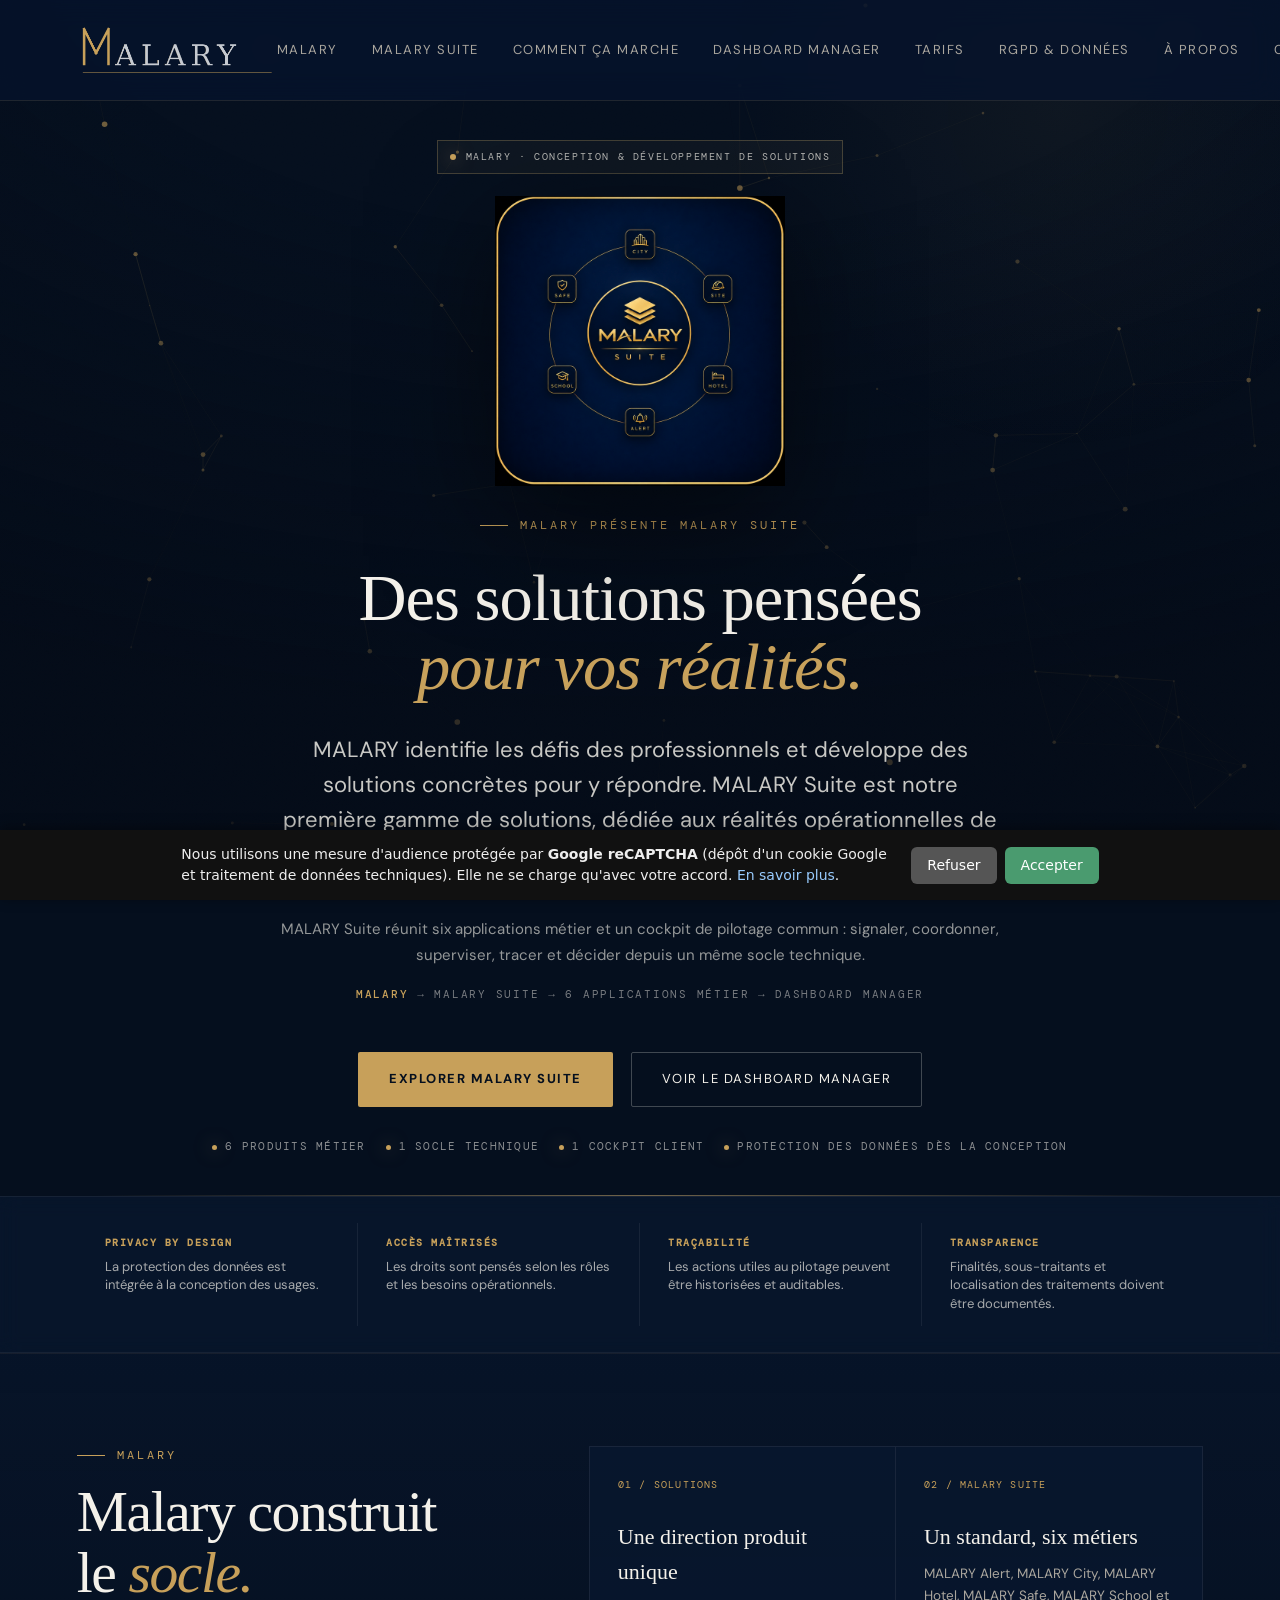
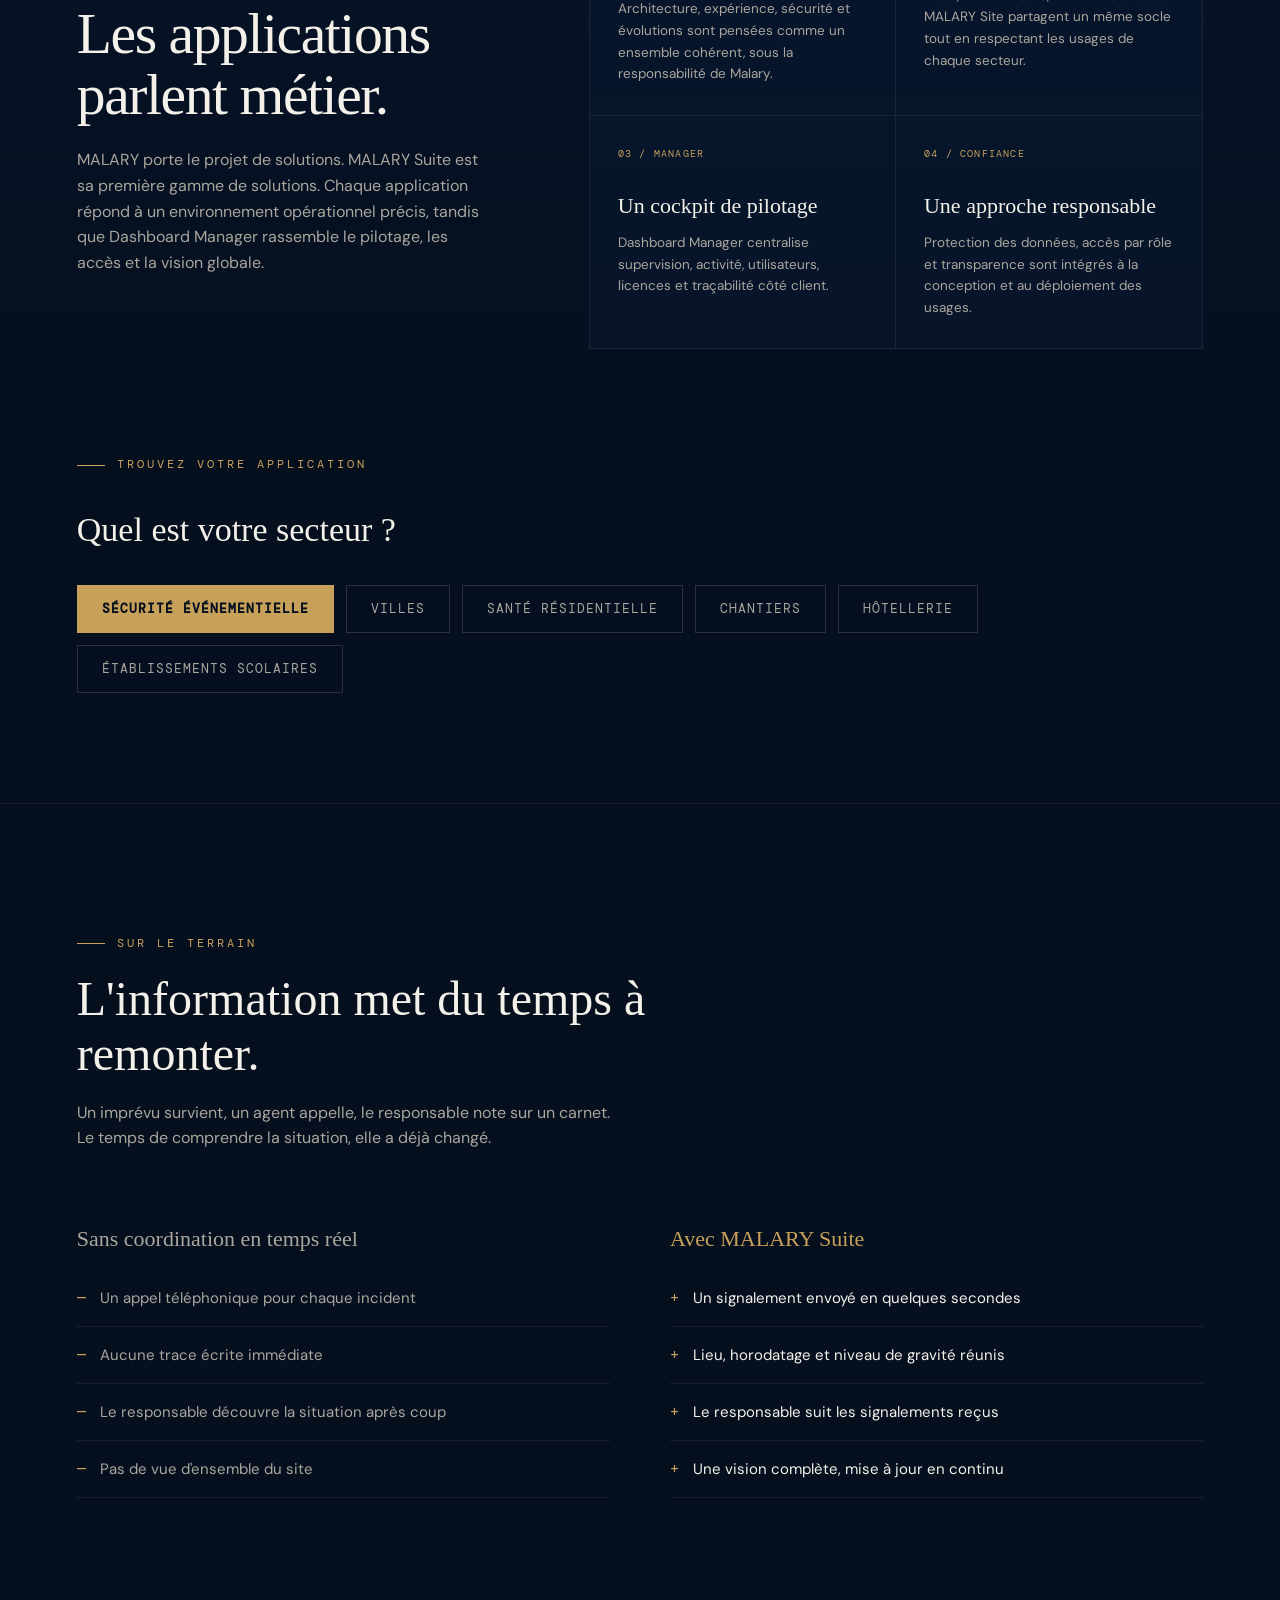
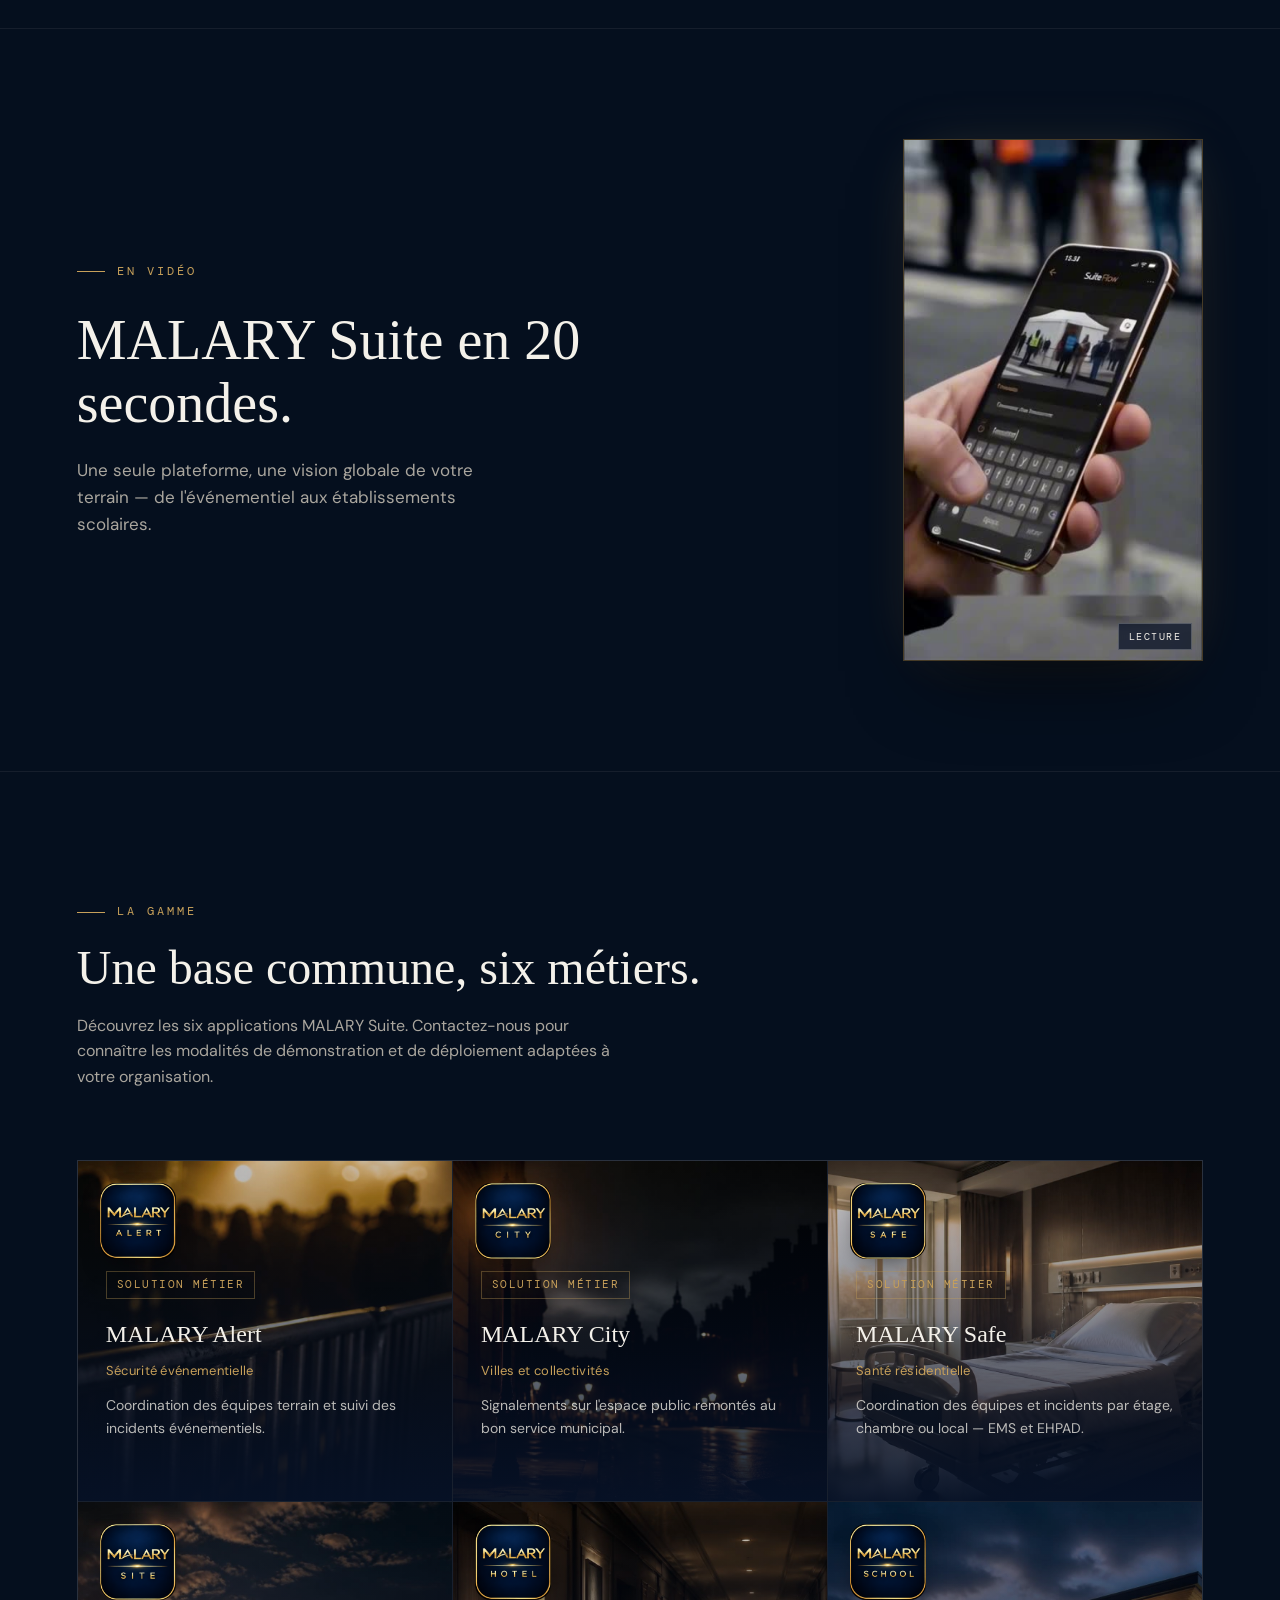
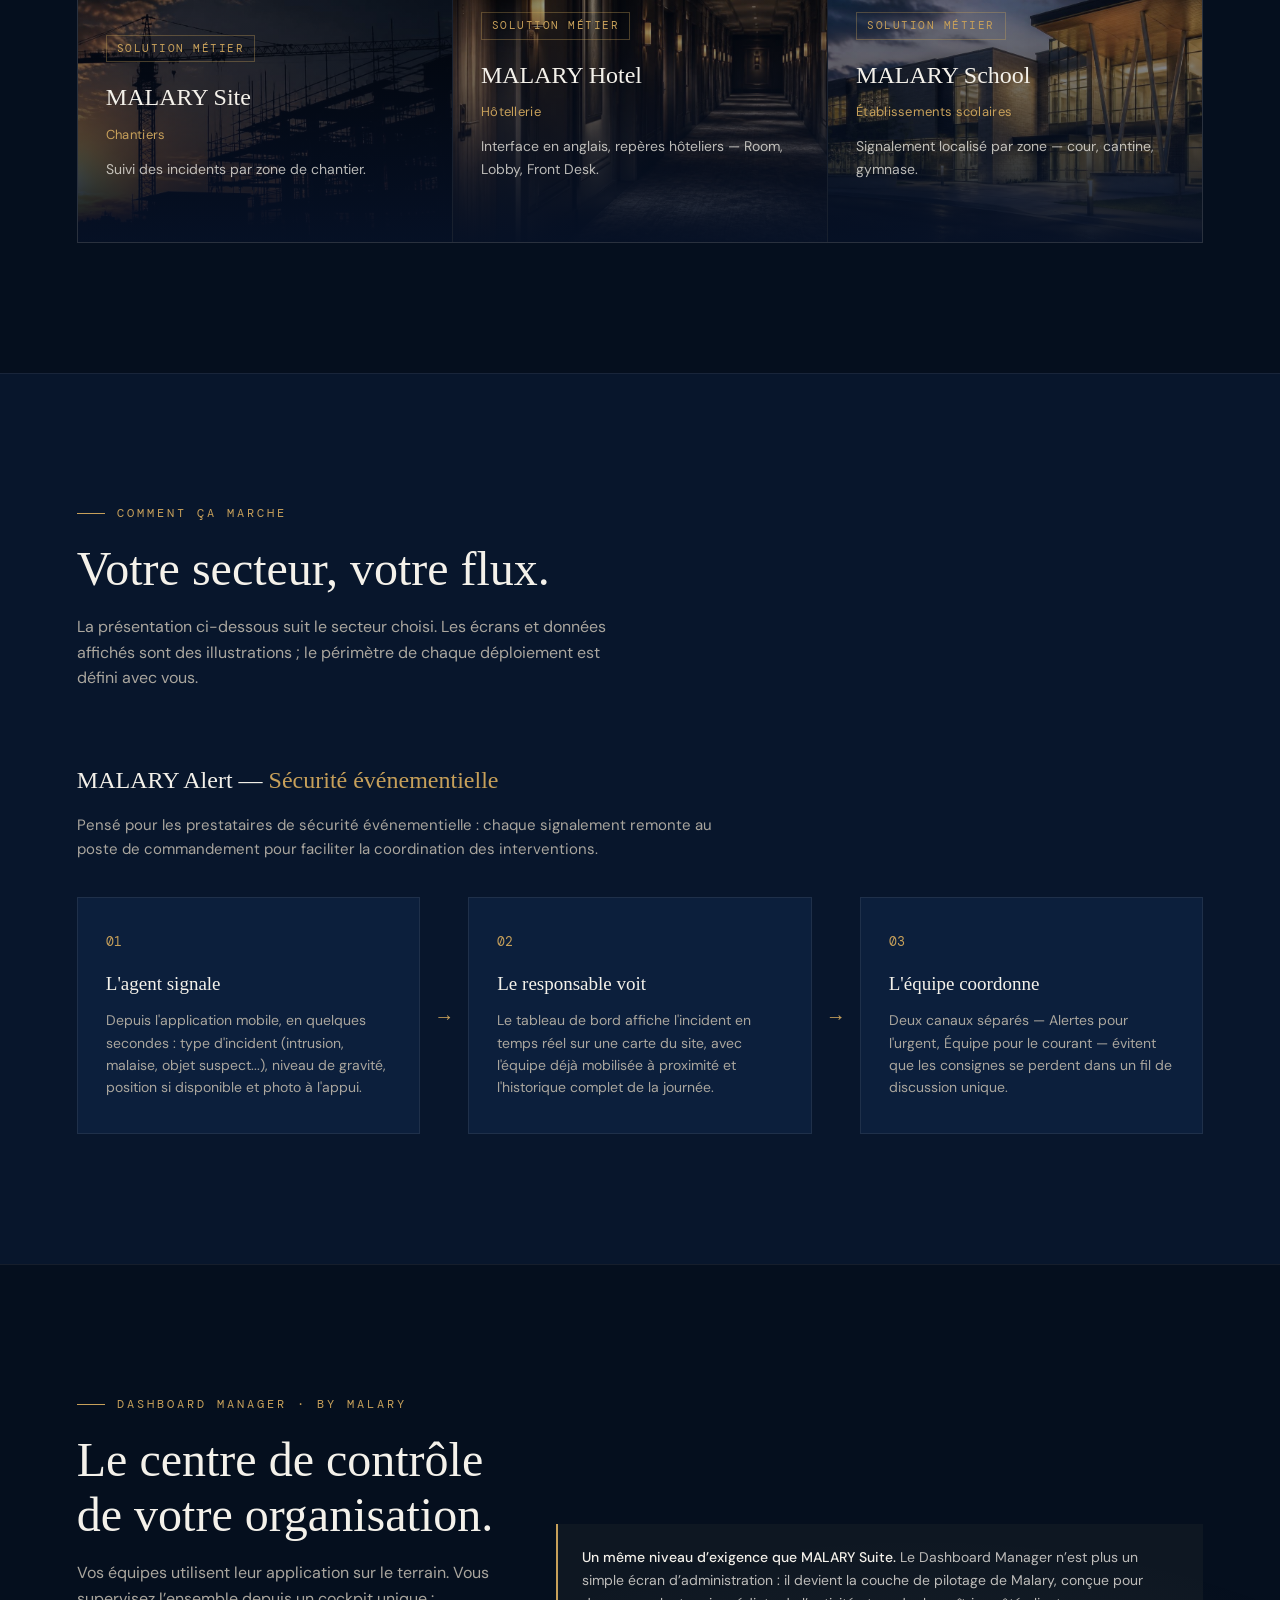
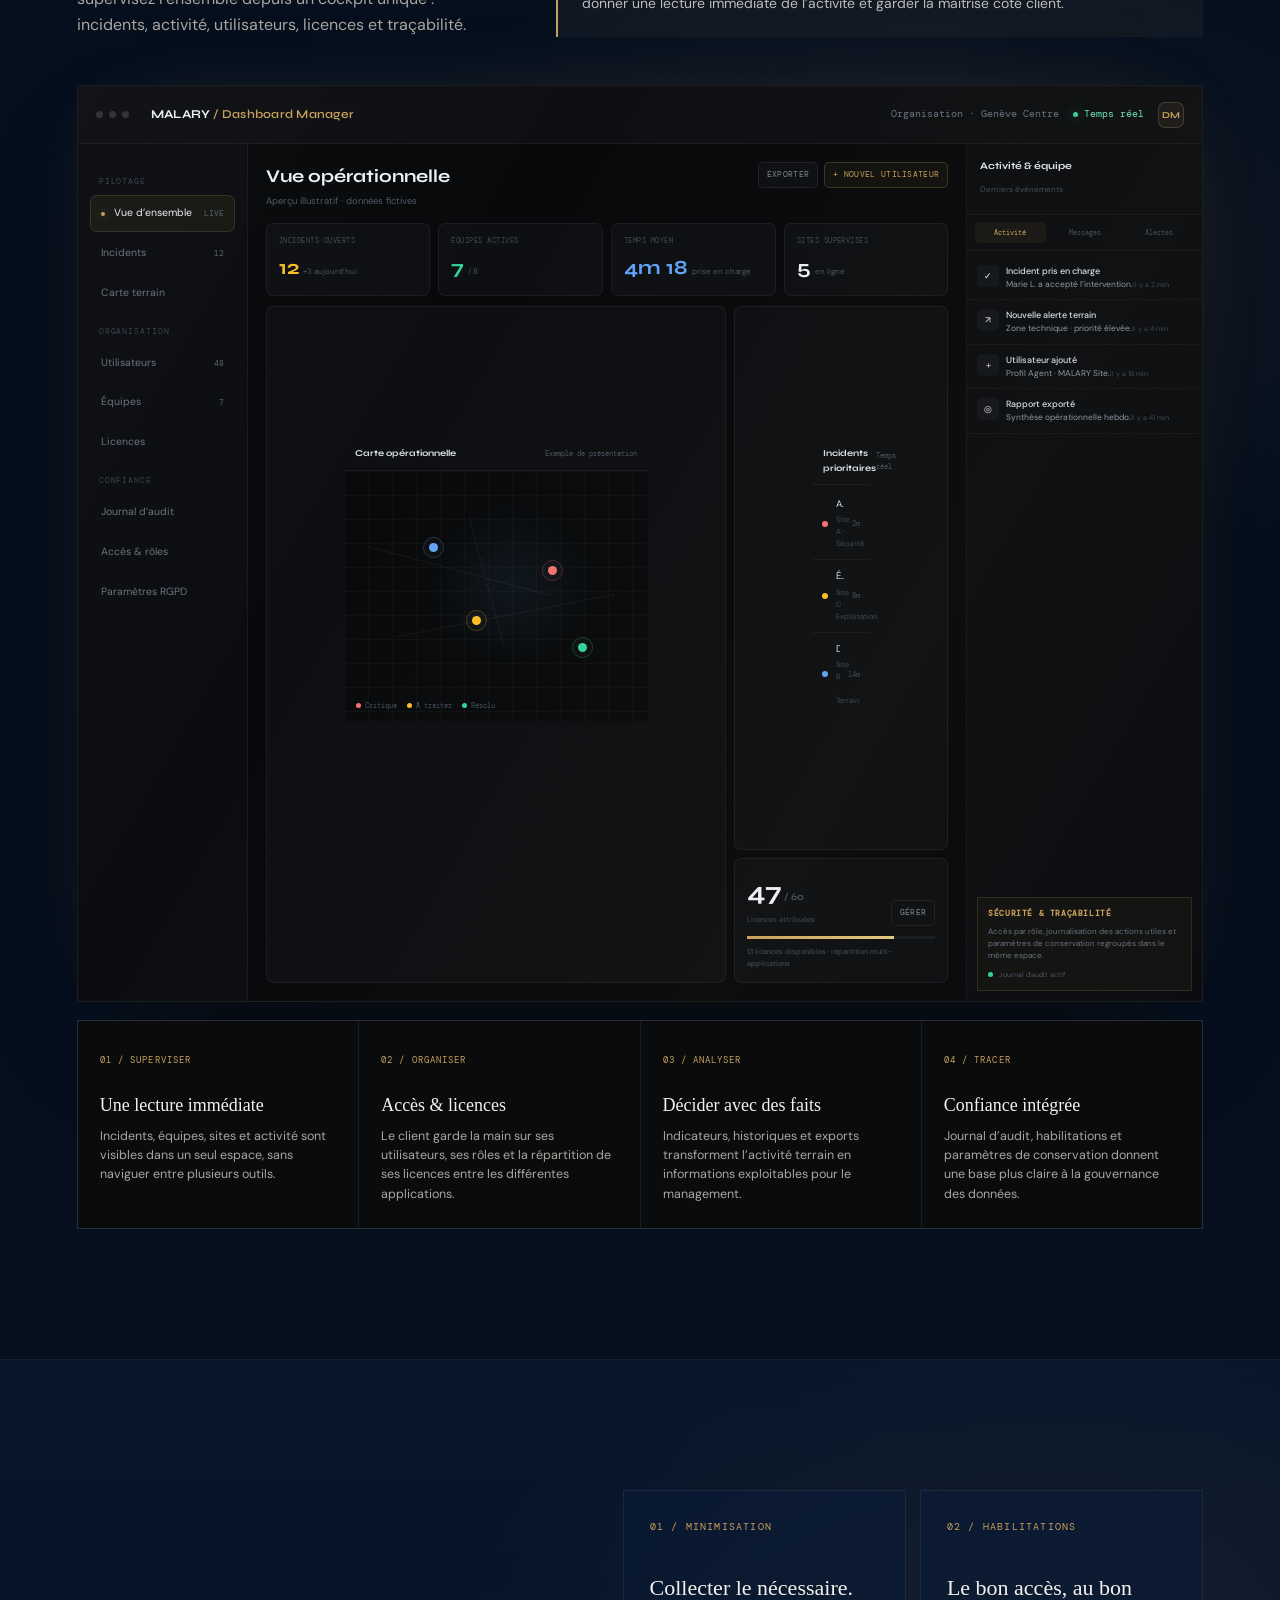
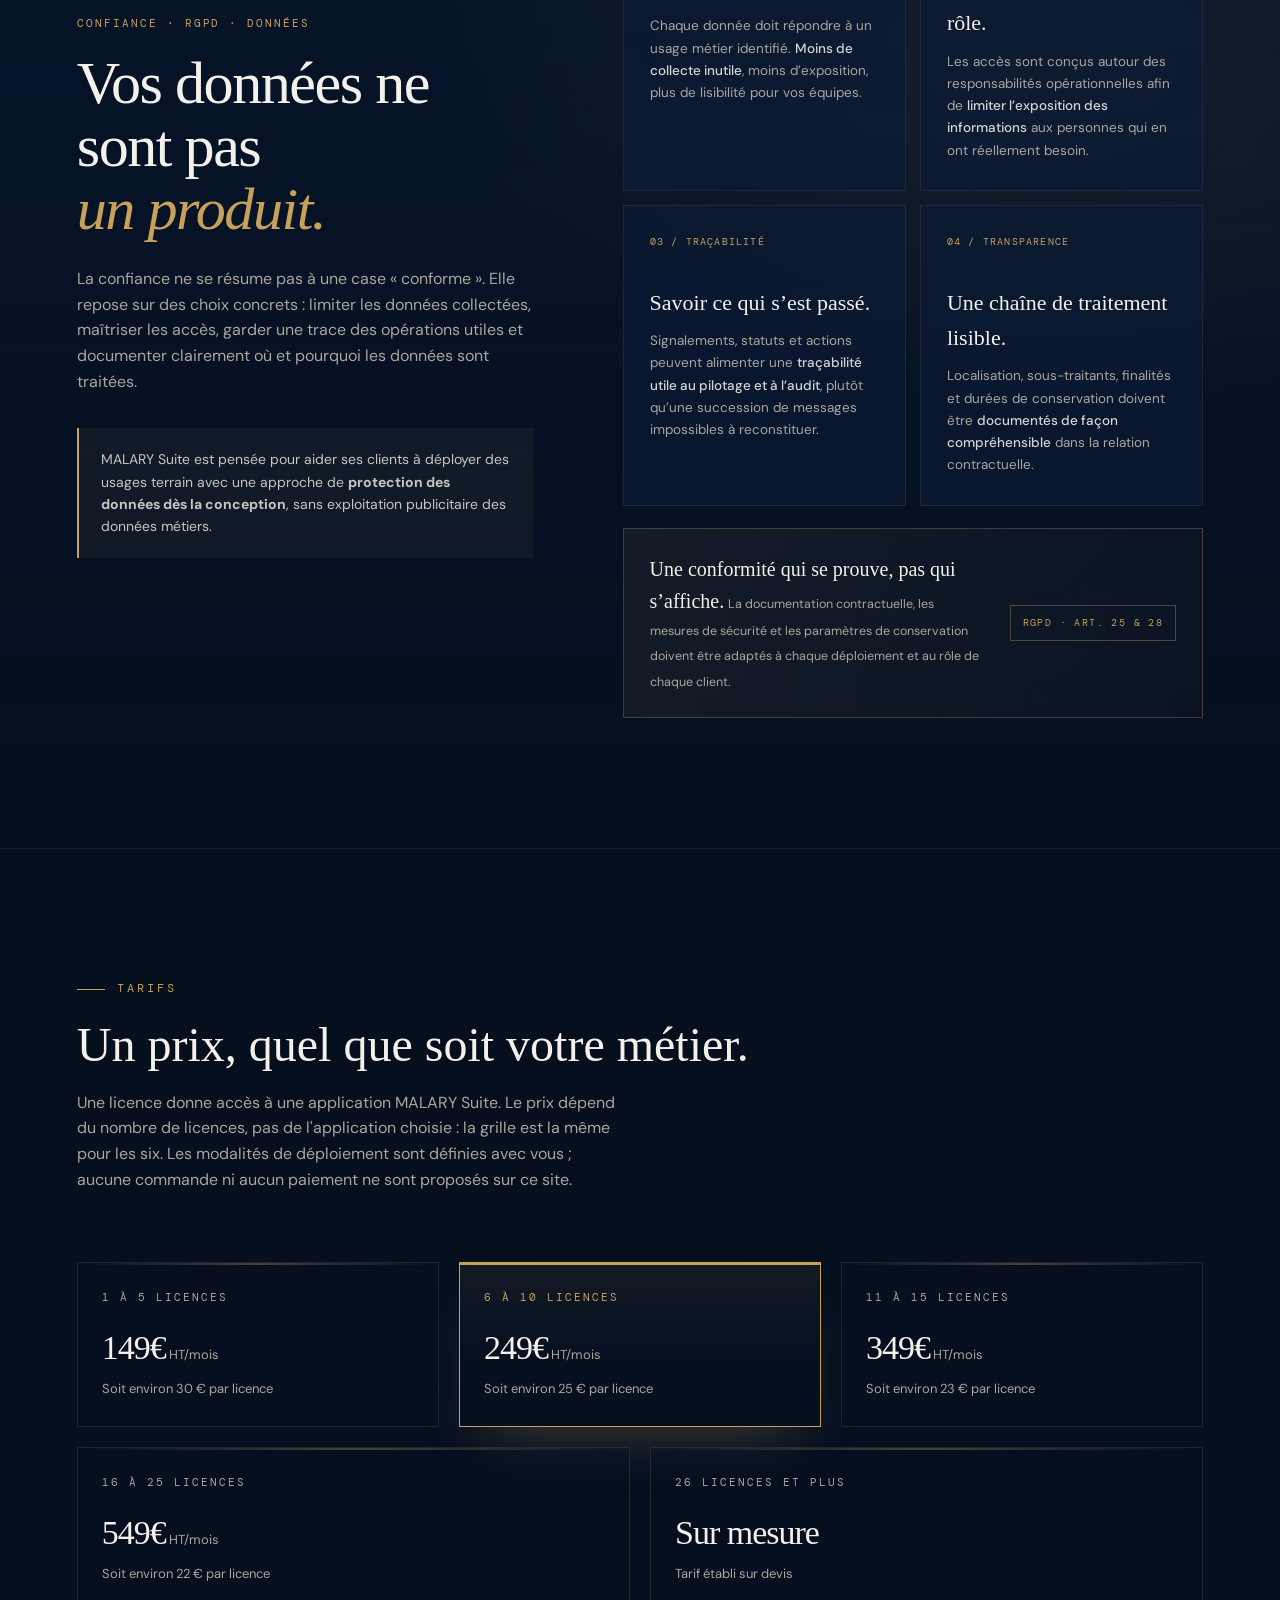
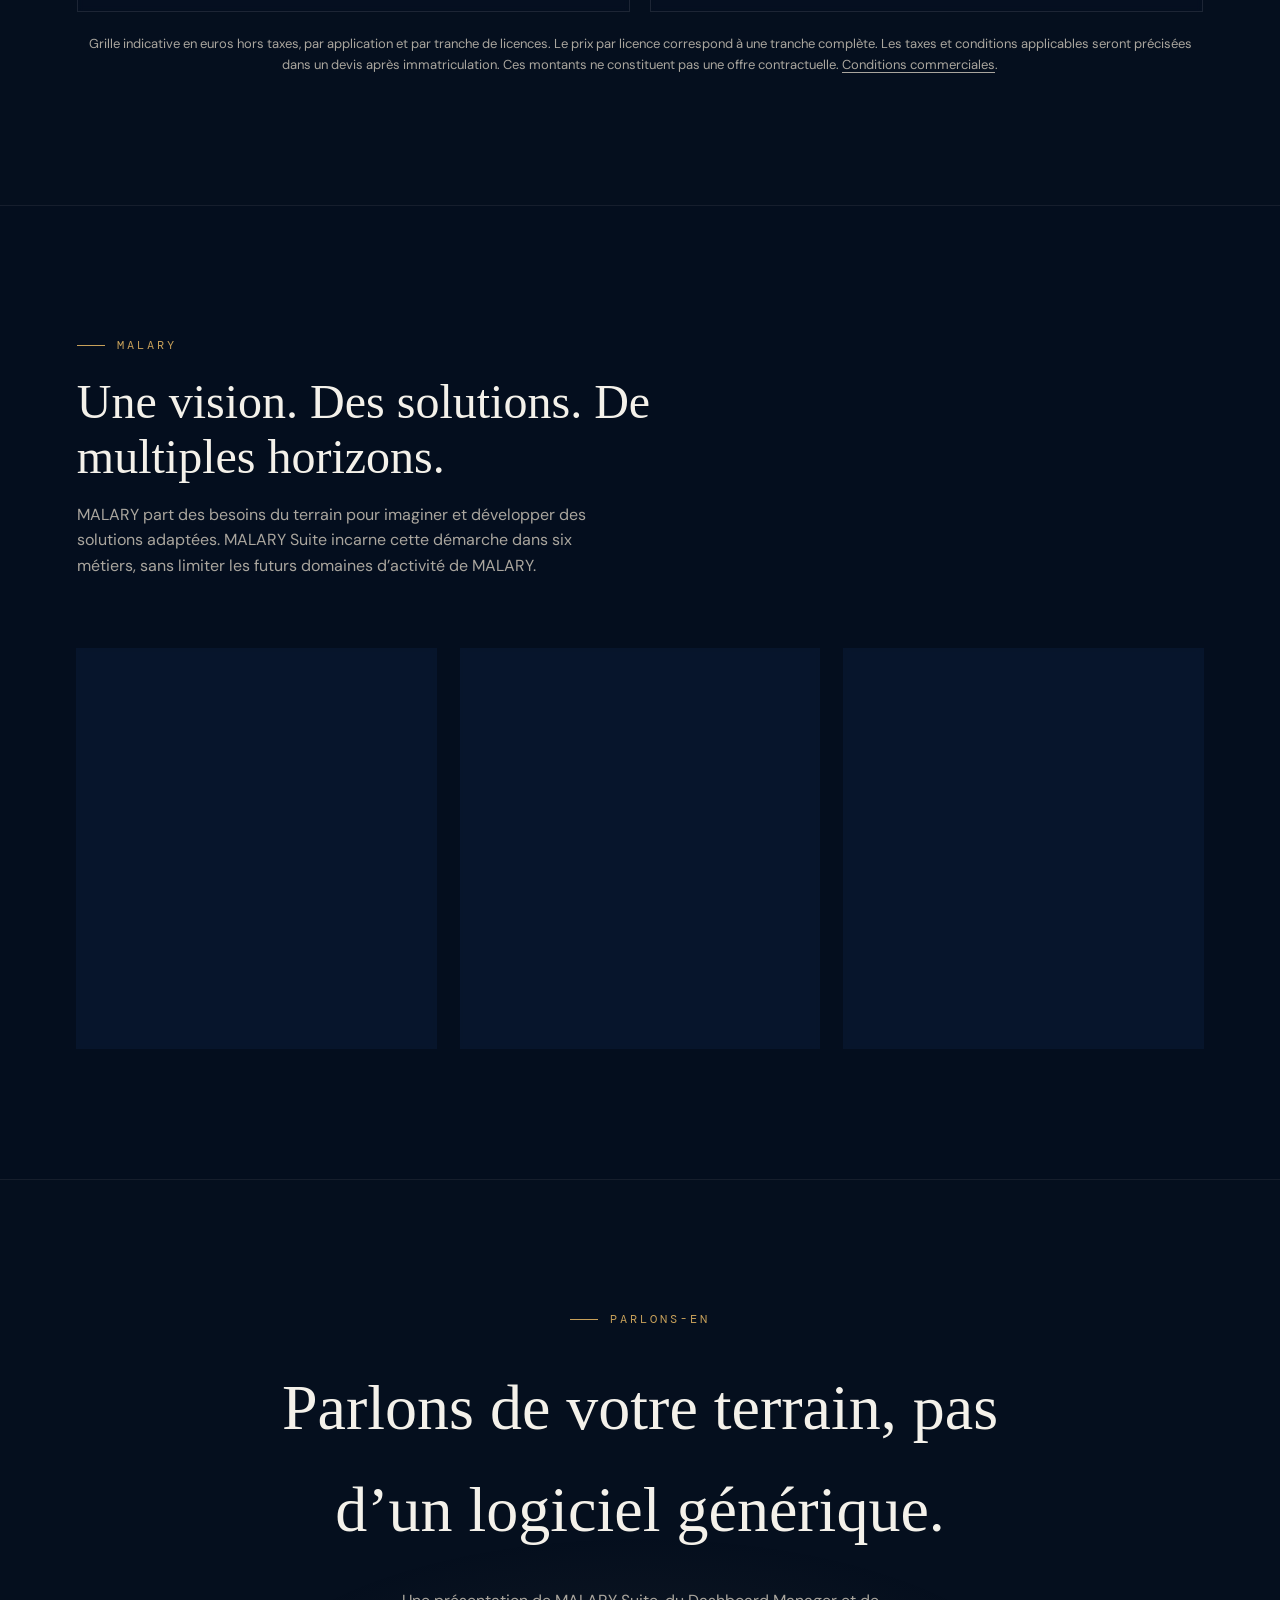
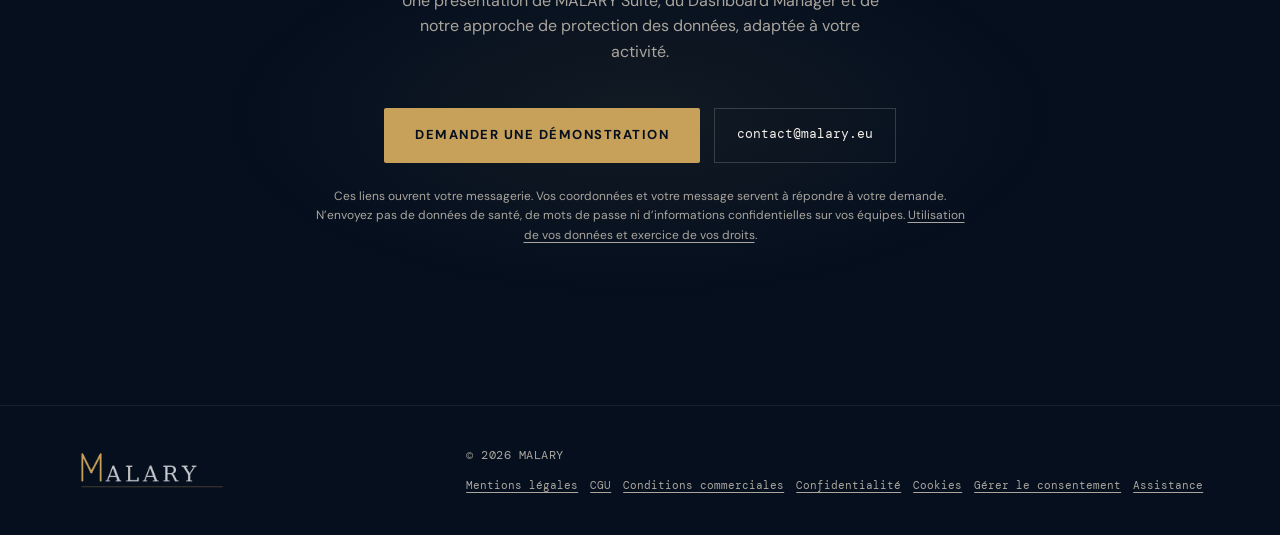
==== commit fb3b2271: "Ajoute le favicon MALARY (M or sur bleu nuit) + formats navigateurs/Apple - favicon.ico (16/32/48), " ====
--- a/index.html
+++ b/index.html
@@ -14,6 +14,10 @@
 <meta property="og:image" content="https://malary.eu/assets/malary-suite.png">
 <meta name="referrer" content="strict-origin-when-cross-origin">
 <meta name="description" content="MALARY identifie les défis des professionnels et développe des solutions concrètes pour y répondre. MALARY Suite est notre première gamme de solutions, dédiée aux réalités opérationnelles de six métiers.">
+<link rel="icon" href="/favicon.ico" sizes="any">
+<link rel="icon" type="image/png" sizes="32x32" href="/favicon-32.png">
+<link rel="icon" type="image/png" sizes="16x16" href="/favicon-16.png">
+<link rel="apple-touch-icon" href="/apple-touch-icon.png">
 <link rel="stylesheet" href="assets/fonts/fonts.css">
 <style>
   :root{
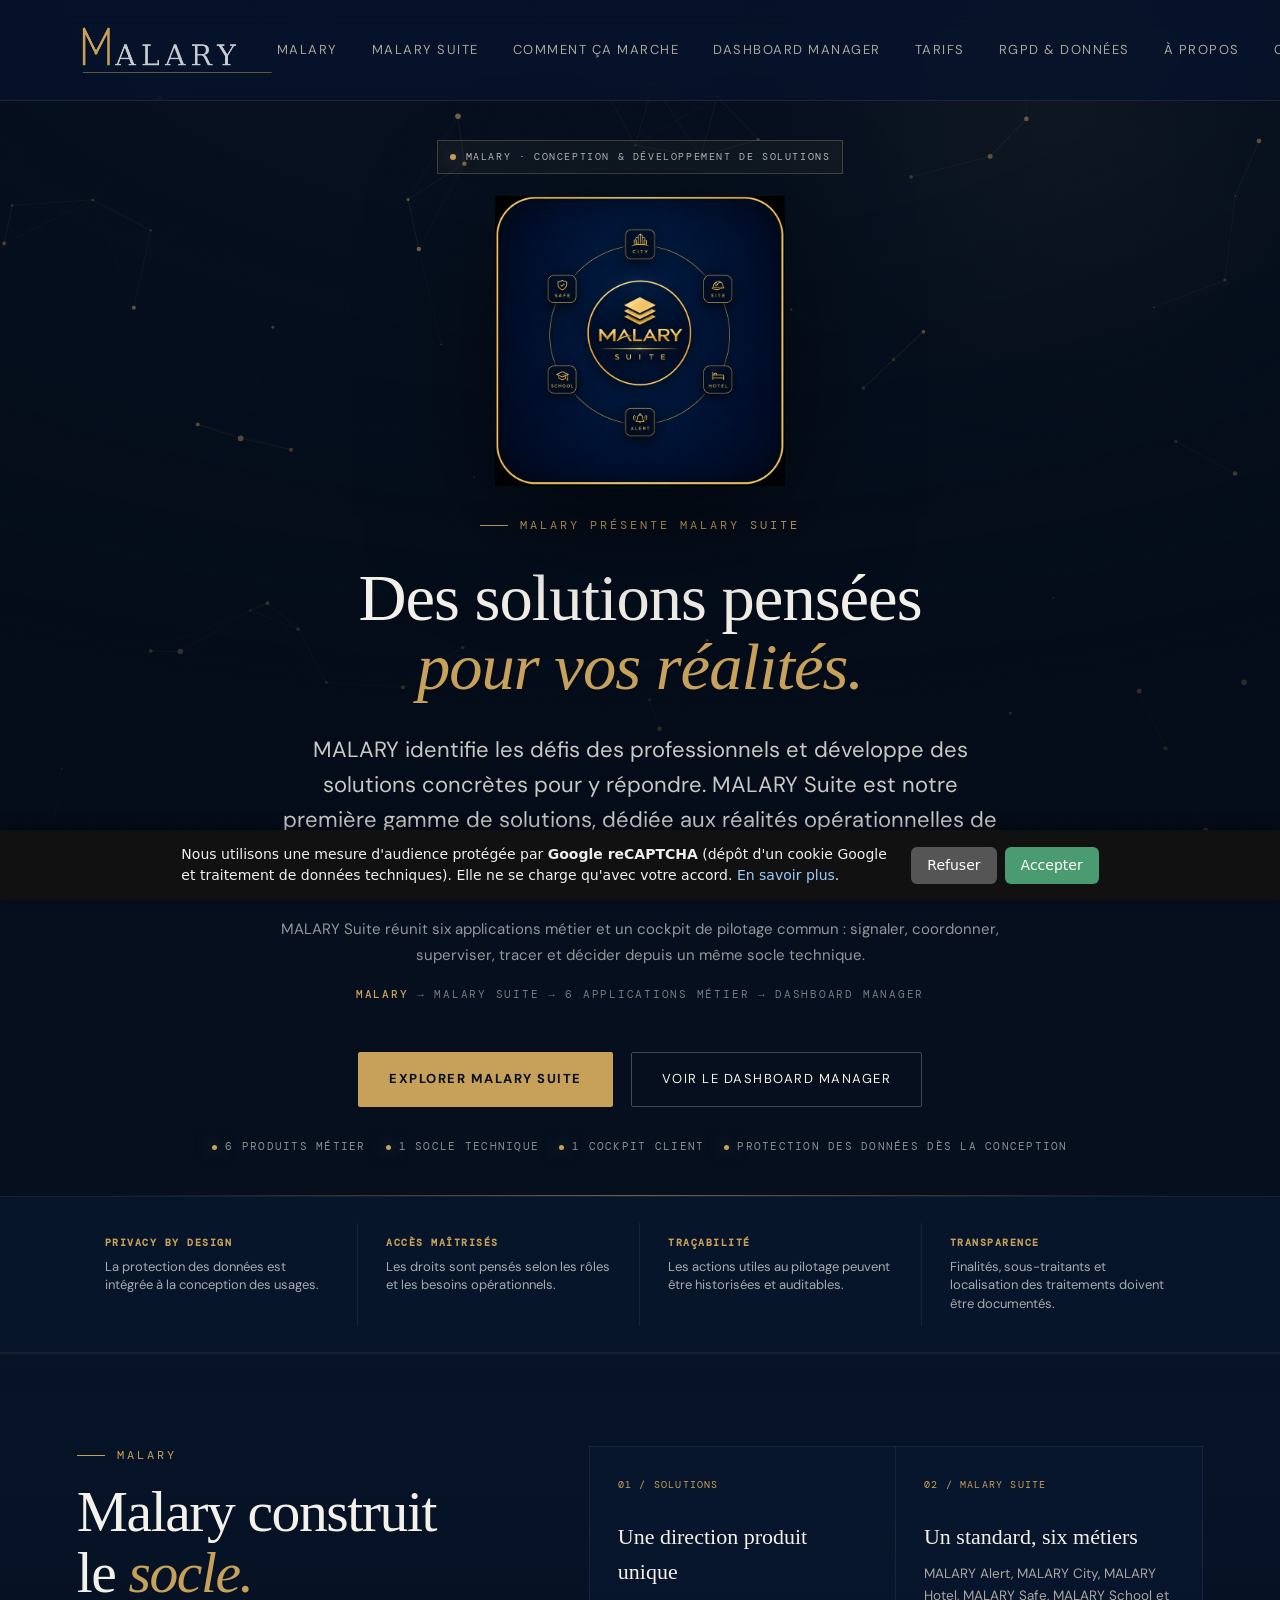
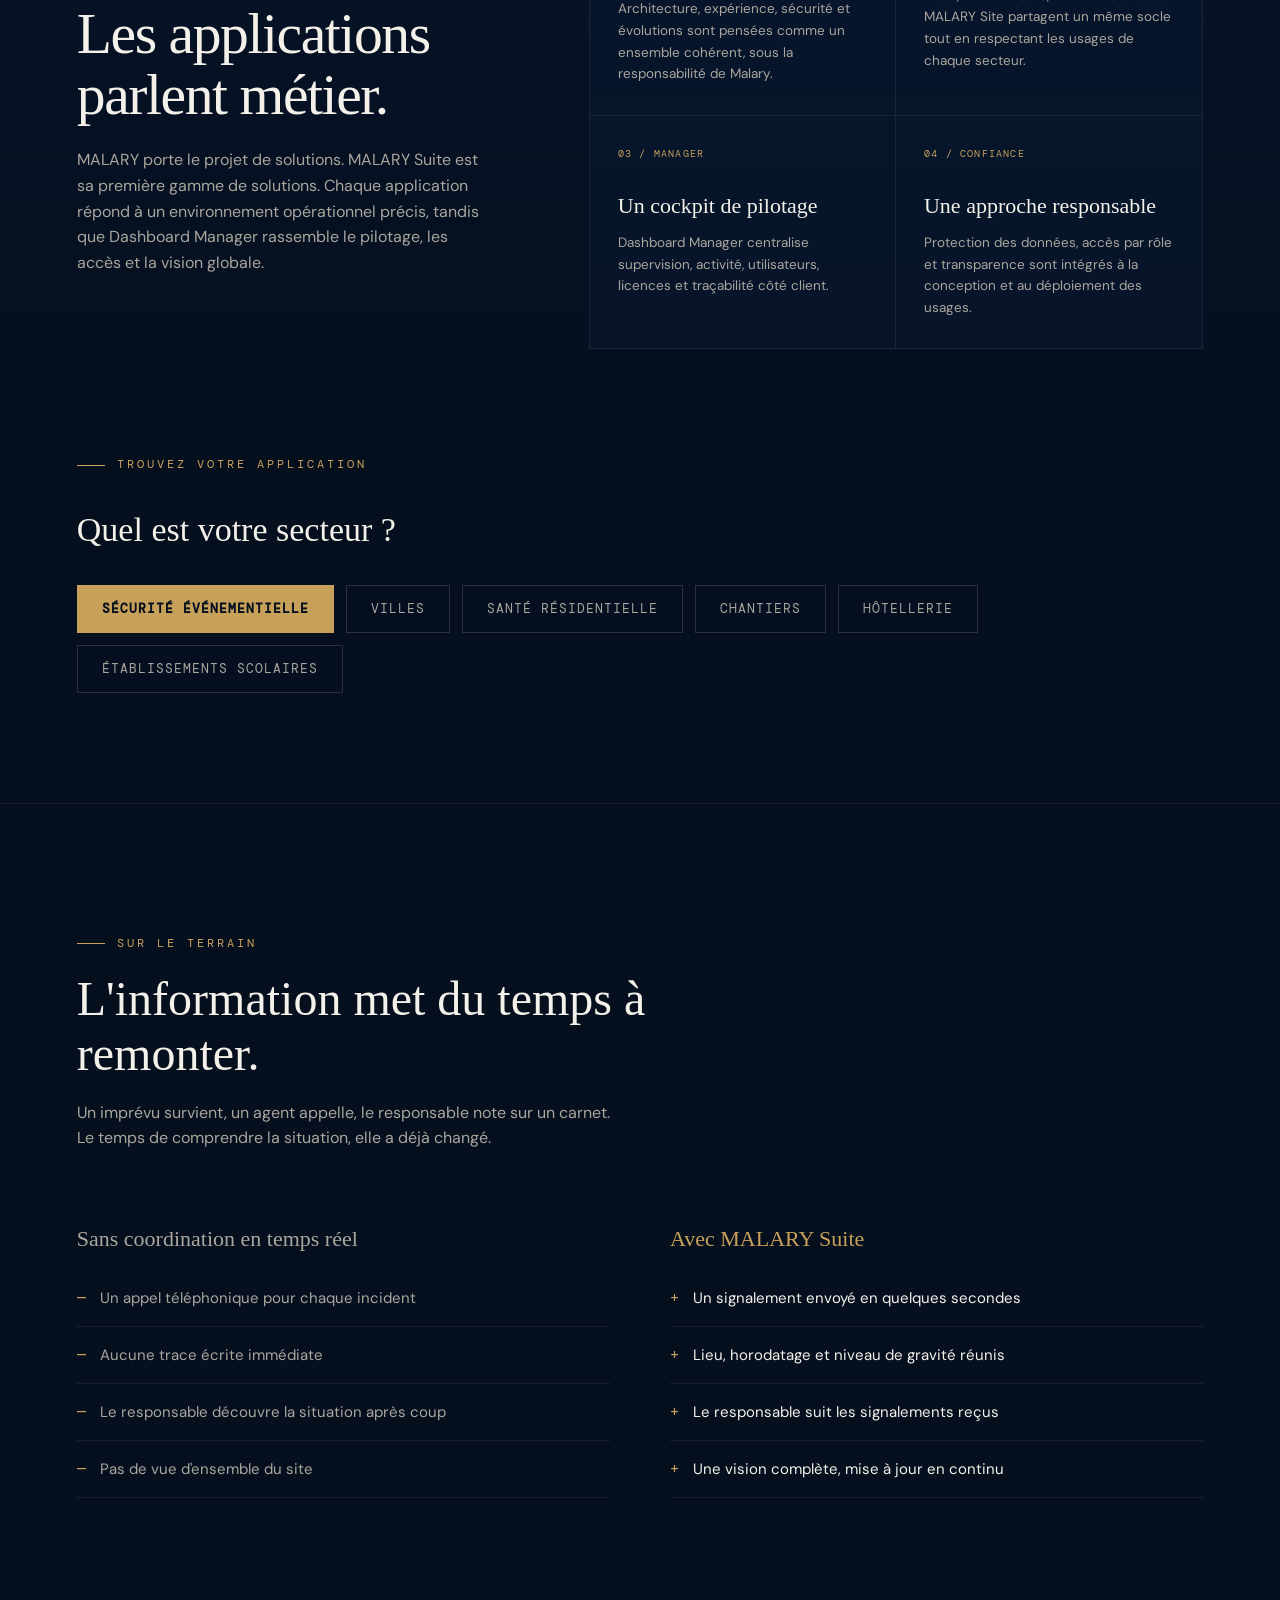
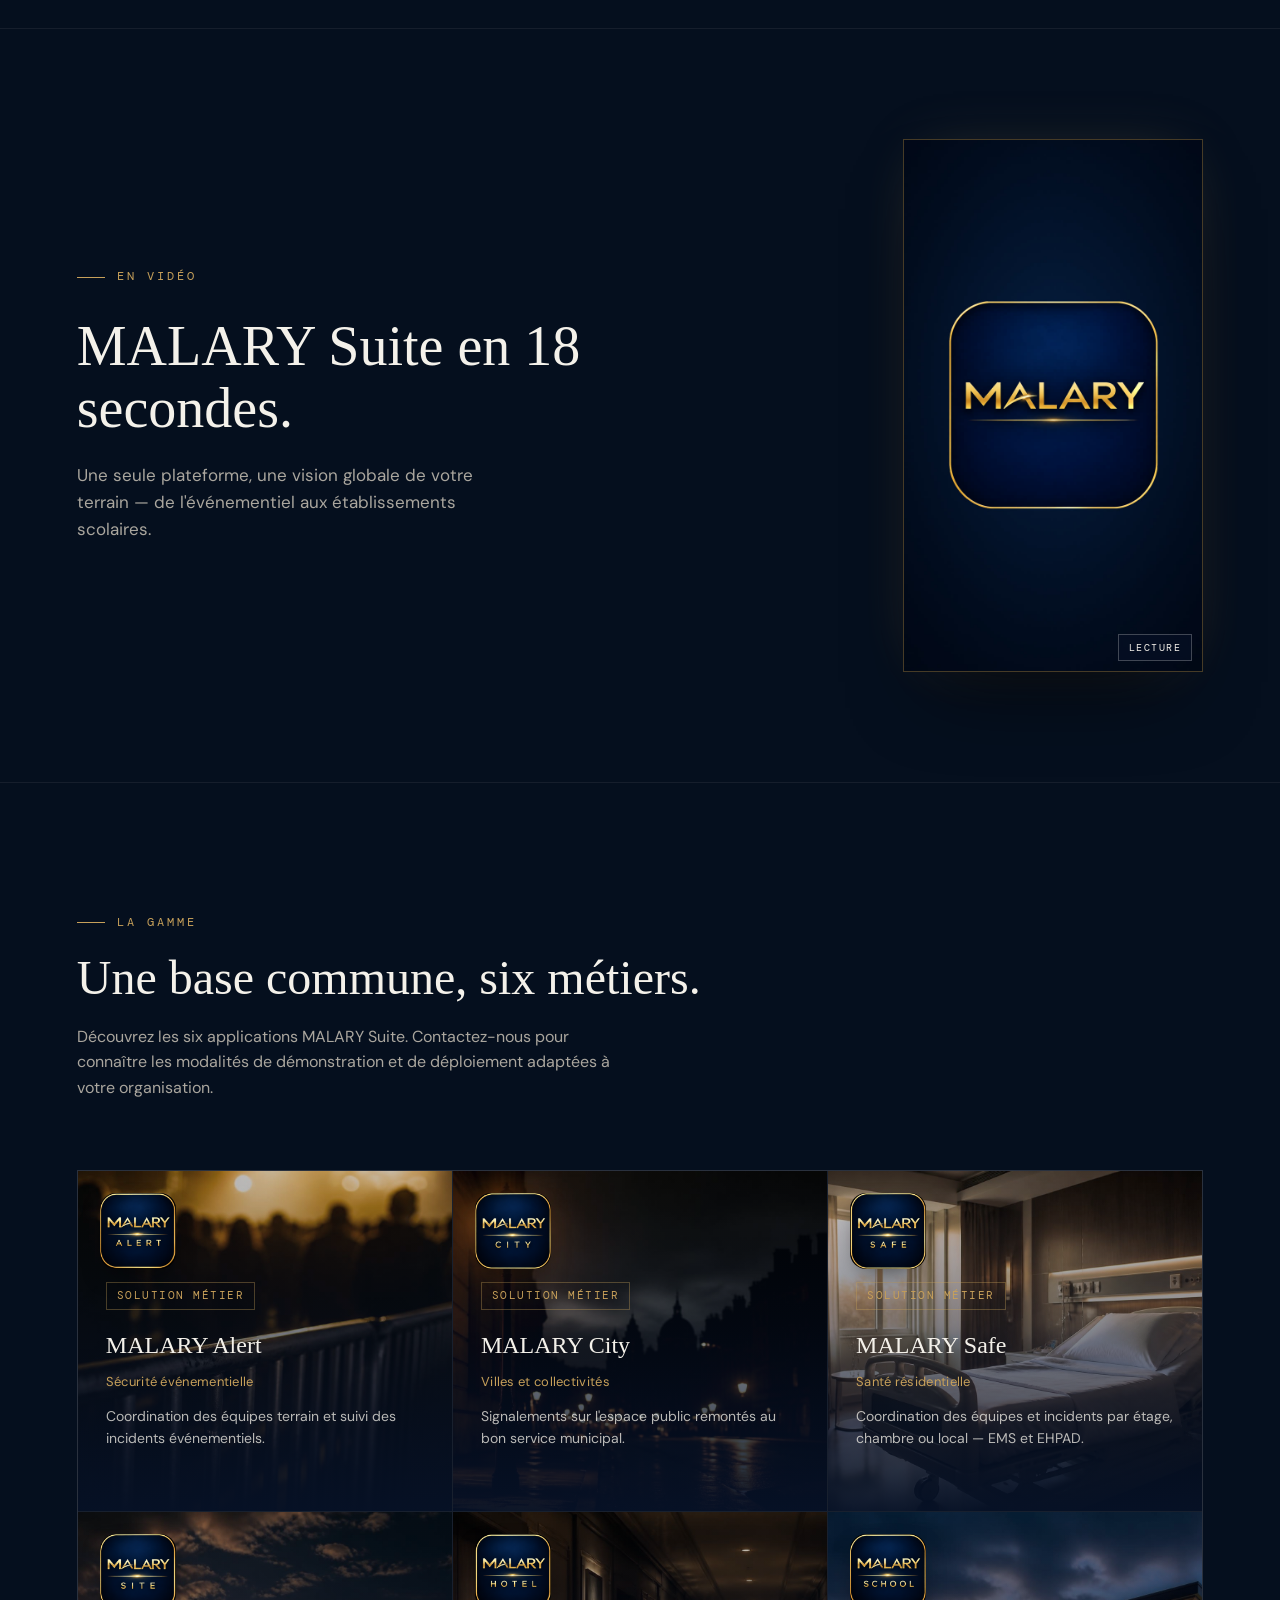
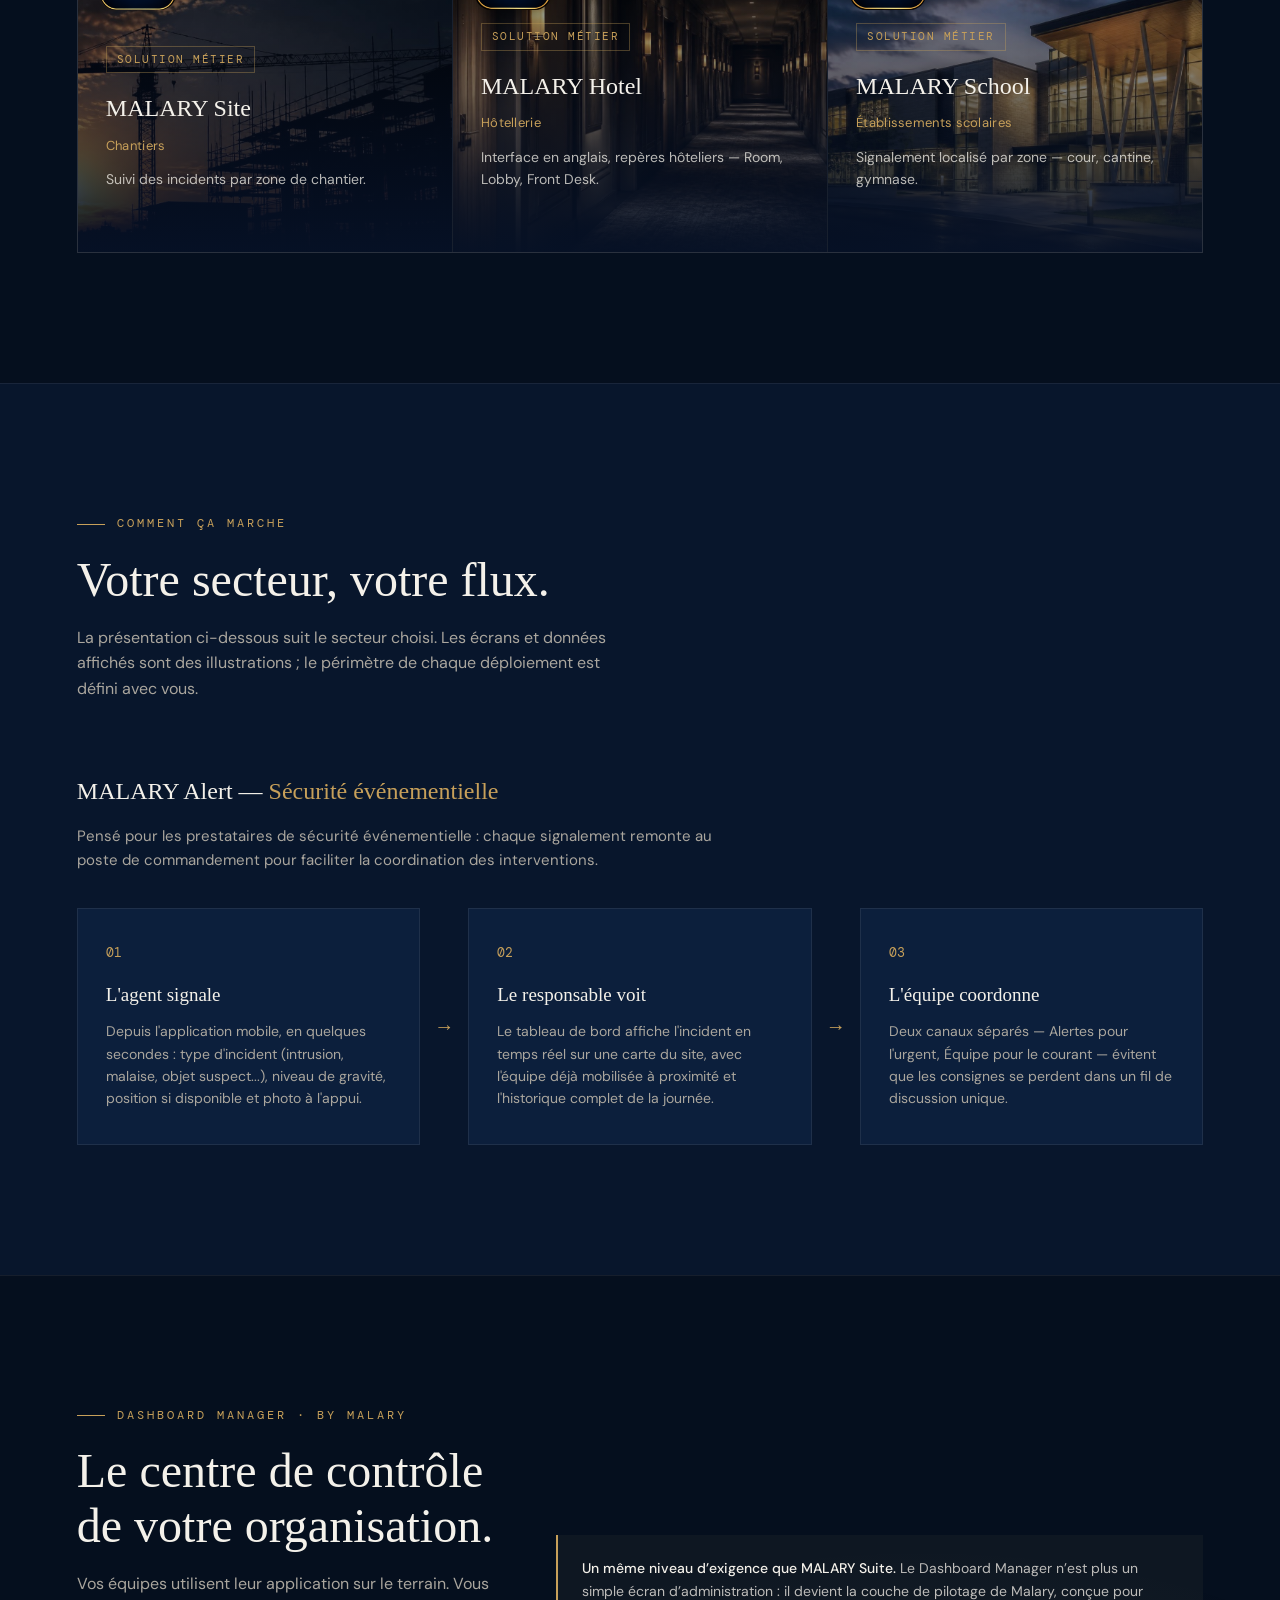
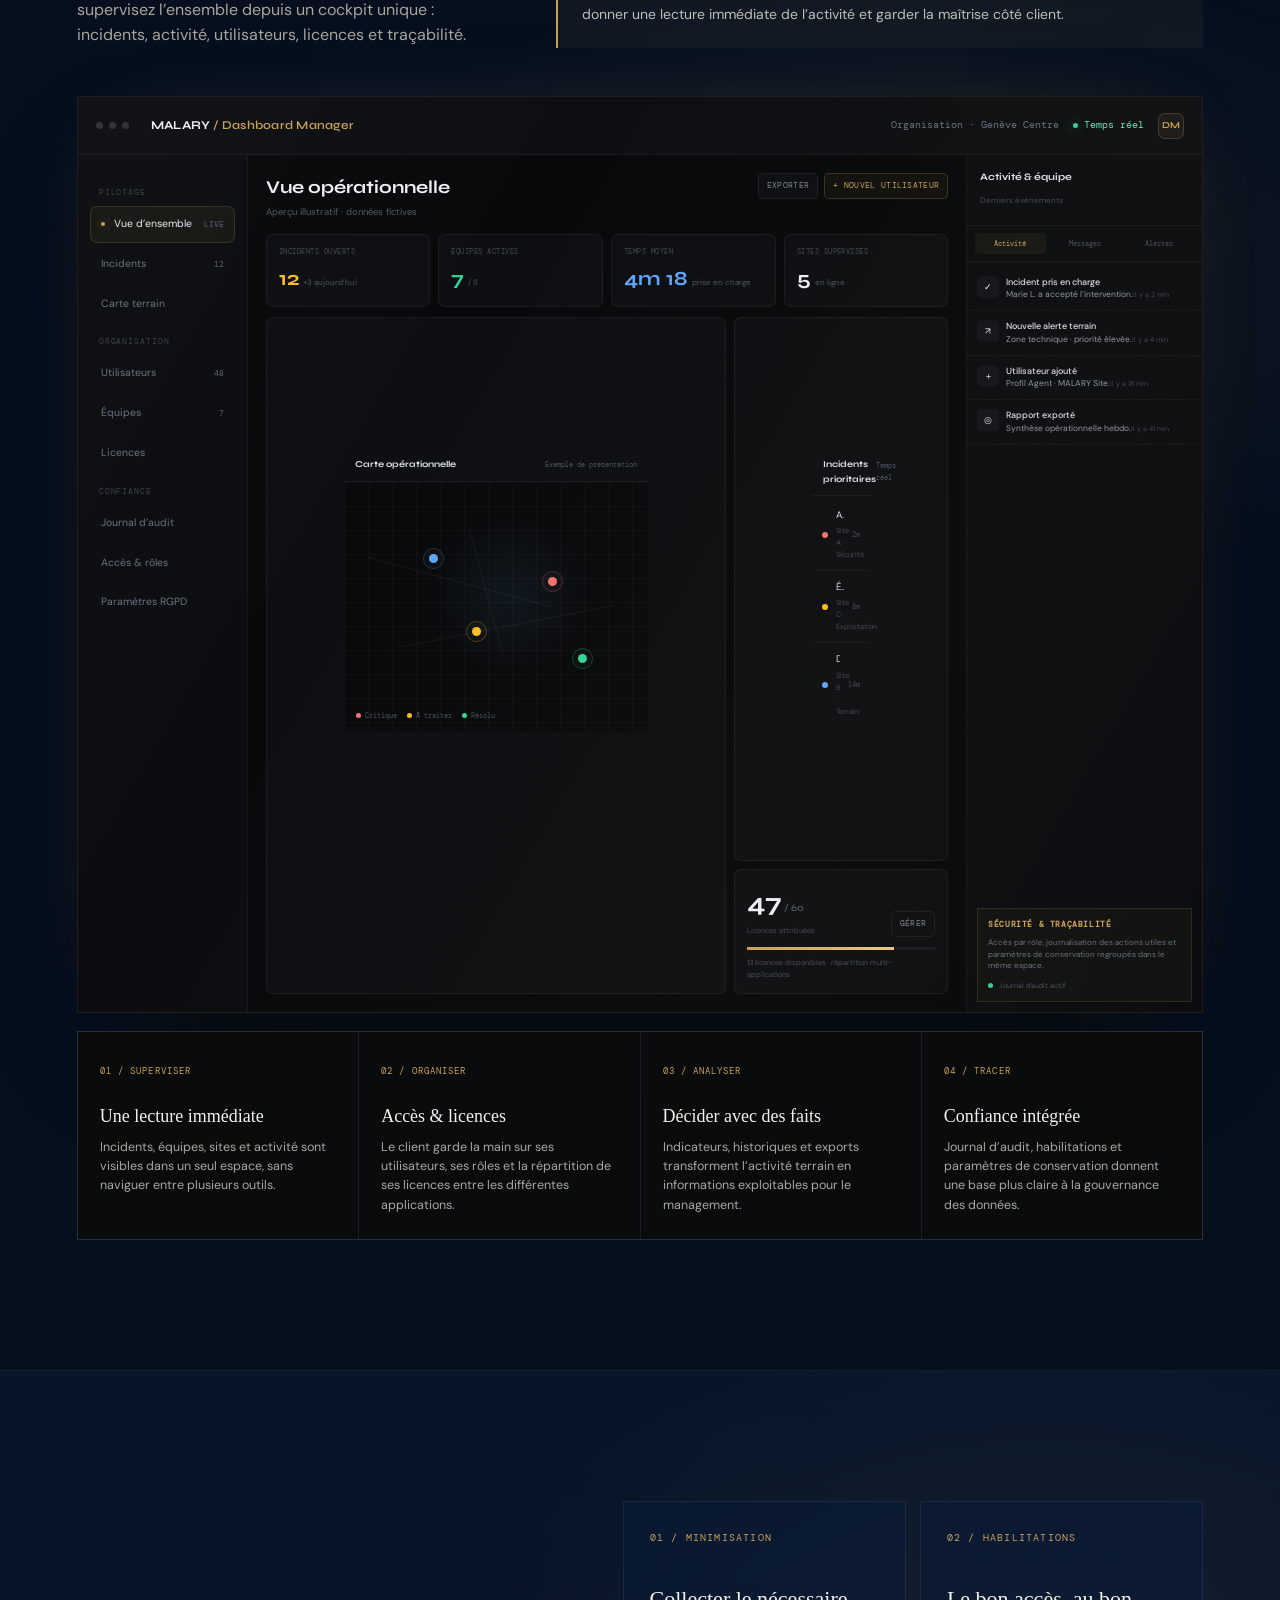
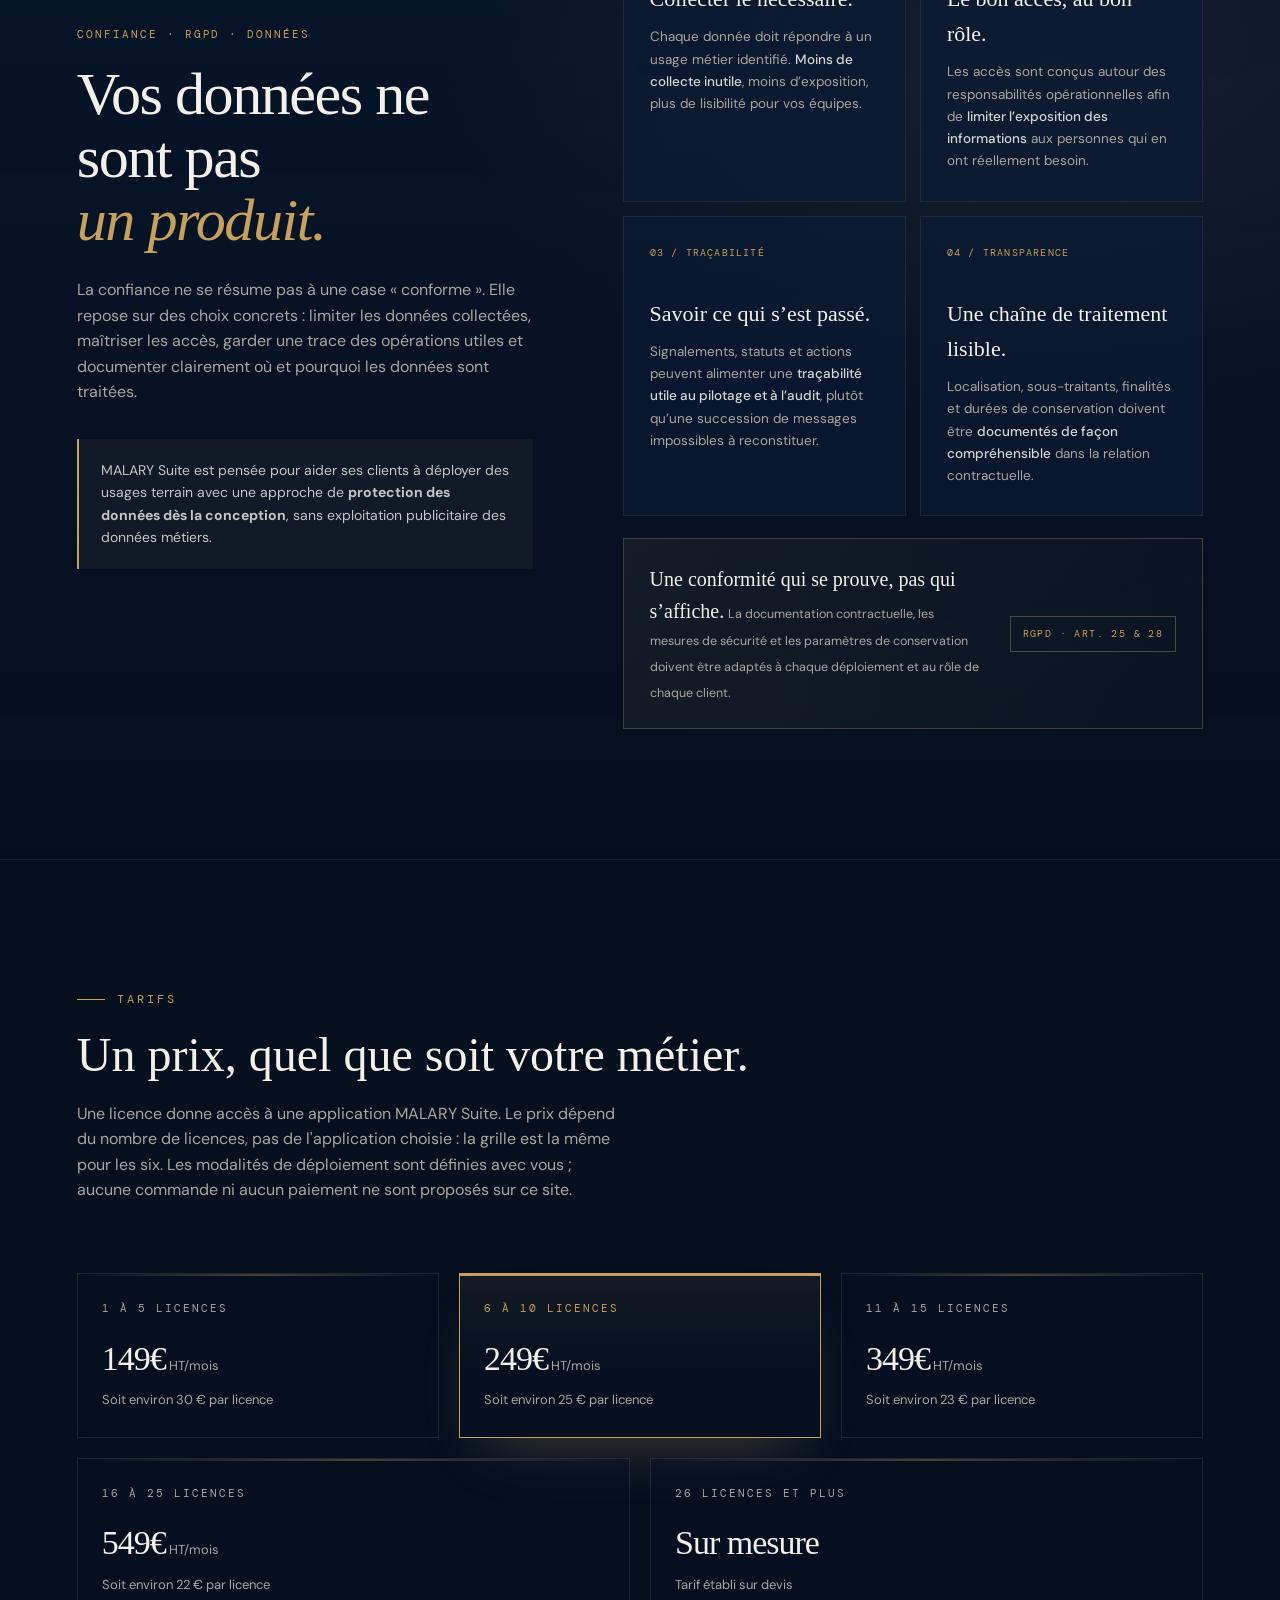
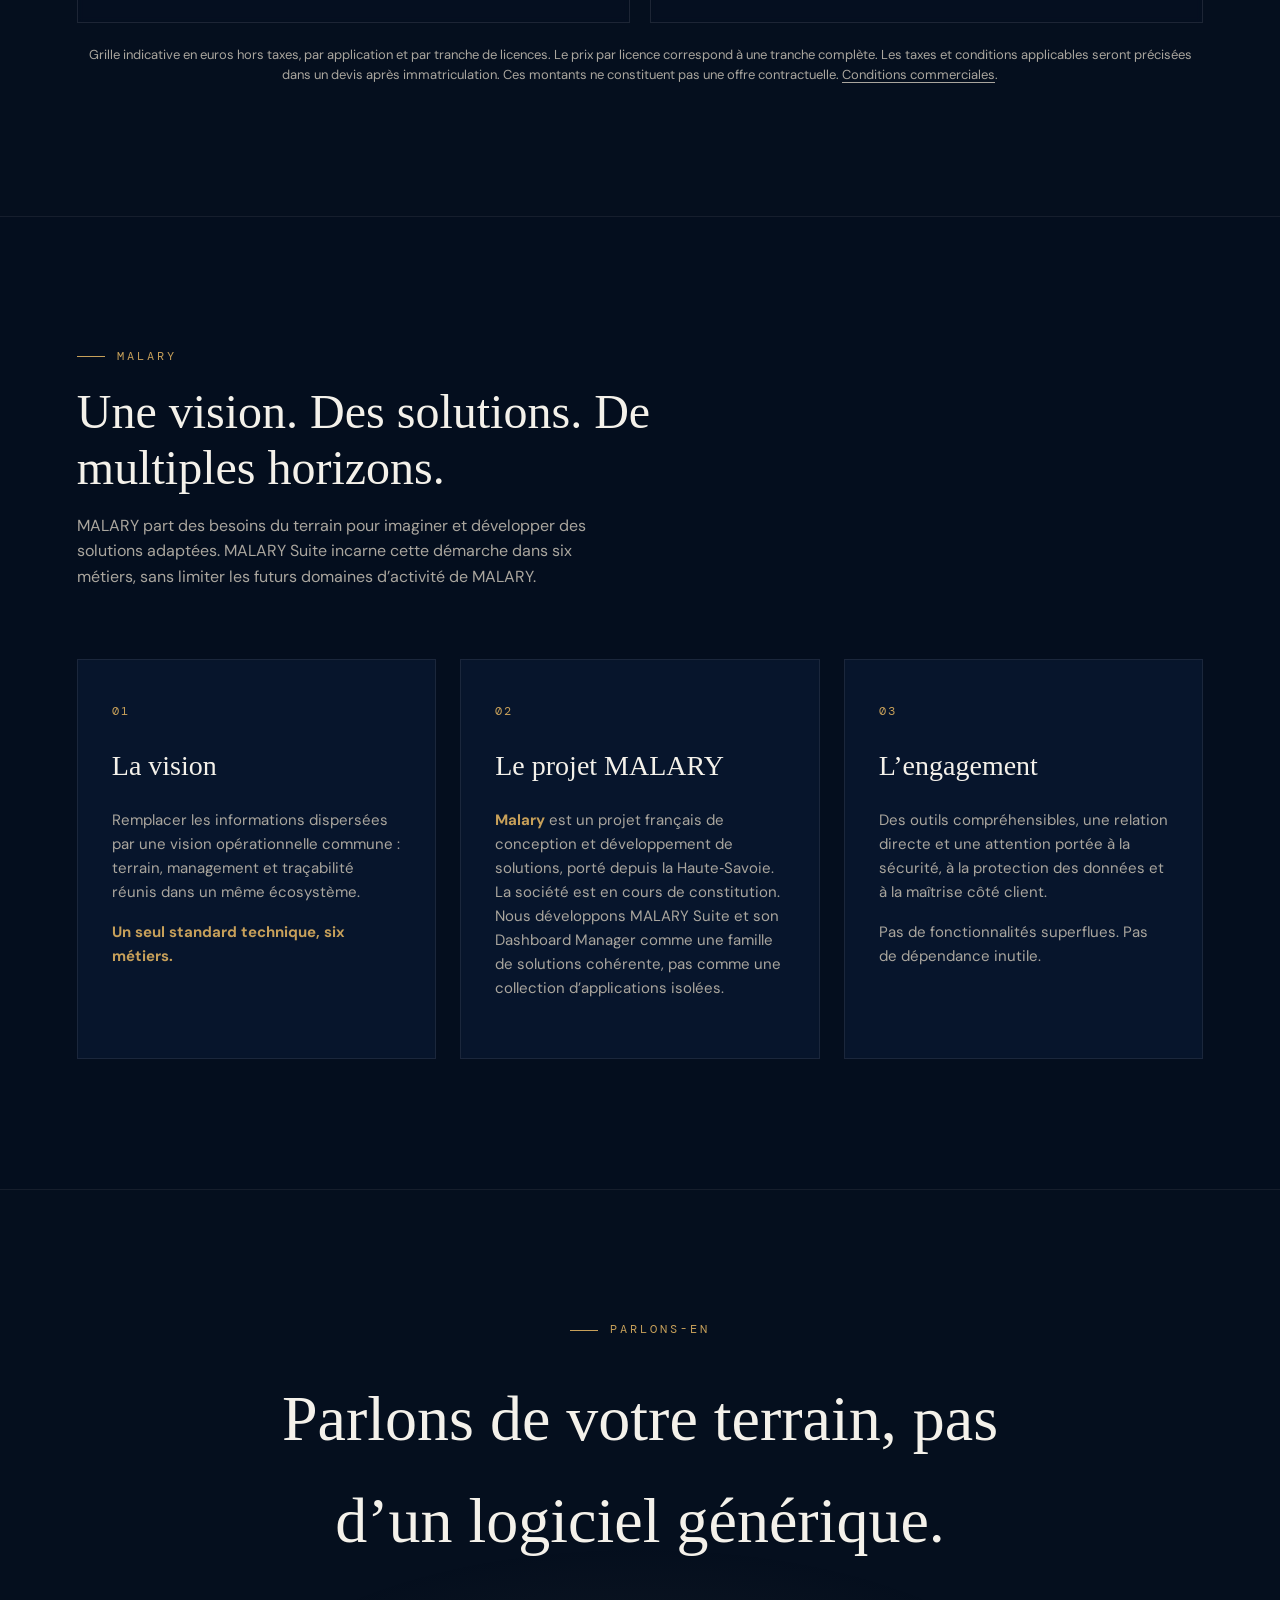
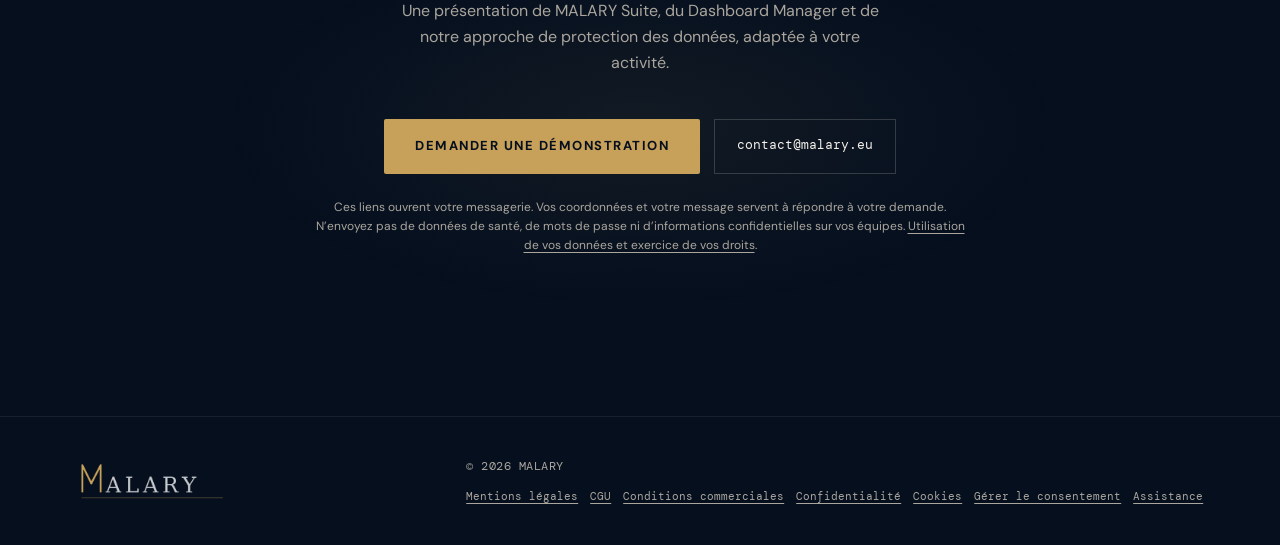
==== commit 4ce30f07: "Remplace le teaser par la version MALARY Suite « Rendez-vous le 26.01.2027 » - Nouvelle vidéo 720x12" ====
--- a/index.html
+++ b/index.html
@@ -171,7 +171,7 @@
   .teaser-wrap{display:grid;grid-template-columns:1fr auto;gap:clamp(40px,8vw,120px);align-items:center;}
   .teaser-text h2{font-family:var(--serif);font-weight:400;font-size:clamp(34px,4.6vw,56px);line-height:1.12;margin-bottom:22px;}
   .teaser-text p{color:var(--gris);font-size:17px;max-width:440px;}
-  .teaser-frame{position:relative;width:min(300px,72vw);aspect-ratio:720/1254;border:1px solid rgba(201,169,110,0.35);background:#000;box-shadow:0 40px 80px -30px rgba(0,0,0,.7),0 0 60px -20px rgba(201,169,110,.25);overflow:hidden;justify-self:center;}
+  .teaser-frame{position:relative;width:min(300px,72vw);aspect-ratio:9/16;border:1px solid rgba(201,169,110,0.35);background:#000;box-shadow:0 40px 80px -30px rgba(0,0,0,.7),0 0 60px -20px rgba(201,169,110,.25);overflow:hidden;justify-self:center;}
   .teaser-frame video{width:100%;height:100%;object-fit:cover;display:block;}
   .teaser-toggle{position:absolute;right:10px;bottom:10px;z-index:2;font-family:var(--mono);font-size:10px;letter-spacing:1.5px;text-transform:uppercase;color:var(--blanc);background:rgba(6,16,36,.72);border:1px solid rgba(244,241,234,.25);padding:6px 10px;cursor:pointer;backdrop-filter:blur(3px);transition:border-color .25s,color .25s;}
   .teaser-toggle:hover,.teaser-toggle:focus-visible{border-color:var(--or);color:var(--or);outline:none;}
@@ -480,11 +480,11 @@
     <div class="teaser-wrap reveal">
       <div class="teaser-text">
         <div class="eyebrow">En vidéo</div>
-        <h2>MALARY Suite en 20 secondes.</h2>
+        <h2>MALARY Suite en 18 secondes.</h2>
         <p>Une seule plateforme, une vision globale de votre terrain — de l'événementiel aux établissements scolaires.</p>
       </div>
       <div class="teaser-frame">
-        <video id="teaserVideo" muted loop playsinline preload="metadata" poster="assets/image-02.jpg" aria-label="Teaser de MALARY Suite (vidéo sans son)"></video>
+        <video id="teaserVideo" muted loop playsinline preload="metadata" poster="assets/teaser-poster.jpg" aria-label="Teaser de MALARY Suite (vidéo sans son)"></video>
         <button type="button" class="teaser-toggle" id="teaserToggle" aria-label="Mettre la vidéo en pause">Pause</button>
       </div>
     </div>
@@ -810,7 +810,7 @@
     let userPaused=false;
     const reduce=window.matchMedia('(prefers-reduced-motion: reduce)').matches;
     function setLabel(){const playing=!v.paused;btn.textContent=playing?'Pause':'Lecture';btn.setAttribute('aria-label',playing?'Mettre la vidéo en pause':'Lancer la vidéo');}
-    function load(){ v.src='assets/teaser.mp4'; }
+    function load(){ v.src='assets/teaser.mp4?v=20261123'; }
     load();
     v.muted=true;
     btn.addEventListener('click',()=>{if(v.paused){userPaused=false;v.play().catch(()=>{});}else{userPaused=true;v.pause();}});
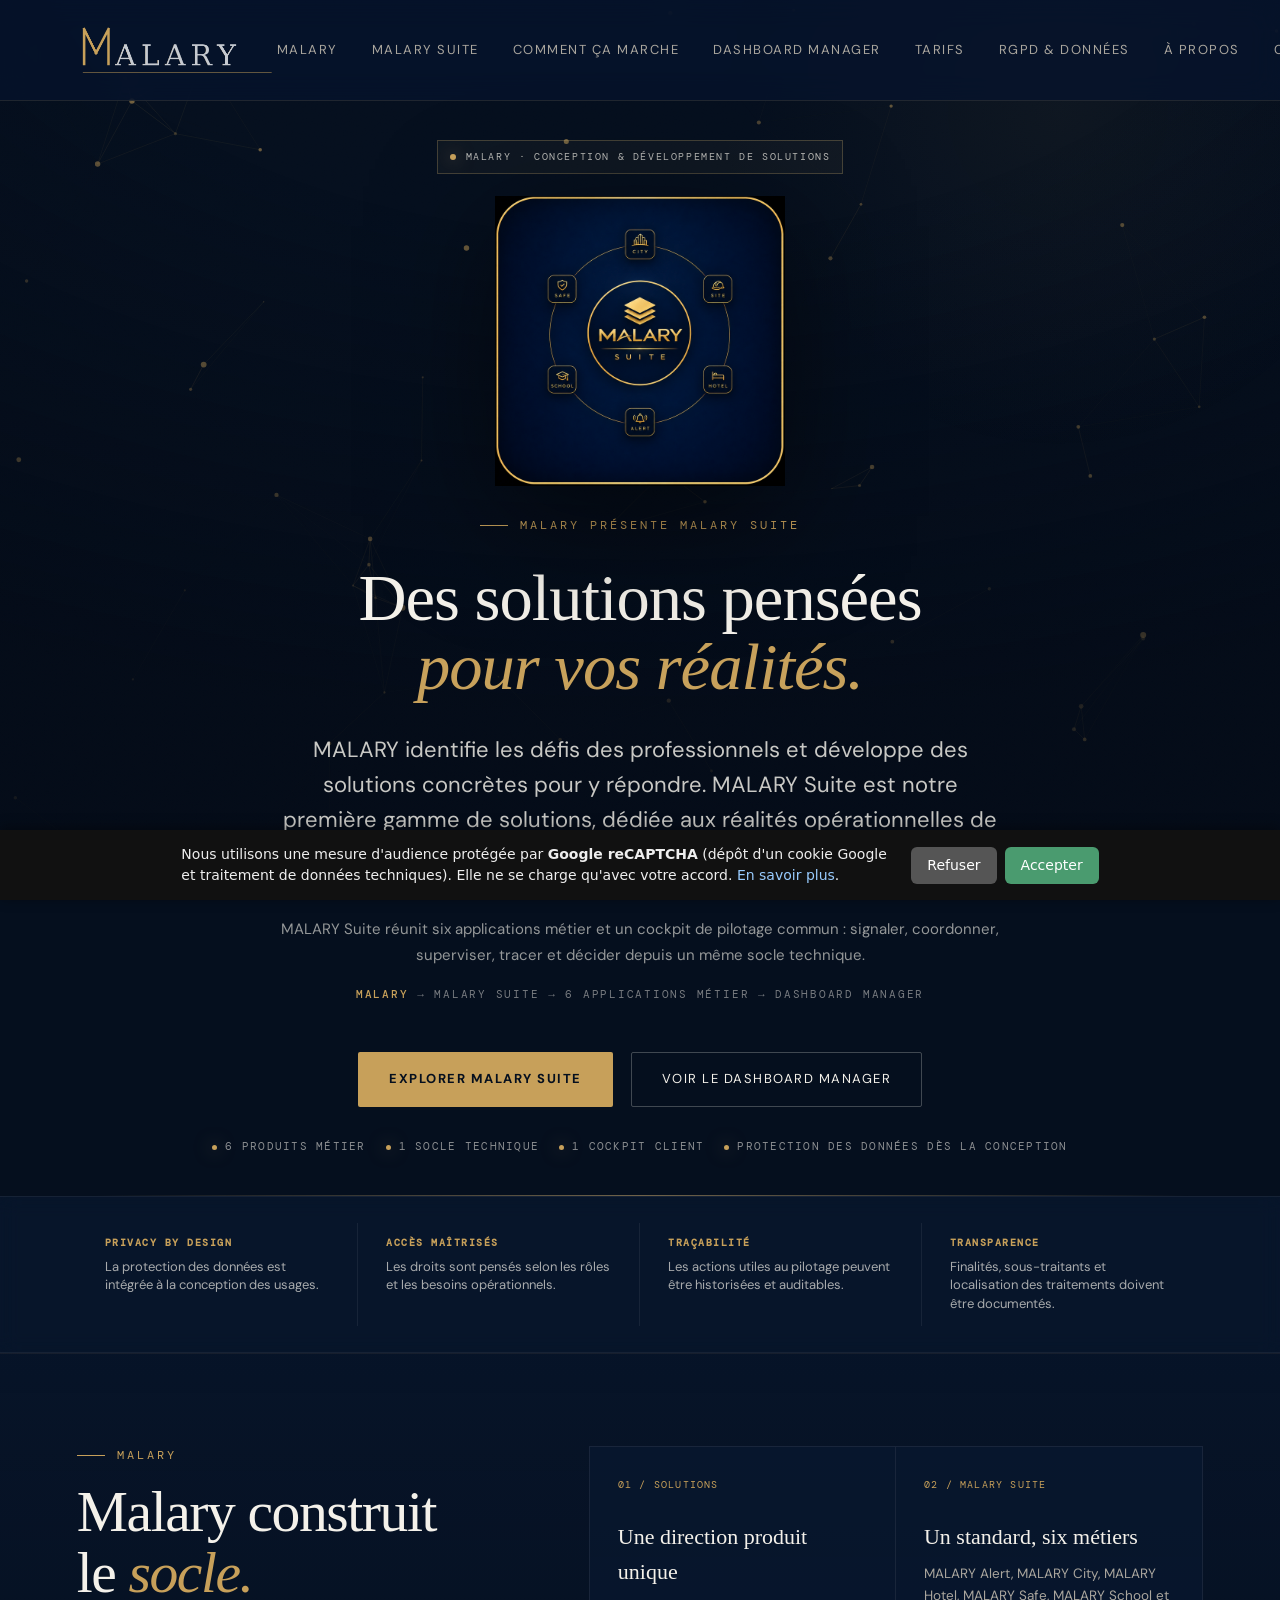
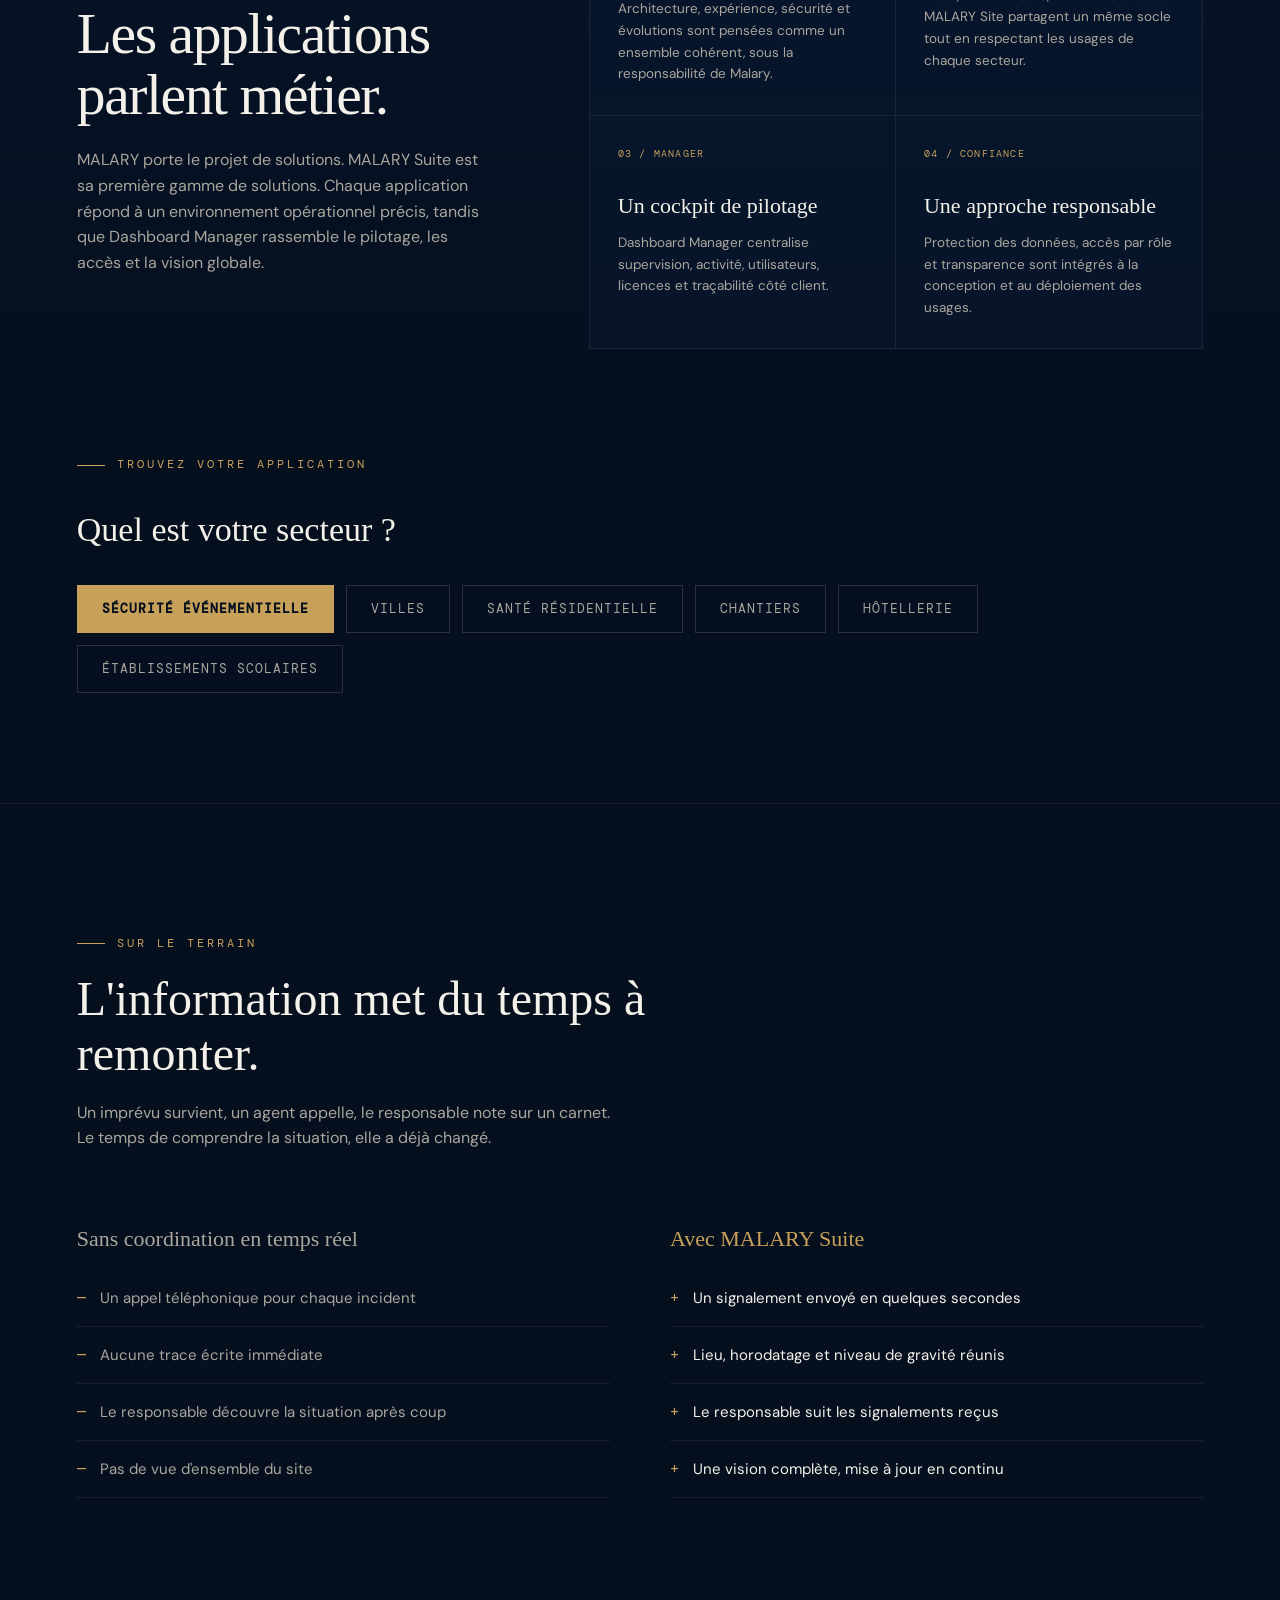
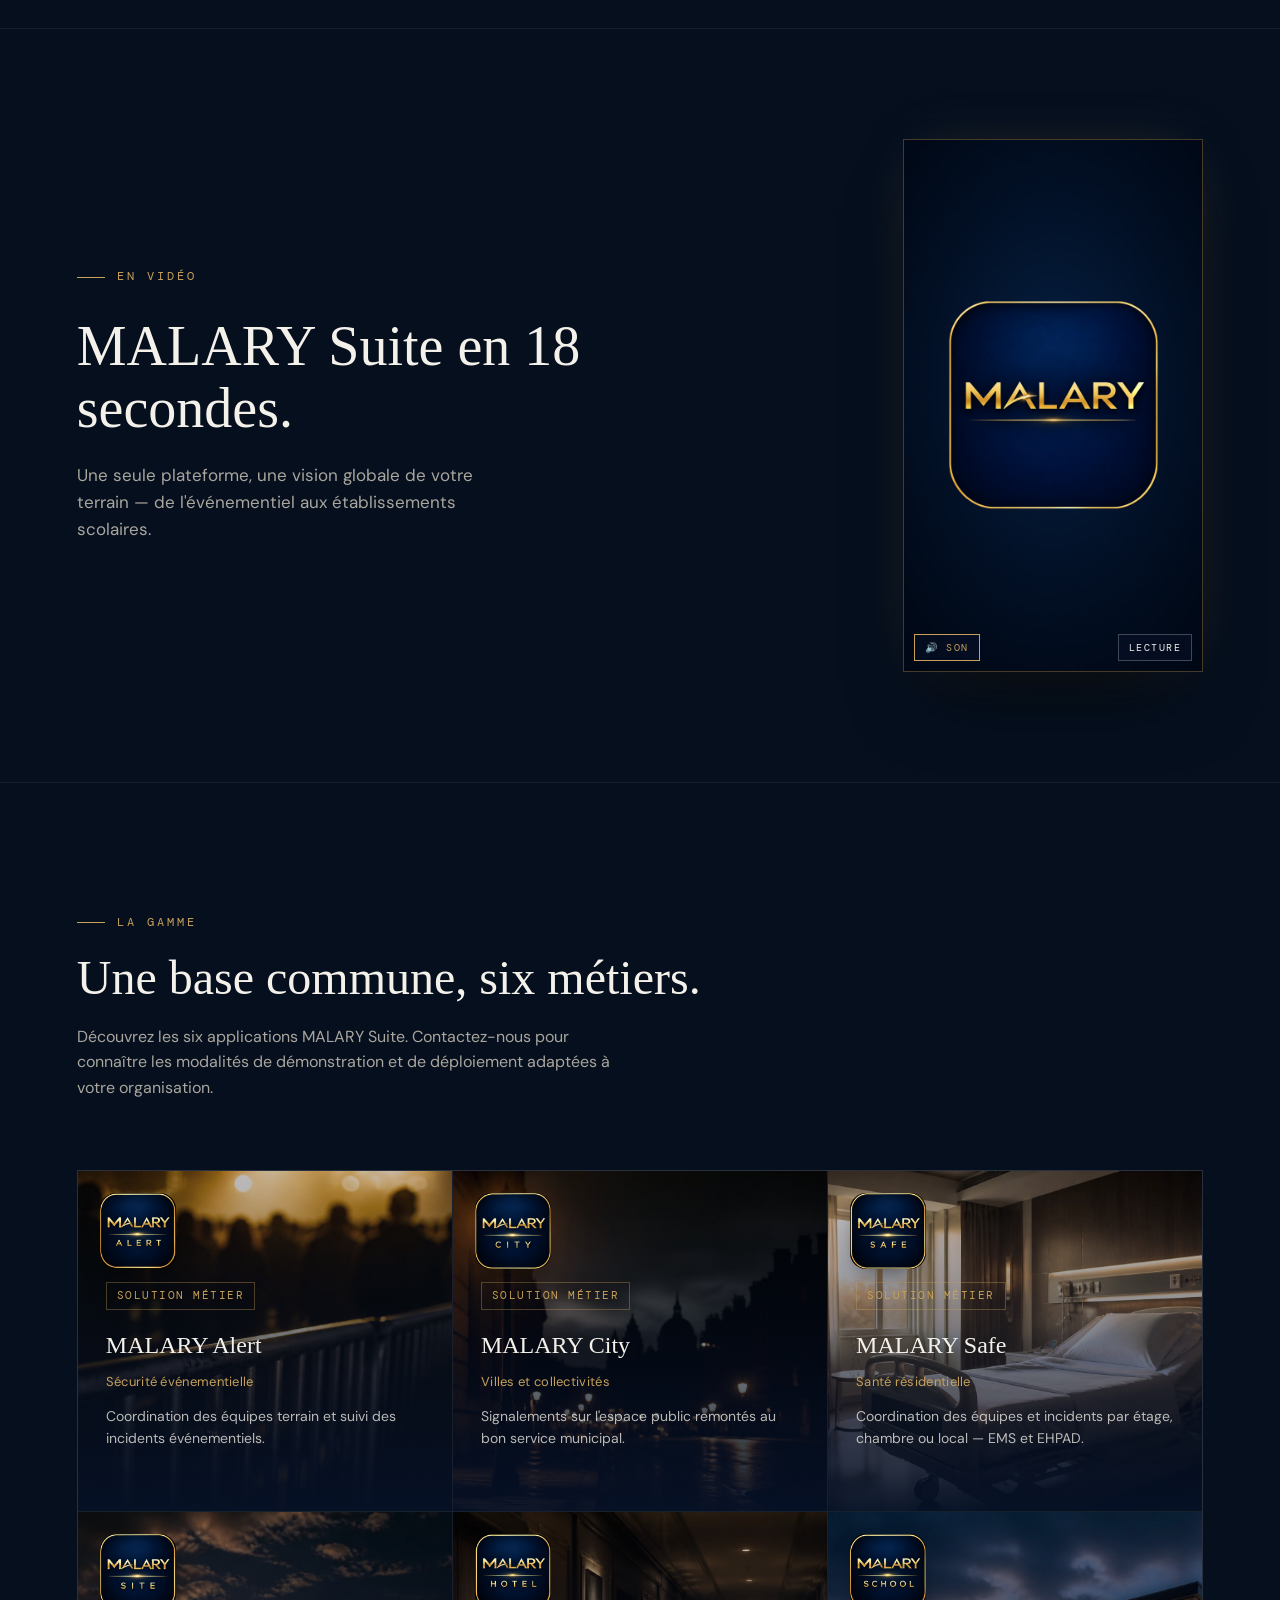
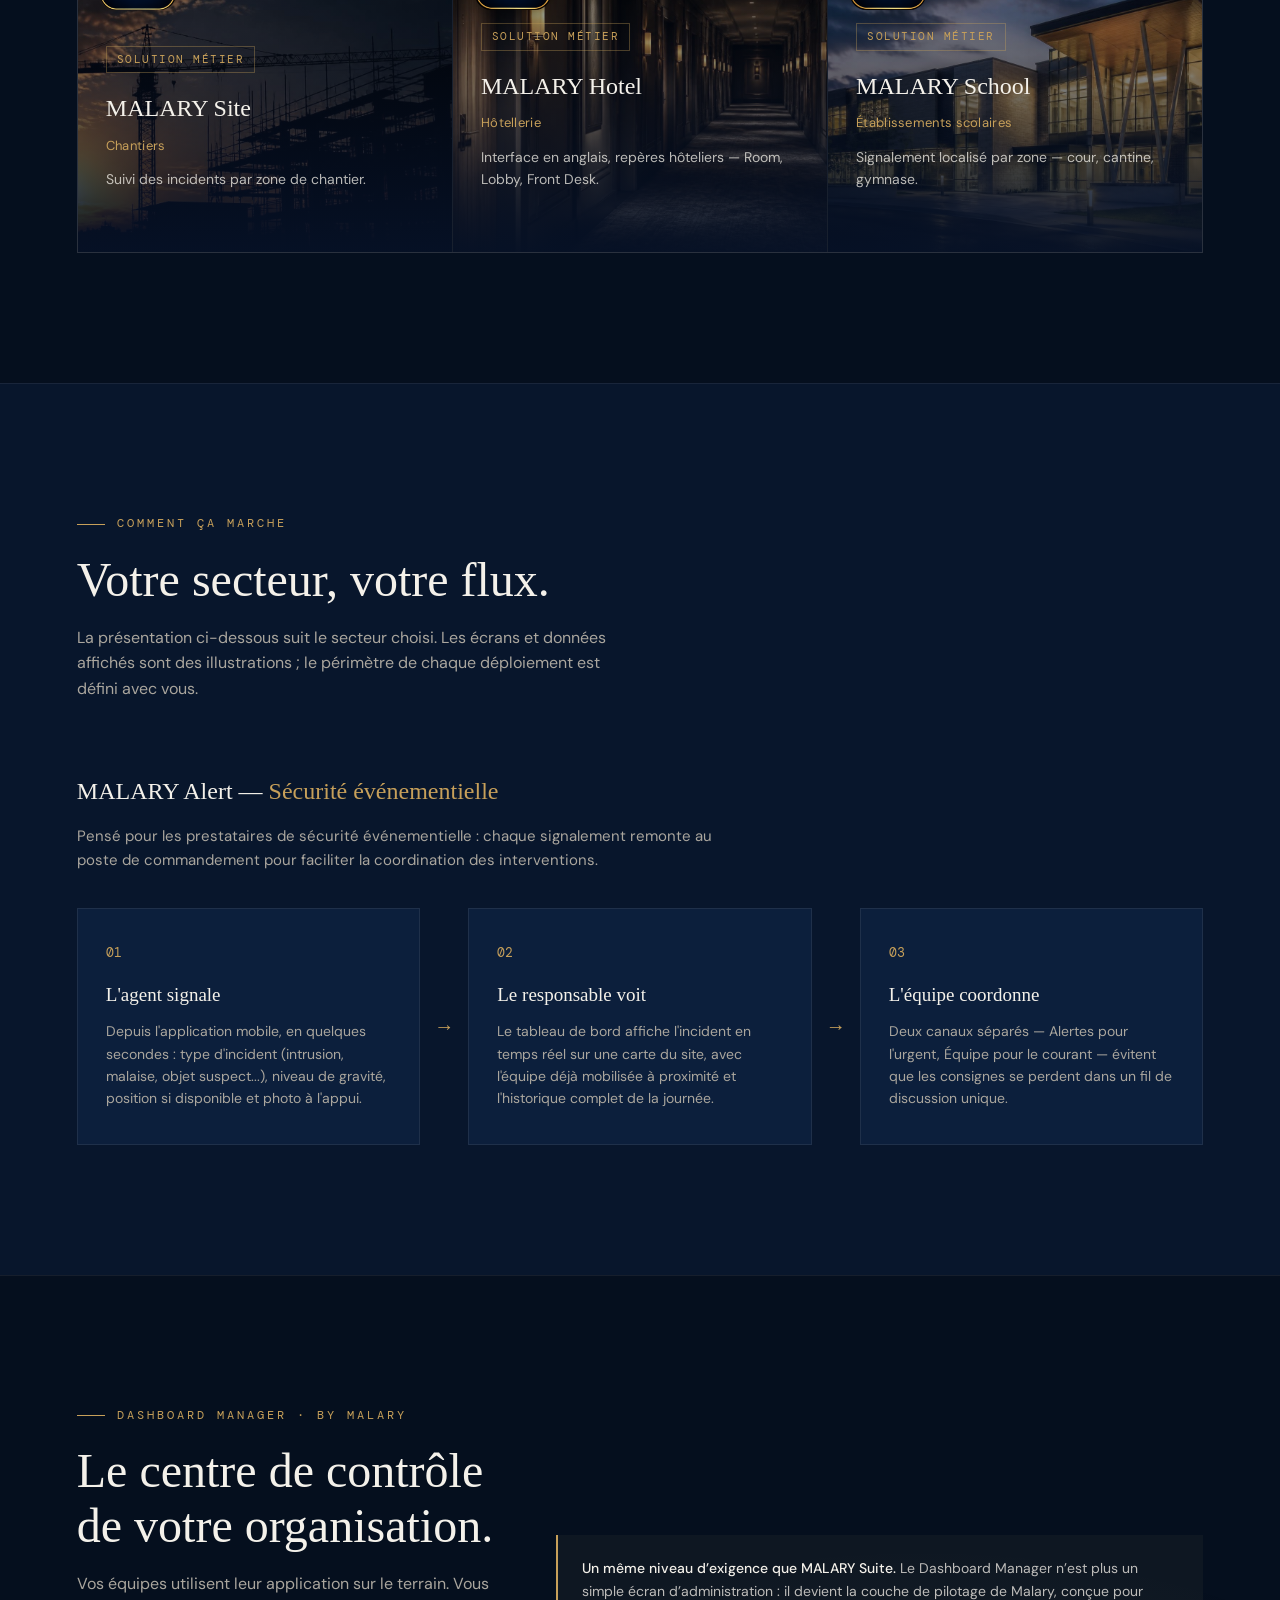
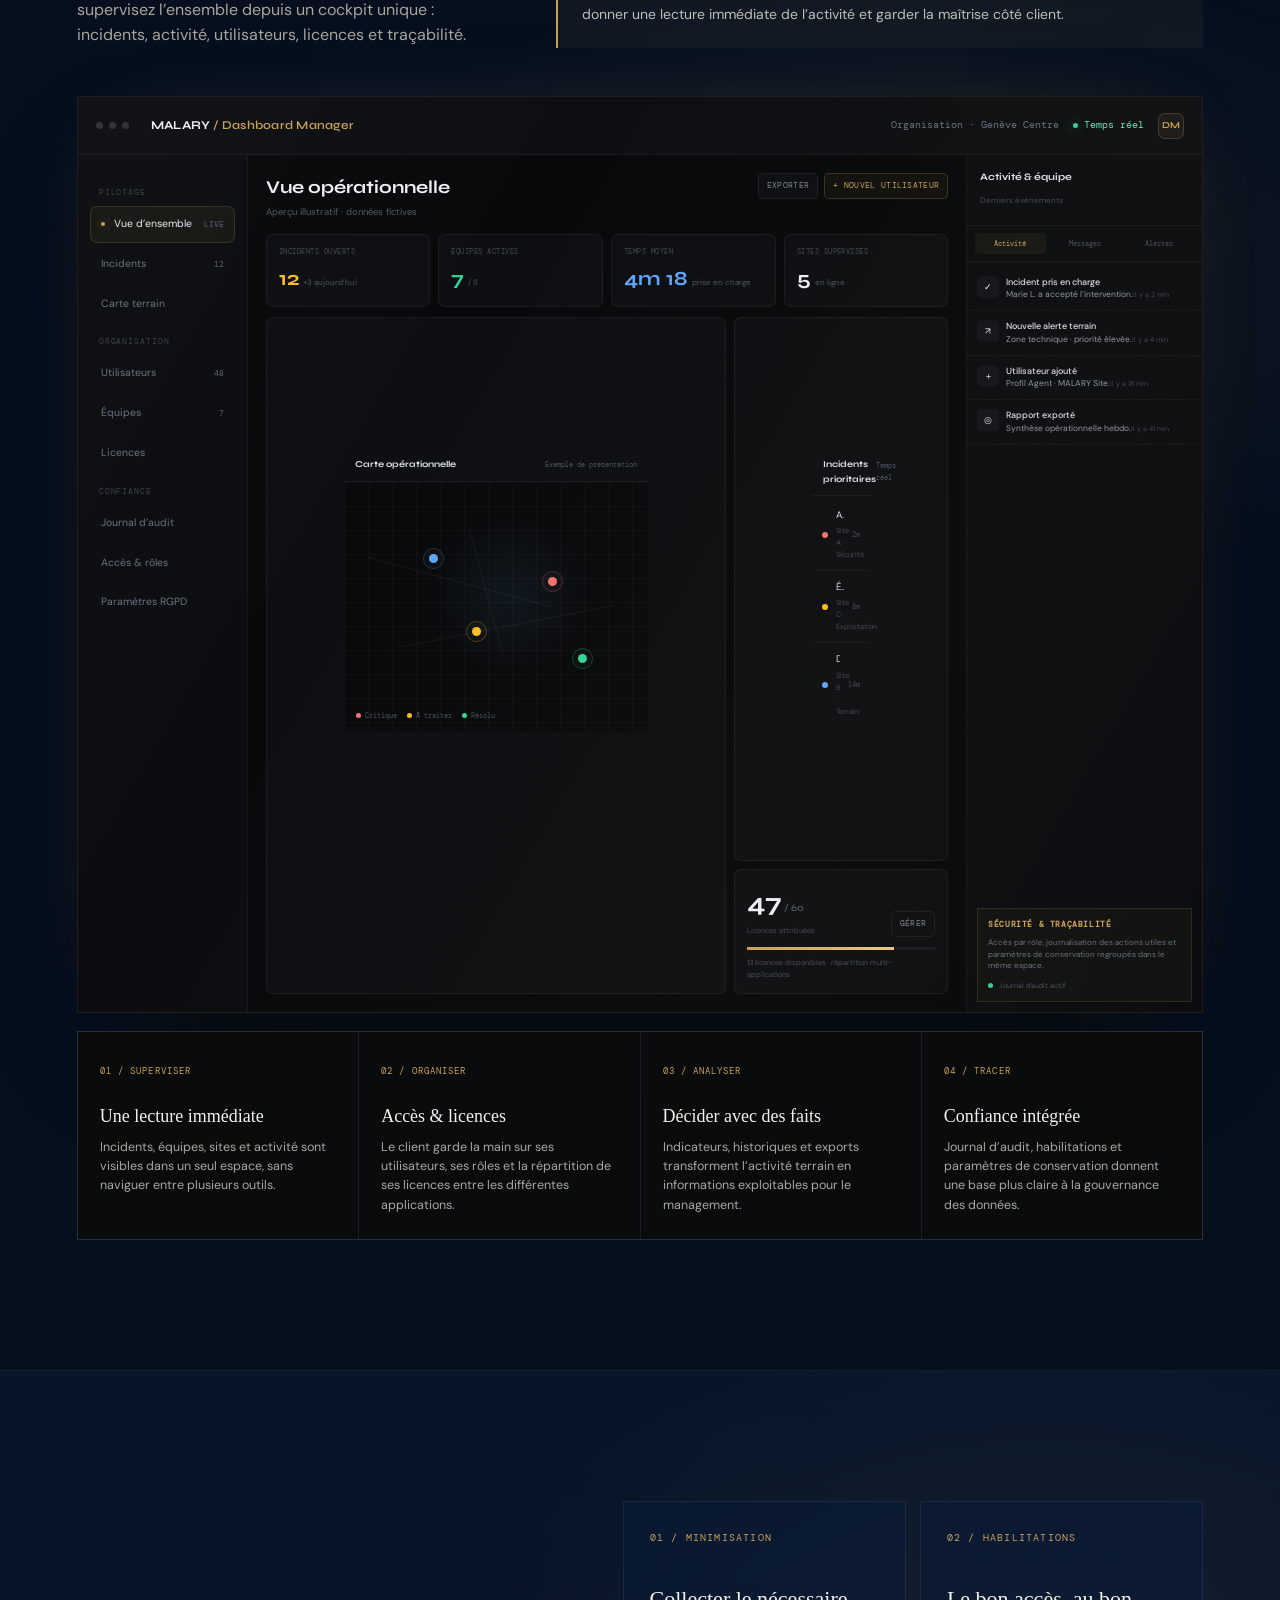
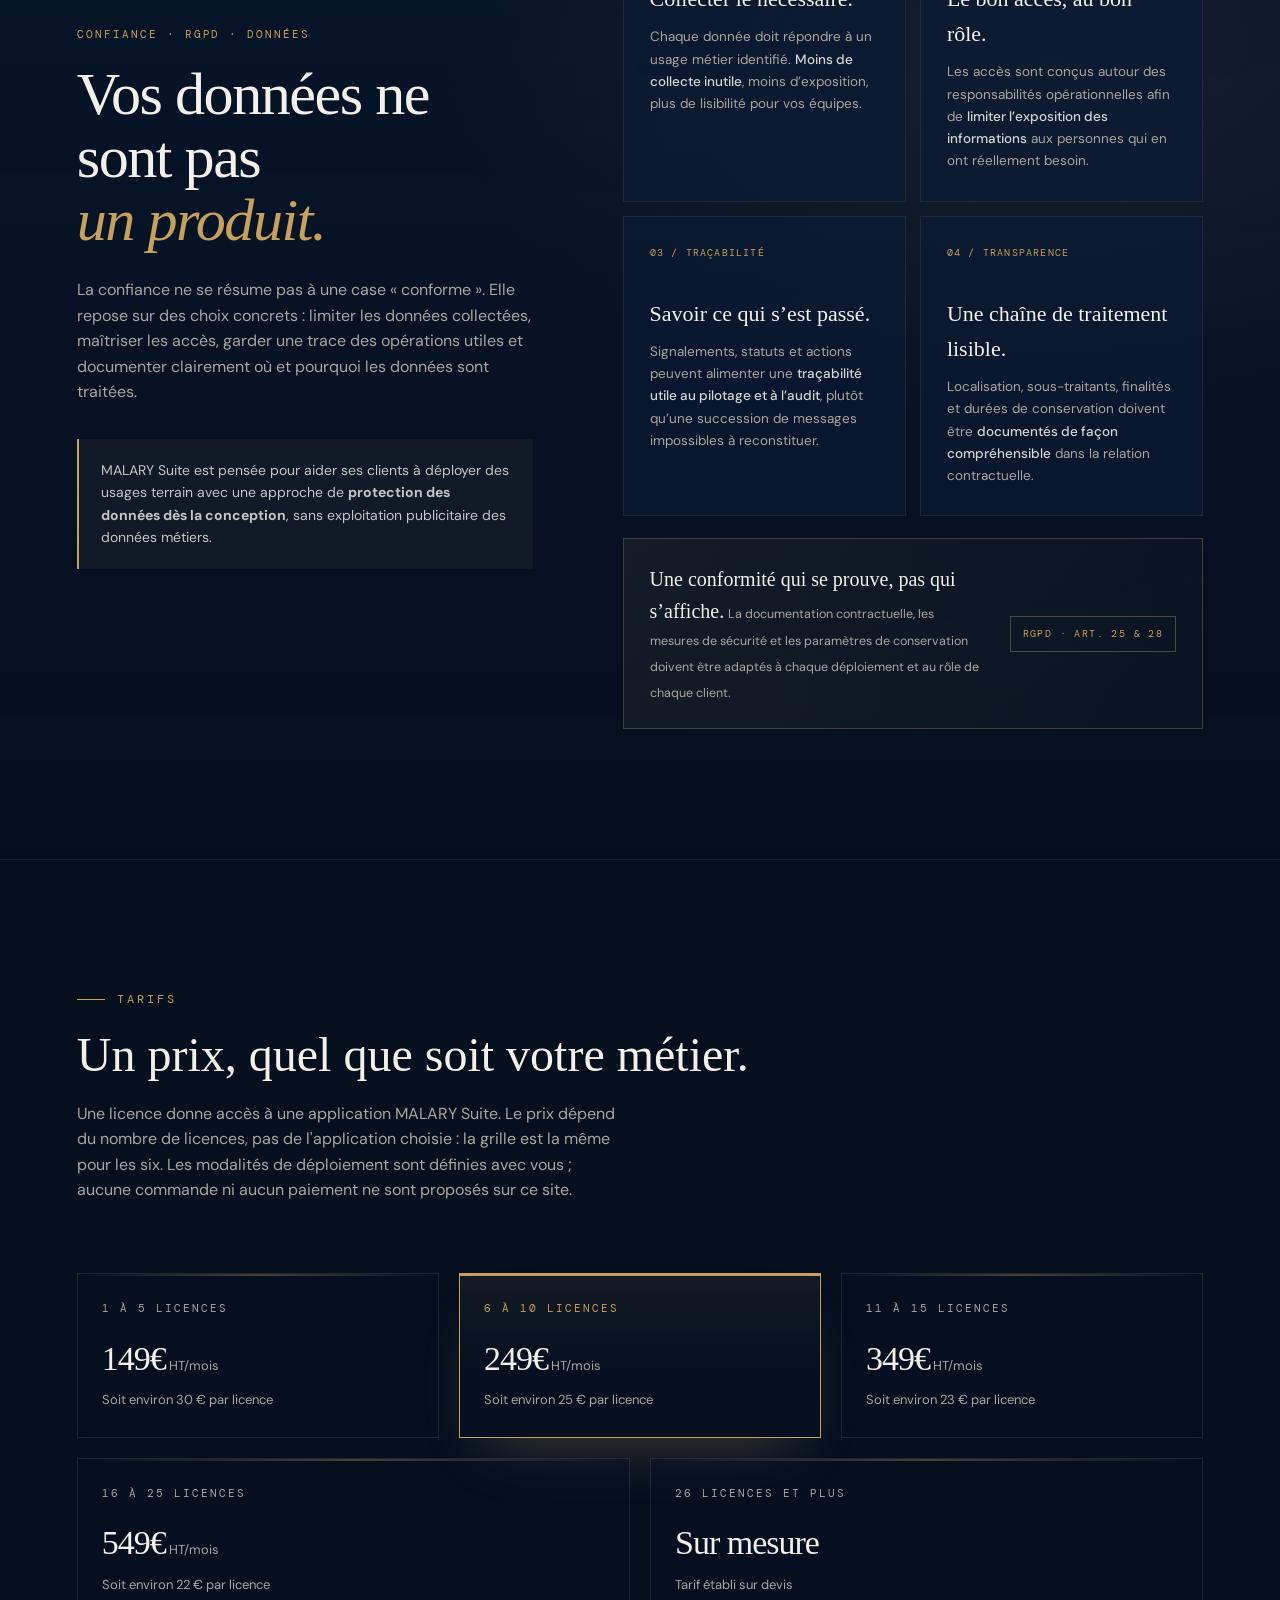
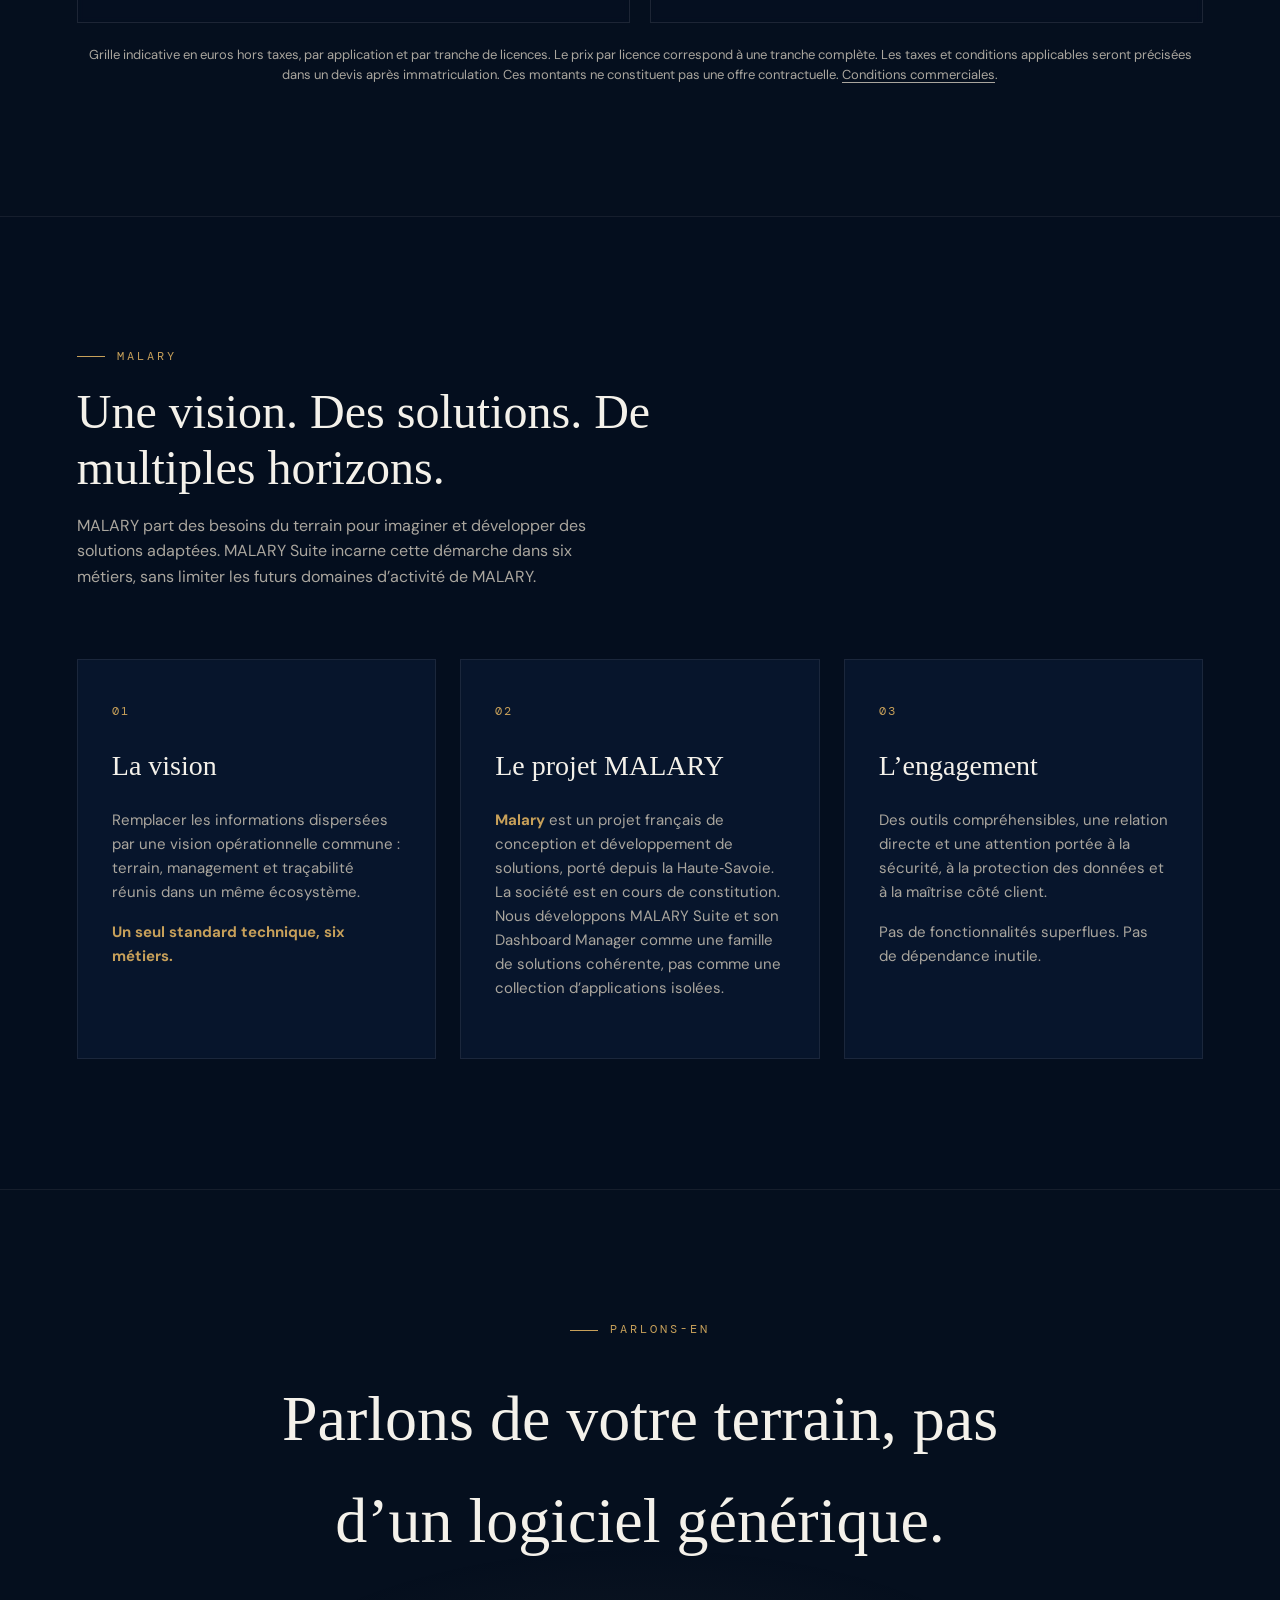
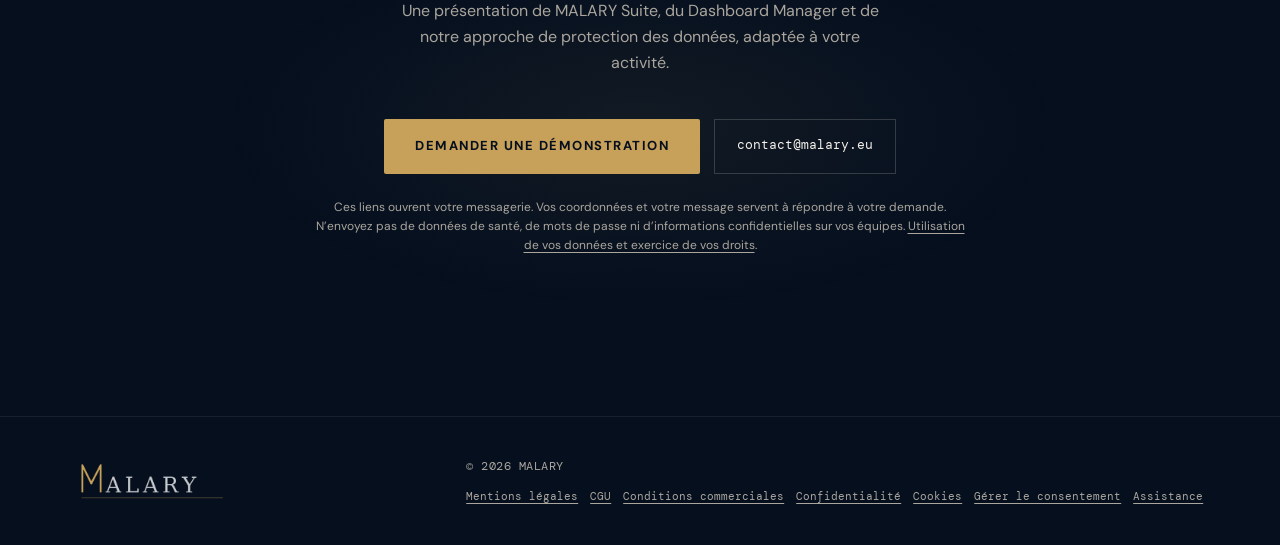
==== commit ad327300: "Teaser : ajoute la piste audio et un bouton « Son » La vidéo démarre toujours en muet (lecture autom" ====
--- a/index.html
+++ b/index.html
@@ -174,6 +174,8 @@
   .teaser-frame{position:relative;width:min(300px,72vw);aspect-ratio:9/16;border:1px solid rgba(201,169,110,0.35);background:#000;box-shadow:0 40px 80px -30px rgba(0,0,0,.7),0 0 60px -20px rgba(201,169,110,.25);overflow:hidden;justify-self:center;}
   .teaser-frame video{width:100%;height:100%;object-fit:cover;display:block;}
   .teaser-toggle{position:absolute;right:10px;bottom:10px;z-index:2;font-family:var(--mono);font-size:10px;letter-spacing:1.5px;text-transform:uppercase;color:var(--blanc);background:rgba(6,16,36,.72);border:1px solid rgba(244,241,234,.25);padding:6px 10px;cursor:pointer;backdrop-filter:blur(3px);transition:border-color .25s,color .25s;}
+  .teaser-sound{right:auto;left:10px;}
+  .teaser-sound[aria-pressed="false"]{border-color:var(--or);color:var(--or);}
   .teaser-toggle:hover,.teaser-toggle:focus-visible{border-color:var(--or);color:var(--or);outline:none;}
   @media (max-width:820px){.teaser-wrap{grid-template-columns:1fr;text-align:center;}.teaser-text p{margin:0 auto;}}
   .dm-mock{border:1px solid rgba(244,241,234,0.1);background:#0d0f12;box-shadow:0 40px 80px -30px rgba(0,0,0,0.6);overflow:hidden;font-family:'DM Sans',sans-serif;}
@@ -484,7 +486,8 @@
         <p>Une seule plateforme, une vision globale de votre terrain — de l'événementiel aux établissements scolaires.</p>
       </div>
       <div class="teaser-frame">
-        <video id="teaserVideo" muted loop playsinline preload="metadata" poster="assets/teaser-poster.jpg" aria-label="Teaser de MALARY Suite (vidéo sans son)"></video>
+        <video id="teaserVideo" muted loop playsinline preload="metadata" poster="assets/teaser-poster.jpg" aria-label="Teaser de MALARY Suite"></video>
+        <button type="button" class="teaser-toggle teaser-sound" id="teaserSound" aria-pressed="false" aria-label="Activer le son">🔊 Son</button>
         <button type="button" class="teaser-toggle" id="teaserToggle" aria-label="Mettre la vidéo en pause">Pause</button>
       </div>
     </div>
@@ -810,9 +813,19 @@
     let userPaused=false;
     const reduce=window.matchMedia('(prefers-reduced-motion: reduce)').matches;
     function setLabel(){const playing=!v.paused;btn.textContent=playing?'Pause':'Lecture';btn.setAttribute('aria-label',playing?'Mettre la vidéo en pause':'Lancer la vidéo');}
-    function load(){ v.src='assets/teaser.mp4?v=20261123'; }
+    function load(){ v.src='assets/teaser.mp4?v=20261123b'; }
     load();
     v.muted=true;
+    const snd=document.getElementById('teaserSound');
+    if(snd){
+      const setSnd=()=>{const on=!v.muted;snd.textContent=on?'🔇 Couper':'🔊 Son';snd.setAttribute('aria-pressed',on?'true':'false');snd.setAttribute('aria-label',on?'Couper le son':'Activer le son');};
+      snd.addEventListener('click',()=>{
+        if(v.muted){v.muted=false;v.currentTime=0;userPaused=false;v.play().catch(()=>{});}
+        else{v.muted=true;}
+        setSnd();
+      });
+      setSnd();
+    }
     btn.addEventListener('click',()=>{if(v.paused){userPaused=false;v.play().catch(()=>{});}else{userPaused=true;v.pause();}});
     v.addEventListener('play',setLabel);v.addEventListener('pause',setLabel);
     if(reduce){userPaused=true;setLabel();}
